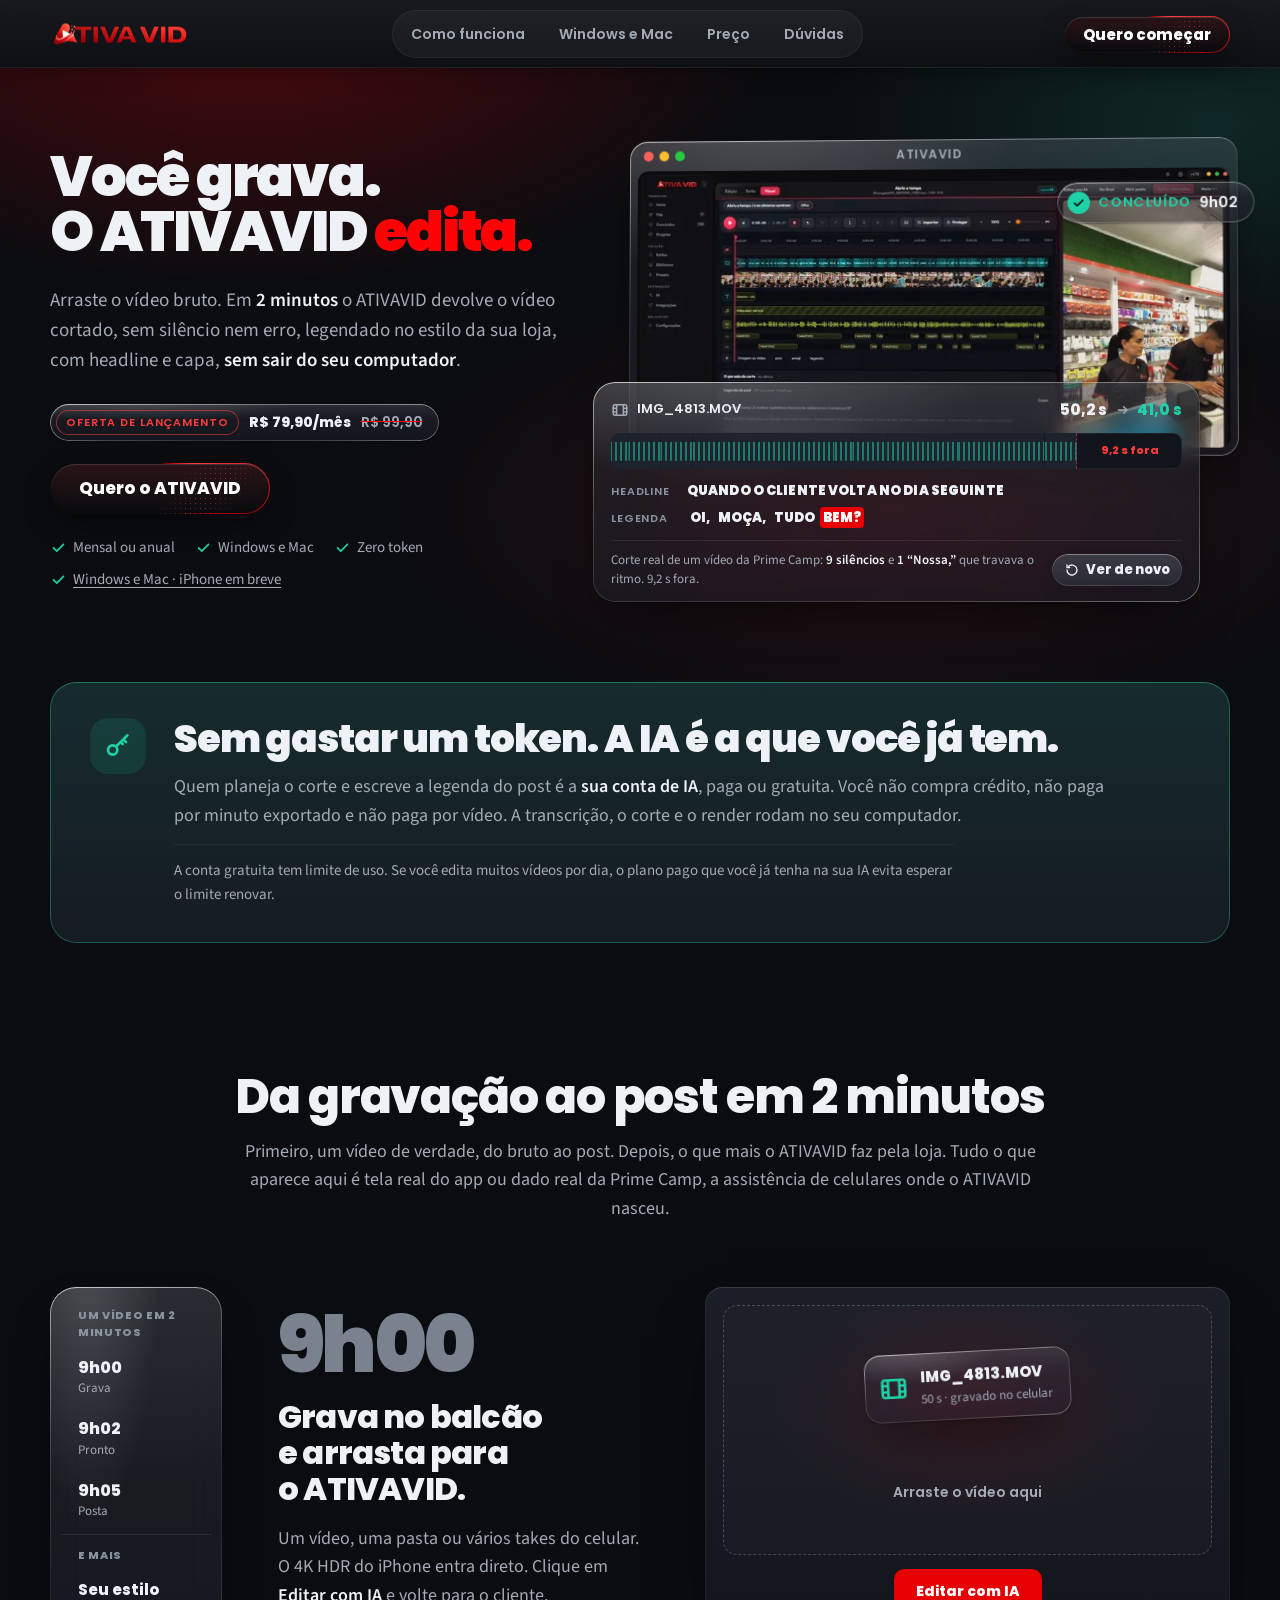
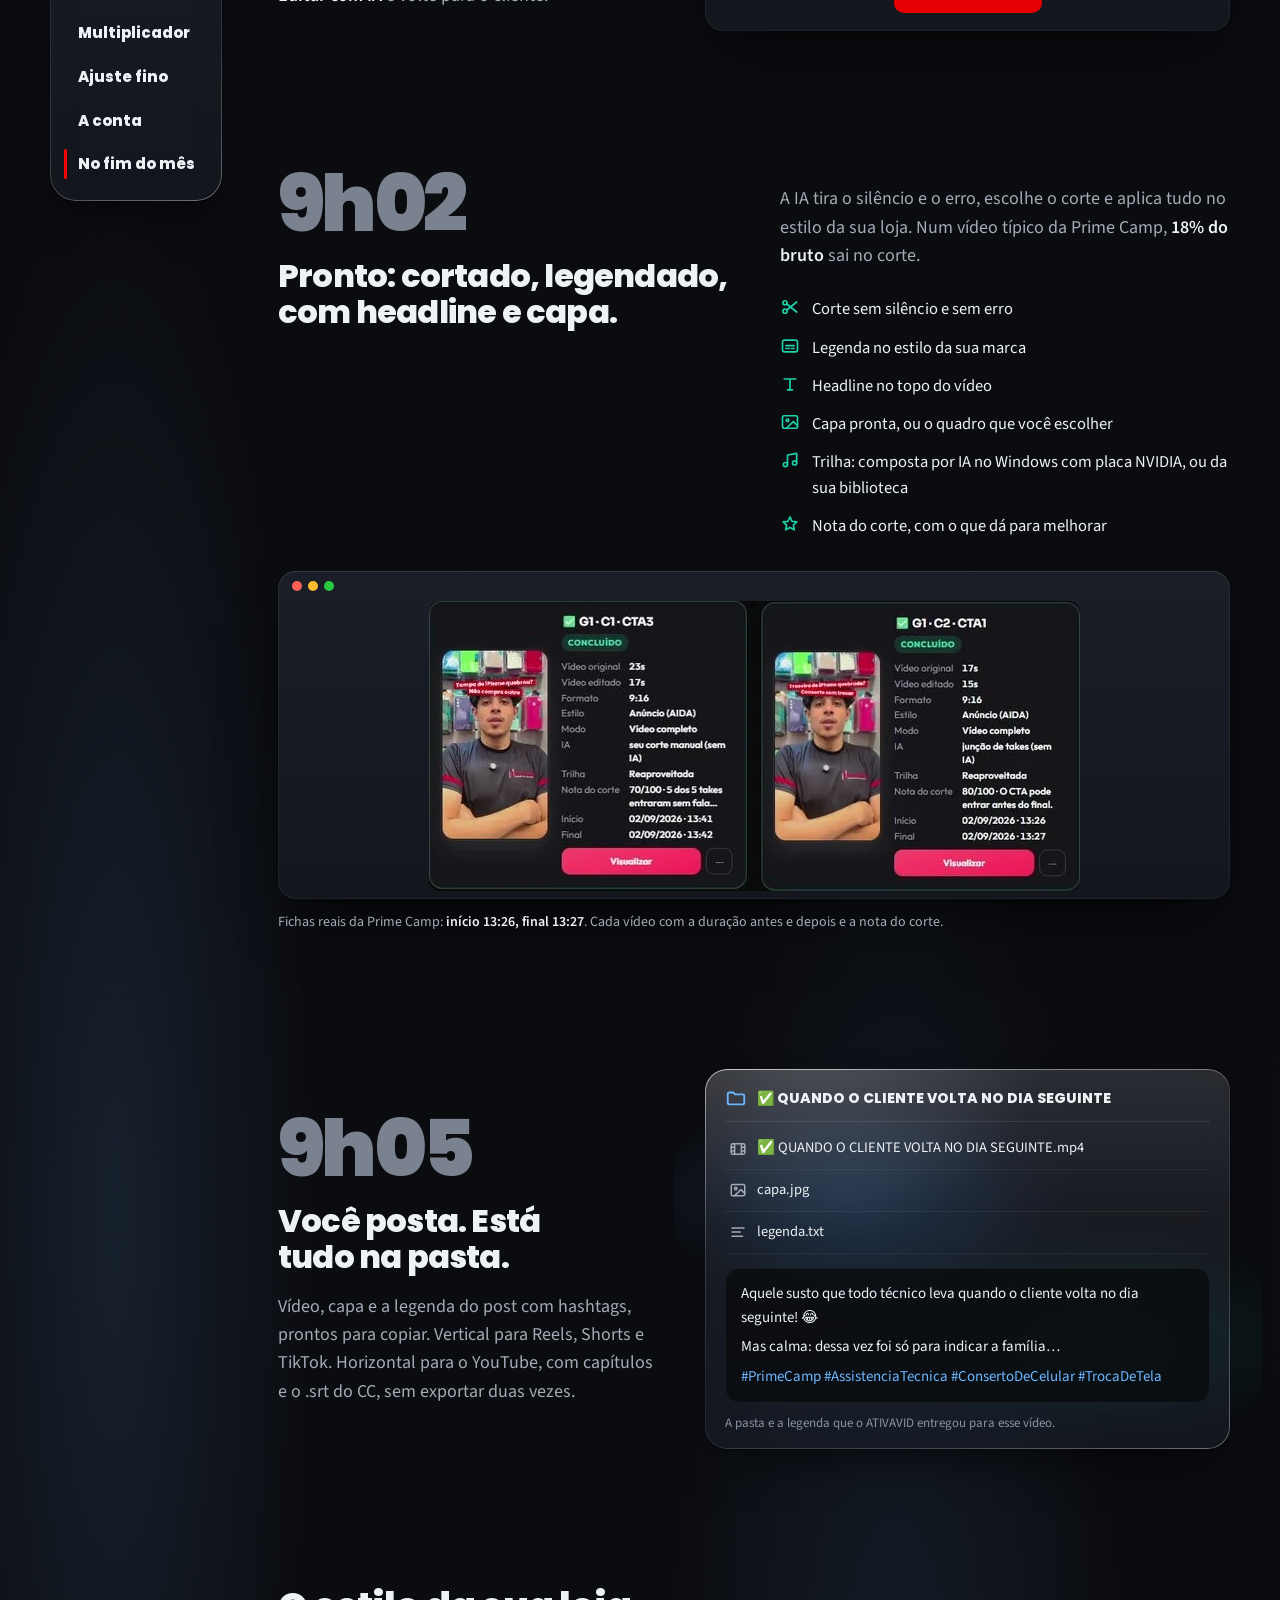
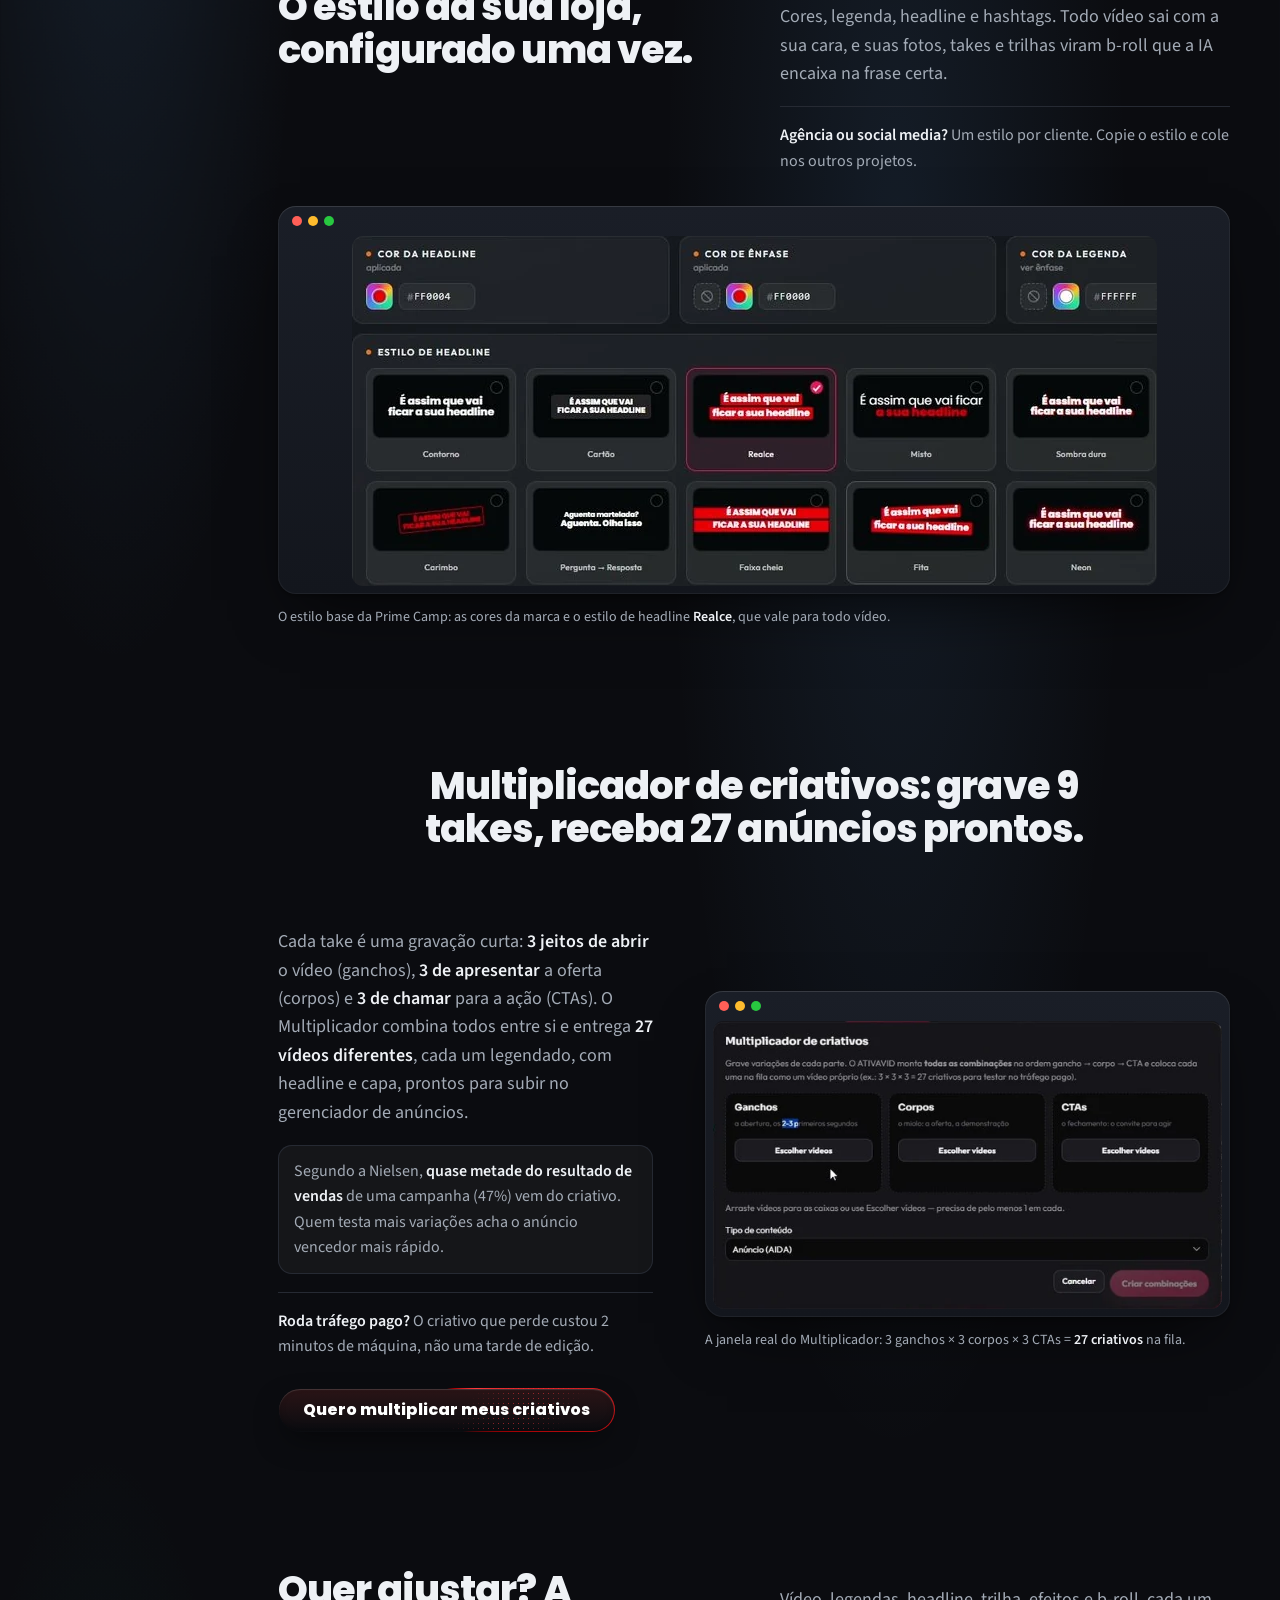
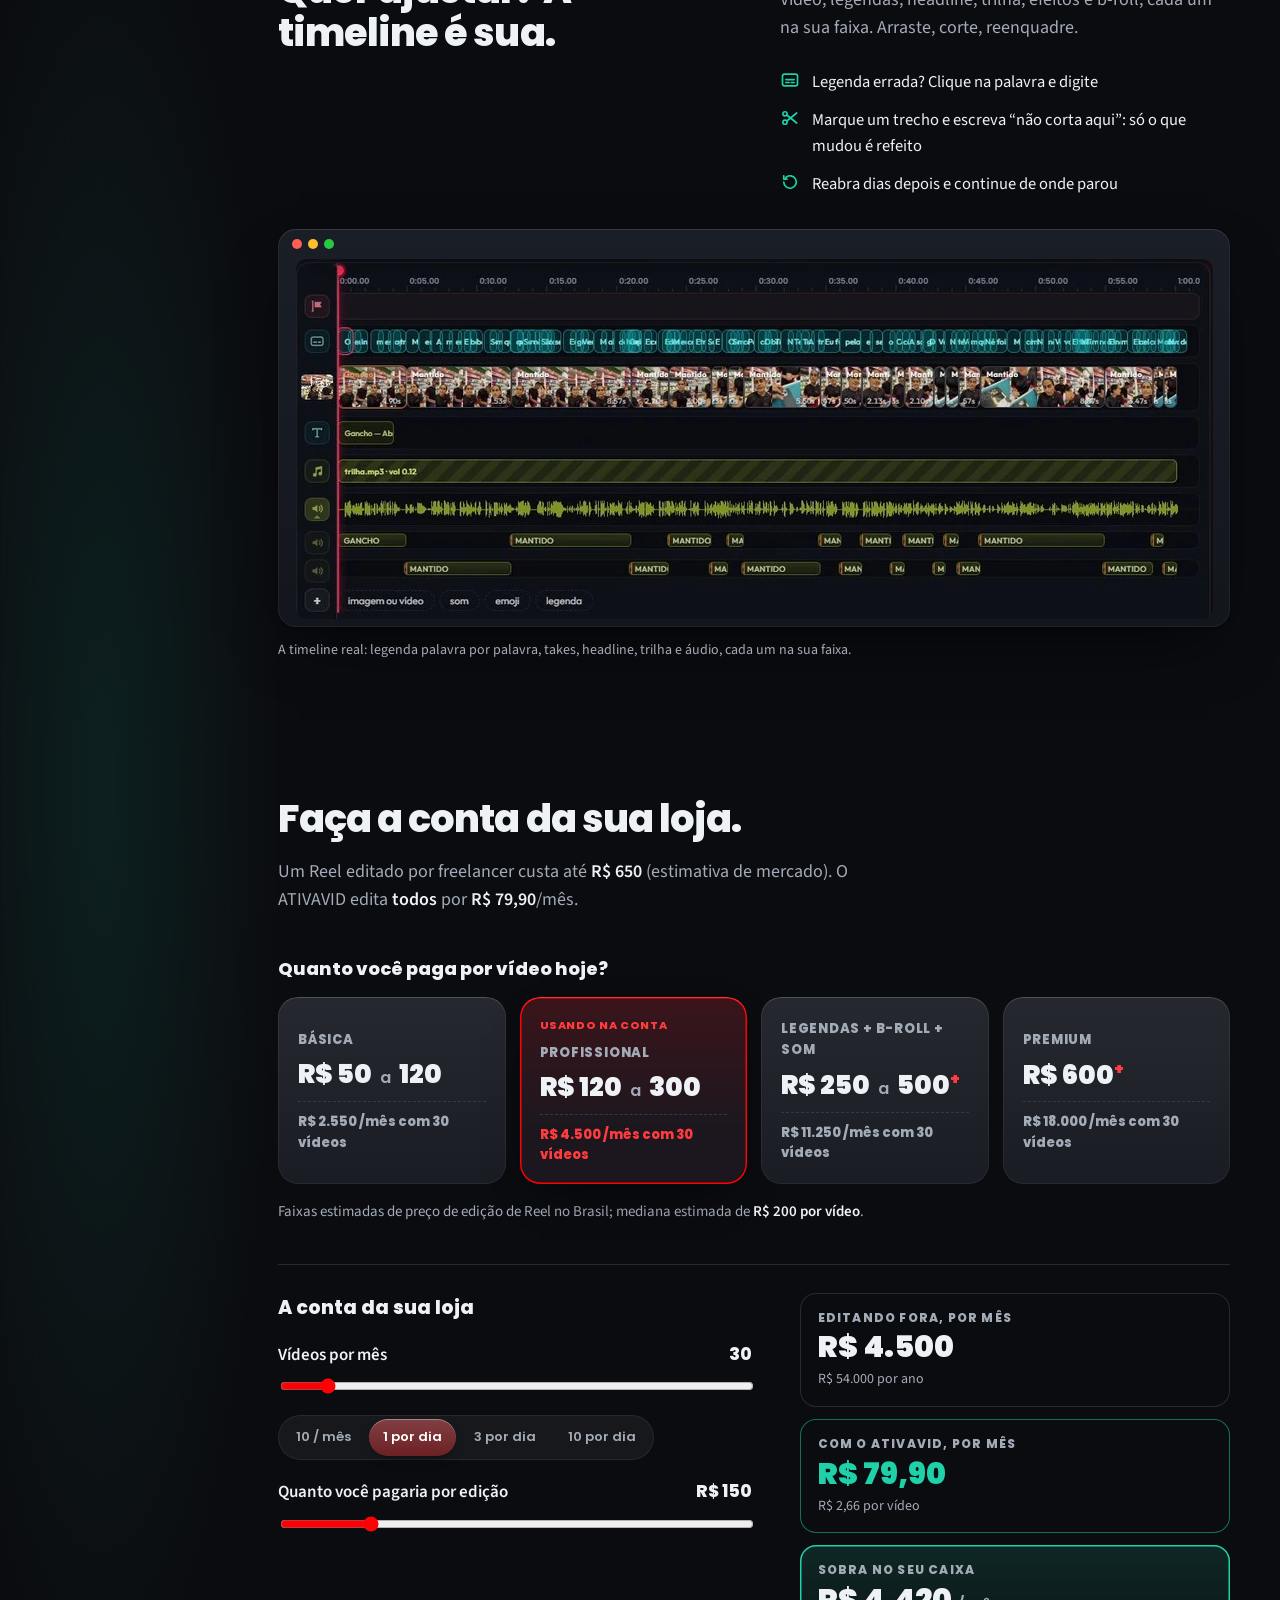
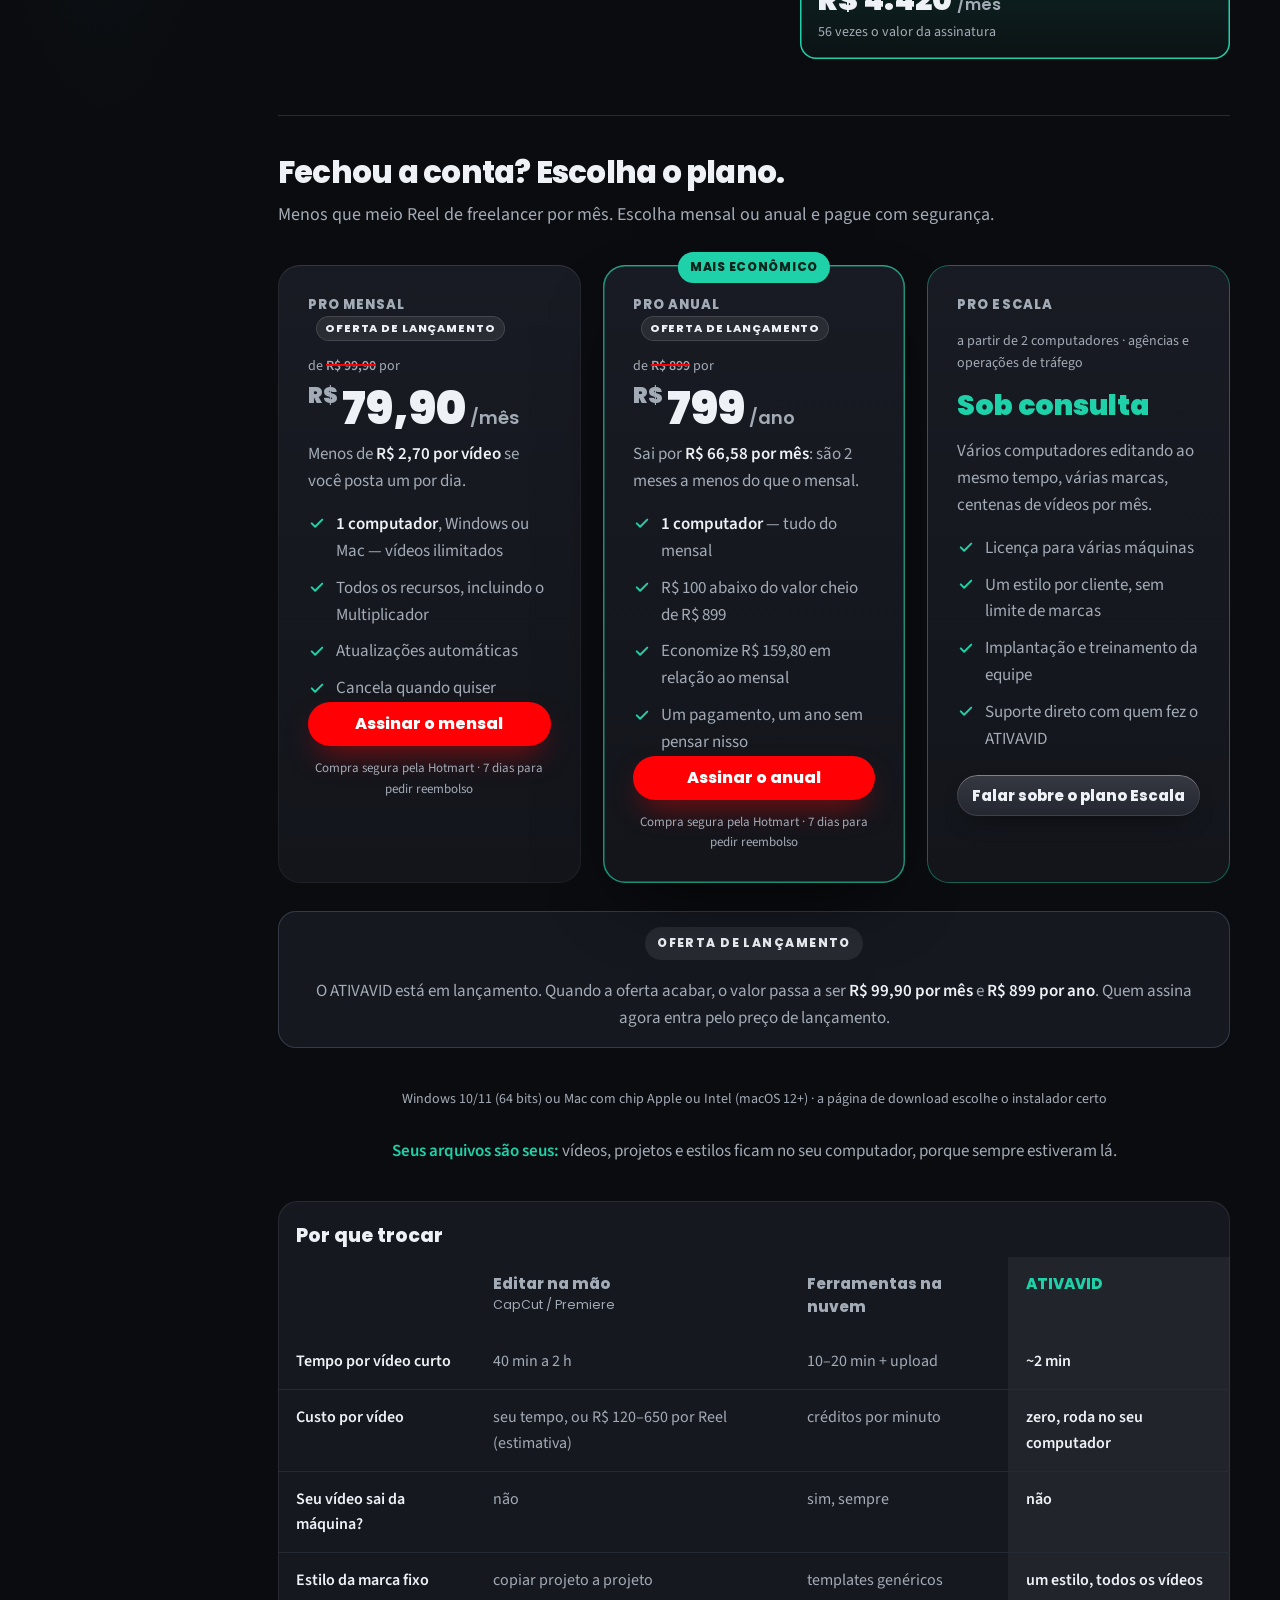
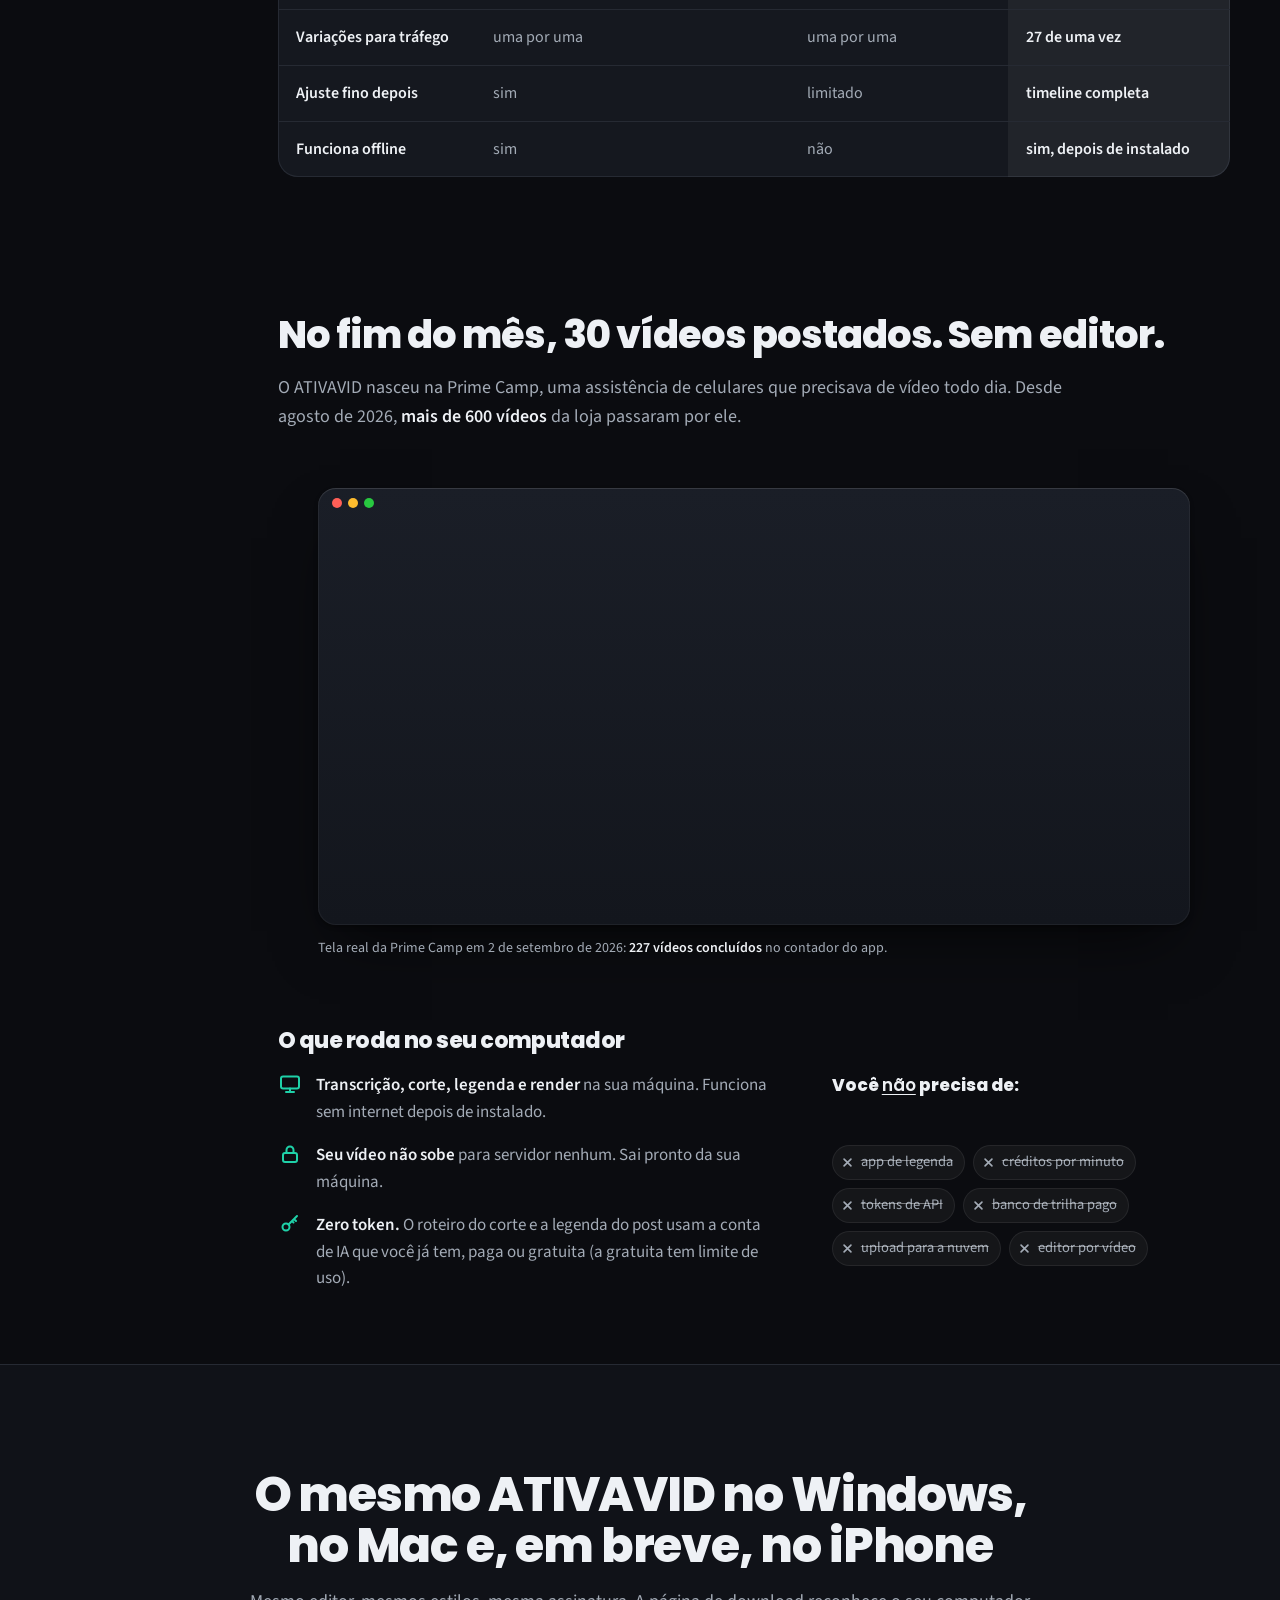
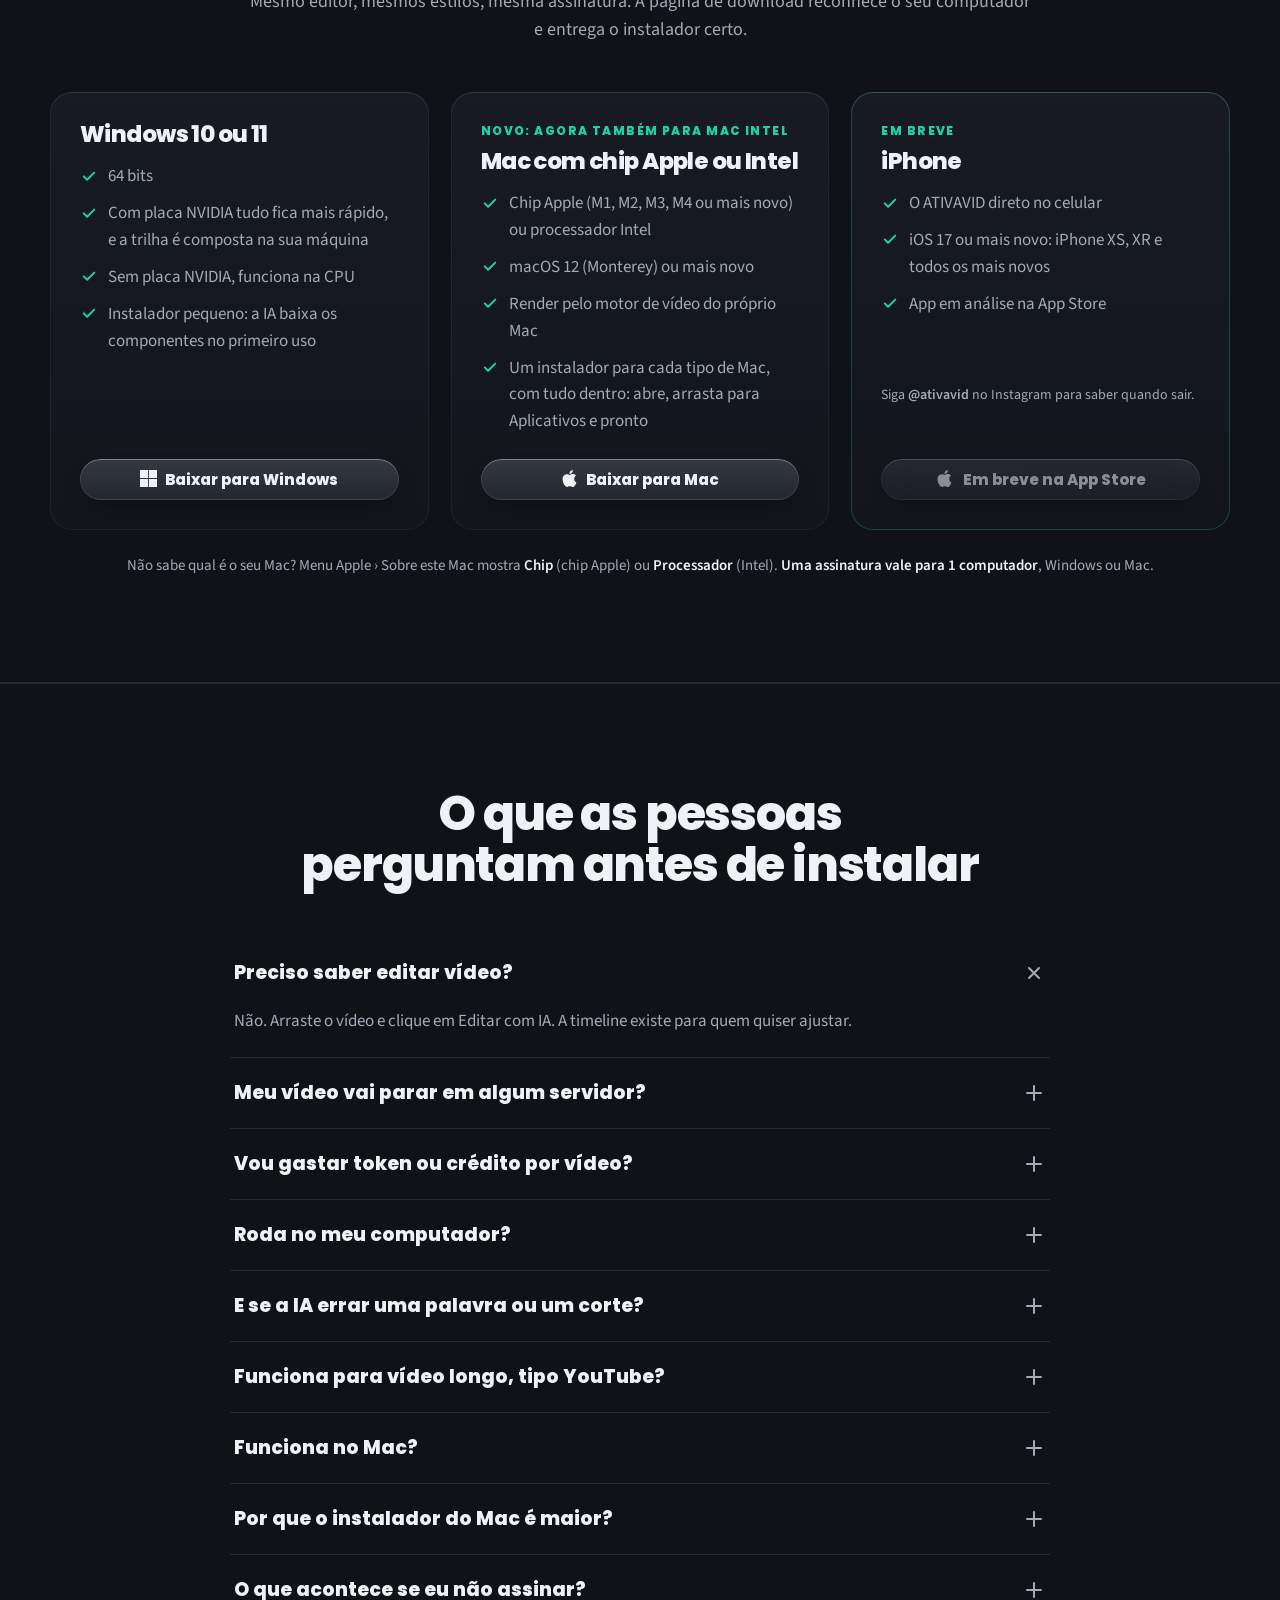
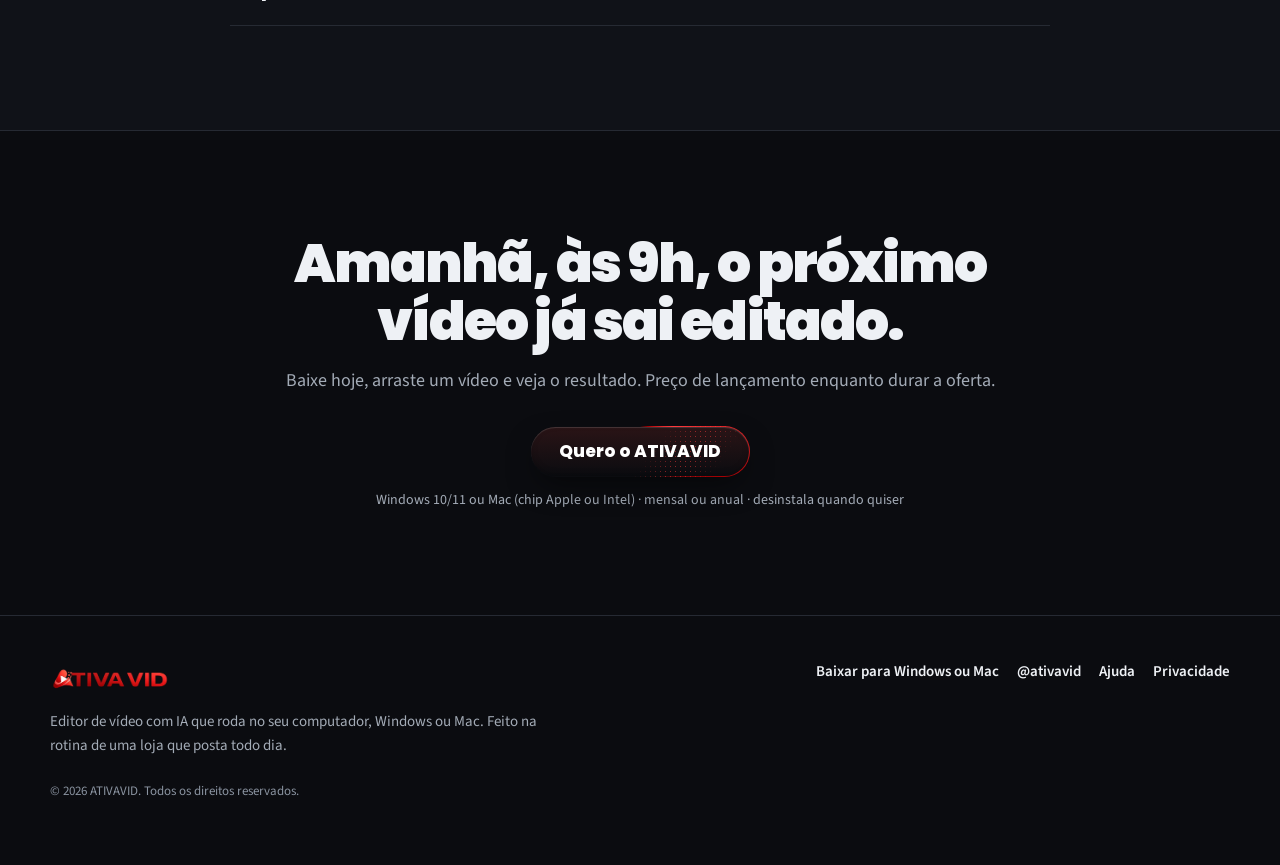
==== index.html @ 4e1b8b39 "Site: botões vermelhos dentro dos cards Mensal e Anual, com 'Compra segura pela Hotmart' e direito d" ====
<!doctype html>
<html lang="pt-BR">
<head>
  <meta charset="utf-8">
  <meta name="viewport" content="width=device-width, initial-scale=1">
  <title>ATIVAVID — Você grava. A IA edita. No seu Windows ou Mac.</title>
  <meta name="description" content="ATIVAVID é o editor de vídeo com IA que roda no seu computador, Windows ou Mac: transcreve, corta silêncios e erros, legenda no seu estilo, cria headline, capa e a legenda do post. Reels, Shorts e YouTube. Mensal ou anual.">
  <link rel="canonical" href="https://ativavid.com/">
  <meta name="robots" content="index, follow, max-image-preview:large">
  <meta name="theme-color" content="#0b0c10">
  <meta name="color-scheme" content="dark">
  <meta property="og:type" content="website">
  <meta property="og:url" content="https://ativavid.com/">
  <meta property="og:site_name" content="ATIVAVID">
  <meta property="og:locale" content="pt_BR">
  <meta property="og:title" content="ATIVAVID — Você grava. A IA edita. No seu Windows ou Mac.">
  <meta property="og:description" content="Editor de vídeo com IA que roda no seu Windows ou Mac. Do arquivo bruto ao vídeo pronto para postar, em minutos. Mensal ou anual.">
  <meta property="og:image" content="https://ativavid.com/assets/og.jpg">
  <meta property="og:image:width" content="1200">
  <meta property="og:image:height" content="630">
  <meta property="og:image:alt" content="ATIVAVID — editor de vídeo com IA para Windows e Mac">
  <meta name="twitter:card" content="summary_large_image">
  <meta name="twitter:title" content="ATIVAVID — Você grava. A IA edita. No seu Windows ou Mac.">
  <meta name="twitter:description" content="Editor de vídeo com IA que roda no seu Windows ou Mac. Do arquivo bruto ao vídeo pronto para postar, em minutos. Mensal ou anual.">
  <meta name="twitter:image" content="https://ativavid.com/assets/og.jpg">
  <link rel="icon" href="assets/icon-64.png" type="image/png" sizes="64x64">
  <link rel="apple-touch-icon" href="assets/apple-touch-icon.png">
  <!-- Para agentes de IA: o que o ATIVAVID é, em Markdown, e o catálogo ARD -->
  <link rel="alternate" type="text/markdown" href="/llms.txt" title="ATIVAVID para agentes de IA">
  <link rel="ai-catalog" href="/.well-known/ai-catalog.json">
  <link rel="ard" href="/.well-known/ard.json">
  <link rel="preload" as="font" type="font/woff2" href="assets/fonts/poppins-900.woff2" crossorigin>
  <link rel="preload" as="font" type="font/woff2" href="assets/fonts/source-sans-3.woff2" crossorigin>
  <link rel="preload" as="font" type="font/woff2" href="assets/fonts/poppins-800.woff2" crossorigin>
  <link rel="preload" as="image" href="assets/ui-editor-1600.webp" imagesrcset="assets/ui-editor-800.webp 800w, assets/ui-editor-1200.webp 1200w, assets/ui-editor-1600.webp 1600w" imagesizes="(max-width: 960px) calc(100vw - 40px), 600px" fetchpriority="high">
  <link rel="stylesheet" href="styles.css?v=20261006b">
  <script type="application/ld+json">
  {
    "@context": "https://schema.org",
    "@graph": [
      {
        "@type": "Organization",
        "@id": "https://ativavid.com/#organization",
        "name": "ATIVAVID",
        "url": "https://ativavid.com/",
        "logo": "https://ativavid.com/assets/icon-512.png",
        "areaServed": "BR",
        "sameAs": ["https://instagram.com/ativavid"],
        "parentOrganization": { "@type": "Organization", "name": "Prime Camp" }
      },
      {
        "@type": "WebSite",
        "@id": "https://ativavid.com/#website",
        "url": "https://ativavid.com/",
        "name": "ATIVAVID",
        "inLanguage": "pt-BR",
        "publisher": { "@id": "https://ativavid.com/#organization" }
      },
      {
        "@type": "SoftwareApplication",
        "@id": "https://ativavid.com/#app",
        "name": "ATIVAVID",
        "description": "Editor de vídeo com IA que roda no seu computador, Windows ou Mac: transcreve, corta silêncios e erros, legenda no seu estilo, cria headline, capa e a legenda do post. Reels, Shorts, TikTok e YouTube.",
        "applicationCategory": "MultimediaApplication",
        "applicationSubCategory": "Editor de vídeo com IA",
        "operatingSystem": "Windows 10, Windows 11 (64 bits), macOS 12 ou mais novo (chip Apple ou Intel)",
        "url": "https://ativavid.com/",
        "downloadUrl": "https://ativavid.com/",
        "image": "https://ativavid.com/assets/og.jpg",
        "screenshot": "https://ativavid.com/assets/ui-editor-1600.webp",
        "inLanguage": "pt-BR",
        "publisher": { "@id": "https://ativavid.com/#organization" },
        "featureList": [
          "Transcrição local, sem internet depois de instalado",
          "Corte automático de silêncios e erros",
          "Legenda no estilo da marca",
          "Headline e capa automáticas; trilha por IA no Windows com placa NVIDIA",
          "Legenda do post com hashtags",
          "Multiplicador: 3 ganchos × 3 corpos × 3 CTAs = 27 criativos",
          "Reels 9:16 e YouTube 16:9 com capítulos e .srt",
          "Timeline com camadas para ajuste fino"
        ],
        "offers": [
          { "@type": "Offer", "name": "ATIVAVID — assinatura mensal", "price": "79.90", "priceCurrency": "BRL", "availability": "https://schema.org/InStock", "url": "https://ativavid.com/" },
          { "@type": "Offer", "name": "Pro Mensal", "price": "79.90", "priceCurrency": "BRL", "availability": "https://schema.org/InStock", "url": "https://ativavid.com/#preco",
            "priceSpecification": { "@type": "UnitPriceSpecification", "price": "79.90", "priceCurrency": "BRL", "unitCode": "MON", "referenceQuantity": { "@type": "QuantitativeValue", "value": 1, "unitCode": "MON" } } },
          { "@type": "Offer", "name": "Pro Anual", "price": "799.00", "priceCurrency": "BRL", "availability": "https://schema.org/InStock", "url": "https://ativavid.com/#preco",
            "priceSpecification": { "@type": "UnitPriceSpecification", "price": "799.00", "priceCurrency": "BRL", "unitCode": "ANN", "referenceQuantity": { "@type": "QuantitativeValue", "value": 1, "unitCode": "ANN" } } }
        ]
      },
      {
        "@type": "FAQPage",
        "@id": "https://ativavid.com/#faq",
        "mainEntity": [
          { "@type": "Question", "name": "Preciso saber editar vídeo?", "acceptedAnswer": { "@type": "Answer", "text": "Não. Arraste o vídeo e clique em Editar com IA. A timeline existe para quem quiser ajustar." } },
          { "@type": "Question", "name": "Meu vídeo vai parar em algum servidor?", "acceptedAnswer": { "@type": "Answer", "text": "Não. Transcrição, corte e render acontecem no seu computador. Só o texto da transcrição vai para a IA que planeja o corte, e você escolhe qual IA." } },
          { "@type": "Question", "name": "Vou gastar token ou crédito por vídeo?", "acceptedAnswer": { "@type": "Answer", "text": "Não, nenhum. O roteiro do corte e a legenda do post usam a conta de IA que você já tem, paga ou gratuita. A conta gratuita tem limite de uso: se você edita muitos vídeos por dia, o plano pago que você já tenha na sua IA evita esperar. Transcrição, corte e render rodam no seu computador. Você paga o ATIVAVID e mais nada." } },
          { "@type": "Question", "name": "Roda no meu computador?", "acceptedAnswer": { "@type": "Answer", "text": "Roda em Windows 10 ou 11 (64 bits) e em Mac com chip Apple ou com processador Intel, com macOS 12 ou mais novo. No Windows, placa NVIDIA deixa tudo mais rápido; sem ela, funciona na CPU. O app faz o diagnóstico da máquina e diz o que esperar." } },
          { "@type": "Question", "name": "E se a IA errar uma palavra ou um corte?", "acceptedAnswer": { "@type": "Answer", "text": "Clique na legenda e corrija. Marque o trecho e escreva \"não corta aqui\". Só o que mudou é refeito." } },
          { "@type": "Question", "name": "Funciona para vídeo longo, tipo YouTube?", "acceptedAnswer": { "@type": "Answer", "text": "Sim. Horizontal sai com selo, capítulos, legenda e o .srt do CC. Vertical sai pronto para Reels, Shorts e TikTok." } },
          { "@type": "Question", "name": "Funciona no Mac?", "acceptedAnswer": { "@type": "Answer", "text": "Sim, nos dois tipos de Mac: com chip Apple (M1, M2, M3, M4 ou mais novo) e com processador Intel, sempre com macOS 12 ou mais novo. Cada um tem o seu instalador, e a página de download reconhece o seu Mac e entrega o certo. Para conferir o seu, abra o menu Apple › Sobre este Mac: aparece Chip (chip Apple) ou Processador (Intel)." } },
          { "@type": "Question", "name": "Por que o instalador do Mac é maior?", "acceptedAnswer": { "@type": "Answer", "text": "O do Mac é maior porque já leva tudo dentro: abre, arrasta para Aplicativos e pronto. O do Windows é pequeno e baixa os componentes da IA no primeiro uso." } },
          { "@type": "Question", "name": "O que acontece se eu não assinar?", "acceptedAnswer": { "@type": "Answer", "text": "O app mostra os planos. Se não assinar, para de editar, mas seus vídeos e projetos continuam nas suas pastas. Assinou, volta na hora." } }
        ]
      }
    ]
  }
  </script>
</head>
<body>
  <!-- A refração do Liquid Glass (só no Chromium; o main.js liga a classe
       .refrata). O mapa dobra a luz na borda como uma lente grossa. -->
  <svg class="sr-svg" aria-hidden="true" focusable="false" width="0" height="0">
    <filter id="vidro-refracao" x="0" y="0" width="1" height="1" filterUnits="objectBoundingBox" primitiveUnits="objectBoundingBox" color-interpolation-filters="sRGB">
      <feImage href="assets/vidro-mapa.png" x="0" y="0" width="1" height="1" preserveAspectRatio="none" result="mapa"/>
      <feDisplacementMap in="SourceGraphic" in2="mapa" scale="0.06" xChannelSelector="R" yChannelSelector="G"/>
    </filter>
    <symbol id="i-check" viewBox="0 0 24 24"><path d="M5 12.5l4.5 4.5L19 7.5"/></symbol>
    <symbol id="i-x" viewBox="0 0 24 24"><path d="M6.5 6.5l11 11M17.5 6.5l-11 11"/></symbol>
    <symbol id="i-plus" viewBox="0 0 24 24"><path d="M12 5v14M5 12h14"/></symbol>
    <symbol id="i-pasta" viewBox="0 0 24 24"><path d="M3 7.5A1.5 1.5 0 0 1 4.5 6H9l2 2h8.5A1.5 1.5 0 0 1 21 9.5v8a1.5 1.5 0 0 1-1.5 1.5h-15A1.5 1.5 0 0 1 3 17.5z"/></symbol>
    <symbol id="i-filme" viewBox="0 0 24 24"><rect x="3" y="5" width="18" height="14" rx="2"/><path d="M7.5 5v14M16.5 5v14M3 9.5h4.5M3 14.5h4.5M16.5 9.5H21M16.5 14.5H21"/></symbol>
    <symbol id="i-imagem" viewBox="0 0 24 24"><rect x="3" y="4.5" width="18" height="15" rx="2"/><circle cx="9" cy="10" r="1.6"/><path d="M21 16.5l-5-5-8.5 8"/></symbol>
    <symbol id="i-texto" viewBox="0 0 24 24"><path d="M4 6.5h16M4 12h11M4 17.5h14"/></symbol>
    <symbol id="i-tesoura" viewBox="0 0 24 24"><circle cx="6" cy="7" r="2.5"/><circle cx="6" cy="17" r="2.5"/><path d="M8.2 8.4L20 18M8.2 15.6L20 6"/></symbol>
    <symbol id="i-legenda" viewBox="0 0 24 24"><rect x="3" y="5" width="18" height="14" rx="2.5"/><path d="M7 15h4M13.5 15H17M7 11.5h10"/></symbol>
    <symbol id="i-titulo" viewBox="0 0 24 24"><path d="M5 6h14M12 6v13M9 19h6"/></symbol>
    <symbol id="i-musica" viewBox="0 0 24 24"><path d="M9 17.5V6l11-2v11.5"/><circle cx="6.5" cy="17.5" r="2.5"/><circle cx="17.5" cy="15.5" r="2.5"/></symbol>
    <symbol id="i-nota" viewBox="0 0 24 24"><path d="M12 3.5l2.5 5.3 5.8.6-4.3 3.9 1.2 5.7L12 16.1 6.8 19l1.2-5.7-4.3-3.9 5.8-.6z"/></symbol>
    <symbol id="i-pc" viewBox="0 0 24 24"><rect x="3" y="4.5" width="18" height="12" rx="2"/><path d="M8 20h8M12 16.5V20"/></symbol>
    <symbol id="i-cadeado" viewBox="0 0 24 24"><rect x="5" y="11" width="14" height="9" rx="2"/><path d="M8.5 11V8a3.5 3.5 0 0 1 7 0v3"/></symbol>
    <symbol id="i-chave" viewBox="0 0 24 24"><circle cx="8" cy="15" r="3.5"/><path d="M10.5 12.5L19 4M16 7l2 2M14 9l1.5 1.5"/></symbol>
    <symbol id="i-repetir" viewBox="0 0 24 24"><path d="M4.5 12a7.5 7.5 0 1 0 2.2-5.3"/><path d="M4.5 4.5v4h4"/></symbol>
    <symbol id="i-seta" viewBox="0 0 24 24"><path d="M5 12h13M13 7l5 5-5 5"/></symbol>
  </svg>

<a class="skip" href="#conteudo">Ir para o conteúdo</a>

<header class="nav vidro-barra" id="topo">
  <div class="wrap nav-in">
    <a class="brand" href="#topo" aria-label="ATIVAVID — voltar ao topo">
      <img src="assets/logo-280.webp" alt="ATIVAVID" width="140" height="44" decoding="async">
    </a>
    <nav class="nav-links" aria-label="Seções">
      <a href="#dia">Como funciona</a>
      <a href="#plataformas">Windows e Mac</a>
      <a href="#preco">Preço</a>
      <a href="#faq">Dúvidas</a>
    </nav>
    <button type="button" class="btn btn-primary alc-shiny btn-sm" data-ativa-form="ativavid-864e5e" data-cta="nav"><span class="alc-dots" aria-hidden="true"></span><span class="alc-btn-content">Quero começar</span></button>
  </div>
</header>

<main id="conteudo">

  <!-- ================= HERÓI: 9h → 9h05 ================= -->
  <section class="heroi" aria-labelledby="heroiTit">
    <div class="wrap heroi-in">
      <div class="heroi-txt">
        <h1 id="heroiTit">Você grava.<br>O ATIVAVID <em>edita.</em></h1>
        <p class="lead">
          Arraste o vídeo bruto. Em <strong>2 minutos</strong> o ATIVAVID devolve o vídeo cortado,
          sem silêncio nem erro, legendado no estilo da sua loja, com headline e capa,
          <strong>sem sair do seu computador</strong>.
        </p>
        <button type="button" class="pilula vidro" data-ativa-form="ativavid-864e5e" data-cta="hero-oferta"><b>Oferta de lançamento</b> R$ 79,90/mês <s>R$ 99,90</s></button>
        <div class="cta-linha">
          <button type="button" class="btn btn-primary alc-shiny btn-lg" data-ativa-form="ativavid-864e5e" data-cta="hero"><span class="alc-dots" aria-hidden="true"></span><span class="alc-btn-content">Quero o ATIVAVID</span></button>
        </div>
        <ul class="micro" aria-label="Condições do teste">
          <li><svg class="ico" aria-hidden="true"><use href="#i-check"/></svg>Mensal ou anual</li>
          <li><svg class="ico" aria-hidden="true"><use href="#i-check"/></svg>Windows e Mac</li>
          <li><svg class="ico" aria-hidden="true"><use href="#i-check"/></svg>Zero token</li>
          <li><svg class="ico" aria-hidden="true"><use href="#i-check"/></svg><a href="#plataformas">Windows e Mac · iPhone em breve</a></li>
        </ul>
      </div>

      <figure class="heroi-visual">
        <div class="janela vidro">
          <div class="janela-barra" aria-hidden="true"><span></span><span></span><span></span><b>ATIVAVID</b></div>
          <img src="assets/ui-editor-1600.webp" srcset="assets/ui-editor-800.webp 800w, assets/ui-editor-1200.webp 1200w, assets/ui-editor-1600.webp 1600w" sizes="(max-width: 960px) calc(100vw - 40px), 600px" alt="Editor do ATIVAVID com o vídeo na timeline em camadas" width="1600" height="745" fetchpriority="high">
          <p class="aviso vidro refrata-alvo" data-aviso><svg class="ico" aria-hidden="true"><use href="#i-check"/></svg><b>Concluído</b> <span>9h02</span></p>
        </div>

        <div class="corte vidro refrata-alvo" data-corte>
          <div class="corte-cab">
            <p class="corte-arq"><svg class="ico" aria-hidden="true"><use href="#i-filme"/></svg>IMG_4813.MOV</p>
            <p class="corte-dur"><span data-corte-dur>50,2 s</span><span class="corte-depois" data-corte-depois><svg class="ico" aria-hidden="true"><use href="#i-seta"/></svg>41,0 s</span></p>
          </div>
          <!-- Os 10 cortes de verdade deste vídeo (corte_relatorio.json):
               --a = início em segundos, --d = duração. 50,22 s no total. -->
          <div class="trilha" data-trilha role="img" aria-label="Trilha do vídeo: 50,2 segundos de bruto, 10 trechos cortados (9 de silêncio e 1 de ritmo), 41,0 segundos depois do corte.">
            <span class="tc" style="--a:0;--d:4.34"></span>
            <span class="tc" style="--a:5.89;--d:0.46"></span>
            <span class="tc" style="--a:9.14;--d:0.70"></span>
            <span class="tc" style="--a:12.69;--d:0.41"></span>
            <span class="tc" style="--a:25.56;--d:0.64"></span>
            <span class="tc" style="--a:27.80;--d:0.27"></span>
            <span class="tc" style="--a:31.12;--d:0.28"></span>
            <span class="tc" style="--a:37.62;--d:0.45"></span>
            <span class="tc tc-ritmo" style="--a:45.66;--d:0.66"></span>
            <span class="tc" style="--a:49.19;--d:1.03"></span>
          </div>
          <div class="corte-saida">
            <p class="corte-head"><span class="corte-rot">Headline</span><b>QUANDO O CLIENTE VOLTA NO DIA SEGUINTE</b></p>
            <p class="corte-leg"><span class="corte-rot">Legenda</span><span class="leg"><span>OI,</span> <span>MOÇA,</span> <span>TUDO</span> <span>BEM?</span></span></p>
          </div>
          <div class="corte-pe">
            <p class="corte-nota">Corte real de um vídeo da Prime Camp: <b>9 silêncios</b> e <b>1 “Nossa,”</b> que travava o ritmo. 9,2 s fora.</p>
            <button type="button" class="btn-vidro btn-mini" data-corte-repetir hidden><svg class="ico" aria-hidden="true"><use href="#i-repetir"/></svg>Ver de novo</button>
          </div>
        </div>
      </figure>
    </div>
  </section>

  <!-- ================= ZERO TOKEN ================= -->
  <section class="zero" aria-labelledby="zeroTit">
    <div class="wrap zero-in">
      <svg class="zero-ico" aria-hidden="true"><use href="#i-chave"/></svg>
      <div class="zero-txt">
        <h2 id="zeroTit">Sem gastar um token. A IA é a que você já tem.</h2>
        <p>Quem planeja o corte e escreve a legenda do post é a <b>sua conta de IA</b>, paga ou gratuita. Você não compra crédito, não paga por minuto exportado e não paga por vídeo. A transcrição, o corte e o render rodam no seu computador.</p>
        <p class="zero-ressalva">A conta gratuita tem limite de uso. Se você edita muitos vídeos por dia, o plano pago que você já tenha na sua IA evita esperar o limite renovar.</p>
      </div>
    </div>
  </section>

  <!-- ================= O DIA NA LOJA ================= -->
  <section class="dia" id="dia" aria-labelledby="diaTit">
    <div class="wrap">
      <h2 id="diaTit" class="dia-tit">Da gravação ao post em 2 minutos</h2>
      <p class="dia-sub">Primeiro, um vídeo de verdade, do bruto ao post. Depois, o que mais o ATIVAVID faz pela loja. Tudo o que aparece aqui é tela real do app ou dado real da Prime Camp, a assistência de celulares onde o ATIVAVID nasceu.</p>
    </div>

    <div class="wrap dia-in">
      <nav class="regua vidro" aria-label="Horários do dia" data-regua>
        <p class="regua-grupo">Um vídeo em 2 minutos</p>
        <ol>
          <li><a href="#m-0900"><b>9h00</b><span>Grava</span></a></li>
          <li><a href="#m-0902"><b>9h02</b><span>Pronto</span></a></li>
          <li><a href="#m-0905"><b>9h05</b><span>Posta</span></a></li>
        </ol>
        <p class="regua-grupo">E mais</p>
        <ol>
          <li><a href="#m-1100"><b>Seu estilo</b></a></li>
          <li><a href="#m-1200"><b>Multiplicador</b></a></li>
          <li><a href="#m-1500"><b>Ajuste fino</b></a></li>
          <li><a href="#m-1800"><b>A conta</b></a></li>
          <li><a href="#m-dia30"><b>No fim do mês</b></a></li>
        </ol>
        <span class="regua-agora" aria-hidden="true"></span>
      </nav>

      <div class="momentos">

        <article class="momento" id="m-0900" data-rotulo="9h00 · Grava">
          <div class="momento-txt">
            <h3><span class="hora">9h00</span> Grava no balcão e arrasta para o ATIVAVID.</h3>
            <p>Um vídeo, uma pasta ou vários takes do celular. O 4K HDR do iPhone entra direto. Clique em <b>Editar com IA</b> e volte para o cliente.</p>
          </div>
          <div class="momento-media">
            <div class="soltar" aria-hidden="true">
              <div class="soltar-area">
                <p class="arquivo vidro"><svg class="ico"><use href="#i-filme"/></svg><span><b>IMG_4813.MOV</b><i>50 s · gravado no celular</i></span></p>
                <p class="soltar-dica">Arraste o vídeo aqui</p>
              </div>
              <p class="soltar-botao">Editar com IA</p>
            </div>
          </div>
        </article>

        <article class="momento momento-prova" id="m-0902" data-rotulo="9h02 · Pronto">
          <div class="momento-txt">
            <h3><span class="hora">9h02</span> Pronto: cortado, legendado, com headline e capa.</h3>
            <p>A IA tira o silêncio e o erro, escolhe o corte e aplica tudo no estilo da sua loja. Num vídeo típico da Prime Camp, <b>18% do bruto</b> sai no corte.</p>
            <ul class="saidas">
              <li><svg class="ico" aria-hidden="true"><use href="#i-tesoura"/></svg>Corte sem silêncio e sem erro</li>
              <li><svg class="ico" aria-hidden="true"><use href="#i-legenda"/></svg>Legenda no estilo da sua marca</li>
              <li><svg class="ico" aria-hidden="true"><use href="#i-titulo"/></svg>Headline no topo do vídeo</li>
              <li><svg class="ico" aria-hidden="true"><use href="#i-imagem"/></svg>Capa pronta, ou o quadro que você escolher</li>
              <li><svg class="ico" aria-hidden="true"><use href="#i-musica"/></svg>Trilha: composta por IA no Windows com placa NVIDIA, ou da sua biblioteca</li>
              <li><svg class="ico" aria-hidden="true"><use href="#i-nota"/></svg>Nota do corte, com o que dá para melhorar</li>
            </ul>
          </div>
          <figure class="momento-media">
            <div class="janela janela-solida janela-detalhe">
              <div class="janela-barra" aria-hidden="true"><span></span><span></span><span></span></div>
              <img src="assets/det-0902-fichas.webp" style="--w:651" alt="Duas fichas reais da tela Concluídos: vídeo original de 23 s e 17 s, editado em 17 s e 15 s, com a nota do corte" loading="lazy" decoding="async" width="651" height="290">
            </div>
            <figcaption>Fichas reais da Prime Camp: <b>início 13:26, final 13:27</b>. Cada vídeo com a duração antes e depois e a nota do corte.</figcaption>
          </figure>
        </article>

        <article class="momento" id="m-0905" data-rotulo="9h05 · Posta">
          <div class="momento-txt">
            <h3><span class="hora">9h05</span> Você posta. Está tudo na pasta.</h3>
            <p>Vídeo, capa e a legenda do post com hashtags, prontos para copiar. Vertical para Reels, Shorts e TikTok. Horizontal para o YouTube, com capítulos e o .srt do CC, sem exportar duas vezes.</p>
          </div>
          <div class="momento-media">
            <div class="pasta vidro">
              <p class="pasta-tit"><svg class="ico" aria-hidden="true"><use href="#i-pasta"/></svg>✅ QUANDO O CLIENTE VOLTA NO DIA SEGUINTE</p>
              <ul class="pasta-lista">
                <li><svg class="ico" aria-hidden="true"><use href="#i-filme"/></svg>✅ QUANDO O CLIENTE VOLTA NO DIA SEGUINTE.mp4</li>
                <li><svg class="ico" aria-hidden="true"><use href="#i-imagem"/></svg>capa.jpg</li>
                <li><svg class="ico" aria-hidden="true"><use href="#i-texto"/></svg>legenda.txt</li>
              </ul>
              <blockquote class="post">
                <p>Aquele susto que todo técnico leva quando o cliente volta no dia seguinte! 😂</p>
                <p>Mas calma: dessa vez foi só para indicar a família…</p>
                <p class="post-tags">#PrimeCamp #AssistenciaTecnica #ConsertoDeCelular #TrocaDeTela</p>
              </blockquote>
              <p class="pasta-nota">A pasta e a legenda que o ATIVAVID entregou para esse vídeo.</p>
            </div>
          </div>
        </article>

        <article class="momento momento-prova" id="m-1100" data-rotulo="Seu estilo">
          <div class="momento-txt">
            <h3>O estilo da sua loja, configurado uma vez.</h3>
            <p>Cores, legenda, headline e hashtags. Todo vídeo sai com a sua cara, e suas fotos, takes e trilhas viram b-roll que a IA encaixa na frase certa.</p>
            <p class="para-quem"><b>Agência ou social media?</b> Um estilo por cliente. Copie o estilo e cole nos outros projetos.</p>
          </div>
          <figure class="momento-media">
            <div class="janela janela-solida janela-detalhe">
              <div class="janela-barra" aria-hidden="true"><span></span><span></span><span></span></div>
              <img src="assets/det-1100-estilo.webp" style="--w:805" alt="Tela de Estilos da Prime Camp: cor da headline #FF0004, cor de ênfase, cor da legenda e os estilos de headline Contorno, Cartão, Realce, Misto e Sombra dura" loading="lazy" decoding="async" width="805" height="350">
            </div>
            <figcaption>O estilo base da Prime Camp: as cores da marca e o estilo de headline <b>Realce</b>, que vale para todo vídeo.</figcaption>
          </figure>
        </article>

        <article class="momento momento-titulo" id="m-1200" data-rotulo="Multiplicador · 27 criativos">
          <h3>Multiplicador de criativos: grave 9 takes, receba <span class="nb">27 anúncios</span> prontos.</h3>
          <div class="momento-txt">
            <p>Cada take é uma gravação curta: <b>3 jeitos de abrir</b> o vídeo (ganchos), <b>3 de apresentar</b> a oferta (corpos) e <b>3 de chamar</b> para a ação (CTAs). O Multiplicador combina todos entre si e entrega <b>27 vídeos diferentes</b>, cada um legendado, com headline e capa, prontos para subir no gerenciador de anúncios.</p>
            <p class="dado">Segundo a Nielsen, <b>quase metade do resultado de vendas</b> de uma campanha (47%) vem do criativo. Quem testa mais variações acha o anúncio vencedor mais rápido.</p>
            <p class="para-quem"><b>Roda tráfego pago?</b> O criativo que perde custou 2 minutos de máquina, não uma tarde de edição.</p>
            <button type="button" class="btn btn-primary alc-shiny" data-ativa-form="ativavid-864e5e" data-cta="multi"><span class="alc-dots" aria-hidden="true"></span><span class="alc-btn-content">Quero multiplicar meus criativos</span></button>
          </div>
          <figure class="momento-media">
            <div class="janela janela-solida janela-detalhe">
              <div class="janela-barra" aria-hidden="true"><span></span><span></span><span></span></div>
              <img src="assets/det-1200-multiplicador.webp" style="--w:633" alt="Janela Multiplicador de criativos: caixas de Ganchos, Corpos e CTAs e o botão Criar combinações" loading="lazy" decoding="async" width="633" height="358">
            </div>
            <figcaption>A janela real do Multiplicador: 3 ganchos × 3 corpos × 3 CTAs = <b>27 criativos</b> na fila.</figcaption>
          </figure>
        </article>

        <article class="momento momento-prova" id="m-1500" data-rotulo="Ajuste fino">
          <div class="momento-txt">
            <h3>Quer ajustar? A timeline é sua.</h3>
            <p>Vídeo, legendas, headline, trilha, efeitos e b-roll, cada um na sua faixa. Arraste, corte, reenquadre.</p>
            <ul class="saidas">
              <li><svg class="ico" aria-hidden="true"><use href="#i-legenda"/></svg>Legenda errada? Clique na palavra e digite</li>
              <li><svg class="ico" aria-hidden="true"><use href="#i-tesoura"/></svg>Marque um trecho e escreva “não corta aqui”: só o que mudou é refeito</li>
              <li><svg class="ico" aria-hidden="true"><use href="#i-repetir"/></svg>Reabra dias depois e continue de onde parou</li>
            </ul>
          </div>
          <figure class="momento-media">
            <div class="janela janela-solida janela-detalhe">
              <div class="janela-barra" aria-hidden="true"><span></span><span></span><span></span></div>
              <img src="assets/det-1500-timeline.webp" style="--w:917" alt="Timeline do editor: legendas palavra por palavra, os takes mantidos, a headline, a trilha e a onda do áudio, cada um na sua faixa" loading="lazy" decoding="async" width="917" height="360">
            </div>
            <figcaption>A timeline real: legenda palavra por palavra, takes, headline, trilha e áudio, cada um na sua faixa.</figcaption>
          </figure>
        </article>

        <article class="momento momento-largo" id="m-1800" data-rotulo="A conta">
          <div class="momento-txt">
            <h3>Faça a conta da sua loja.</h3>
            <p>Um Reel editado por freelancer custa até <b>R$&nbsp;650</b> (estimativa de mercado). O ATIVAVID edita <b>todos</b> por <b class="nb">R$&nbsp;79,90</b>/mês.</p>
          </div>

          <div class="conta">
            <p class="faixas-dica" id="faixasDica">Quanto você paga por vídeo hoje?</p>
            <div class="faixas" id="faixas" role="group" aria-labelledby="faixasDica">
              <button type="button" class="faixa" data-preco="85" data-min="50" data-max="120">
                <span class="faixa-nome">Básica</span>
                <span class="faixa-preco">R$ 50 <i>a</i> 120</span>
                <span class="faixa-total" data-total></span>
              </button>
              <button type="button" class="faixa on" data-preco="150" data-min="120" data-max="250">
                <span class="faixa-nome">Profissional</span>
                <span class="faixa-preco">R$ 120 <i>a</i> 300</span>
                <span class="faixa-total" data-total></span>
              </button>
              <button type="button" class="faixa" data-preco="375" data-min="250" data-max="600">
                <span class="faixa-nome">Legendas + B-roll + som</span>
                <span class="faixa-preco">R$ 250 <i>a</i> 500<sup>+</sup></span>
                <span class="faixa-total" data-total></span>
              </button>
              <button type="button" class="faixa" data-preco="600" data-min="600" data-max="100000">
                <span class="faixa-nome">Premium</span>
                <span class="faixa-preco">R$ 600<sup>+</sup></span>
                <span class="faixa-total" data-total></span>
              </button>
            </div>
            <p class="faixas-nota">Faixas estimadas de preço de edição de Reel no Brasil; mediana estimada de <b>R$ 200 por vídeo</b>.</p>

            <div class="calc" id="calc">
              <div class="calc-in">
                <p class="calc-title">A conta da sua loja</p>
                <label class="calc-field">
                  <span>Vídeos por mês <output id="calcVideosOut">30</output></span>
                  <input type="range" id="calcVideos" min="4" max="300" step="1" value="30" aria-label="Vídeos por mês">
                </label>
                <div class="calc-presets vidro-seg" role="group" aria-label="Atalhos de vídeos por mês">
                  <button type="button" data-v="10">10 / mês</button>
                  <button type="button" data-v="30" class="on">1 por dia</button>
                  <button type="button" data-v="90">3 por dia</button>
                  <button type="button" data-v="300">10 por dia</button>
                </div>
                <label class="calc-field">
                  <span>Quanto você pagaria por edição <output id="calcPrecoOut">R$ 150</output></span>
                  <input type="range" id="calcPreco" min="50" max="600" step="10" value="150" aria-label="Preço por edição">
                </label>
              </div>
              <div class="calc-out">
                <div class="calc-row">
                  <p class="calc-lab">Editando fora, por mês</p>
                  <p class="calc-num" id="calcFora">R$ 4.500</p>
                  <p class="calc-sub" id="calcForaAno">R$ 54.000 por ano</p>
                </div>
                <div class="calc-row calc-row-hl">
                  <p class="calc-lab">Com o ATIVAVID, por mês</p>
                  <p class="calc-num">R$ 79,90</p>
                  <p class="calc-sub" id="calcPorVideo">R$ 2,66 por vídeo</p>
                </div>
                <div class="calc-row calc-row-sobra">
                  <p class="calc-lab">Sobra no seu caixa</p>
                  <p class="calc-num" id="calcSobra">R$ 4.420 <span>/mês</span></p>
                  <p class="calc-sub" id="calcVezes">56 vezes o valor da assinatura</p>
                </div>
              </div>
            </div>

            <div class="planos" id="preco" aria-labelledby="precoTit">
              <h4 id="precoTit">Fechou a conta? Escolha o plano.</h4>
              <p class="planos-sub">Menos que meio Reel de freelancer por mês. Escolha mensal ou anual e pague com segurança.</p>
            <div class="plans">
              <div class="plan">
                <p class="plan-name">Pro Mensal <span class="tag-launch">Oferta de lançamento</span></p>
                <p class="price-de">de <s>R$ 99,90</s> por</p>
                <p class="price"><small>R$</small>79,90<span>/mês</span></p>
                <p class="plan-note">Menos de <b>R$ 2,70 por vídeo</b> se você posta um por dia.</p>
                <ul class="ticks">
                  <li><b>1 computador</b>, Windows ou Mac — vídeos ilimitados</li>
                  <li>Todos os recursos, incluindo o Multiplicador</li>
                  <li>Atualizações automáticas</li>
                  <li>Cancela quando quiser</li>
                </ul>
                <button type="button" class="btn btn-primary plan-cta plan-cta-forte" data-ativa-form="ativavid-864e5e" data-ativa-params="plano=mensal" data-cta="plano-mensal">Assinar o mensal</button>
                <p class="plan-seguro">Compra segura pela Hotmart · 7 dias para pedir reembolso</p>
              </div>
              <div class="plan plan-best">
                <p class="badge">Mais econômico</p>
                <p class="plan-name">Pro Anual <span class="tag-launch">Oferta de lançamento</span></p>
                <p class="price-de">de <s>R$ 899</s> por</p>
                <p class="price"><small>R$</small>799<span>/ano</span></p>
                <p class="plan-note">Sai por <b>R$ 66,58 por mês</b>: são 2 meses a menos do que o mensal.</p>
                <ul class="ticks">
                  <li><b>1 computador</b> — tudo do mensal</li>
                  <li>R$ 100 abaixo do valor cheio de R$ 899</li>
                  <li>Economize R$ 159,80 em relação ao mensal</li>
                  <li>Um pagamento, um ano sem pensar nisso</li>
                </ul>
                <button type="button" class="btn btn-primary plan-cta plan-cta-forte" data-ativa-form="ativavid-864e5e" data-ativa-params="plano=anual" data-cta="plano-anual">Assinar o anual</button>
                <p class="plan-seguro">Compra segura pela Hotmart · 7 dias para pedir reembolso</p>
              </div>
              <div class="plan plan-escala">
                <p class="plan-name">Pro Escala</p>
                <p class="price-de">a partir de 2 computadores · agências e operações de tráfego</p>
                <p class="price price-consulta">Sob consulta</p>
                <p class="plan-note">Vários computadores editando ao mesmo tempo, várias marcas, centenas de vídeos por mês.</p>
                <ul class="ticks">
                  <li>Licença para várias máquinas</li>
                  <li>Um estilo por cliente, sem limite de marcas</li>
                  <li>Implantação e treinamento da equipe</li>
                  <li>Suporte direto com quem fez o ATIVAVID</li>
                </ul>
                <button type="button" class="btn btn-vidro plan-cta" data-ativa-form="ativavid-864e5e" data-ativa-params="plano=escala" data-cta="escala">Falar sobre o plano Escala</button>
              </div>
            </div>
            <div class="launch">
              <p class="launch-tag">Oferta de lançamento</p>
              <p>O ATIVAVID está em lançamento. Quando a oferta acabar, o valor passa a ser <b>R$ 99,90 por mês</b> e <b>R$ 899 por ano</b>. Quem assina agora entra pelo preço de lançamento.</p>
            </div>
            <div class="cta-center">
              <p class="micro-line">Windows 10/11 (64 bits) ou Mac com chip Apple ou Intel (macOS 12+) · a página de download escolhe o instalador certo</p>
            </div>
            <p class="garantia"><b>Seus arquivos são seus:</b> vídeos, projetos e estilos ficam no seu computador, porque sempre estiveram lá.</p>
            </div>

            <div class="table-wrap">
              <table>
                <caption>Por que trocar</caption>
                <thead>
                  <tr><th scope="col"><span class="sr-only">Comparação</span></th><th scope="col">Editar na mão<small>CapCut / Premiere</small></th><th scope="col">Ferramentas na nuvem</th><th scope="col" class="hl">ATIVAVID</th></tr>
                </thead>
                <tbody>
                  <tr><th scope="row">Tempo por vídeo curto</th><td data-col="Editar na mão">40 min a 2 h</td><td data-col="Ferramentas na nuvem">10–20 min + upload</td><td class="hl" data-col="ATIVAVID">~2 min</td></tr>
                  <tr><th scope="row">Custo por vídeo</th><td data-col="Editar na mão">seu tempo, ou R$ 120–650 por Reel (estimativa)</td><td data-col="Ferramentas na nuvem">créditos por minuto</td><td class="hl" data-col="ATIVAVID">zero, roda no seu computador</td></tr>
                  <tr><th scope="row">Seu vídeo sai da máquina?</th><td data-col="Editar na mão">não</td><td data-col="Ferramentas na nuvem">sim, sempre</td><td class="hl" data-col="ATIVAVID">não</td></tr>
                  <tr><th scope="row">Estilo da marca fixo</th><td data-col="Editar na mão">copiar projeto a projeto</td><td data-col="Ferramentas na nuvem">templates genéricos</td><td class="hl" data-col="ATIVAVID">um estilo, todos os vídeos</td></tr>
                  <tr><th scope="row">Variações para tráfego</th><td data-col="Editar na mão">uma por uma</td><td data-col="Ferramentas na nuvem">uma por uma</td><td class="hl" data-col="ATIVAVID">27 de uma vez</td></tr>
                  <tr><th scope="row">Ajuste fino depois</th><td data-col="Editar na mão">sim</td><td data-col="Ferramentas na nuvem">limitado</td><td class="hl" data-col="ATIVAVID">timeline completa</td></tr>
                  <tr><th scope="row">Funciona offline</th><td data-col="Editar na mão">sim</td><td data-col="Ferramentas na nuvem">não</td><td class="hl" data-col="ATIVAVID">sim, depois de instalado</td></tr>
                </tbody>
              </table>
            </div>
          </div>
        </article>

        <article class="momento momento-largo momento-fim" id="m-dia30" data-rotulo="No fim do mês">
          <div class="momento-txt">
            <h3>No fim do mês, 30 vídeos postados. Sem editor.</h3>
            <p>O ATIVAVID nasceu na Prime Camp, uma assistência de celulares que precisava de vídeo todo dia. Desde agosto de 2026, <b>mais de 600 vídeos</b> da loja passaram por ele.</p>
          </div>
          <figure class="mes-prova">
            <div class="janela janela-solida">
              <div class="janela-barra" aria-hidden="true"><span></span><span></span><span></span></div>
              <img src="assets/ui-concluidos-1600.webp" srcset="assets/ui-concluidos-800.webp 800w, assets/ui-concluidos-1200.webp 1200w, assets/ui-concluidos-1600.webp 1600w" sizes="(max-width: 1100px) calc(100vw - 40px), 950px" alt="Tela Projetos do ATIVAVID na Prime Camp, com o contador 227 concluídos e as fichas de cada vídeo" loading="lazy" decoding="async" width="1600" height="745">
            </div>
            <figcaption>Tela real da Prime Camp em 2 de setembro de 2026: <b>227 vídeos concluídos</b> no contador do app.</figcaption>
          </figure>
          <div class="local">
            <h4>O que roda no seu computador</h4>
            <ul class="local-lista">
              <li><svg class="ico" aria-hidden="true"><use href="#i-pc"/></svg><span><b>Transcrição, corte, legenda e render</b> na sua máquina. Funciona sem internet depois de instalado.</span></li>
              <li><svg class="ico" aria-hidden="true"><use href="#i-cadeado"/></svg><span><b>Seu vídeo não sobe</b> para servidor nenhum. Sai pronto da sua máquina.</span></li>
              <li><svg class="ico" aria-hidden="true"><use href="#i-chave"/></svg><span><b>Zero token.</b> O roteiro do corte e a legenda do post usam a conta de IA que você já tem, paga ou gratuita (a gratuita tem limite de uso).</span></li>
            </ul>
            <p class="nao-titulo">Você <b>não</b> precisa de:</p>
            <ul class="nao-lista">
              <li><svg class="ico" aria-hidden="true"><use href="#i-x"/></svg>app de legenda</li>
              <li><svg class="ico" aria-hidden="true"><use href="#i-x"/></svg>créditos por minuto</li>
              <li><svg class="ico" aria-hidden="true"><use href="#i-x"/></svg>tokens de API</li>
              <li><svg class="ico" aria-hidden="true"><use href="#i-x"/></svg>banco de trilha pago</li>
              <li><svg class="ico" aria-hidden="true"><use href="#i-x"/></svg>upload para a nuvem</li>
              <li><svg class="ico" aria-hidden="true"><use href="#i-x"/></svg>editor por vídeo</li>
            </ul>
          </div>
        </article>

      </div>
    </div>
  </section>

  <!-- ================= WINDOWS E MAC ================= -->
  <section class="plataformas" id="plataformas" aria-labelledby="platTit">
    <div class="wrap">
      <div class="sec-head">
        <h2 id="platTit">O mesmo ATIVAVID no Windows, no Mac e, em breve, no iPhone</h2>
        <p class="sub">Mesmo editor, mesmos estilos, mesma assinatura. A página de download reconhece o seu computador e entrega o instalador certo.</p>
      </div>
      <div class="plat-grid tres">
        <article class="plat-card">
          <h3>Windows 10 ou 11</h3>
          <ul class="ticks">
            <li>64 bits</li>
            <li>Com placa NVIDIA tudo fica mais rápido, e a trilha é composta na sua máquina</li>
            <li>Sem placa NVIDIA, funciona na CPU</li>
            <li>Instalador pequeno: a IA baixa os componentes no primeiro uso</li>
          </ul>
          <button type="button" class="btn btn-vidro plat-btn" data-ativa-form="ativavid-864e5e" data-ativa-params="sistema=windows" data-cta="plat-windows"><svg class="ico-so" viewBox="0 0 24 24" aria-hidden="true"><path d="M0 0h11.377v11.372H0zm12.623 0H24v11.372H12.623zM0 12.623h11.377V24H0zm12.623 0H24V24H12.623"/></svg><span>Baixar para Windows</span></button>
        </article>
        <article class="plat-card">
          <p class="plat-tag">Novo: agora também para Mac Intel</p>
          <h3>Mac com chip Apple ou Intel</h3>
          <ul class="ticks">
            <li>Chip Apple (M1, M2, M3, M4 ou mais novo) ou processador Intel</li>
            <li>macOS 12 (Monterey) ou mais novo</li>
            <li>Render pelo motor de vídeo do próprio Mac</li>
            <li>Um instalador para cada tipo de Mac, com tudo dentro: abre, arrasta para Aplicativos e pronto</li>
          </ul>
          <button type="button" class="btn btn-vidro plat-btn" data-ativa-form="ativavid-864e5e" data-ativa-params="sistema=mac" data-cta="plat-mac" data-mac-botao><svg class="ico-so" viewBox="0 0 24 24" aria-hidden="true"><path d="M12.152 6.896c-.948 0-2.415-1.078-3.96-1.04-2.04.027-3.91 1.183-4.961 3.014-2.117 3.675-.546 9.103 1.519 12.09 1.013 1.454 2.208 3.09 3.792 3.039 1.52-.065 2.09-.987 3.935-.987 1.831 0 2.35.987 3.96.948 1.637-.026 2.676-1.48 3.676-2.948 1.156-1.688 1.636-3.325 1.662-3.415-.039-.013-3.182-1.221-3.22-4.857-.026-3.04 2.48-4.494 2.597-4.559-1.429-2.09-3.623-2.324-4.39-2.376-2-.156-3.675 1.09-4.61 1.09zM15.53 3.83c.843-1.012 1.4-2.427 1.245-3.83-1.207.052-2.662.805-3.532 1.818-.78.896-1.454 2.338-1.273 3.714 1.338.104 2.715-.688 3.559-1.701"/></svg><span data-mac-rotulo>Baixar para Mac</span></button>
        </article>
        <article class="plat-card plat-card-breve" id="cardIphone">
          <p class="plat-tag">Em breve</p>
          <h3>iPhone</h3>
          <ul class="ticks">
            <li>O ATIVAVID direto no celular</li>
            <li>iOS 17 ou mais novo: iPhone XS, XR e todos os mais novos</li>
            <li>App em análise na App Store</li>
          </ul>
          <p class="plat-meta">Siga <b>@ativavid</b> no Instagram para saber quando sair.</p>
          <span class="btn btn-vidro plat-btn btn-breve" role="link" aria-disabled="true"><svg class="ico-so" viewBox="0 0 24 24" aria-hidden="true"><path d="M12.152 6.896c-.948 0-2.415-1.078-3.96-1.04-2.04.027-3.91 1.183-4.961 3.014-2.117 3.675-.546 9.103 1.519 12.09 1.013 1.454 2.208 3.09 3.792 3.039 1.52-.065 2.09-.987 3.935-.987 1.831 0 2.35.987 3.96.948 1.637-.026 2.676-1.48 3.676-2.948 1.156-1.688 1.636-3.325 1.662-3.415-.039-.013-3.182-1.221-3.22-4.857-.026-3.04 2.48-4.494 2.597-4.559-1.429-2.09-3.623-2.324-4.39-2.376-2-.156-3.675 1.09-4.61 1.09zM15.53 3.83c.843-1.012 1.4-2.427 1.245-3.83-1.207.052-2.662.805-3.532 1.818-.78.896-1.454 2.338-1.273 3.714 1.338.104 2.715-.688 3.559-1.701"/></svg><span>Em breve na App Store</span></span>
        </article>
      </div>
      <p class="plat-nota"><span data-mac-nota></span>Não sabe qual é o seu Mac? Menu Apple › Sobre este Mac mostra <b>Chip</b> (chip Apple) ou <b>Processador</b> (Intel). <b>Uma assinatura vale para 1 computador</b>, Windows ou Mac.</p>
    </div>
  </section>

  <!-- ================= DÚVIDAS ================= -->
  <section class="faq" id="faq" aria-labelledby="faqTit">
    <div class="wrap">
      <div class="sec-head">
        <h2 id="faqTit">O que as pessoas perguntam antes de instalar</h2>
      </div>
      <div class="acc">
        <details open>
          <summary>Preciso saber editar vídeo?<svg class="ico" aria-hidden="true"><use href="#i-plus"/></svg></summary>
          <p>Não. Arraste o vídeo e clique em Editar com IA. A timeline existe para quem quiser ajustar.</p>
        </details>
        <details>
          <summary>Meu vídeo vai parar em algum servidor?<svg class="ico" aria-hidden="true"><use href="#i-plus"/></svg></summary>
          <p>Não. Transcrição, corte e render acontecem no seu computador. Só o texto da transcrição vai para a IA que planeja o corte, e você escolhe qual IA.</p>
        </details>
        <details>
          <summary>Vou gastar token ou crédito por vídeo?<svg class="ico" aria-hidden="true"><use href="#i-plus"/></svg></summary>
          <p>Não, nenhum. O roteiro do corte e a legenda do post usam a conta de IA que você já tem, paga ou gratuita. A conta gratuita tem limite de uso: se você edita muitos vídeos por dia, o plano pago que você já tenha na sua IA evita esperar. Transcrição, corte e render rodam no seu computador. Você paga o ATIVAVID e mais nada.</p>
        </details>
        <details>
          <summary>Roda no meu computador?<svg class="ico" aria-hidden="true"><use href="#i-plus"/></svg></summary>
          <p>Roda em Windows 10 ou 11 (64 bits) e em Mac com chip Apple ou com processador Intel, com macOS 12 ou mais novo. No Windows, placa NVIDIA deixa tudo mais rápido; sem ela, funciona na CPU. O app faz o diagnóstico da máquina e diz o que esperar.</p>
        </details>
        <details>
          <summary>E se a IA errar uma palavra ou um corte?<svg class="ico" aria-hidden="true"><use href="#i-plus"/></svg></summary>
          <p>Clique na legenda e corrija. Marque o trecho e escreva "não corta aqui". Só o que mudou é refeito.</p>
        </details>
        <details>
          <summary>Funciona para vídeo longo, tipo YouTube?<svg class="ico" aria-hidden="true"><use href="#i-plus"/></svg></summary>
          <p>Sim. Horizontal sai com selo, capítulos, legenda e o .srt do CC. Vertical sai pronto para Reels, Shorts e TikTok.</p>
        </details>
        <details>
          <summary>Funciona no Mac?<svg class="ico" aria-hidden="true"><use href="#i-plus"/></svg></summary>
          <p>Sim, nos dois tipos de Mac: com chip Apple (M1, M2, M3, M4 ou mais novo) e com processador Intel, sempre com macOS 12 ou mais novo. Cada um tem o seu instalador, e a página de download reconhece o seu Mac e entrega o certo. Para conferir o seu, abra o menu Apple › Sobre este Mac: aparece Chip (chip Apple) ou Processador (Intel).</p>
        </details>
        <details>
          <summary>Por que o instalador do Mac é maior?<svg class="ico" aria-hidden="true"><use href="#i-plus"/></svg></summary>
          <p>O do Mac é maior porque já leva tudo dentro: abre, arrasta para Aplicativos e pronto. O do Windows é pequeno e baixa os componentes da IA no primeiro uso.</p>
        </details>
        <details>
          <summary>O que acontece se eu não assinar?<svg class="ico" aria-hidden="true"><use href="#i-plus"/></svg></summary>
          <p>O app mostra os planos. Se não assinar, para de editar, mas seus vídeos e projetos continuam nas suas pastas. Assinou, volta na hora.</p>
        </details>
      </div>
    </div>
  </section>

  <!-- ================= FECHO ================= -->
  <section class="final" aria-labelledby="finalTit">
    <div class="wrap final-in">
      <h2 id="finalTit">Amanhã, às 9h, o próximo vídeo já sai editado.</h2>
      <p class="sub">Baixe hoje, arraste um vídeo e veja o resultado. Preço de lançamento enquanto durar a oferta.</p>
      <button type="button" class="btn btn-primary alc-shiny btn-lg" data-ativa-form="ativavid-864e5e" data-cta="final"><span class="alc-dots" aria-hidden="true"></span><span class="alc-btn-content">Quero o ATIVAVID</span></button>
      <p class="micro-line">Windows 10/11 ou Mac (chip Apple ou Intel) · mensal ou anual · desinstala quando quiser</p>
    </div>
  </section>

</main>

<footer class="foot">
  <div class="wrap foot-in">
    <div>
      <img src="assets/logo-280.webp" alt="ATIVAVID" width="120" height="38" loading="lazy" decoding="async">
      <p>Editor de vídeo com IA que roda no seu computador, Windows ou Mac. Feito na rotina de uma loja que posta todo dia.</p>
    </div>
    <div class="foot-links">
      <button type="button" class="link-botao" data-ativa-form="ativavid-864e5e" data-cta="rodape">Baixar para Windows ou Mac</button>
      <a href="https://instagram.com/ativavid" rel="noopener me" target="_blank" aria-label="@ativavid no Instagram (abre em nova aba)">@ativavid</a>
      <a href="/suporte">Ajuda</a>
      <a href="/privacidade">Privacidade</a>
    </div>
    <p class="fine">© <span id="ano">2026</span> ATIVAVID. Todos os direitos reservados.</p>
  </div>
</footer>

<!-- Dock de vidro do celular: o horário em vista + o Baixar (substitui a barra fixa) -->
<div class="dock vidro" id="dock" hidden>
  <p class="dock-rot" id="dockRot" aria-live="off">R$ 79,90/mês · mensal ou anual</p>
  <button type="button" class="btn btn-primary alc-shiny btn-sm" data-ativa-form="ativavid-864e5e" data-cta="sticky"><span class="alc-dots" aria-hidden="true"></span><span class="alc-btn-content">Baixar</span></button>
</div>

<script src="https://ativavid.primecamp.com.br/embed.js?v=1.2.3" data-form="ativavid-864e5e" data-mode="modal" data-path="/" data-theme="dark" defer></script>
<script src="main.js?v=20261006b" defer></script>
</body>
</html>
---- styles.css ----
/* ATIVAVID — página de vendas: "o dia da loja".
   Identidade do app (fundo quase preto, vermelho da marca, verde-azulado de
   "concluído", Poppins + Source Sans 3) com Liquid Glass na camada que
   flutua. Fontes em assets/fonts (recorte latin do Google Fonts, OFL), com
   reserva Arial medida para a troca de fonte não mover nada. */

@font-face { font-family: "Poppins"; font-style: normal; font-weight: 400; font-display: swap; src: url("assets/fonts/poppins-400.woff2") format("woff2"); unicode-range: U+0000-00FF, U+0131, U+0152-0153, U+02BB-02BC, U+02C6, U+02DA, U+02DC, U+0304, U+0308, U+0329, U+2000-206F, U+20AC, U+2122, U+2191, U+2193, U+2212, U+2215, U+FEFF, U+FFFD; }
@font-face { font-family: "Poppins"; font-style: normal; font-weight: 600; font-display: swap; src: url("assets/fonts/poppins-600.woff2") format("woff2"); unicode-range: U+0000-00FF, U+0131, U+0152-0153, U+02BB-02BC, U+02C6, U+02DA, U+02DC, U+0304, U+0308, U+0329, U+2000-206F, U+20AC, U+2122, U+2191, U+2193, U+2212, U+2215, U+FEFF, U+FFFD; }
@font-face { font-family: "Poppins"; font-style: normal; font-weight: 800; font-display: swap; src: url("assets/fonts/poppins-800.woff2") format("woff2"); unicode-range: U+0000-00FF, U+0131, U+0152-0153, U+02BB-02BC, U+02C6, U+02DA, U+02DC, U+0304, U+0308, U+0329, U+2000-206F, U+20AC, U+2122, U+2191, U+2193, U+2212, U+2215, U+FEFF, U+FFFD; }
@font-face { font-family: "Poppins"; font-style: normal; font-weight: 900; font-display: swap; src: url("assets/fonts/poppins-900.woff2") format("woff2"); unicode-range: U+0000-00FF, U+0131, U+0152-0153, U+02BB-02BC, U+02C6, U+02DA, U+02DC, U+0304, U+0308, U+0329, U+2000-206F, U+20AC, U+2122, U+2191, U+2193, U+2212, U+2215, U+FEFF, U+FFFD; }
@font-face { font-family: "Source Sans 3"; font-style: normal; font-weight: 400 600; font-display: swap; src: url("assets/fonts/source-sans-3.woff2") format("woff2"); unicode-range: U+0000-00FF, U+0131, U+0152-0153, U+02BB-02BC, U+02C6, U+02DA, U+02DC, U+0304, U+0308, U+0329, U+2000-206F, U+20AC, U+2122, U+2191, U+2193, U+2212, U+2215, U+FEFF, U+FFFD; }

/* Fallback com as MEDIDAS da fonte real. Quando a Poppins chegava depois da
   primeira pintura (celular lento), o titulo mudava de largura, quebrava a
   linha diferente e empurrava o paragrafo de baixo (CLS 0,105 numa rodada do
   Lighthouse). Com a Arial ajustada para ocupar a mesma caixa, a troca de
   fonte nao move nada. Larguras medidas no Chrome, pesos a pesos. */
@font-face { font-family: "Poppins Fallback"; font-weight: 400; src: local("Arial"), local("ArialMT"), local("Liberation Sans"), local("Arimo"); size-adjust: 109.96%; ascent-override: 95.49%; descent-override: 31.83%; line-gap-override: 9.09%; }
@font-face { font-family: "Poppins Fallback"; font-weight: 600; src: local("Arial Bold"), local("Arial-BoldMT"), local("Liberation Sans Bold"), local("Arimo Bold"); size-adjust: 105.51%; ascent-override: 99.52%; descent-override: 33.17%; line-gap-override: 9.48%; }
@font-face { font-family: "Poppins Fallback"; font-weight: 700 800; src: local("Arial Bold"), local("Arial-BoldMT"), local("Liberation Sans Bold"), local("Arimo Bold"); size-adjust: 106.74%; ascent-override: 98.37%; descent-override: 32.79%; line-gap-override: 9.37%; }
@font-face { font-family: "Poppins Fallback"; font-weight: 900; src: local("Arial Bold"), local("Arial-BoldMT"), local("Liberation Sans Bold"), local("Arimo Bold"); size-adjust: 107.31%; ascent-override: 97.85%; descent-override: 32.62%; line-gap-override: 9.32%; }
@font-face { font-family: "Source Sans Fallback"; font-weight: 400; src: local("Arial"), local("ArialMT"), local("Liberation Sans"), local("Arimo"); size-adjust: 90.63%; ascent-override: 112.99%; descent-override: 44.14%; line-gap-override: 0.00%; }
@font-face { font-family: "Source Sans Fallback"; font-weight: 600 900; src: local("Arial Bold"), local("Arial-BoldMT"), local("Liberation Sans Bold"), local("Arimo Bold"); size-adjust: 87.96%; ascent-override: 116.42%; descent-override: 45.48%; line-gap-override: 0.00%; }

:root {
  --bg: #0b0c10;
  --bg-2: #101218;
  --panel: #15181f;
  --panel-2: #1b1f28;
  --line: #262a33;
  --line-2: #333947;
  --text: #eef1f5;
  --dim: #a3abb6;
  --hora-off: #7a8290;  /* horário que ainda não chegou: 4,9:1 em texto grande */
  --red: #ff0004;
  --red-2: #ff3b3e;
  --red-deep: #e60004; /* fundo de selo com texto branco: 4,81:1 */
  --red-ink: #ff3b3e;  /* texto vermelho pequeno sobre painel: 4,93:1 */
  --teal: #1fd1a8;
  --fine: #8a93a0;     /* letra miúda do rodapé: 6,29:1 */
  --display: "Poppins", "Poppins Fallback", system-ui, -apple-system, "Segoe UI", sans-serif;
  --body: "Source Sans 3", "Source Sans Fallback", "Segoe UI", system-ui, sans-serif;
  --wrap: 1180px;
  --radius: 18px;
  --ease: cubic-bezier(.16, 1, .3, 1);
  --sombra: 0 2px 4px rgba(0, 0, 0, .3), 0 28px 60px -22px rgba(0, 0, 0, .7);
  /* Liquid Glass: tinta escura translúcida + luz de cima + desfoque saturado */
  --vidro-tinta: rgba(24, 27, 35, .46);
  --vidro-luz: linear-gradient(180deg, rgba(255, 255, 255, .11), rgba(255, 255, 255, .035) 40%, rgba(255, 255, 255, .015));
  --vidro-desfoque: blur(18px) saturate(185%);
  --vidro-borda:
    inset 0 1px 0 rgba(255, 255, 255, .32),
    inset 0 -1px 0 rgba(255, 255, 255, .06),
    inset 0 0 0 1px rgba(255, 255, 255, .07);
}

* { box-sizing: border-box; }
html { scroll-behavior: smooth; scrollbar-color: #2c313d var(--bg); accent-color: var(--red); }
@media (prefers-reduced-motion: reduce) { html { scroll-behavior: auto; } }

body {
  margin: 0;
  background: var(--bg);
  color: var(--text);
  font-family: var(--body);
  font-size: 17px;
  line-height: 1.58;
  -webkit-font-smoothing: antialiased;
  caret-color: var(--red);
}
::selection { background: rgba(255, 0, 4, .42); color: #fff; }
img { max-width: 100%; height: auto; display: block; }
a { color: inherit; text-underline-offset: .22em; text-decoration-thickness: 1px; }
a:hover { text-decoration-color: var(--red); }
:focus-visible { outline: 3px solid var(--teal); outline-offset: 3px; border-radius: 6px; }
h1, h2, h3, h4 { font-family: var(--display); margin: 0; line-height: 1.08; letter-spacing: -.025em; text-wrap: balance; }
h2 { font-size: clamp(30px, 3.7vw, 48px); font-weight: 800; }
h3 { font-size: 21px; font-weight: 800; }
p { margin: 0; }
b, strong { font-weight: 600; }
.wrap { width: min(var(--wrap), calc(100% - 40px)); margin-inline: auto; }
.nb { white-space: nowrap; }
.sr-only, .sr-svg { position: absolute !important; width: 1px; height: 1px; padding: 0; margin: -1px; overflow: hidden; clip: rect(0 0 0 0); white-space: nowrap; border: 0; }
.skip { position: absolute; left: -999px; top: 8px; background: var(--red-deep); color: #fff; padding: 8px 12px; border-radius: 8px; }
.skip:focus { left: 8px; z-index: 100; }
.ico { width: 20px; height: 20px; flex: none; fill: none; stroke: currentColor; stroke-width: 2; stroke-linecap: round; stroke-linejoin: round; }

/* ================= Liquid Glass =================
   Vidro só na camada que FLUTUA sobre o conteúdo (barra, régua, janela do
   app, avisos, controles, dock), como no macOS/iOS 26. Três camadas:
   tinta translúcida + desfoque saturado; borda de luz (o ::after, um aro
   mais claro em cima e na diagonal, como a beirada de uma lente); e o
   brilho especular (o ::before) que segue o ponteiro. A refração da borda
   (o fundo dobrando na beirada) vem do filtro SVG #vidro-refracao, que o
   main.js liga só no Chromium — Safari e Firefox não aplicam url() em
   backdrop-filter e ficam com o vidro fosco, que já é bonito sozinho. */
.vidro {
  position: relative;
  isolation: isolate;
  background: var(--vidro-luz), var(--vidro-tinta);
  -webkit-backdrop-filter: var(--vidro-desfoque);
  backdrop-filter: var(--vidro-desfoque);
  box-shadow: var(--vidro-borda), 0 1px 2px rgba(0, 0, 0, .3), 0 24px 50px -20px rgba(0, 0, 0, .72);
}
.vidro::before {
  content: ""; position: absolute; inset: 0; z-index: -1; border-radius: inherit; pointer-events: none;
  background: radial-gradient(70% 90% at var(--gx, 22%) var(--gy, -10%), rgba(255, 255, 255, .17), transparent 62%);
  transition: opacity .4s var(--ease);
}
.vidro::after {
  content: ""; position: absolute; inset: 0; border-radius: inherit; pointer-events: none; padding: 1px;
  background: linear-gradient(150deg, rgba(255, 255, 255, .55), rgba(255, 255, 255, .1) 26%, rgba(255, 255, 255, 0) 48%, rgba(255, 255, 255, .06) 72%, rgba(255, 255, 255, .3));
  -webkit-mask: linear-gradient(#000 0 0) content-box, linear-gradient(#000 0 0);
  -webkit-mask-composite: xor; mask-composite: exclude;
}
.refrata { -webkit-backdrop-filter: url(#vidro-refracao) blur(10px) saturate(190%); backdrop-filter: url(#vidro-refracao) blur(10px) saturate(190%); }
@media (prefers-reduced-transparency: reduce) {
  .vidro, .vidro-barra, .btn-vidro, .vidro-seg { -webkit-backdrop-filter: none !important; backdrop-filter: none !important; background: var(--panel-2) !important; }
}

/* ---------- botões ---------- */
.btn {
  display: inline-flex; align-items: center; justify-content: center; gap: 8px;
  font-family: var(--display); font-weight: 700; text-decoration: none;
  border-radius: 999px; padding: 13px 24px; font-size: 16px; line-height: 1;
  border: 1px solid transparent; transition: transform .2s var(--ease), box-shadow .2s var(--ease), background .2s var(--ease);
  white-space: nowrap; cursor: pointer;
}
.btn-primary { background: var(--red); color: #fff; }
.btn-lg { padding: 16px 28px; font-size: 17px; }
.btn-sm { padding: 10px 18px; font-size: 15px; }
/* botão de vidro (o "secundário" da Apple): cápsula translúcida com aro de luz */
.btn-vidro, .btn-ghost {
  display: inline-flex; align-items: center; justify-content: center; gap: 8px;
  font-family: var(--display); font-weight: 700; font-size: 15px; line-height: 1; text-decoration: none;
  color: var(--text); padding: 13px 22px; border-radius: 999px; border: 0; cursor: pointer;
  background: linear-gradient(180deg, rgba(255, 255, 255, .13), rgba(255, 255, 255, .05)), rgba(30, 34, 44, .5);
  -webkit-backdrop-filter: blur(14px) saturate(180%); backdrop-filter: blur(14px) saturate(180%);
  box-shadow: var(--vidro-borda), 0 10px 26px -14px rgba(0, 0, 0, .8);
  transition: transform .2s var(--ease), background .2s var(--ease), box-shadow .2s var(--ease);
}
.btn-vidro:hover, .btn-ghost:hover { background: linear-gradient(180deg, rgba(255, 255, 255, .2), rgba(255, 255, 255, .08)), rgba(36, 40, 52, .55); transform: translateY(-1px); }
.btn-vidro:active, .btn-ghost:active { transform: scale(.98); }
.btn-mini { padding: 8px 12px; font-size: 13px; gap: 6px; white-space: nowrap; flex: none; }
.btn-mini .ico { width: 16px; height: 16px; }

/* CTA com feixe — a mesma receita visual do aplicativo (5.1.45): o anel é
   um cônico girando por `transform` (compositor) atrás de um miolo grafite
   recuado 1px. Só ~40% do círculo tem cor: parece um feixe andando na borda. */
@keyframes alc-border-spin { to { transform: translate(-50%, -50%) rotate(360deg); } }
.btn-primary.alc-shiny {
  --feixe-a: #a30003; --feixe-b: var(--red-2); --glow: 255 59 62;
  position: relative; overflow: hidden; isolation: isolate; color: #fff;
  border: 0; padding: 14px 25px; background: transparent;
  box-shadow: 0 12px 30px -8px rgb(0 0 0 / .55);
}
.btn-lg.alc-shiny { padding: 17px 29px; }
.btn-sm.alc-shiny { padding: 11px 19px; }
.btn-primary.alc-shiny::before {
  content: ""; position: absolute; z-index: -2; left: 50%; top: 50%; width: 160%; aspect-ratio: 1;
  background: conic-gradient(from 0deg, transparent 0%, var(--feixe-a) 5%, var(--feixe-b) 15%, var(--feixe-a) 30%, transparent 40%, transparent 100%);
  transform: translate(-50%, -50%); animation: alc-border-spin 2.5s linear infinite;
}
.btn-primary.alc-shiny::after {
  content: ""; position: absolute; z-index: -1; inset: 1px; border-radius: inherit;
  background: linear-gradient(#2a1416, #0b0c10);
  box-shadow: inset 0 1px 1px rgb(255 255 255 / .15), inset 0 -2px 6px rgb(0 0 0 / .2);
}
.btn-primary.alc-shiny:hover { transform: translateY(-2px); box-shadow: 0 18px 40px -10px rgb(0 0 0 / .75); }
.btn-primary.alc-shiny:hover::after { box-shadow: inset 0 1px 1px rgb(255 255 255 / .25); }
.alc-dots {
  position: absolute; inset: 0; z-index: 1; pointer-events: none; border-radius: inherit; background-size: 5px 5px;
  background-image: radial-gradient(circle at .5px .5px, rgb(var(--glow) / .6) .5px, transparent 0);
  --alc-dots-mask: linear-gradient(125deg, transparent 54%, rgb(0 0 0 / .85) 66%, rgb(0 0 0 / .85) 74%, transparent 85%);
  -webkit-mask-image: var(--alc-dots-mask); mask-image: var(--alc-dots-mask);
}
.alc-btn-content { position: relative; z-index: 2; display: inline-flex; align-items: center; justify-content: center; gap: 8px; }
/* o feixe gira sempre que a página está à vista. Antes ele pausava quando
   a janela perdia o FOCO (clicar em outro programa, outro monitor): a página
   continuava à vista e o feixe parava. O navegador já congela animação de
   aba escondida sozinho. */

/* ---------- barra de navegação (vidro) ---------- */
.nav { position: sticky; top: 0; z-index: 50; }
.vidro-barra {
  background: linear-gradient(180deg, rgba(255, 255, 255, .06), rgba(255, 255, 255, .015)), rgba(11, 12, 16, .62);
  -webkit-backdrop-filter: blur(22px) saturate(185%); backdrop-filter: blur(22px) saturate(185%);
  box-shadow: inset 0 -1px 0 rgba(255, 255, 255, .08), 0 10px 30px -20px rgba(0, 0, 0, .9);
}
.nav-in { display: flex; align-items: center; justify-content: space-between; gap: 24px; height: 68px; }
.brand img { width: 140px; height: auto; }
.nav-links { display: flex; gap: 6px; padding: 5px; border-radius: 999px; background: rgba(255, 255, 255, .04); box-shadow: inset 0 0 0 1px rgba(255, 255, 255, .06); }
.nav-links a { text-decoration: none; color: var(--dim); font-family: var(--display); font-weight: 600; font-size: 14px; padding: 8px 14px; border-radius: 999px; transition: color .2s, background .2s; }
.nav-links a:hover { color: var(--text); background: rgba(255, 255, 255, .07); }
@media (max-width: 900px) { .nav-links { display: none; } }

/* ================= HERÓI ================= */
.heroi { position: relative; overflow: clip; padding: 72px 0 80px; }
.heroi::before {
  content: ""; position: absolute; inset: -30% -20% 0 -20%; pointer-events: none;
  background:
    radial-gradient(42% 46% at 28% 18%, rgba(255, 0, 4, .26), transparent 70%),
    radial-gradient(30% 40% at 82% 30%, rgba(31, 209, 168, .14), transparent 72%),
    radial-gradient(40% 40% at 64% 78%, rgba(255, 59, 62, .12), transparent 70%);
}
.heroi-in { position: relative; display: grid; grid-template-columns: minmax(0, .95fr) minmax(0, 1.1fr); gap: 56px; align-items: center; }
.heroi h1 { font-size: clamp(34px, 4.4vw, 56px); font-weight: 900; line-height: .98; letter-spacing: -.04em; }
.heroi h1 em { font-style: normal; color: var(--red); font-variant-numeric: tabular-nums; }
.lead { font-size: 19px; color: var(--dim); margin: 26px 0 28px; max-width: 34em; }
.lead strong { color: var(--text); }
.pilula { display: inline-flex; align-items: center; gap: 10px; flex-wrap: wrap; row-gap: 6px; padding: 6px 16px 6px 6px; border-radius: 999px; font-family: var(--display); font-weight: 700; font-size: 14px; white-space: nowrap; margin-bottom: 22px; }
.pilula b { color: var(--red-ink); border-radius: 999px; padding: 4px 10px; font-size: 11px; letter-spacing: .08em; text-transform: uppercase; box-shadow: inset 0 0 0 1px rgba(255, 59, 62, .55); }
.pilula s { color: var(--dim); font-weight: 600; text-decoration-color: var(--red); }
.cta-linha { display: flex; flex-wrap: wrap; gap: 12px; }
.micro { list-style: none; padding: 0; margin: 22px 0 0; display: flex; flex-wrap: wrap; gap: 8px 20px; color: var(--dim); font-size: 15px; }
.micro li { display: inline-flex; align-items: center; gap: 6px; }
.micro .ico { width: 17px; height: 17px; color: var(--teal); stroke-width: 2.4; }

.heroi-visual { position: relative; margin: 0; }
.janela { border-radius: 18px; padding: 0 8px 8px; }
.janela img { border-radius: 11px; width: 100%; }
.janela-barra { height: 30px; display: flex; align-items: center; gap: 6px; padding-left: 6px; position: relative; }
.janela-barra span { width: 10px; height: 10px; border-radius: 50%; background: #3a404c; }
.janela-barra span:nth-child(1) { background: #ff5f57; } .janela-barra span:nth-child(2) { background: #febc2e; } .janela-barra span:nth-child(3) { background: #28c840; }
.janela-barra b { position: absolute; left: 50%; transform: translateX(-50%); font-family: var(--display); font-size: 12px; font-weight: 600; color: var(--dim); letter-spacing: .04em; }
.heroi-visual > .janela { transform: perspective(1600px) rotateY(-5deg) rotateX(1.5deg); transform-origin: 30% 50%; }

.aviso {
  position: absolute; top: 44px; right: -16px; z-index: 3;
  display: inline-flex; align-items: center; gap: 8px; padding: 9px 16px 9px 10px; border-radius: 999px;
  font-family: var(--display); font-weight: 600; font-size: 14px; white-space: nowrap;
}
.aviso .ico { width: 22px; height: 22px; padding: 4px; border-radius: 50%; background: var(--teal); color: #05241c; stroke-width: 3; }
.aviso b { color: var(--teal); text-transform: uppercase; letter-spacing: .06em; font-size: 13px; }
.aviso span { color: var(--text); font-variant-numeric: tabular-nums; }

.corte { position: relative; z-index: 2; margin: -70px 30px 0 -34px; padding: 16px 18px 14px; border-radius: 22px; }
.corte-cab { display: flex; align-items: center; justify-content: space-between; gap: 12px; margin-bottom: 12px; }
.corte-arq { display: inline-flex; align-items: center; gap: 8px; font-family: var(--display); font-weight: 600; font-size: 13px; color: var(--text); }
.corte-arq .ico { width: 18px; height: 18px; color: var(--dim); }
.corte-dur { display: inline-flex; align-items: center; gap: 8px; font-family: var(--display); font-weight: 800; font-size: 15px; font-variant-numeric: tabular-nums; }
.corte-depois { display: inline-flex; align-items: center; gap: 6px; color: var(--teal); }
.corte-depois .ico { width: 16px; height: 16px; color: var(--dim); }
/* A trilha: o bruto inteiro (50,22 s) e os cortes por cima, no lugar exato.
   O main.js quebra o bruto em trechos e, no "corte", fecha os buracos:
   cada trecho anda para a esquerda o tanto que foi cortado antes dele. */
.trilha {
  --total: 50.22;
  container-type: inline-size; position: relative; height: 36px; border-radius: 9px; overflow: hidden;
  background: repeating-linear-gradient(90deg, rgba(31, 209, 168, .5) 0 2px, transparent 2px 5px) center / 100% 52% no-repeat, #1d222c;
  box-shadow: inset 0 0 0 1px rgba(255, 255, 255, .06);
}
.trilha.quebrada { background: #11141a; }
/* o espaço que o corte liberou: sem ele o vidro mostrava o borrão da tela de trás */
.trilha.quebrada::after { content: "9,2 s fora"; position: absolute; right: 0; top: 0; bottom: 0; width: 18.4%; display: grid; place-items: center; font-family: var(--display); font-weight: 700; font-size: 11px; color: var(--red-ink); border-left: 1px dashed rgba(255, 59, 62, .5); opacity: 0; transition: opacity .5s var(--ease) .7s; }
.trilha.quebrada.cortando::after { opacity: 1; }
.trilha .tk, .trilha .tc { position: absolute; top: 0; bottom: 0; left: calc(var(--a) / var(--total) * 100%); width: calc(var(--d) / var(--total) * 100%); }
.trilha .tk { background: repeating-linear-gradient(90deg, rgba(31, 209, 168, .5) 0 2px, transparent 2px 5px) center / 100% 52% no-repeat, #1d222c; }
.trilha .tc { background: repeating-linear-gradient(-45deg, rgba(255, 0, 4, .9) 0 3px, rgba(255, 0, 4, .35) 3px 6px); transform-origin: left center; }
.trilha.cortando .tk { transition: transform 1.1s var(--ease); transform: translateX(calc(var(--s, 0) / var(--total) * -100cqw)); }
.trilha.cortando .tc { transition: transform 1.1s var(--ease), opacity .5s ease .4s; transform: translateX(calc(var(--s, 0) / var(--total) * -100cqw)) scaleX(0); opacity: 0; }
.trilha.marcando .tc { animation: marca .5s ease 2; }
@keyframes marca { 50% { filter: brightness(1.5); } }
.corte-saida { display: grid; gap: 6px; margin-top: 12px; }
.corte-saida p { display: flex; align-items: baseline; gap: 10px; min-width: 0; }
.corte-rot { flex: none; width: 66px; font-family: var(--display); font-size: 11px; font-weight: 600; letter-spacing: .08em; text-transform: uppercase; color: var(--fine); }
.corte-head b { font-family: var(--display); font-weight: 900; font-size: 13px; letter-spacing: .01em; overflow: hidden; text-overflow: ellipsis; white-space: nowrap; }
.leg { font-family: var(--display); font-weight: 900; font-size: 13px; }
.leg span { padding: 1px 3px; border-radius: 4px; transition: background .25s, color .25s; }
.leg span.on { background: var(--red-deep); color: #fff; }
.corte-pe { display: flex; align-items: center; justify-content: space-between; gap: 12px; margin-top: 12px; padding-top: 10px; border-top: 1px solid rgba(255, 255, 255, .08); }
.corte-nota { font-size: 13px; color: var(--dim); line-height: 1.4; }
.corte-nota b { color: var(--text); font-weight: 600; }
/* estados que o JS anima — sem JS, tudo já aparece no lugar */
.anima .corte-depois { opacity: 0; transform: translateX(-6px); transition: opacity .5s var(--ease), transform .5s var(--ease); }
.anima.cortado .corte-depois { opacity: 1; transform: none; }
.anima-aviso { opacity: 0; transform: translateY(-10px) scale(.96); transition: opacity .6s var(--ease), transform .6s var(--ease); }
.anima-aviso.visto { opacity: 1; transform: none; }

/* ================= O DIA NA LOJA ================= */
section { padding: 104px 0; }
.dia { padding-bottom: 72px; }
.dia-tit { max-width: 18em; }
.dia-sub { color: var(--dim); font-size: 18px; max-width: 46em; margin-top: 16px; }
.dia-in { display: grid; grid-template-columns: 172px minmax(0, 1fr); gap: 56px; align-items: start; margin-top: 64px; }

.regua { position: sticky; top: 92px; border-radius: 26px; padding: 10px; }
.regua ol { list-style: none; margin: 0; padding: 0; display: grid; gap: 2px; }
.regua a { display: grid; padding: 9px 12px 9px 18px; border-radius: 16px; text-decoration: none; transition: background .25s var(--ease); }
.regua a:hover { background: rgba(255, 255, 255, .06); }
.regua b { font-family: var(--display); font-weight: 800; font-size: 16px; font-variant-numeric: tabular-nums; color: var(--text); transition: color .3s; }
.regua span { font-size: 13px; color: var(--dim); line-height: 1.25; }
.regua a[aria-current="true"] { background: rgba(255, 255, 255, .08); }
.regua a[aria-current="true"] b { color: var(--red-ink); }
/* o playhead: a linha vermelha do "agora", a mesma da timeline do app */
.regua-agora { position: absolute; left: 14px; top: 0; width: 3px; height: 30px; border-radius: 3px; background: var(--red); transform: translateY(var(--y, 15px)); transition: transform .55s var(--ease); }

.momentos { display: grid; gap: 136px; }
.momento { display: grid; grid-template-columns: minmax(0, 5fr) minmax(0, 7fr); gap: 52px; align-items: center; scroll-margin-top: 100px; }
.momento:nth-child(even) .momento-media { order: -1; }
.momento-largo { grid-template-columns: minmax(0, 1fr); gap: 40px; }
.momento h3 { font-size: clamp(25px, 2.5vw, 34px); line-height: 1.12; }
.hora { display: block; font-family: var(--display); font-weight: 900; font-size: clamp(54px, 6.2vw, 92px); line-height: .92; letter-spacing: -.045em; font-variant-numeric: tabular-nums; color: var(--hora-off); margin-bottom: 18px; transition: color .5s var(--ease); }
.momento.agora .hora { color: var(--red); }
.momento-txt > p { color: var(--dim); font-size: 18px; margin-top: 18px; max-width: 34em; }
.momento-txt > p b { color: var(--text); }
.momento-txt .btn { margin-top: 28px; }
.para-quem { font-size: 16px !important; padding-top: 16px; border-top: 1px solid var(--line); }
.saidas { list-style: none; padding: 0; margin: 26px 0 0; display: grid; gap: 12px; }
.saidas li { display: flex; gap: 12px; align-items: flex-start; font-size: 16.5px; color: var(--text); }
.saidas .ico { color: var(--teal); margin-top: 1px; }
.momento-media { margin: 0; position: relative; }

.janela-solida { background: linear-gradient(180deg, #1a1e27, #13161d); box-shadow: inset 0 1px 0 rgba(255, 255, 255, .08), inset 0 0 0 1px rgba(255, 255, 255, .05), var(--sombra); }
.media-par { padding-bottom: 44px; }
.media-par .janela-menor { position: absolute; width: 52%; right: -26px; bottom: 0; }

/* 9h00 — soltar o arquivo */
.soltar { border-radius: 18px; padding: 18px; background: linear-gradient(180deg, #1a1e27, #13161d); box-shadow: inset 0 1px 0 rgba(255, 255, 255, .08), inset 0 0 0 1px rgba(255, 255, 255, .05), var(--sombra); }
.soltar-area { position: relative; display: grid; place-items: center; gap: 18px; min-height: 250px; padding: 32px; border-radius: 14px; border: 1.5px dashed rgba(255, 255, 255, .2); background: radial-gradient(60% 70% at 50% 40%, rgba(255, 0, 4, .12), transparent 70%), rgba(255, 255, 255, .015); }
.arquivo { display: inline-flex; align-items: center; gap: 12px; padding: 12px 18px 12px 14px; border-radius: 16px; transform: rotate(-3deg) translateY(-6px); }
.arquivo .ico { width: 30px; height: 30px; color: var(--teal); }
.arquivo span { display: grid; }
.arquivo b { font-family: var(--display); font-weight: 700; font-size: 15px; }
.arquivo i { font-style: normal; font-size: 13px; color: var(--dim); }
.soltar-dica { font-family: var(--display); font-weight: 600; font-size: 14px; color: var(--dim); }
.soltar-botao { margin: 14px auto 0; width: max-content; padding: 11px 22px; border-radius: 10px; background: var(--red-deep); color: #fff; font-family: var(--display); font-weight: 700; font-size: 14px; }

/* 9h05 — a pasta entregue */
.pasta { border-radius: 22px; padding: 18px 20px 16px; }
.pasta-tit { display: flex; align-items: center; gap: 10px; font-family: var(--display); font-weight: 700; font-size: 14px; padding-bottom: 12px; border-bottom: 1px solid rgba(255, 255, 255, .09); overflow-wrap: anywhere; }
.pasta-tit .ico { color: #6cb6ff; width: 22px; height: 22px; }
.pasta-lista { list-style: none; padding: 0; margin: 6px 0 14px; }
.pasta-lista li { display: flex; align-items: center; gap: 10px; padding: 9px 4px; font-size: 14.5px; border-bottom: 1px solid rgba(255, 255, 255, .05); overflow-wrap: anywhere; }
.pasta-lista .ico { color: var(--dim); width: 18px; height: 18px; }
.post { margin: 0; padding: 14px 16px; border-radius: 14px; background: rgba(8, 9, 12, .72); box-shadow: inset 0 0 0 1px rgba(255, 255, 255, .06); font-size: 15px; display: grid; gap: 6px; }
.post-tags { color: #6cb6ff; overflow-wrap: anywhere; }
.pasta-nota { font-size: 13px; color: var(--fine); margin-top: 10px; }

/* 18h — a conta */
.conta { display: grid; gap: 0; }
.faixas-dica { font-family: var(--display); font-weight: 700; font-size: 18px; margin-bottom: 14px; }
.faixas { display: grid; grid-template-columns: repeat(4, minmax(0, 1fr)); gap: 14px; }
.faixa {
  position: relative; display: block; width: 100%; text-align: left; font: inherit; color: var(--text); cursor: pointer;
  border: 0; border-radius: 20px; padding: 20px 20px 18px;
  background: linear-gradient(180deg, rgba(255, 255, 255, .07), rgba(255, 255, 255, .02)), var(--panel);
  box-shadow: inset 0 1px 0 rgba(255, 255, 255, .14), inset 0 0 0 1px rgba(255, 255, 255, .06);
  transition: transform .2s var(--ease), box-shadow .2s var(--ease), background .2s var(--ease);
}
.faixa:hover { transform: translateY(-2px); }
.faixa.on { background: linear-gradient(180deg, rgba(255, 0, 4, .16), rgba(255, 0, 4, .03) 70%), var(--panel); box-shadow: inset 0 1px 0 rgba(255, 255, 255, .2), inset 0 0 0 1.5px var(--red), 0 18px 40px -20px rgba(0, 0, 0, .8); }
.faixa.on::before { content: "usando na conta"; display: block; margin-bottom: 8px; font-family: var(--display); font-weight: 700; font-size: 11px; letter-spacing: .06em; text-transform: uppercase; color: var(--red-ink); }
.faixa-nome { display: block; font-family: var(--display); font-weight: 700; font-size: 13px; letter-spacing: .06em; text-transform: uppercase; color: var(--dim); }
.faixa-preco { display: block; font-family: var(--display); font-weight: 900; font-size: 26px; line-height: 1.1; margin-top: 10px; font-variant-numeric: tabular-nums; }
.faixa-preco i { font-style: normal; font-weight: 600; font-size: 16px; color: var(--dim); margin: 0 4px; }
.faixa-preco sup { font-size: 16px; color: var(--red-ink); }
.faixa-total { display: block; margin-top: 12px; padding-top: 10px; border-top: 1px dashed var(--line-2); font-family: var(--display); font-weight: 700; font-size: 13px; color: var(--dim); font-variant-numeric: tabular-nums; }
.faixa.on .faixa-total { color: var(--red-ink); }
.faixas-nota { color: var(--dim); margin-top: 16px; font-size: 15px; }
.faixas-nota b { color: var(--text); }

.calc { margin-top: 40px; display: grid; grid-template-columns: minmax(0, 1.1fr) minmax(0, 1fr); gap: 22px 48px; padding: 28px 0 0; border-top: 1px solid var(--line); }
.calc-title { font-family: var(--display); font-weight: 800; font-size: 19px; margin-bottom: 6px; }
.calc-field { display: block; margin-top: 18px; }
.calc-field > span { display: flex; justify-content: space-between; align-items: baseline; font-weight: 600; margin-bottom: 8px; }
.calc-field output { font-family: var(--display); font-weight: 800; color: var(--text); font-variant-numeric: tabular-nums; }
.calc-field input[type="range"] { width: 100%; cursor: pointer; }
.vidro-seg { display: flex; flex-wrap: wrap; gap: 4px; margin-top: 12px; padding: 4px; border-radius: 999px; width: max-content; max-width: 100%; background: rgba(255, 255, 255, .05); box-shadow: inset 0 0 0 1px rgba(255, 255, 255, .07); }
.vidro-seg button { font: inherit; font-family: var(--display); font-weight: 600; font-size: 13px; color: var(--dim); background: transparent; border: 0; border-radius: 999px; padding: 8px 14px; cursor: pointer; transition: color .2s, background .2s, box-shadow .2s; }
.vidro-seg button:hover { color: var(--text); }
.vidro-seg button.on { color: #fff; background: linear-gradient(180deg, rgba(255, 255, 255, .2), rgba(255, 255, 255, .07)), rgba(255, 0, 4, .32); box-shadow: inset 0 1px 0 rgba(255, 255, 255, .35), 0 6px 14px -8px rgba(0, 0, 0, .8); }
.calc-out { display: grid; gap: 12px; align-content: start; }
.calc-row { border-radius: 16px; padding: 16px 18px; background: var(--bg); box-shadow: inset 0 0 0 1px var(--line); }
.calc-row-hl { box-shadow: inset 0 0 0 1px rgba(31, 209, 168, .5); }
.calc-row-sobra { background: linear-gradient(180deg, rgba(31, 209, 168, .14), rgba(31, 209, 168, .03)); box-shadow: inset 0 0 0 1.5px var(--teal); }
.calc-lab { font-family: var(--display); font-size: 12px; font-weight: 700; letter-spacing: .1em; text-transform: uppercase; color: var(--dim); }
.calc-num { font-family: var(--display); font-weight: 900; font-size: 30px; line-height: 1.1; margin-top: 4px; font-variant-numeric: tabular-nums; }
.calc-row-hl .calc-num { color: var(--teal); }
.calc-num span { font-size: 16px; color: var(--dim); font-weight: 600; }
.calc-sub { color: var(--dim); font-size: 14px; margin-top: 4px; }
@keyframes bump { 0% { transform: scale(1); } 30% { transform: scale(1.05); } 100% { transform: scale(1); } }
.calc-num.bump, .calc-sub.bump { animation: bump .45s var(--ease); transform-origin: left center; }

.table-wrap { margin-top: 36px; overflow-x: auto; border-radius: 20px; background: var(--panel); box-shadow: inset 0 0 0 1px var(--line); }
table { width: 100%; border-collapse: collapse; min-width: 720px; font-size: 16px; font-variant-numeric: tabular-nums; }
caption { text-align: left; padding: 20px 18px 6px; font-family: var(--display); font-weight: 800; font-size: 19px; }
th, td { padding: 15px 18px; text-align: left; border-bottom: 1px solid var(--line); vertical-align: top; }
thead th { font-family: var(--display); font-weight: 700; color: var(--dim); font-size: 15px; }
thead th small { display: block; font-weight: 400; color: var(--dim); }
tbody th { color: var(--text); font-weight: 600; font-family: var(--body); }
td { color: var(--dim); }
.hl { background: rgba(255, 255, 255, .05); color: var(--text) !important; font-weight: 700; }
thead th.hl { color: var(--teal) !important; }
tr:last-child th, tr:last-child td { border-bottom: 0; }

/* Dia 30 — o mês */
.momento-fim .momento-txt > p { max-width: 44em; }
.local { display: grid; grid-template-columns: minmax(0, 1.25fr) minmax(0, 1fr); gap: 20px 56px; align-items: start; margin-top: 12px; }
.local h4 { grid-column: 1 / -1; font-size: 22px; font-weight: 800; }
.local-lista { list-style: none; padding: 0; margin: 0; display: grid; gap: 16px; grid-row: span 2; }
.local-lista li { display: flex; gap: 14px; color: var(--dim); }
.local-lista b { color: var(--text); }
.local-lista .ico { width: 24px; height: 24px; color: var(--teal); }
.nao-titulo { font-family: var(--display); font-weight: 700; }
.nao-titulo b { color: var(--text); text-decoration: underline; text-underline-offset: .2em; }
.nao-lista { list-style: none; padding: 0; margin: 0; display: flex; flex-wrap: wrap; gap: 8px; }
.nao-lista li { display: inline-flex; align-items: center; gap: 6px; padding: 6px 12px 6px 8px; border-radius: 999px; font-size: 14.5px; color: var(--dim); background: rgba(255, 255, 255, .04); box-shadow: inset 0 0 0 1px rgba(255, 255, 255, .07); text-decoration: line-through; text-decoration-color: rgba(238, 241, 245, .45); }
.nao-lista .ico { width: 15px; height: 15px; color: var(--dim); stroke-width: 2.6; }

/* ================= seções de apoio ================= */
.sec-head { max-width: 46em; margin: 0 auto 48px; text-align: center; }
.sub { color: var(--dim); font-size: 18px; margin-top: 16px; }
.sub b { color: var(--text); }
.ticks { list-style: none; padding: 0; margin: 16px 0 0; display: grid; gap: 10px; color: var(--dim); }
.ticks li { position: relative; padding-left: 28px; }
.ticks li::before { content: ""; position: absolute; left: 0; top: .2em; width: 18px; height: 18px; background: var(--teal);
  -webkit-mask: url("data:image/svg+xml,%3Csvg xmlns='http://www.w3.org/2000/svg' viewBox='0 0 24 24' fill='none' stroke='%23000' stroke-width='2.6' stroke-linecap='round' stroke-linejoin='round'%3E%3Cpath d='M5 12.5l4.5 4.5L19 7.5'/%3E%3C/svg%3E") center / contain no-repeat;
  mask: url("data:image/svg+xml,%3Csvg xmlns='http://www.w3.org/2000/svg' viewBox='0 0 24 24' fill='none' stroke='%23000' stroke-width='2.6' stroke-linecap='round' stroke-linejoin='round'%3E%3Cpath d='M5 12.5l4.5 4.5L19 7.5'/%3E%3C/svg%3E") center / contain no-repeat; }
.ticks li b { color: var(--text); }

.plataformas { background: var(--bg-2); border-block: 1px solid var(--line); }
.plat-grid { display: grid; grid-template-columns: repeat(2, minmax(0, 1fr)); gap: 22px; }
.plat-card { display: flex; flex-direction: column; border-radius: 22px; padding: 30px; background: linear-gradient(180deg, #181b23, #13151b); box-shadow: inset 0 1px 0 rgba(255, 255, 255, .07), inset 0 0 0 1px rgba(255, 255, 255, .05); }
.plat-card h3 { font-size: 27px; }
.plat-card .ticks { margin-bottom: 24px; }
.plat-meta { color: var(--dim); font-size: 14px; margin: auto 0 14px; padding-top: 4px; font-variant-numeric: tabular-nums; }
.plat-btn { width: 100%; margin-top: auto; }
.plat-nota { text-align: center; color: var(--dim); font-size: 15px; margin-top: 24px; }
.plat-nota b { color: var(--text); }
.btn[aria-disabled="true"], .btn-vidro[aria-disabled="true"], .btn-ghost[aria-disabled="true"] { opacity: .55; cursor: not-allowed; pointer-events: none; }

.plans { display: grid; grid-template-columns: repeat(3, minmax(0, 1fr)); gap: 22px; align-items: stretch; }
.plan { position: relative; display: flex; flex-direction: column; border-radius: 22px; padding: 30px; background: linear-gradient(180deg, #181b23, #13151b); box-shadow: inset 0 1px 0 rgba(255, 255, 255, .07), inset 0 0 0 1px rgba(255, 255, 255, .05); }
.plan-best { box-shadow: inset 0 1px 0 rgba(255, 255, 255, .12), inset 0 0 0 1.5px rgba(31, 209, 168, .65), 0 30px 70px -30px rgba(0, 0, 0, .85); }
.plan-escala { box-shadow: inset 0 0 0 1px rgba(31, 209, 168, .4); }
.badge { position: absolute; top: -13px; left: 50%; transform: translateX(-50%); white-space: nowrap; background: var(--teal); color: #05241c; font-family: var(--display); font-weight: 700; font-size: 12px; letter-spacing: .06em; text-transform: uppercase; padding: 6px 12px; border-radius: 999px; }
.plan-name { font-family: var(--display); font-weight: 700; color: var(--dim); text-transform: uppercase; letter-spacing: .08em; font-size: 13px; }
.tag-launch { display: inline-block; vertical-align: middle; margin-left: 8px; font-size: 11px; letter-spacing: .08em; color: var(--text); background: rgba(255, 255, 255, .08); box-shadow: inset 0 0 0 1px rgba(255, 255, 255, .12); border-radius: 999px; padding: 4px 9px; }
.price-de { margin-top: 14px; color: var(--dim); font-size: 14px; }
.price-de s { text-decoration-color: var(--red); text-decoration-thickness: 2px; font-weight: 600; }
.price { font-family: var(--display); font-weight: 900; font-size: 46px; line-height: 1; margin-top: 8px; font-variant-numeric: tabular-nums; }
.price small { font-size: 22px; vertical-align: top; margin-right: 4px; color: var(--dim); }
.price span { font-size: 18px; color: var(--dim); font-weight: 600; margin-left: 4px; }
.price-consulta { font-size: 28px; padding: 10px 0 8px; color: var(--teal); }
.plan-note { color: var(--dim); margin-top: 10px; }
.plan-note b { color: var(--text); }
.plan-escala .ticks { margin-bottom: 22px; }
.plan-cta { margin-top: auto; width: 100%; }
/* o botão de compra dos planos: vermelho cheio, sem o miolo escuro do alc-shiny */
.plan-cta-forte { background: var(--red); color: #fff; box-shadow: 0 14px 30px -10px rgb(255 0 4 / .55); }
.plan-cta-forte:hover { background: var(--red-2); transform: translateY(-2px); box-shadow: 0 18px 40px -10px rgb(255 0 4 / .7); }
.plan-seguro { margin: 12px 0 0; text-align: center; font-size: 13px; color: var(--dim); }
.launch { display: flex; align-items: center; justify-content: center; gap: 18px; flex-wrap: wrap; text-align: center; margin: 28px 0 0; padding: 16px 22px; border-radius: 18px; background: var(--panel); box-shadow: inset 0 0 0 1px var(--line-2); }
.launch-tag { font-family: var(--display); font-weight: 800; font-size: 12px; letter-spacing: .12em; text-transform: uppercase; color: var(--text); background: rgba(255, 255, 255, .08); padding: 7px 12px; border-radius: 999px; white-space: nowrap; }
.launch p:not(.launch-tag) { color: var(--dim); max-width: 60em; }
.launch b { color: var(--text); }
.cta-center { text-align: center; margin-top: 40px; }
.micro-line { color: var(--dim); font-size: 14px; margin-top: 12px; }
.garantia { max-width: 46em; margin: 28px auto 0; text-align: center; color: var(--dim); }
.garantia b { color: var(--teal); }

.faq { background: var(--bg-2); border-block: 1px solid var(--line); }
.acc { max-width: 820px; margin-inline: auto; }
.acc details { border-bottom: 1px solid var(--line); }
.acc summary { cursor: pointer; list-style: none; display: flex; justify-content: space-between; align-items: center; gap: 20px; padding: 20px 4px; font-family: var(--display); font-weight: 700; font-size: 19px; border-radius: 8px; }
.acc summary::-webkit-details-marker { display: none; }
.acc summary .ico { width: 24px; height: 24px; color: var(--dim); transition: transform .3s var(--ease); }
.acc details[open] summary .ico { transform: rotate(45deg); }
.acc p { color: var(--dim); padding: 0 4px 22px; max-width: 46em; }

.final { text-align: center; position: relative; overflow: clip; }

.final-in { position: relative; max-width: 780px; }
.final h2 { font-size: clamp(32px, 4.2vw, 54px); font-weight: 900; letter-spacing: -.035em; }
.final .sub { margin-top: 16px; }
.final .btn { margin-top: 30px; }

.foot { border-top: 1px solid var(--line); padding: 44px 0 64px; color: var(--dim); font-size: 15px; }
.foot-in { display: grid; grid-template-columns: 1fr auto; gap: 24px; align-items: start; }
.foot-in > div:first-child p { margin-top: 12px; max-width: 34em; }
.foot-links { display: flex; flex-wrap: wrap; gap: 18px; }
.foot-links a { color: var(--text); text-decoration: none; font-weight: 600; }
.foot-links a:hover { color: var(--red-ink); }
.fine { grid-column: 1 / -1; font-size: 13px; color: var(--fine); }

/* dock de vidro do celular (como a barra de abas do iOS 26) */
.dock { position: fixed; left: 12px; right: 12px; bottom: max(12px, env(safe-area-inset-bottom)); z-index: 60; display: flex; align-items: center; justify-content: space-between; gap: 12px; padding: 8px 8px 8px 18px; border-radius: 26px; }
.dock[hidden] { display: none; }
.dock-rot { font-family: var(--display); font-weight: 700; font-size: 14px; font-variant-numeric: tabular-nums; min-width: 0; overflow: hidden; text-overflow: ellipsis; white-space: nowrap; }
@media (min-width: 901px) { .dock { display: none !important; } }

/* ================= /baixar ================= */
.dl-hero { position: relative; overflow: hidden; padding: 84px 0 56px; text-align: center; }
.dl-hero::before { content: ""; position: absolute; inset: -30% -10% auto -10%; height: 90%; pointer-events: none; background: radial-gradient(50% 60% at 50% 20%, rgba(255, 0, 4, .22), transparent 70%); }
.dl-hero-in { position: relative; max-width: 760px; }
.dl-hero h1 { font-size: clamp(40px, 6vw, 72px); font-weight: 900; letter-spacing: -.04em; }
.dl-lead { margin: 18px auto 30px; }
.dl-main { display: flex; flex-direction: column; align-items: center; }
.dl-main[hidden] { display: none; }
.dl-aviso { max-width: 560px; margin: 22px auto 0; padding: 14px 18px; border-radius: 16px; background: rgba(255, 176, 32, .08); box-shadow: inset 0 0 0 1px rgba(255, 176, 32, .5); color: var(--text); }
.dl-h2 { text-align: center; margin-bottom: 30px; }
.dl-opcoes { padding-top: 40px; }
.dl-nota { text-align: center; color: var(--dim); font-size: 15px; margin-top: 18px; }
.dl-passos { background: var(--bg-2); border-block: 1px solid var(--line); }
.passo-card { border-radius: 20px; padding: 6px 26px; background: var(--panel); box-shadow: inset 0 0 0 1px var(--line); }
.passo-card summary { cursor: pointer; list-style: none; padding: 18px 30px 18px 0; position: relative; font-family: var(--display); font-weight: 800; font-size: 19px; }
.passo-card summary::-webkit-details-marker { display: none; }
.passo-card summary::after { content: ""; position: absolute; right: 2px; top: 20px; width: 22px; height: 22px; background: var(--red-ink); transition: transform .3s var(--ease);
  -webkit-mask: url("data:image/svg+xml,%3Csvg xmlns='http://www.w3.org/2000/svg' viewBox='0 0 24 24' fill='none' stroke='%23000' stroke-width='2' stroke-linecap='round'%3E%3Cpath d='M12 5v14M5 12h14'/%3E%3C/svg%3E") center / contain no-repeat;
  mask: url("data:image/svg+xml,%3Csvg xmlns='http://www.w3.org/2000/svg' viewBox='0 0 24 24' fill='none' stroke='%23000' stroke-width='2' stroke-linecap='round'%3E%3Cpath d='M12 5v14M5 12h14'/%3E%3C/svg%3E") center / contain no-repeat; }
.passo-card[open] summary::after { transform: rotate(45deg); }
.passo-card ol { margin: 0 0 20px; padding-left: 22px; display: grid; gap: 10px; color: var(--dim); }
.passo-card ol b { color: var(--text); }
.plat-tag { font-family: var(--display); font-weight: 700; font-size: 12px; letter-spacing: .12em; text-transform: uppercase; color: var(--teal); }
.pg-baixar .nav .btn-ghost { white-space: nowrap; }

/* ================= responsivo ================= */
@media (max-width: 1100px) {
  .dia-in { grid-template-columns: minmax(0, 1fr); gap: 0; }
  .regua { display: none; }
}
@media (max-width: 960px) {
  section { padding: 80px 0; }
  .heroi { padding: 48px 0 72px; }
  .heroi-in { grid-template-columns: minmax(0, 1fr); gap: 44px; }
  .heroi-visual > .janela { transform: none; }
  .aviso { right: 10px; top: 40px; }
  .corte { margin: -34px 10px 0; }
  .momentos { gap: 96px; }
  .momento { grid-template-columns: minmax(0, 1fr); gap: 32px; }
  .momento:nth-child(even) .momento-media { order: 0; }
  .media-par { padding-bottom: 0; display: grid; gap: 14px; }
  .media-par .janela-menor { position: static; width: 72%; margin-left: auto; }
  .faixas { grid-template-columns: 1fr 1fr; }
  .calc { grid-template-columns: minmax(0, 1fr); }
  .local { grid-template-columns: minmax(0, 1fr); }
  .local-lista { grid-row: auto; }
  .plans { grid-template-columns: 1fr 1fr; }
  .plan-escala { grid-column: 1 / -1; }
}
@media (max-width: 760px) {
  .plat-grid, .plans { grid-template-columns: minmax(0, 1fr); }
  .foot-in { grid-template-columns: 1fr; }
}
@media (max-width: 560px) {
  .faixas { grid-template-columns: minmax(0, 1fr); }
  .calc { padding: 20px 0 0; }
  .calc-num { font-size: 28px; }
  .calc-field > span { flex-direction: column; align-items: flex-start; gap: 2px; }
  .faixa { padding: 16px; }
  .corte-rot { width: 58px; }
  .corte-head b { white-space: normal; }
  .vidro-seg { border-radius: 18px; }
}
@media (max-width: 420px) {
  .pilula { gap: 8px; font-size: 13px; padding: 6px 12px 6px 6px; border-radius: 22px; }
  .pilula b { font-size: 11px; padding: 4px 8px; letter-spacing: .04em; }
  .btn-primary.alc-shiny:not(.btn-sm) { display: flex; width: 100%; white-space: normal; text-align: center; line-height: 1.2; }
  .btn-primary.alc-shiny:not(.btn-sm) .alc-btn-content { display: block; white-space: normal; }
  .btn-lg.alc-shiny { padding: 15px 22px; font-size: 16px; }
  .price-consulta { white-space: normal; }
}

/* ================= movimento ================= */
@media (prefers-reduced-motion: reduce) {
  .btn-primary.alc-shiny::before { animation: none !important; }
  .trilha .tk, .trilha .tc, .regua-agora, .hora, .anima .corte-depois, .anima-aviso { transition: none !important; }
  .trilha.marcando .tc, .calc-num.bump, .calc-sub.bump { animation: none !important; }
}

/* ================= rodada de correção da revisão ================= */
/* provas: o detalhe que prova o horário, no tamanho em que se lê */
/* largura cheia até o tamanho nativo: reserva o espaço ANTES de carregar (com width:auto a imagem lazy ocupava 0 px e a página crescia 710 px durante a rolagem) */
.janela-detalhe img { width: 100%; max-width: calc(var(--w, 9999) * 1px); margin-inline: auto; }
.momento-media figcaption, .mes-prova figcaption { margin-top: 12px; font-size: 14px; color: var(--dim); }
.momento-media figcaption b, .mes-prova figcaption b { color: var(--text); }
.momento-prova { grid-template-columns: minmax(0, 1fr); gap: 32px; }
.momento-prova .momento-txt { display: grid; grid-template-columns: minmax(0, 1fr) minmax(0, 1fr); gap: 0 52px; align-items: start; }
.momento-prova .momento-txt > h3 { grid-row: span 3; }
.momento-prova .momento-txt > * { grid-column: auto; }
.momento-prova:nth-child(even) .momento-media { order: 0; }
@media (max-width: 960px) { .momento-prova .momento-txt { display: block; } }
/* o horário também abre as seções depois do Dia 30 */
/* luz colorida embaixo do vidro: sem conteúdo atrás, vidro vira cartão cinza */
.dia { position: relative; overflow: clip; }
.dia::before { content: ""; position: absolute; inset: 0; pointer-events: none; z-index: -1;
  background:
    radial-gradient(22% 18% at 9% 22%, rgba(108, 182, 255, .12), transparent 70%),
    radial-gradient(20% 16% at 8% 55%, rgba(31, 209, 168, .10), transparent 70%),
    radial-gradient(26% 20% at 70% 30%, rgba(108, 182, 255, .10), transparent 70%); }
.dia > * { position: relative; }
#m-0905 .momento-media::before { content: ""; position: absolute; inset: 8% -6% 8% -6%; z-index: -1; pointer-events: none; border-radius: 40px;
  background: radial-gradient(50% 50% at 30% 30%, rgba(108, 182, 255, .22), transparent 70%), radial-gradient(50% 50% at 75% 75%, rgba(31, 209, 168, .14), transparent 70%); }
@media (max-width: 760px) {
  /* a tabela empilha: cada linha vira um bloco, ATIVAVID em destaque */
  .table-wrap { overflow: visible; background: transparent; box-shadow: none; }
  table { min-width: 0; }
  caption { padding: 0 0 10px; }
  thead { position: absolute; width: 1px; height: 1px; overflow: hidden; clip: rect(0 0 0 0); }
  tbody tr { display: grid; grid-template-columns: 1fr 1fr; gap: 6px 12px; padding: 14px 16px; margin-bottom: 10px; border-radius: 16px; background: var(--panel); box-shadow: inset 0 0 0 1px var(--line); }
  tbody th { grid-column: 1 / -1; order: -2; padding: 0 0 4px; border: 0; font-family: var(--display); font-weight: 700; }
  tbody td { padding: 0; border: 0; font-size: 14.5px; }
  tbody td::before { content: attr(data-col); display: block; font-size: 12px; color: var(--fine); }
  tbody td.hl { grid-column: 1 / -1; order: -1; background: transparent; color: var(--teal) !important; font-size: 16px; }
  tbody td.hl::before { color: var(--teal); font-weight: 600; }
}
@media (max-width: 560px) {
  .vidro-seg { display: grid; grid-template-columns: 1fr 1fr; width: 100%; border-radius: 18px; }
}
/* planos dentro das 18h: a conta e a decisão no mesmo horário */
.planos { margin-top: 56px; padding-top: 40px; border-top: 1px solid var(--line); scroll-margin-top: 100px; }
.planos h4 { font-size: clamp(24px, 2.4vw, 32px); font-weight: 800; }
.planos-sub { color: var(--dim); font-size: 18px; margin: 12px 0 36px; max-width: 46em; }
.planos .plans { margin-top: 8px; }

/* régua em dois grupos: os 2 minutos (com hora) e o resto (sem hora) */
.regua-grupo { padding: 10px 12px 4px 18px; font-family: var(--display); font-weight: 700; font-size: 11px; letter-spacing: .06em; text-transform: uppercase; color: var(--fine); }
.regua-grupo + ol { margin-bottom: 6px; }
.regua ol + .regua-grupo { margin-top: 6px; padding-top: 12px; border-top: 1px solid rgba(255, 255, 255, .08); }
.regua a b:only-child { font-size: 15px; }
/* sem a hora grande, o título do momento sobe de tamanho */
.momento h3:not(:has(.hora)) { font-size: clamp(28px, 3vw, 40px); }

/* zero token: a faixa forte depois do herói */
.zero { padding: 0 0 24px; }
.zero-in { display: grid; grid-template-columns: auto minmax(0, 1fr); gap: 28px; align-items: start; padding: 36px 40px; border-radius: 26px; background: linear-gradient(180deg, rgba(31, 209, 168, .1), rgba(31, 209, 168, .02)), var(--panel); box-shadow: inset 0 1px 0 rgba(255, 255, 255, .08), inset 0 0 0 1px rgba(31, 209, 168, .35); }
.zero-ico { width: 56px; height: 56px; padding: 12px; border-radius: 18px; fill: none; stroke: var(--teal); stroke-width: 2; stroke-linecap: round; stroke-linejoin: round; background: rgba(31, 209, 168, .12); }
.zero h2 { font-size: clamp(26px, 3vw, 40px); font-weight: 900; letter-spacing: -.03em; }
.zero-txt > p { color: var(--dim); font-size: 18px; margin-top: 14px; max-width: 52em; }
.zero-txt > p b { color: var(--text); }
.zero-ressalva { font-size: 15px !important; padding-top: 14px; border-top: 1px solid var(--line); }
@media (max-width: 560px) { .zero-in { grid-template-columns: minmax(0, 1fr); padding: 26px 22px; gap: 16px; } }

/* CTAs do formulário são <button>: sem endereço no hover, sem rota de fuga */
button.btn, button.btn-vidro { -webkit-appearance: none; appearance: none; margin: 0; font-family: var(--display); }
button.btn-primary.alc-shiny { border: 0; }
.link-botao { -webkit-appearance: none; appearance: none; background: none; border: 0; padding: 0; margin: 0; cursor: pointer; font: inherit; font-weight: 600; color: var(--text); }
.link-botao:hover { color: var(--red-ink); }
.dado { font-size: 16px !important; padding: 14px 16px; border-radius: 14px; background: rgba(255, 255, 255, .04); box-shadow: inset 0 0 0 1px var(--line); }
/* título do momento por cima do texto E da imagem, centralizado (Multiplicador) */
.momento-titulo > h3 { grid-column: 1 / -1; text-align: center; max-width: 22em; margin: 0 auto 8px; font-size: clamp(30px, 3.4vw, 48px); }
/* a promessa da seção e o subtítulo no centro da tela */
.dia-tit, .dia-sub { text-align: center; margin-inline: auto; }

/* a pílula da oferta parece botão, então é botão: abre o formulário */
button.pilula { -webkit-appearance: none; appearance: none; border: 0; color: var(--text); cursor: pointer; transition: transform .2s ease; }
button.pilula:hover { transform: translateY(-1px); }
button.pilula:focus-visible { outline: 2px solid var(--red); outline-offset: 3px; }

/* /baixar com três instaladores: Windows, Mac chip Apple, Mac Intel */
.plat-grid.tres { grid-template-columns: repeat(3, minmax(0, 1fr)); }
.plat-grid.tres .plat-card h3 { font-size: 23px; }
@media (max-width: 1000px) { .plat-grid.tres { grid-template-columns: minmax(0, 1fr); } }
.plat-card .plat-tag { margin-bottom: 8px; }
.dl-alt { margin-top: 16px; font-size: 15px; color: var(--dim); }
.dl-alt[hidden] { display: none; }
.dl-alt a { color: var(--text); font-weight: 600; text-decoration: underline; text-underline-offset: 3px; text-decoration-color: var(--red); }
.dl-alt a:hover { color: var(--red-ink); }
.plat-card .plat-btn { margin-top: auto; }

/* iPhone "em breve" (06/10): quarto cartão no /baixar, terceiro na home */
.plat-grid.quatro { grid-template-columns: repeat(4, minmax(0, 1fr)); }
.plat-grid.quatro .plat-card { padding: 26px; }
.plat-grid.quatro .plat-card h3 { font-size: 22px; }
@media (max-width: 1180px) { .plat-grid.quatro { grid-template-columns: repeat(2, minmax(0, 1fr)); } }
@media (max-width: 760px) { .plat-grid.quatro { grid-template-columns: minmax(0, 1fr); } }
.plat-card-breve { box-shadow: inset 0 1px 0 rgba(255, 255, 255, .07), inset 0 0 0 1px rgba(255, 255, 255, .05), inset 0 0 0 1px rgba(31, 209, 168, .18); }
.btn-breve { display: inline-flex; align-items: center; justify-content: center; gap: 10px; cursor: default; opacity: .78; }
.btn-breve:hover { transform: none; }
.ico-maca { width: 18px; height: 18px; fill: currentColor; flex: none; margin-top: -2px; }

/* ícone do sistema nos botões de download (bandeira do Windows, maçã) */
.ico-so { width: 17px; height: 17px; fill: currentColor; flex: none; }
.ico-so[viewBox] path { fill: currentColor; }
.plat-btn .ico-so { margin-top: -2px; }
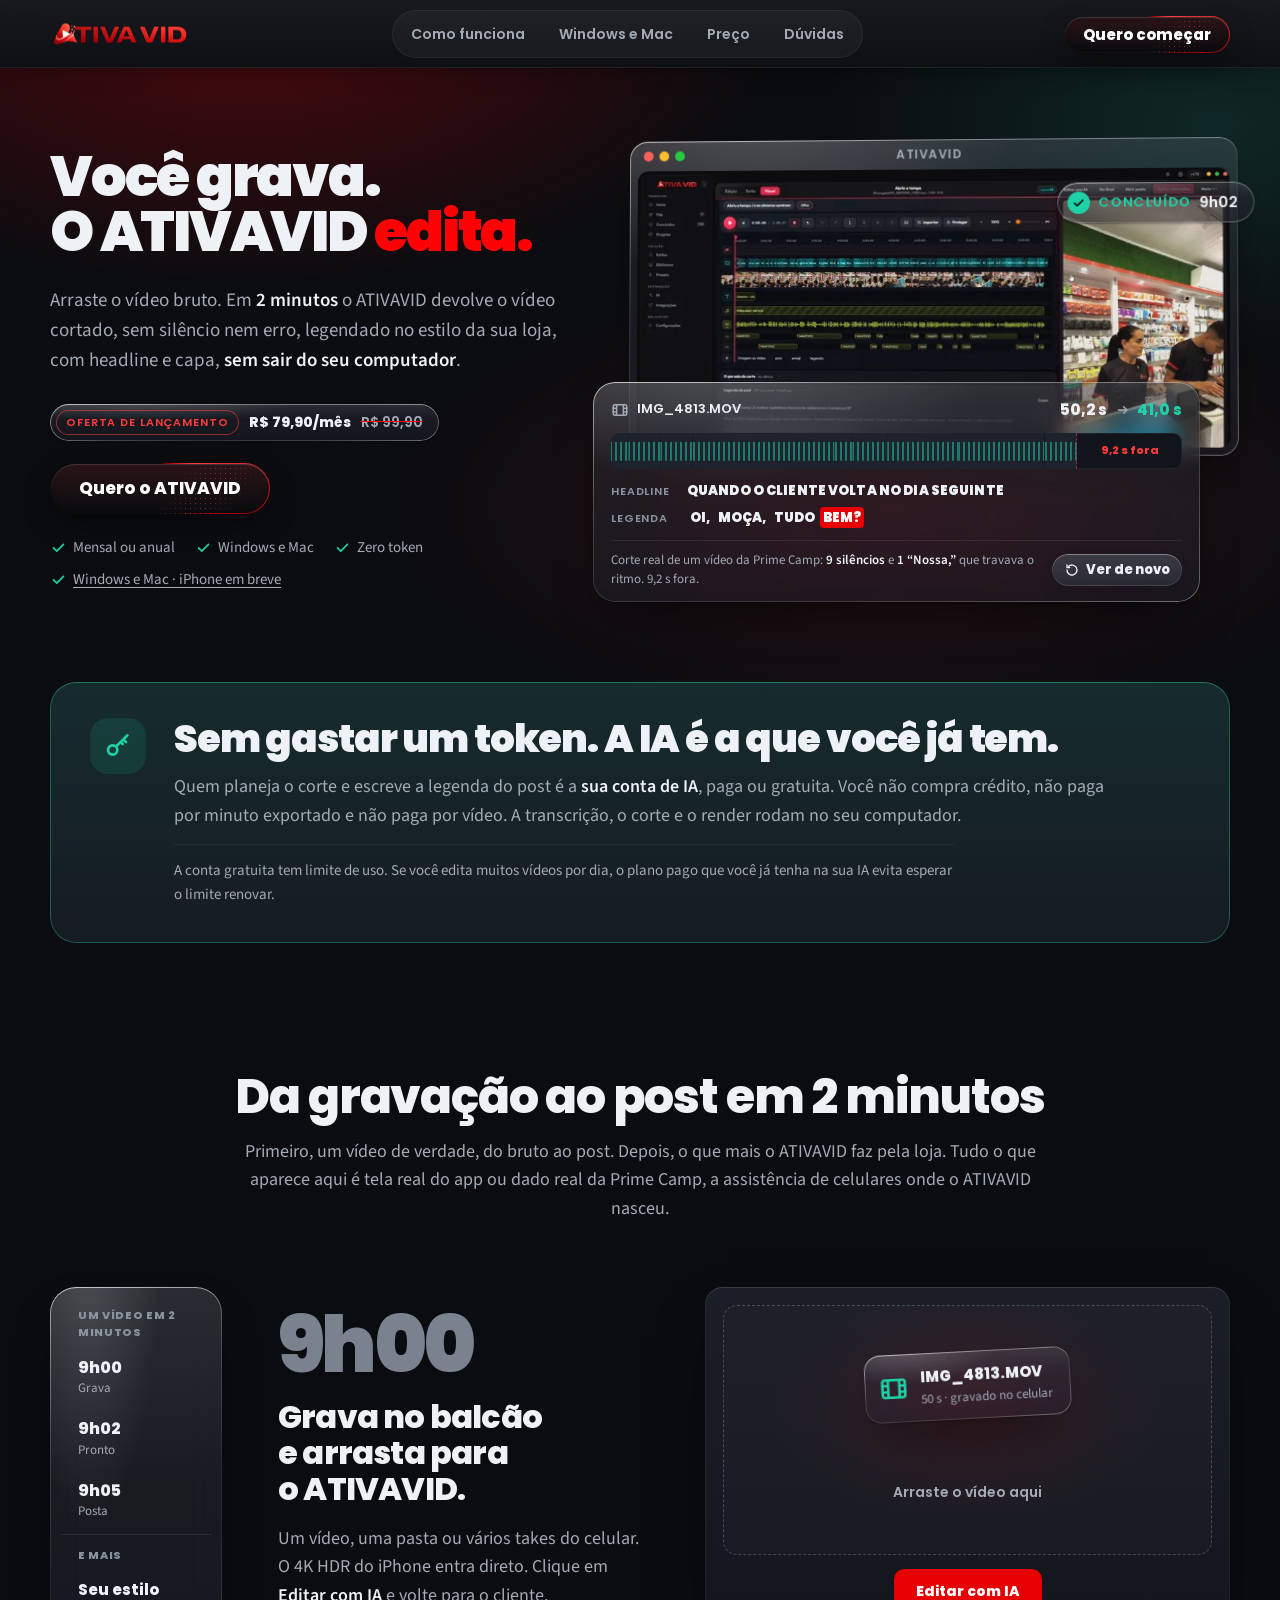
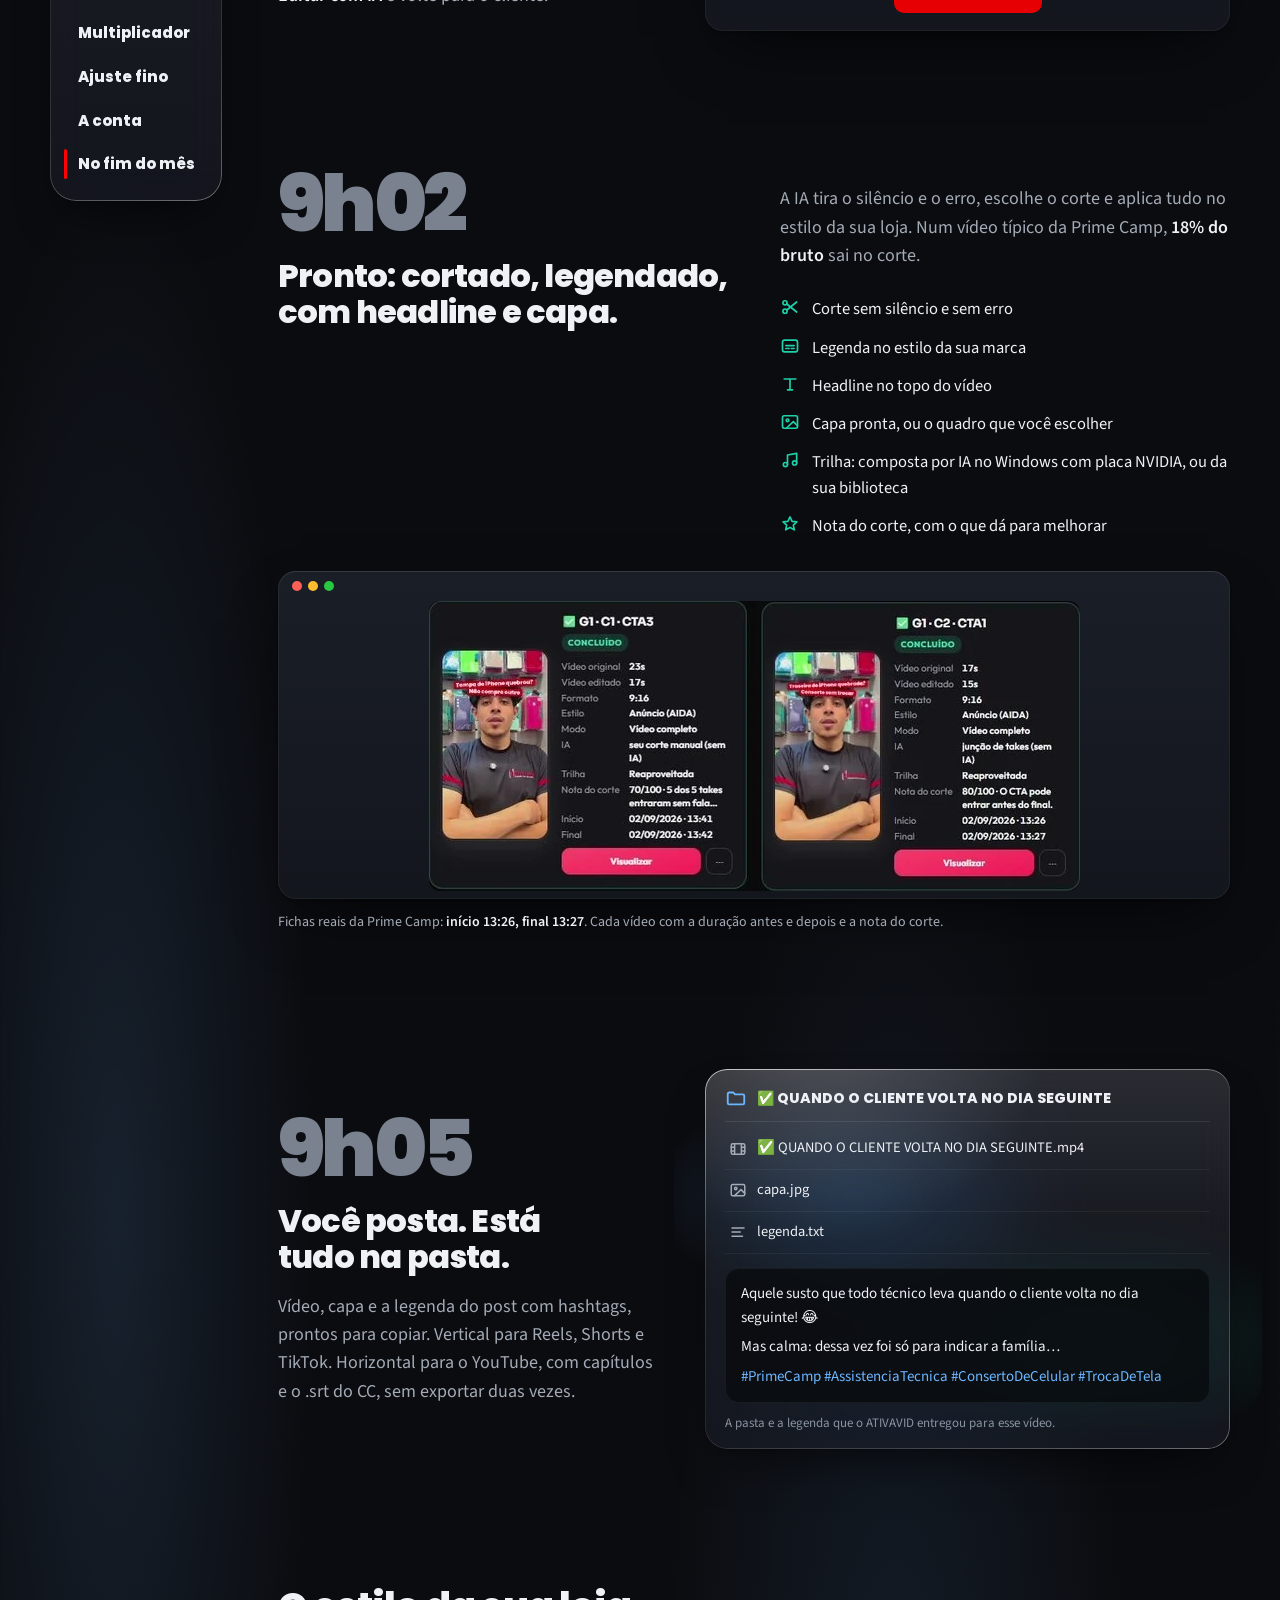
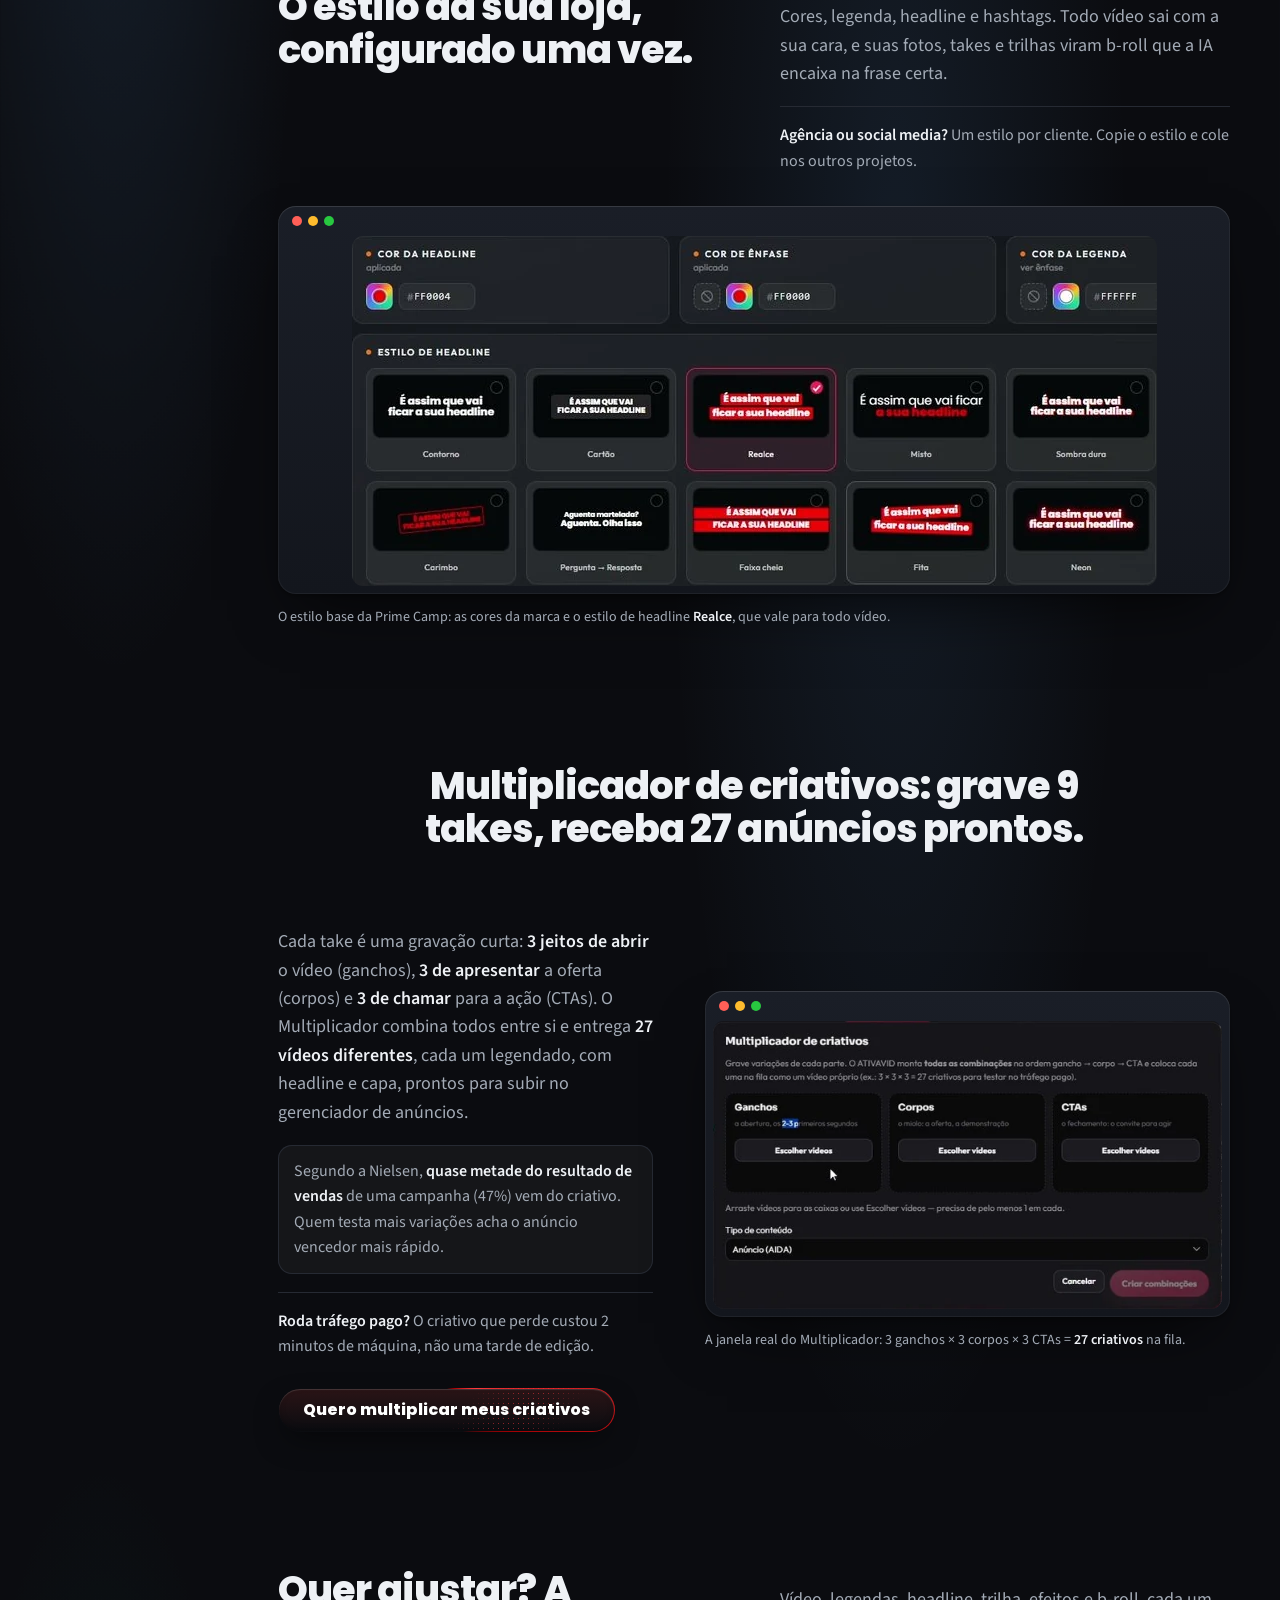
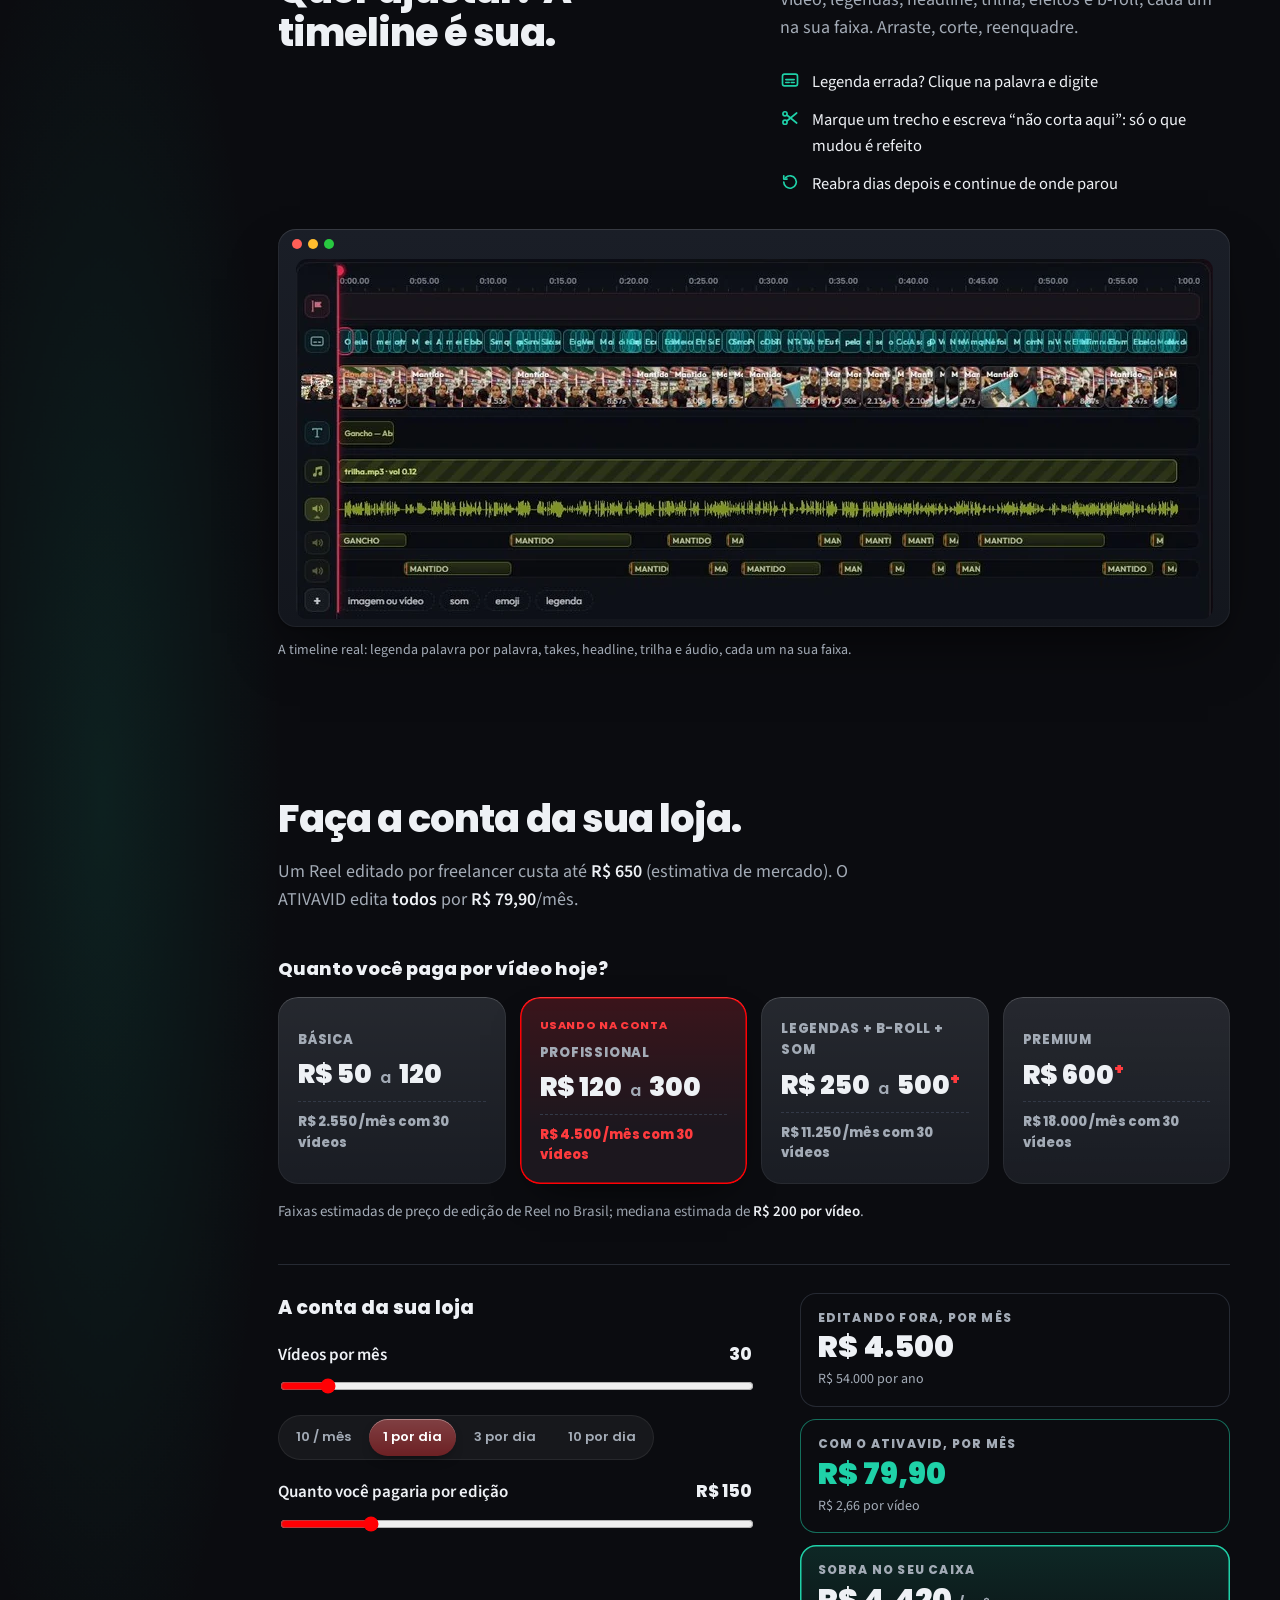
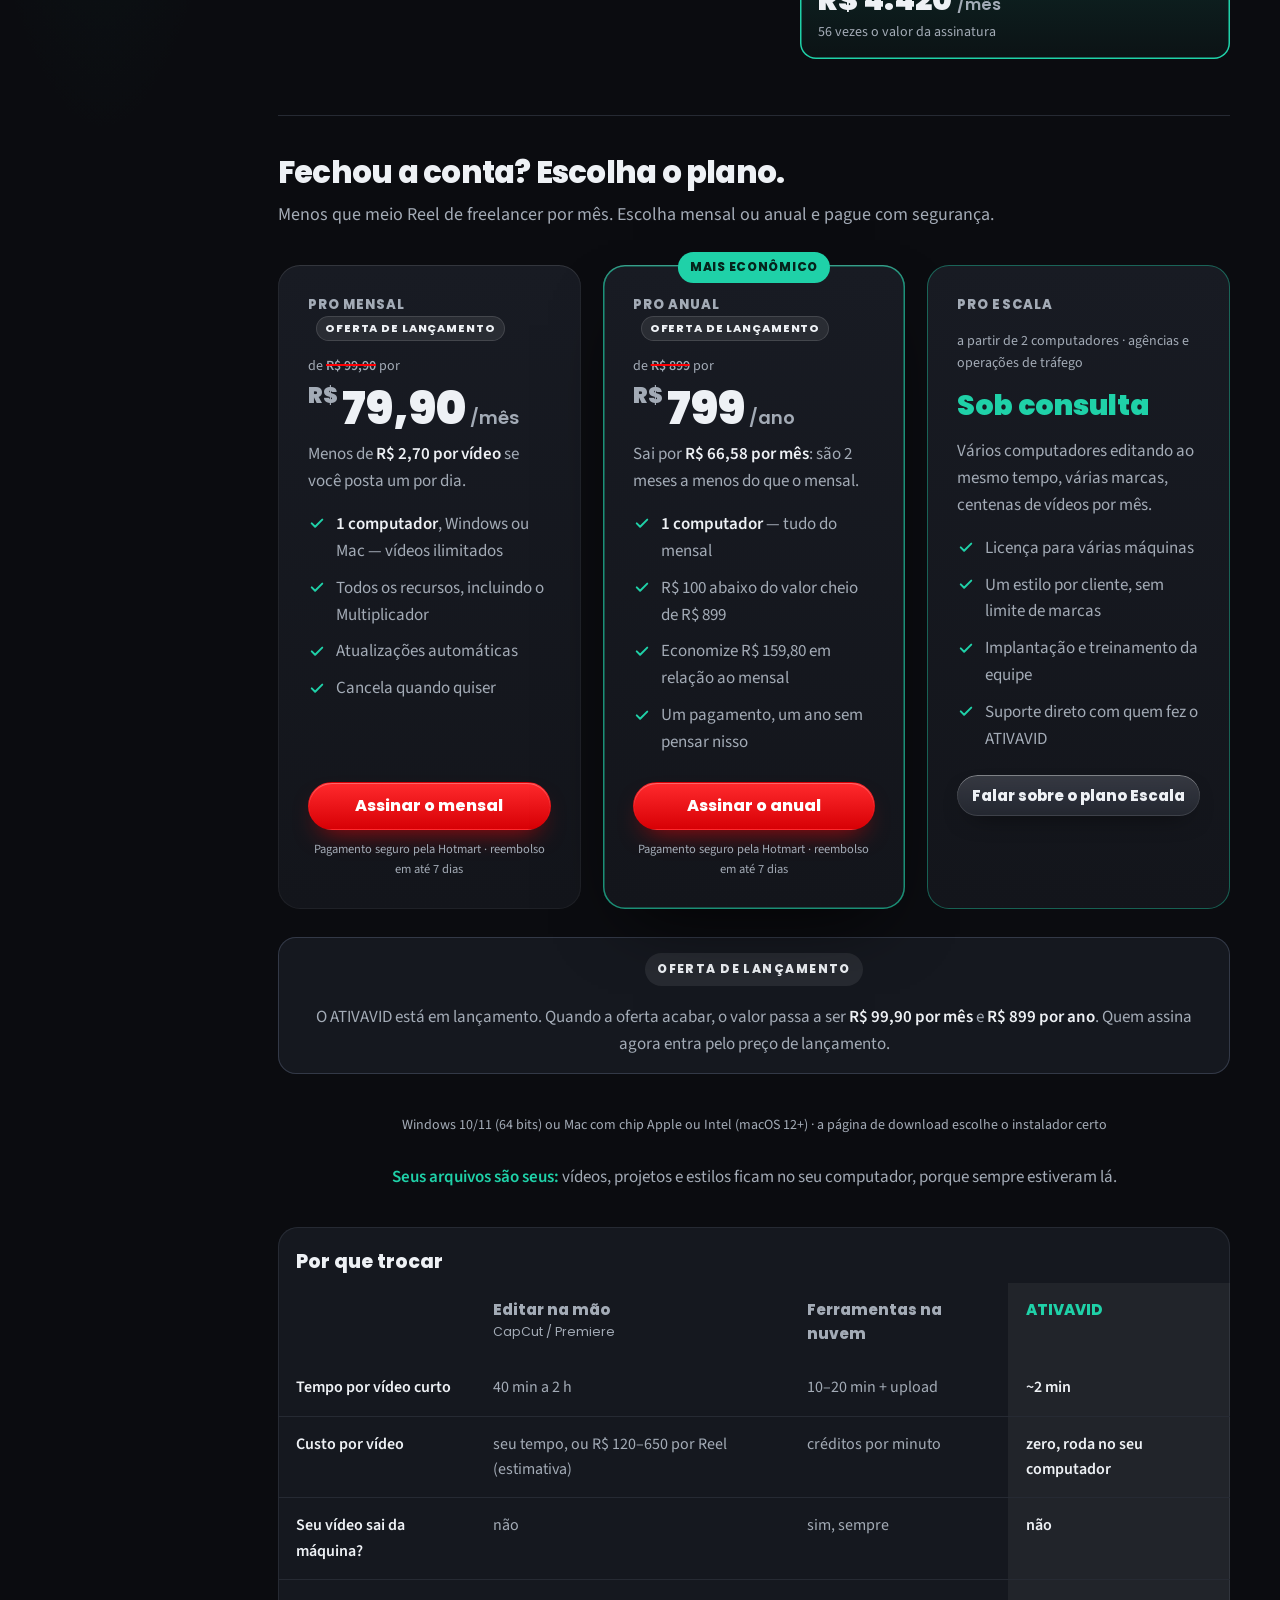
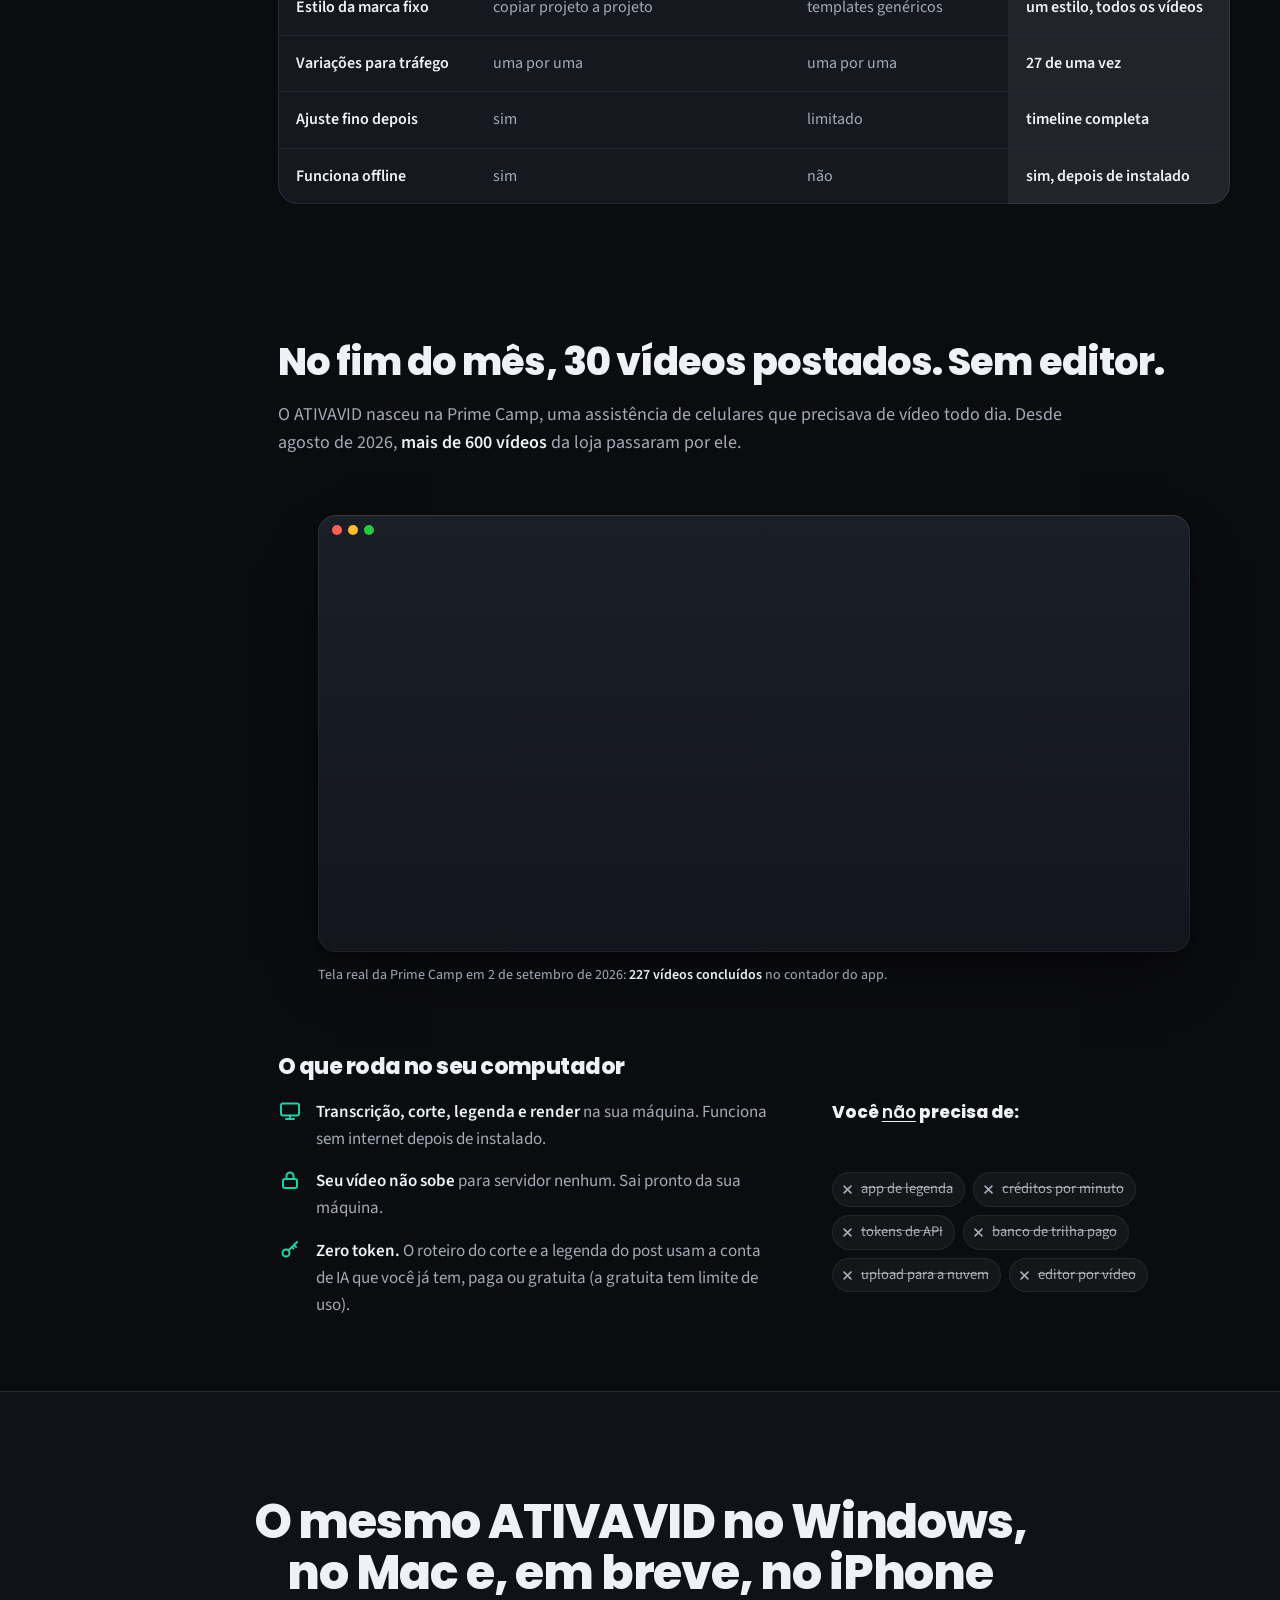
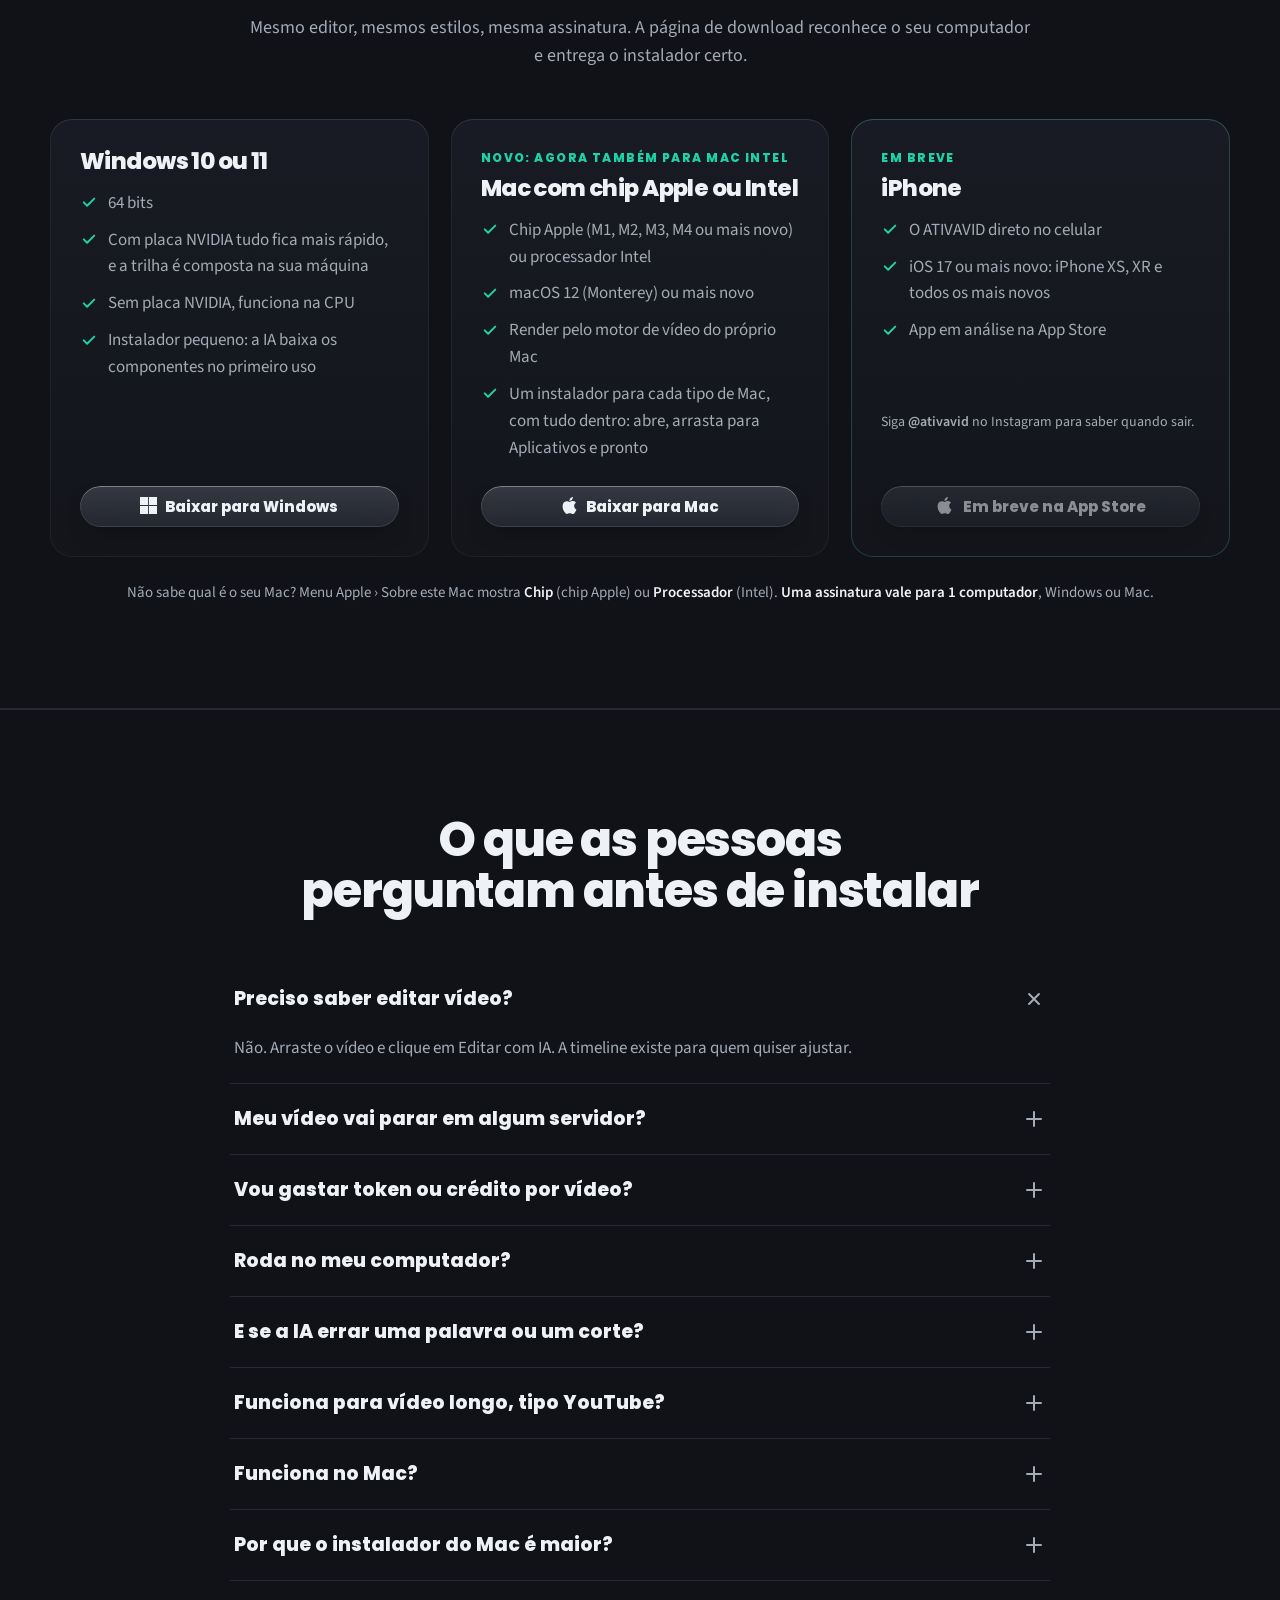
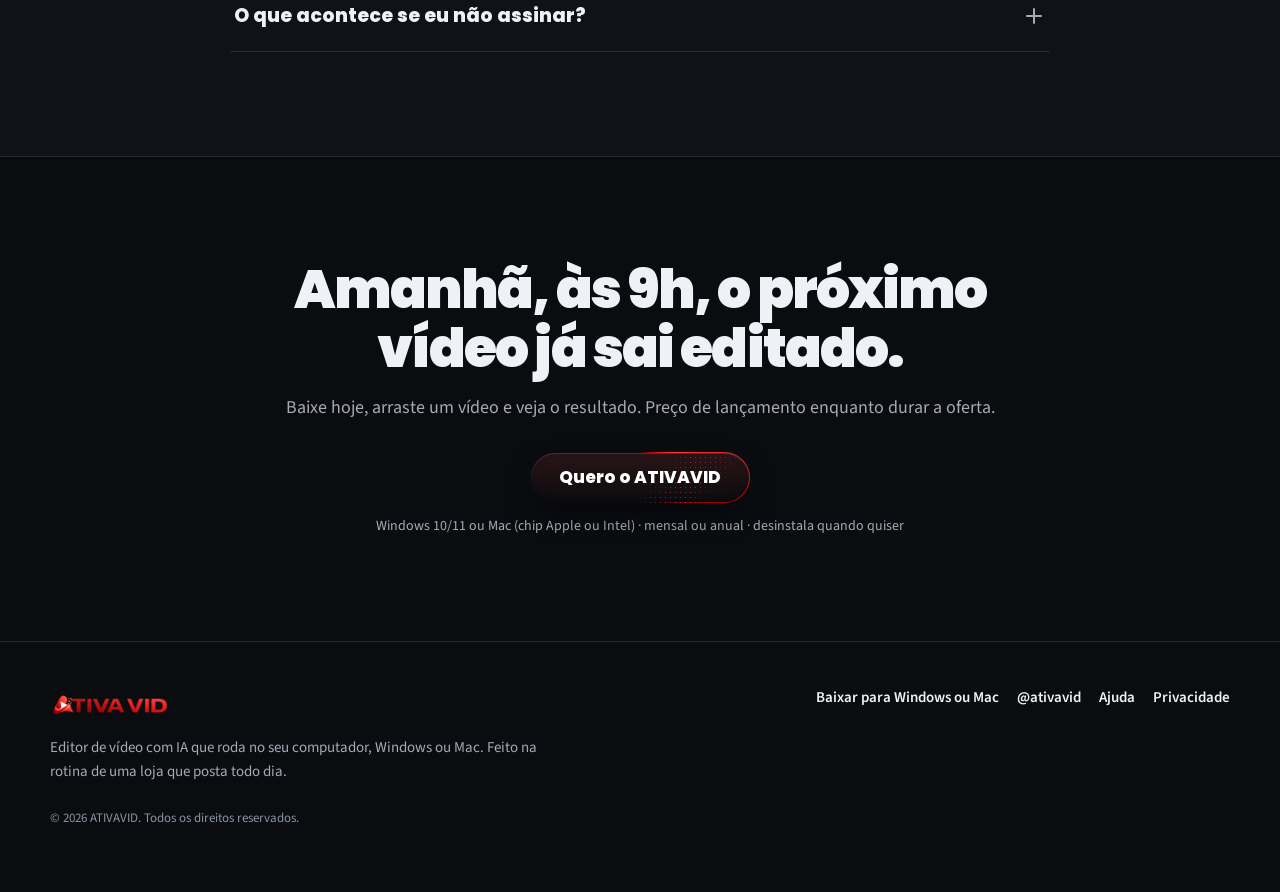
==== commit a240b00d: "Site: botões dos planos com acabamento; bloco de compra no pé do card; texto 'Pagamento seguro pela " ====
--- a/index.html
+++ b/index.html
@@ -450,8 +450,10 @@
                   <li>Atualizações automáticas</li>
                   <li>Cancela quando quiser</li>
                 </ul>
-                <button type="button" class="btn btn-primary plan-cta plan-cta-forte" data-ativa-form="ativavid-864e5e" data-ativa-params="plano=mensal" data-cta="plano-mensal">Assinar o mensal</button>
-                <p class="plan-seguro">Compra segura pela Hotmart · 7 dias para pedir reembolso</p>
+                <div class="plan-compra">
+                  <button type="button" class="btn btn-primary plan-cta plan-cta-forte" data-ativa-form="ativavid-864e5e" data-ativa-params="plano=mensal" data-cta="plano-mensal">Assinar o mensal</button>
+                  <p class="plan-seguro">Pagamento seguro pela Hotmart · reembolso em até 7 dias</p>
+                </div>
               </div>
               <div class="plan plan-best">
                 <p class="badge">Mais econômico</p>
@@ -465,8 +467,10 @@
                   <li>Economize R$ 159,80 em relação ao mensal</li>
                   <li>Um pagamento, um ano sem pensar nisso</li>
                 </ul>
-                <button type="button" class="btn btn-primary plan-cta plan-cta-forte" data-ativa-form="ativavid-864e5e" data-ativa-params="plano=anual" data-cta="plano-anual">Assinar o anual</button>
-                <p class="plan-seguro">Compra segura pela Hotmart · 7 dias para pedir reembolso</p>
+                <div class="plan-compra">
+                  <button type="button" class="btn btn-primary plan-cta plan-cta-forte" data-ativa-form="ativavid-864e5e" data-ativa-params="plano=anual" data-cta="plano-anual">Assinar o anual</button>
+                  <p class="plan-seguro">Pagamento seguro pela Hotmart · reembolso em até 7 dias</p>
+                </div>
               </div>
               <div class="plan plan-escala">
                 <p class="plan-name">Pro Escala</p>
--- a/styles.css
+++ b/styles.css
@@ -447,10 +447,14 @@
 .plan-note b { color: var(--text); }
 .plan-escala .ticks { margin-bottom: 22px; }
 .plan-cta { margin-top: auto; width: 100%; }
-/* o botão de compra dos planos: vermelho cheio, sem o miolo escuro do alc-shiny */
-.plan-cta-forte { background: var(--red); color: #fff; box-shadow: 0 14px 30px -10px rgb(255 0 4 / .55); }
-.plan-cta-forte:hover { background: var(--red-2); transform: translateY(-2px); box-shadow: 0 18px 40px -10px rgb(255 0 4 / .7); }
-.plan-seguro { margin: 12px 0 0; text-align: center; font-size: 13px; color: var(--dim); }
+/* compra do plano: o bloco vai para o pé do card, para os botões ficarem alinhados */
+.plan-compra { margin-top: auto; padding-top: 26px; }
+/* o botão de compra dos planos: vermelho com luz no topo, sem o miolo escuro do alc-shiny */
+.plan-cta-forte { margin-top: 0; padding: 15px 22px; font-size: 16px; color: #fff;
+  background: linear-gradient(180deg, #ff2a2d, #d70005);
+  box-shadow: inset 0 1px 0 rgb(255 255 255 / .28), 0 12px 26px -12px rgb(255 0 4 / .7); }
+.plan-cta-forte:hover { transform: translateY(-2px); box-shadow: inset 0 1px 0 rgb(255 255 255 / .28), 0 18px 34px -12px rgb(255 0 4 / .8); }
+.plan-seguro { margin: 10px 0 0; text-align: center; font-size: 12.5px; color: var(--dim); }
 .launch { display: flex; align-items: center; justify-content: center; gap: 18px; flex-wrap: wrap; text-align: center; margin: 28px 0 0; padding: 16px 22px; border-radius: 18px; background: var(--panel); box-shadow: inset 0 0 0 1px var(--line-2); }
 .launch-tag { font-family: var(--display); font-weight: 800; font-size: 12px; letter-spacing: .12em; text-transform: uppercase; color: var(--text); background: rgba(255, 255, 255, .08); padding: 7px 12px; border-radius: 999px; white-space: nowrap; }
 .launch p:not(.launch-tag) { color: var(--dim); max-width: 60em; }
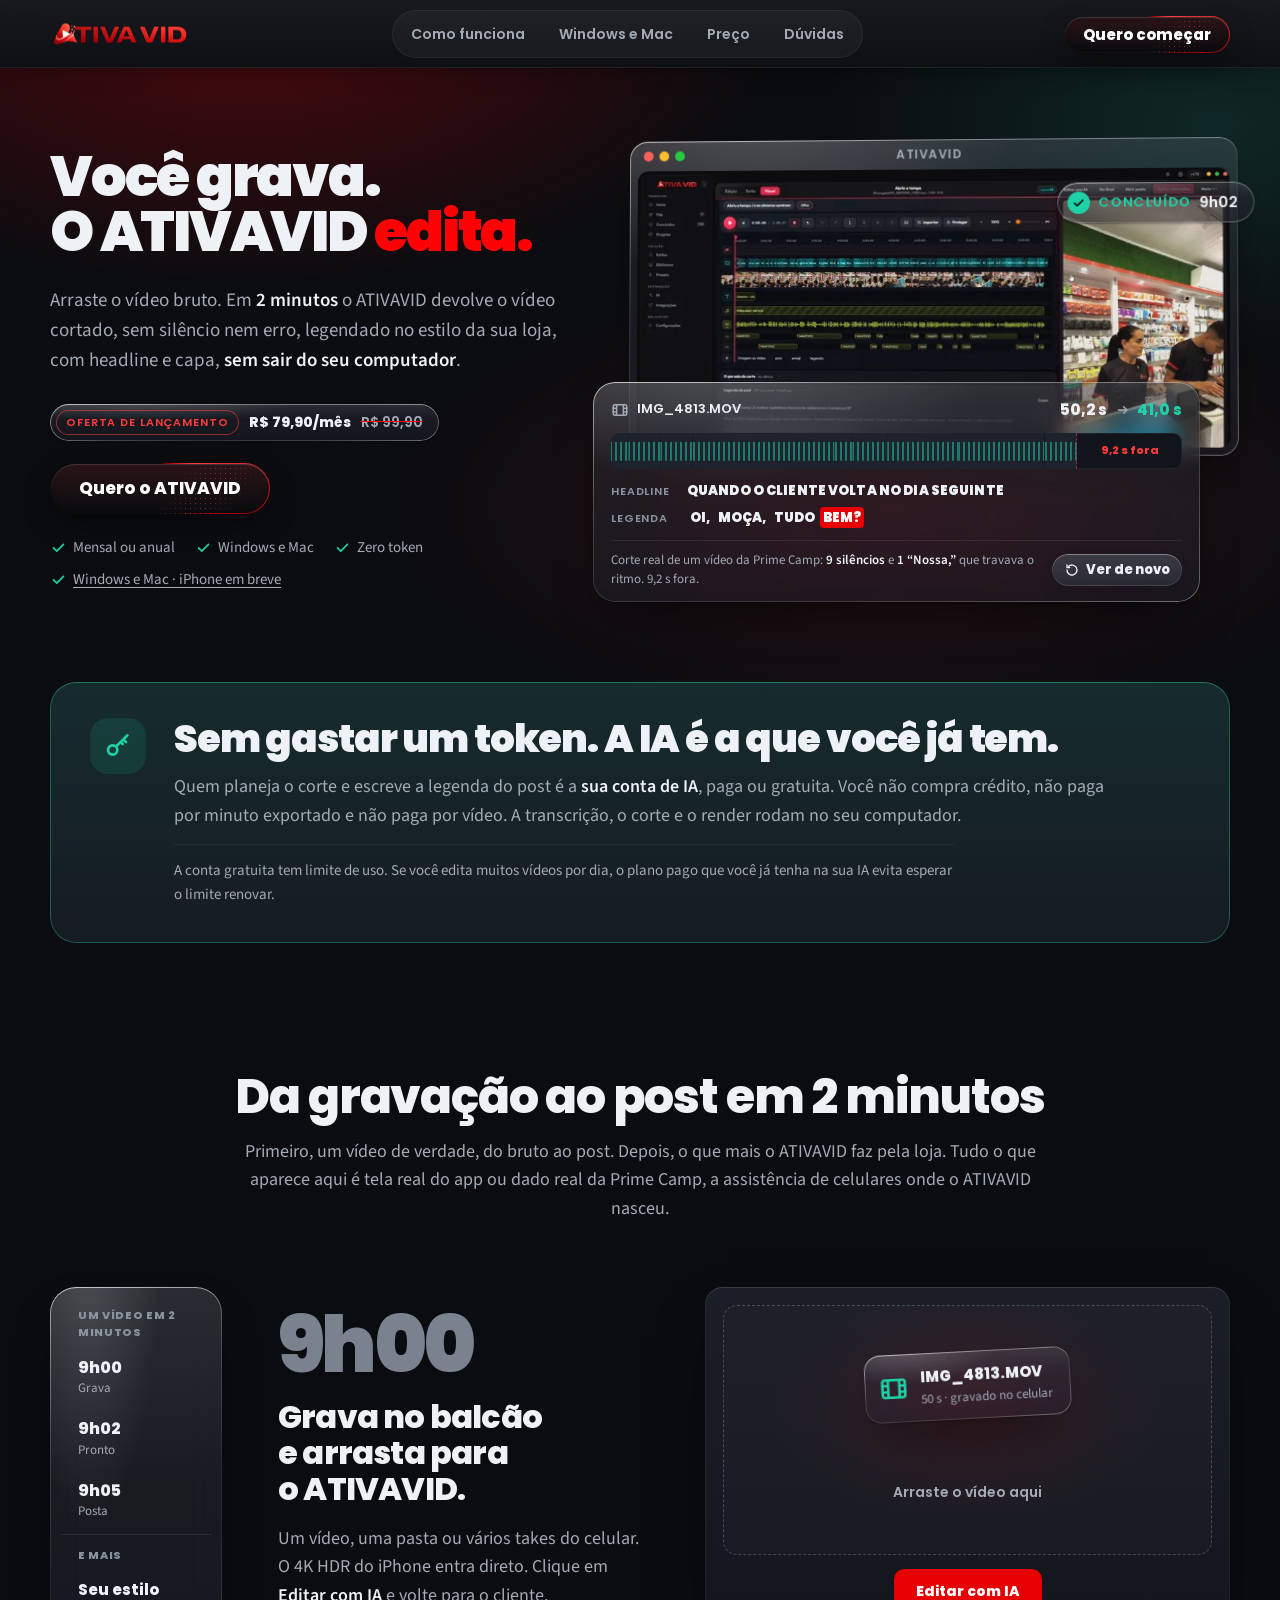
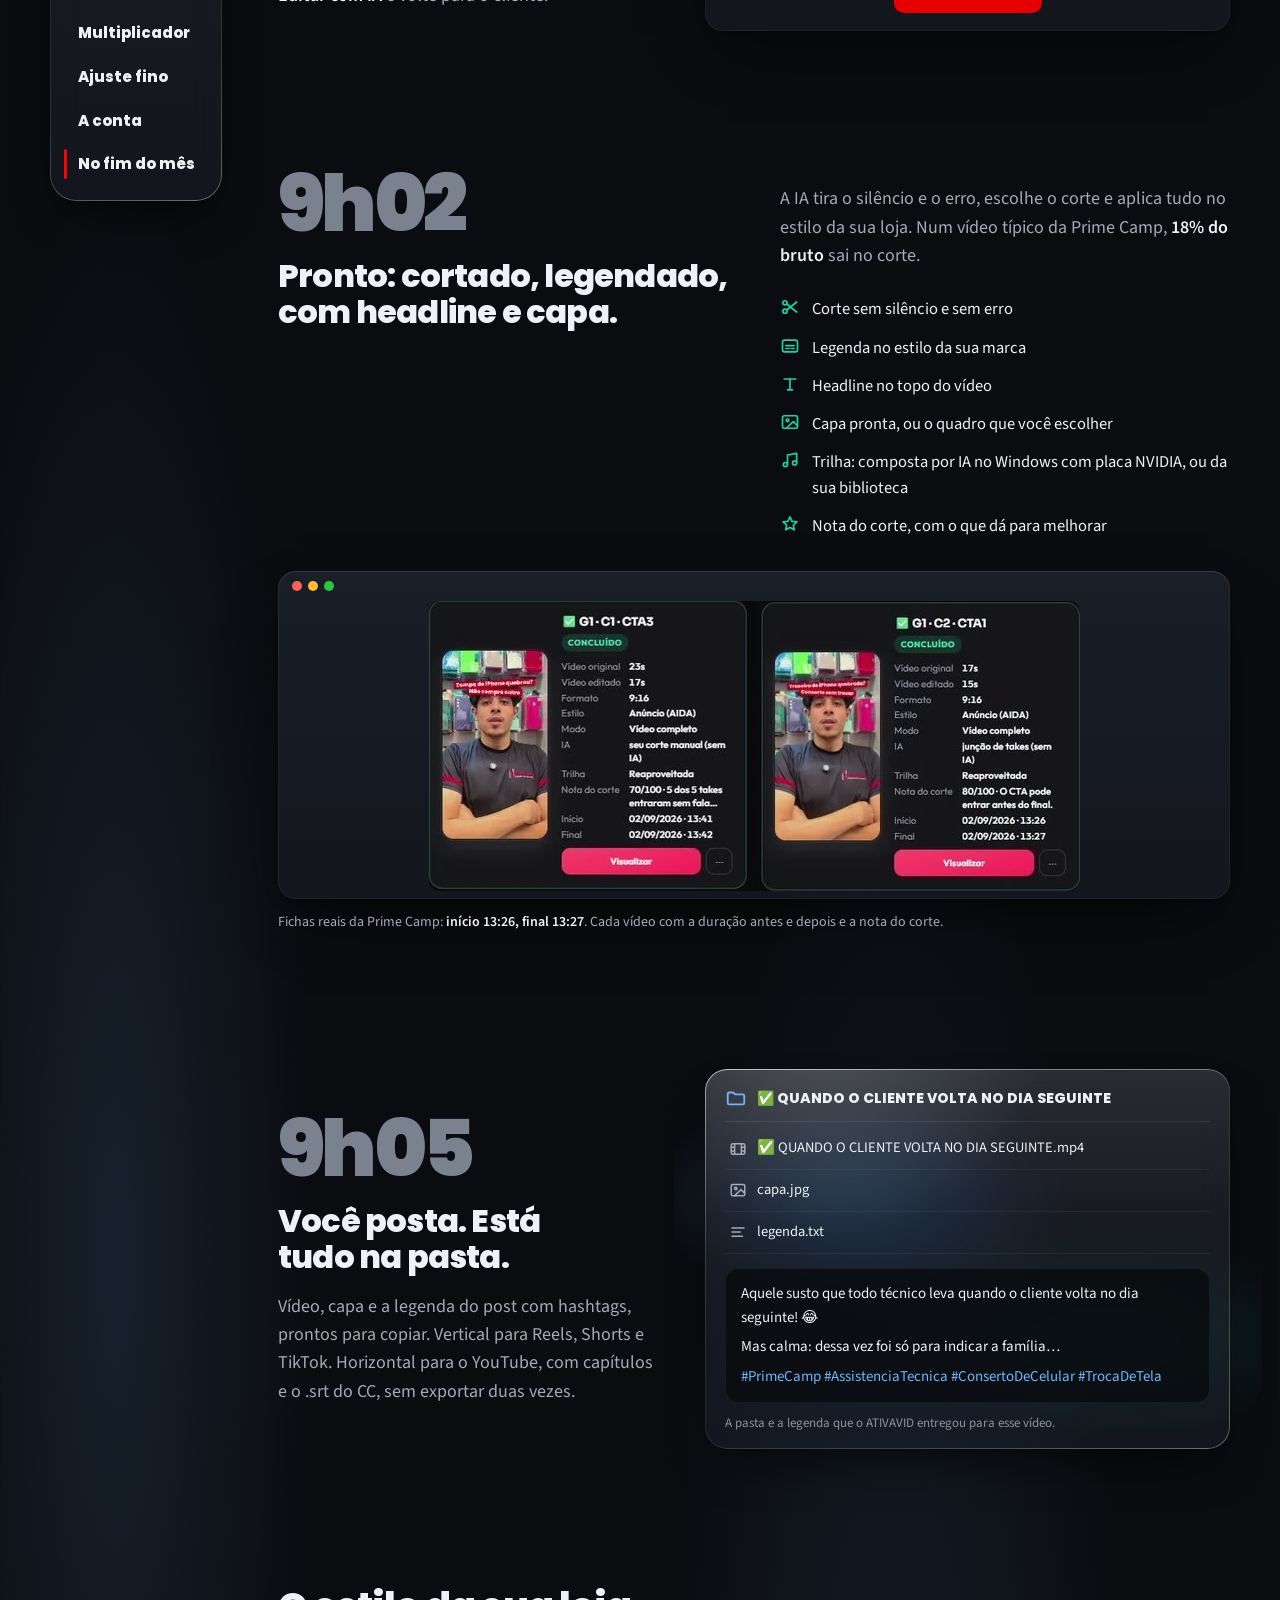
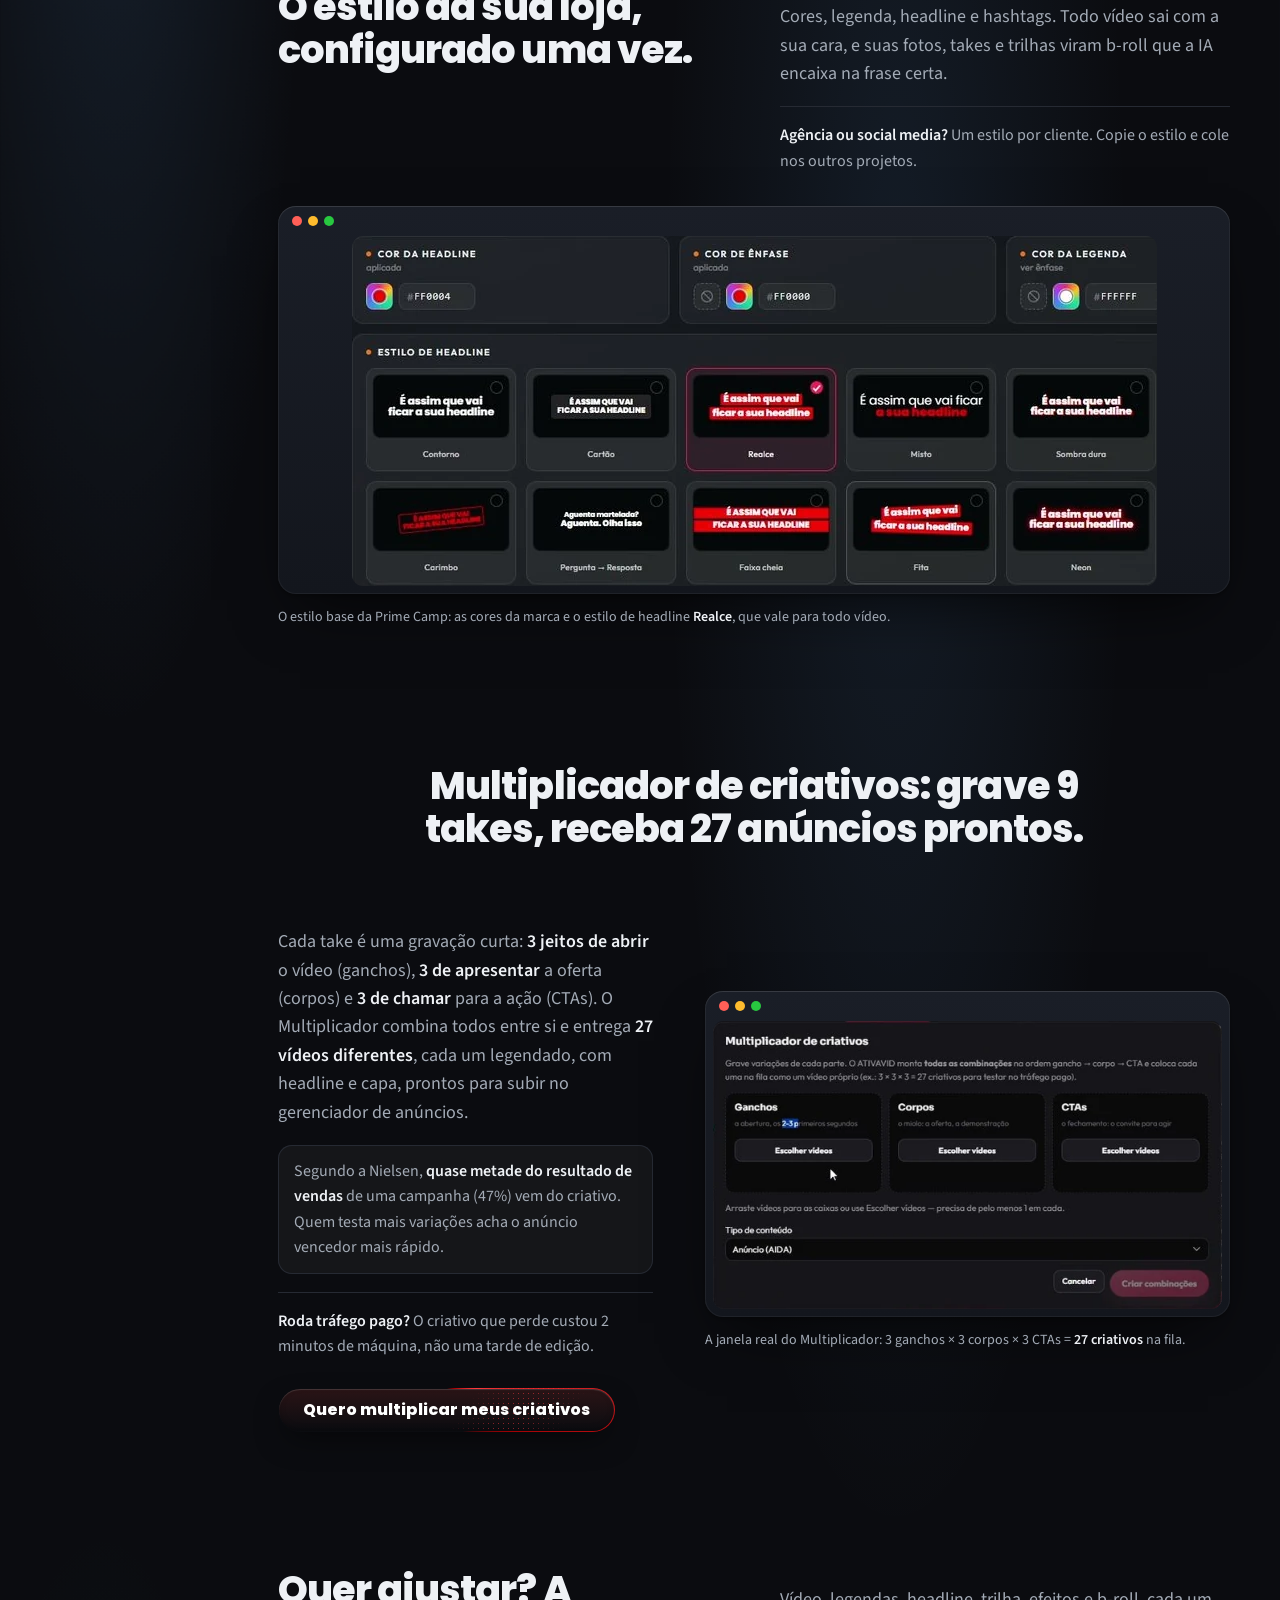
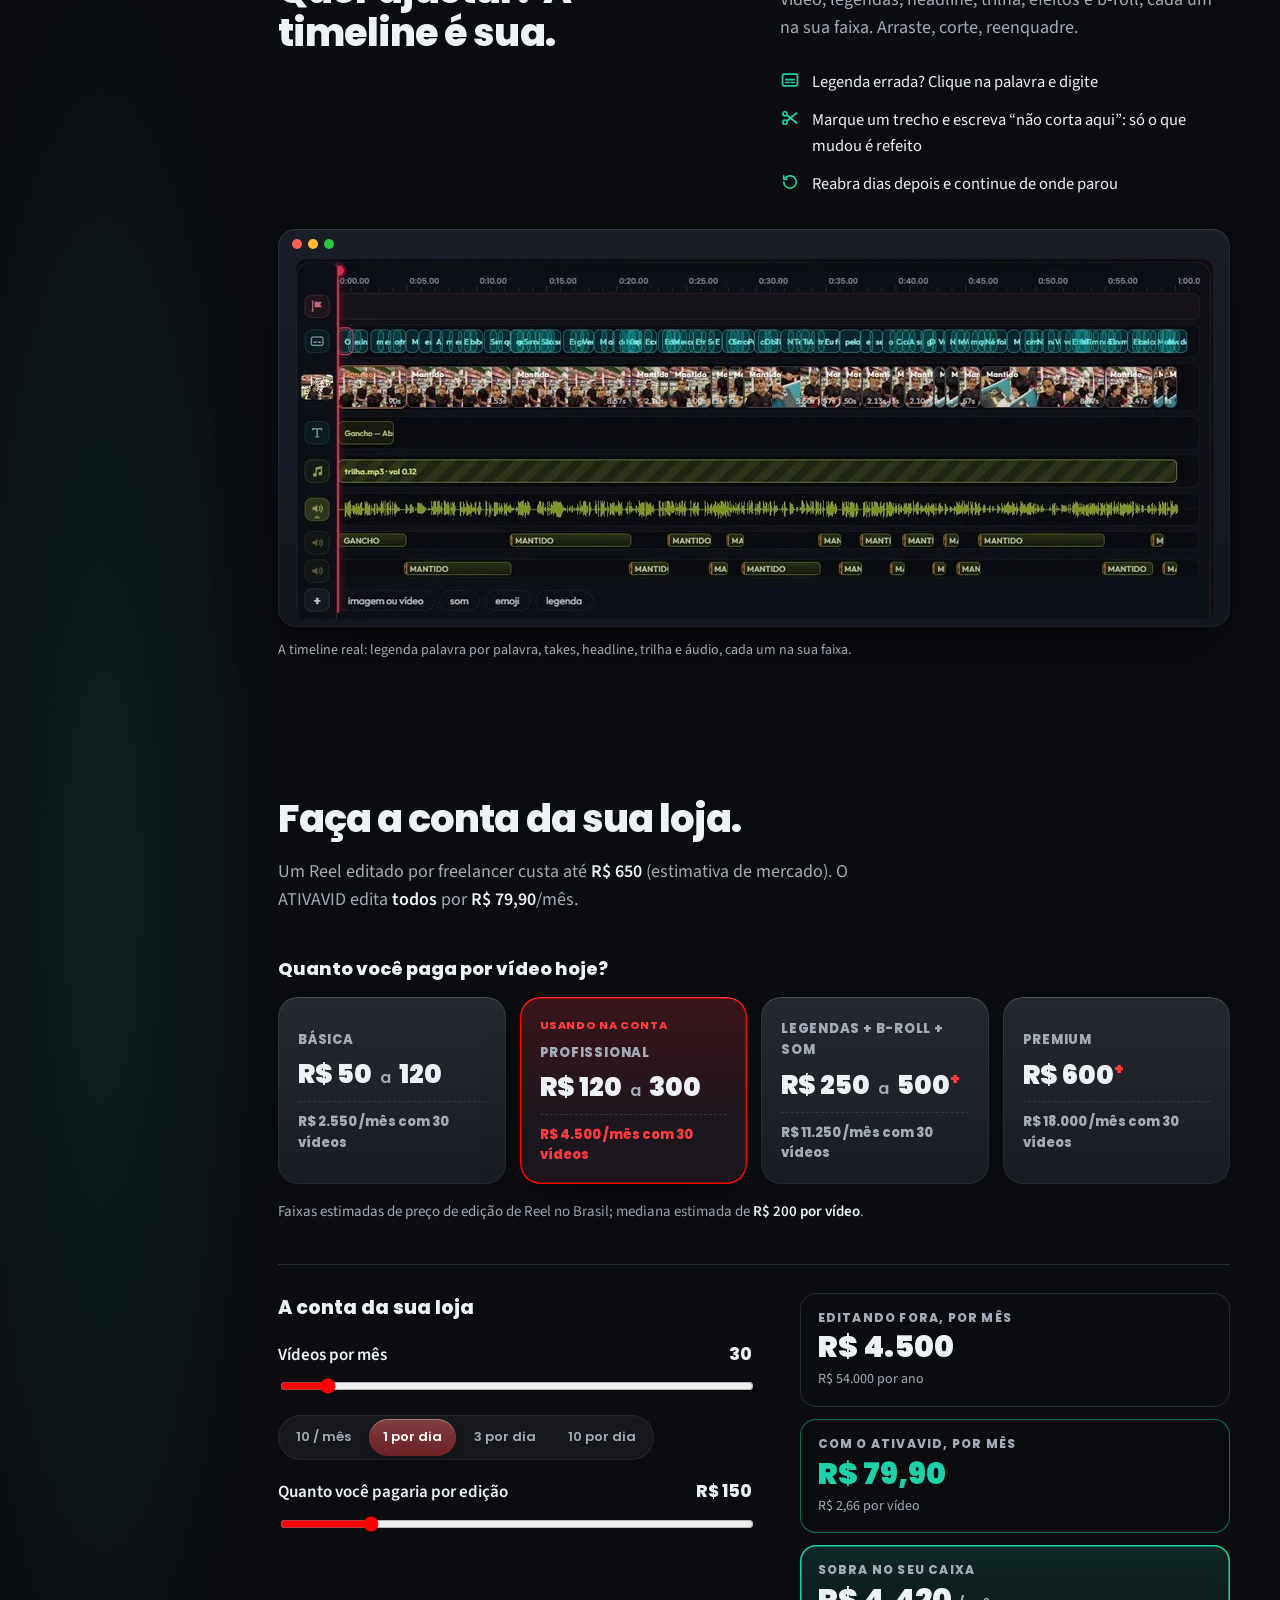
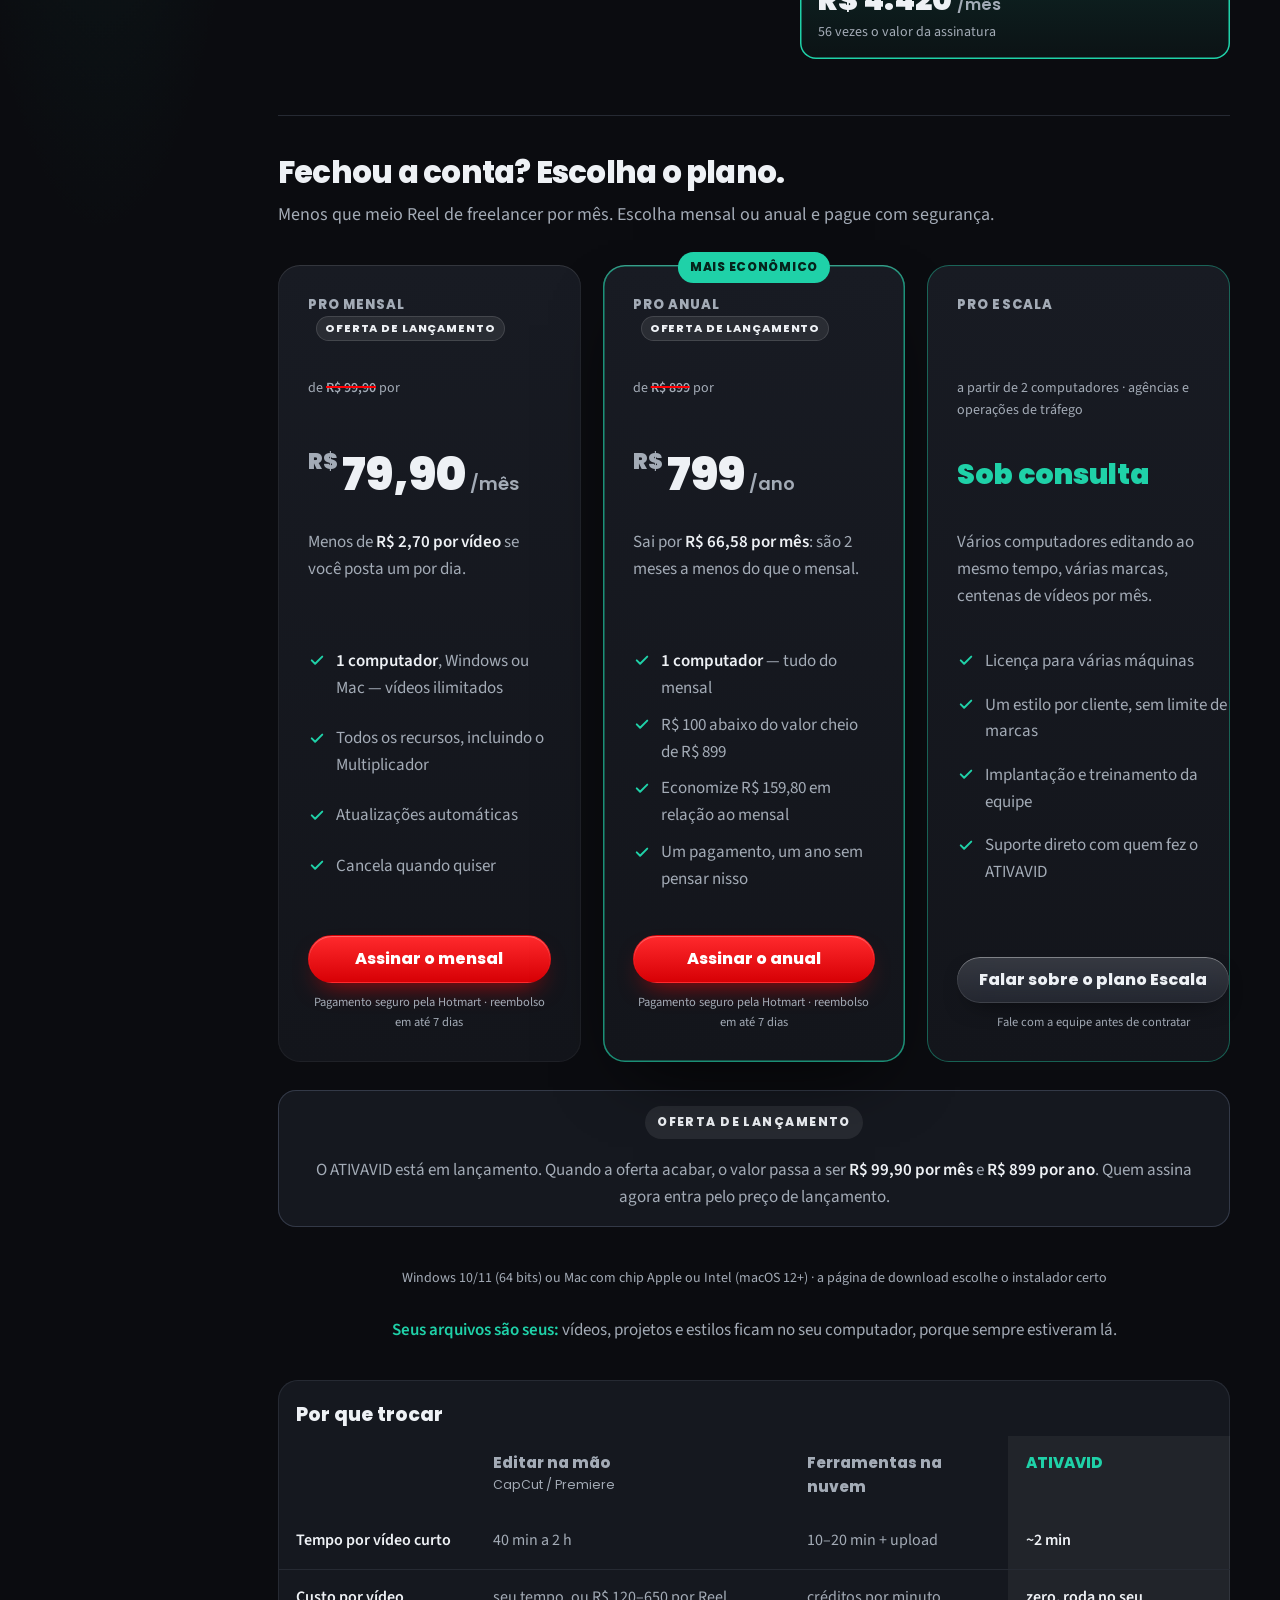
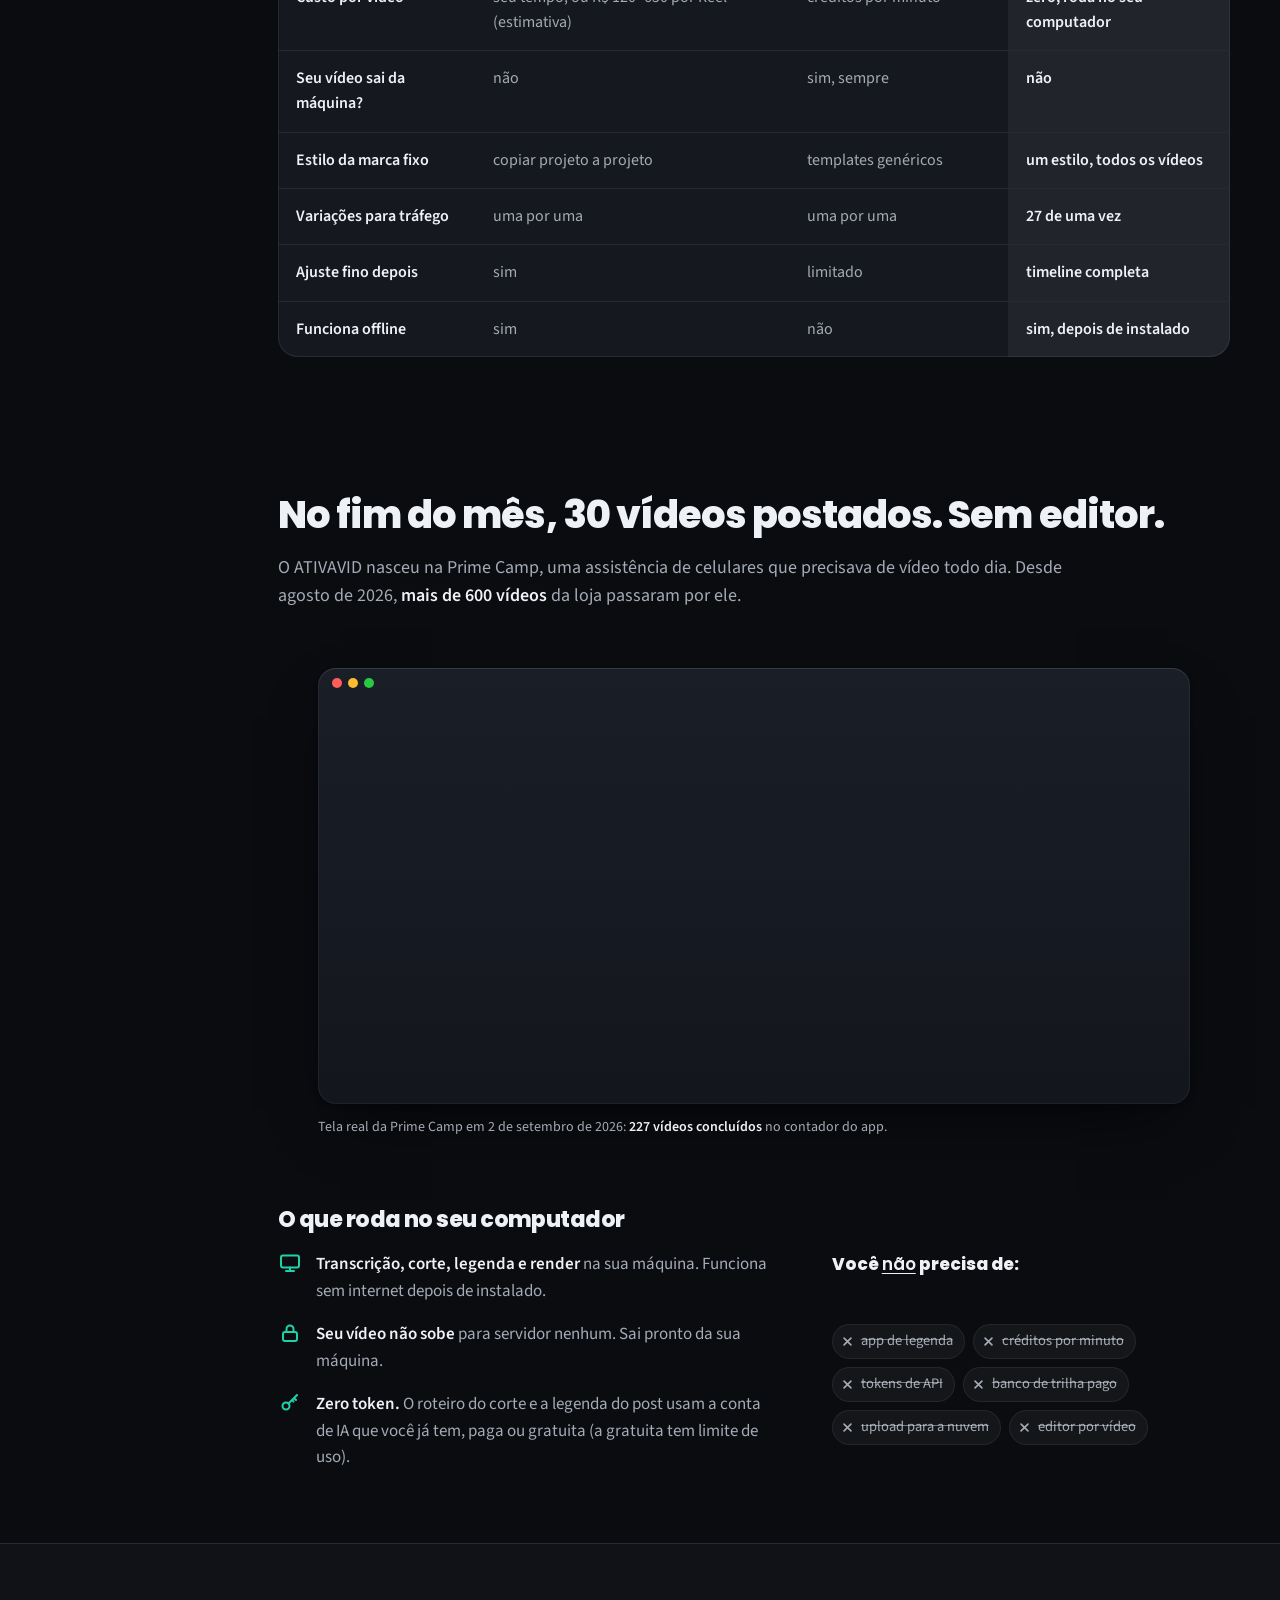
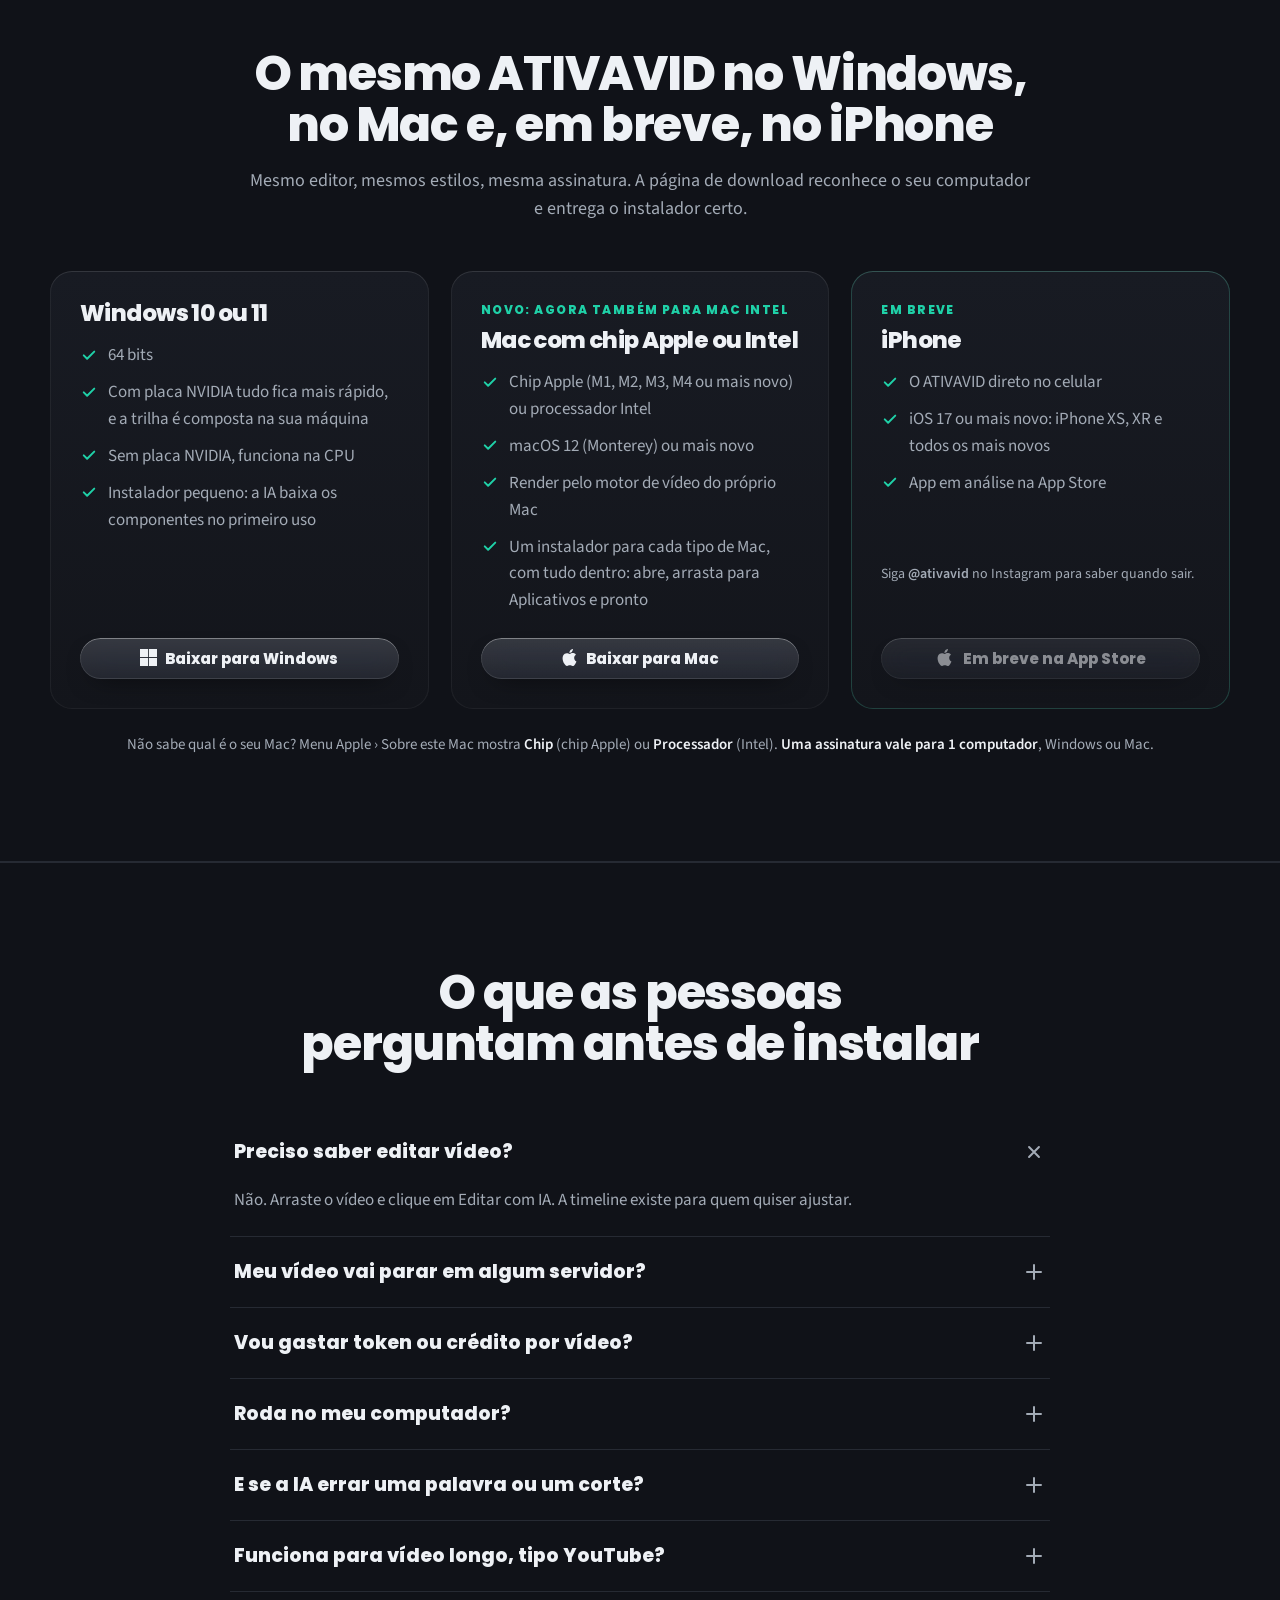
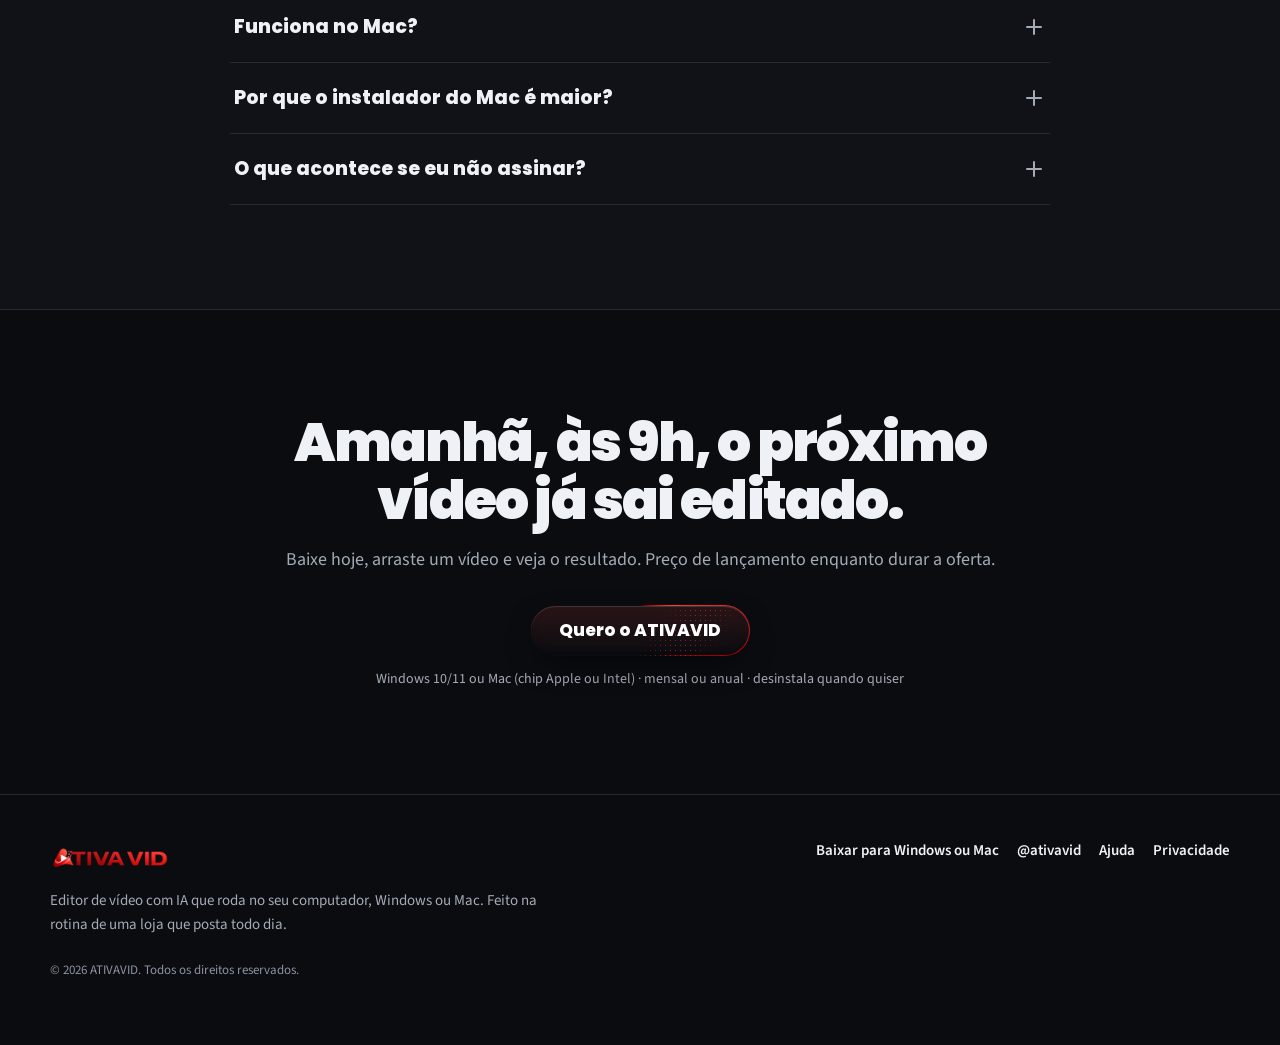
==== commit af9bdb39: "Site: os três botões dos planos com o mesmo tamanho e alinhados na mesma linha (subgrid no desktop) " ====
--- a/index.html
+++ b/index.html
@@ -483,7 +483,10 @@
                   <li>Implantação e treinamento da equipe</li>
                   <li>Suporte direto com quem fez o ATIVAVID</li>
                 </ul>
-                <button type="button" class="btn btn-vidro plan-cta" data-ativa-form="ativavid-864e5e" data-ativa-params="plano=escala" data-cta="escala">Falar sobre o plano Escala</button>
+                <div class="plan-compra">
+                  <button type="button" class="btn btn-vidro plan-cta plan-cta-escala" data-ativa-form="ativavid-864e5e" data-ativa-params="plano=escala" data-cta="escala">Falar sobre o plano Escala</button>
+                  <p class="plan-seguro">Fale com a equipe antes de contratar</p>
+                </div>
               </div>
             </div>
             <div class="launch">
--- a/styles.css
+++ b/styles.css
@@ -448,7 +448,14 @@
 .plan-escala .ticks { margin-bottom: 22px; }
 .plan-cta { margin-top: auto; width: 100%; }
 /* compra do plano: o bloco vai para o pé do card, para os botões ficarem alinhados */
-.plan-compra { margin-top: auto; padding-top: 26px; }
+.plan-compra { margin-top: auto; padding-top: 20px; }
+.plan .ticks, .plan-escala .ticks { margin-bottom: 0; }
+/* no desktop, os três cards dividem as mesmas linhas (subgrid): título, preço, texto, lista e compra ficam alinhados */
+@media (min-width: 961px) {
+  .plans { grid-template-rows: repeat(6, auto); }
+  .plan { display: grid; grid-row: span 6; grid-template-rows: subgrid; align-content: start; }
+}
+.plan-cta-escala { margin-top: 0; padding: 15px 22px; font-size: 16px; }
 /* o botão de compra dos planos: vermelho com luz no topo, sem o miolo escuro do alc-shiny */
 .plan-cta-forte { margin-top: 0; padding: 15px 22px; font-size: 16px; color: #fff;
   background: linear-gradient(180deg, #ff2a2d, #d70005);
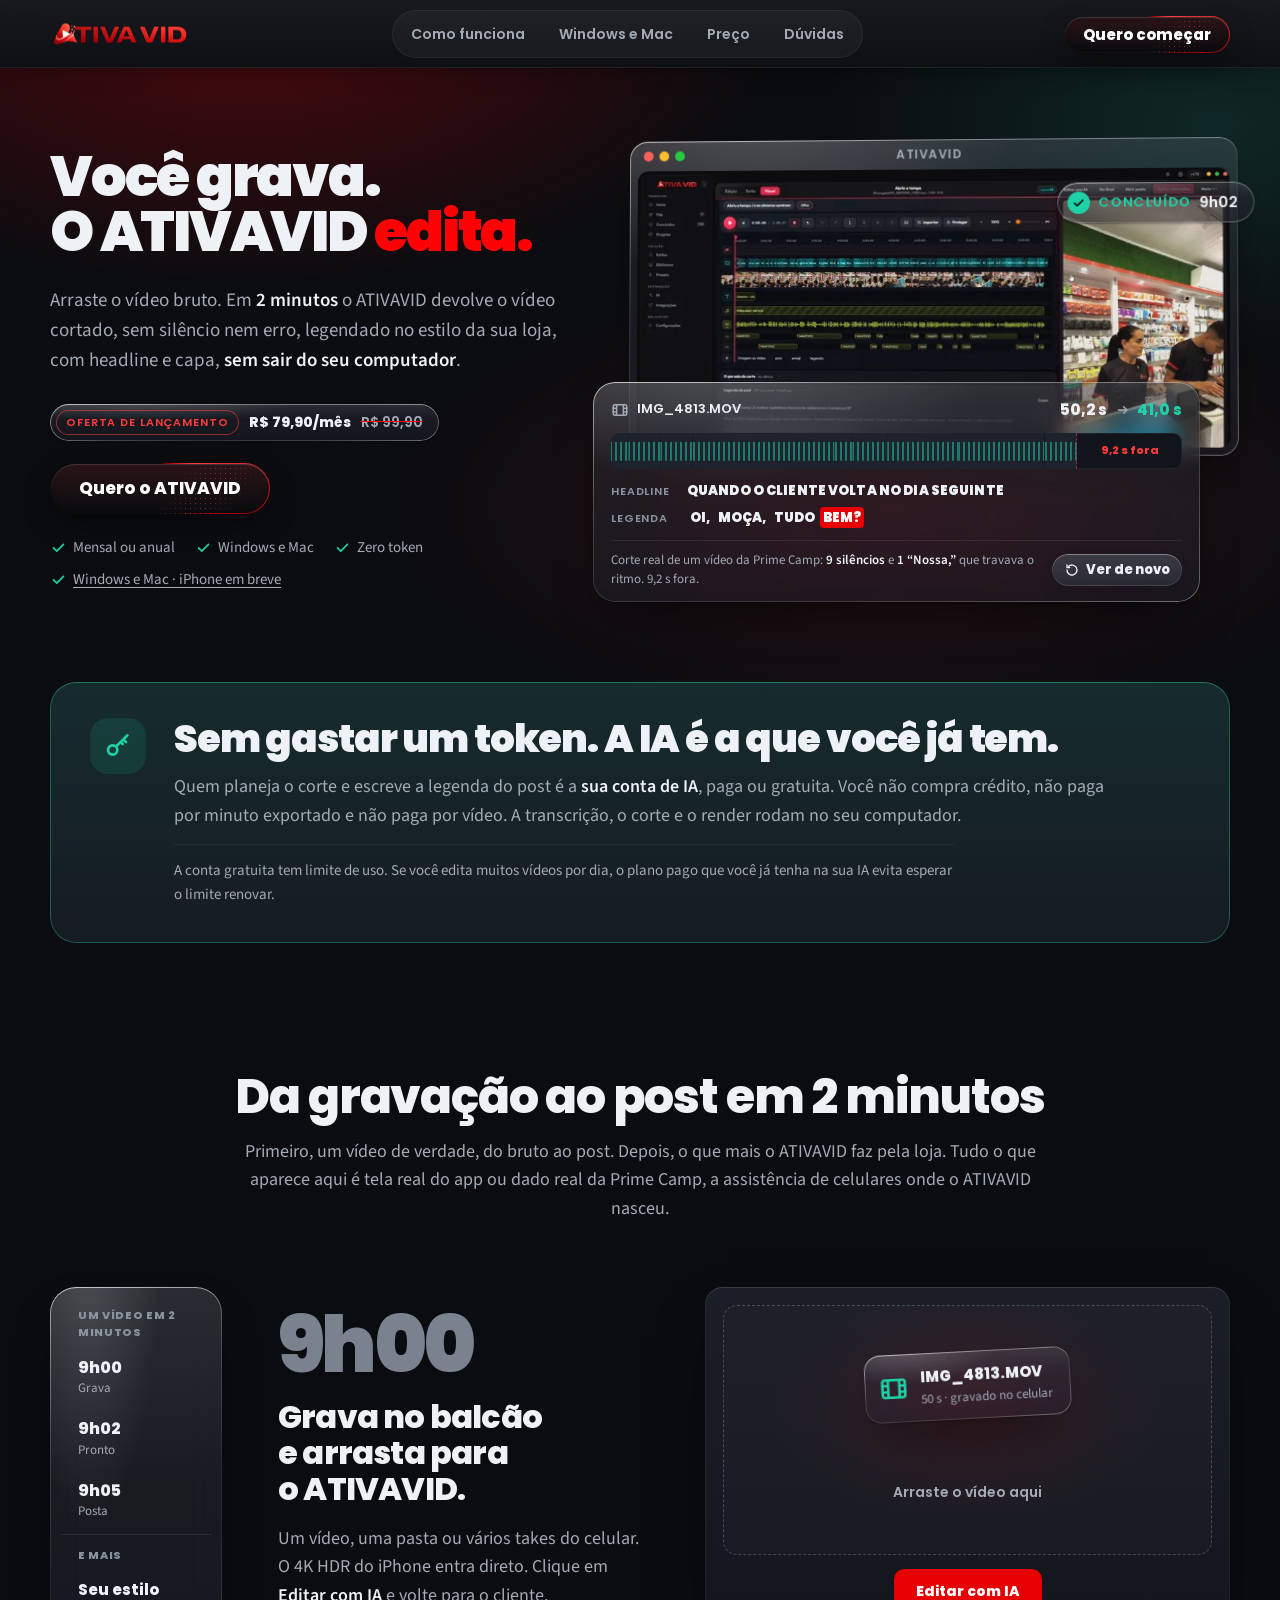
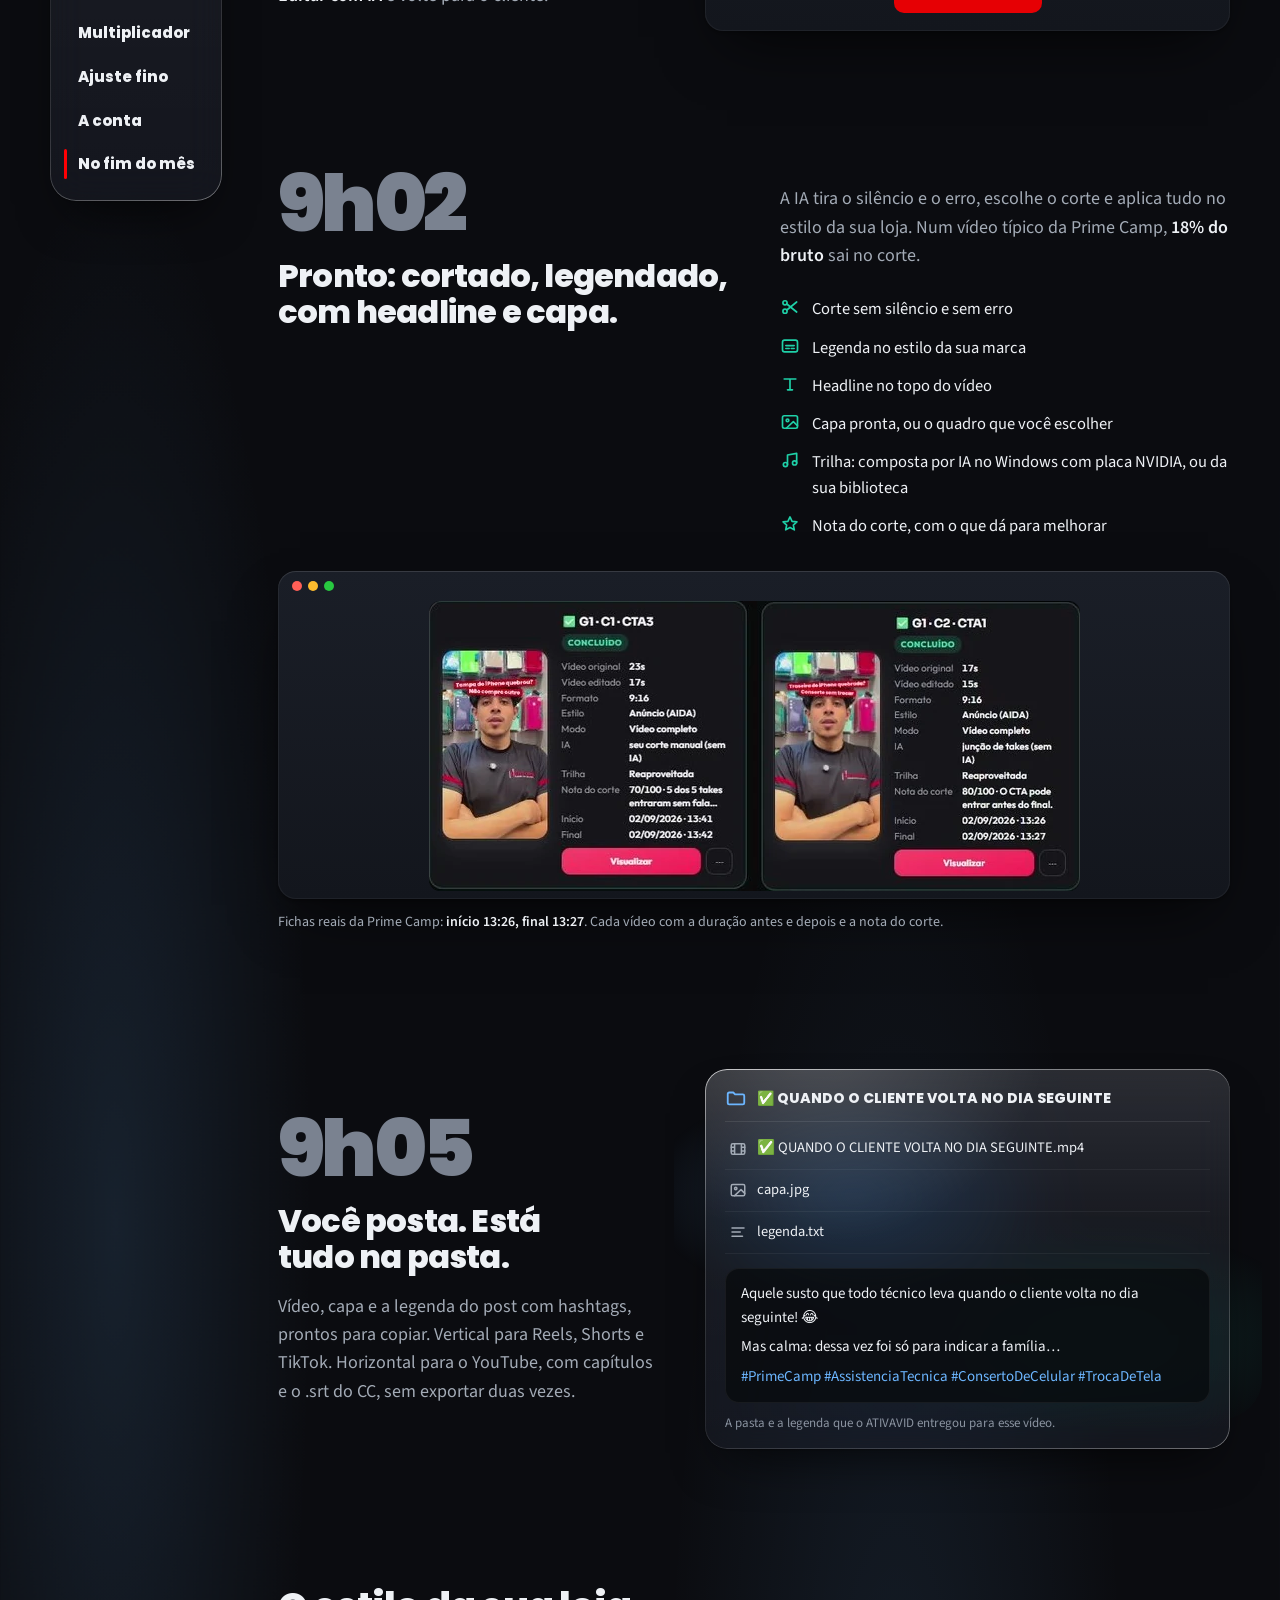
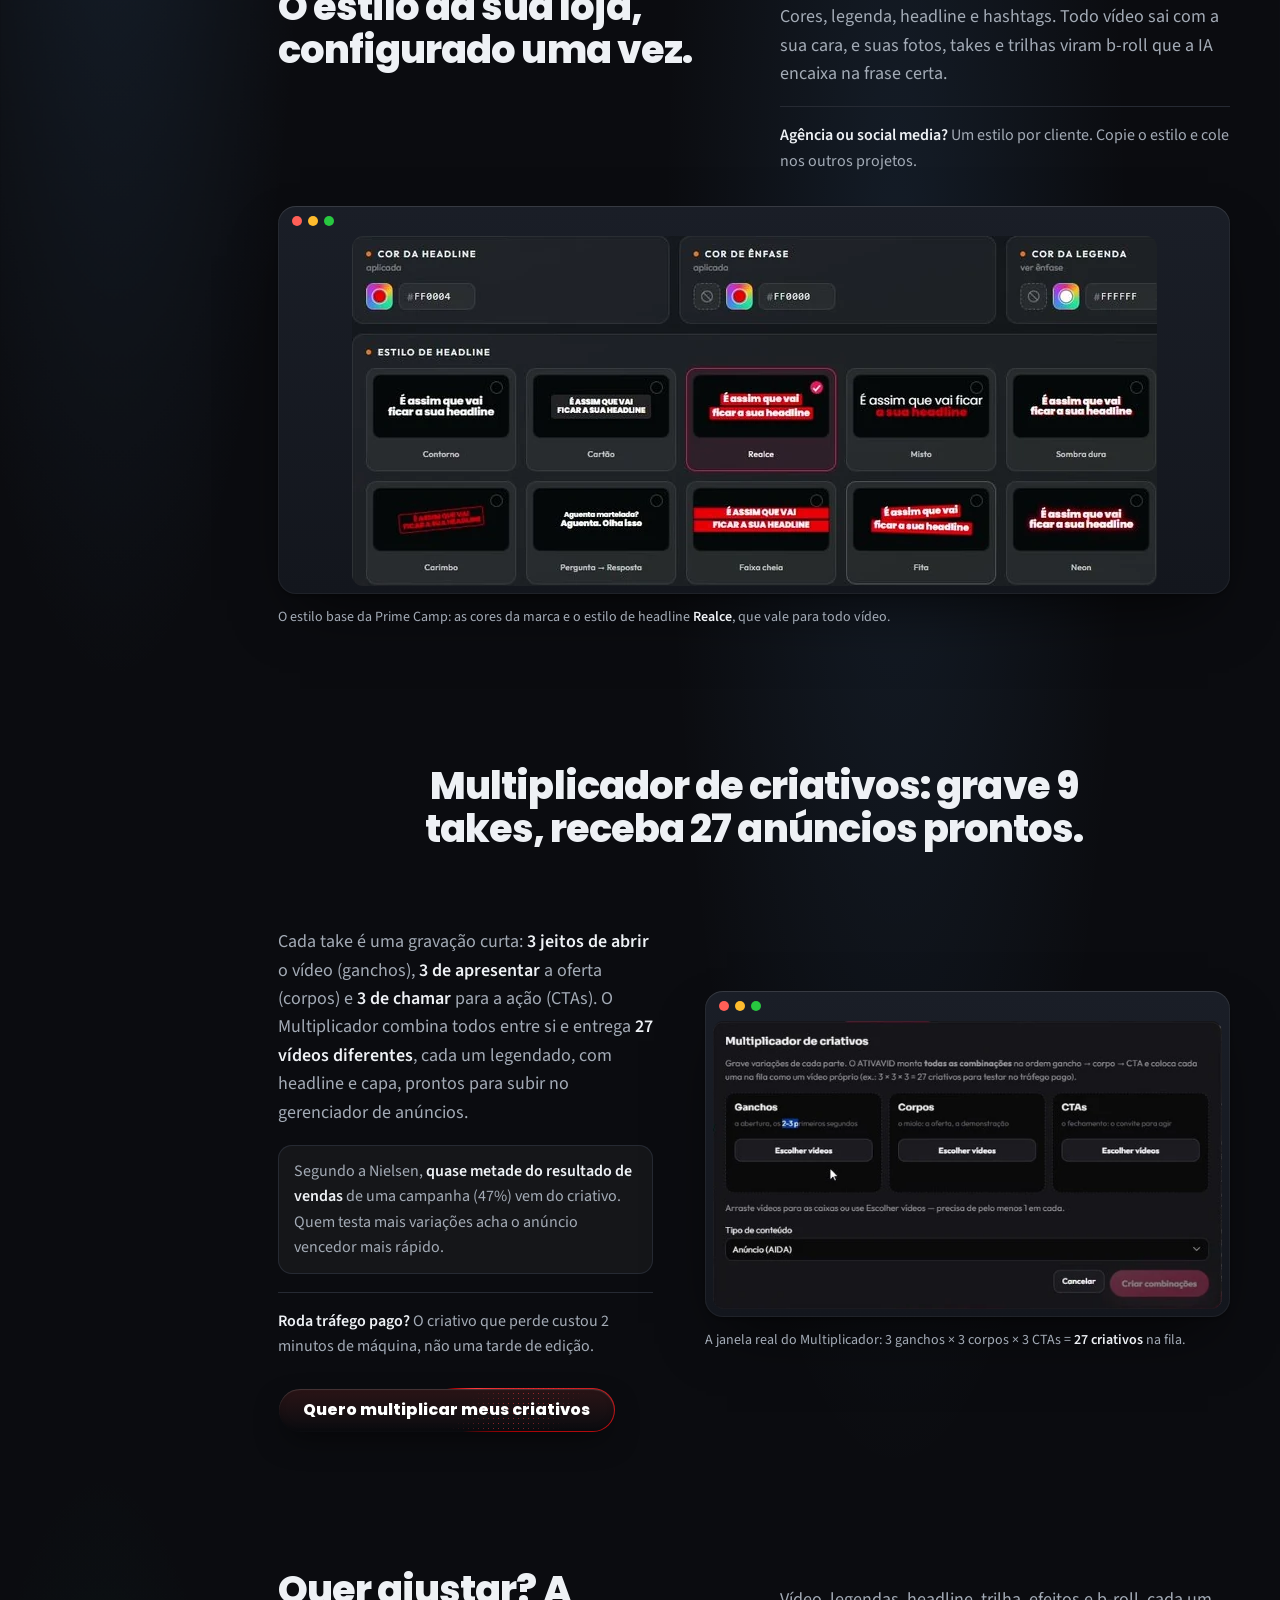
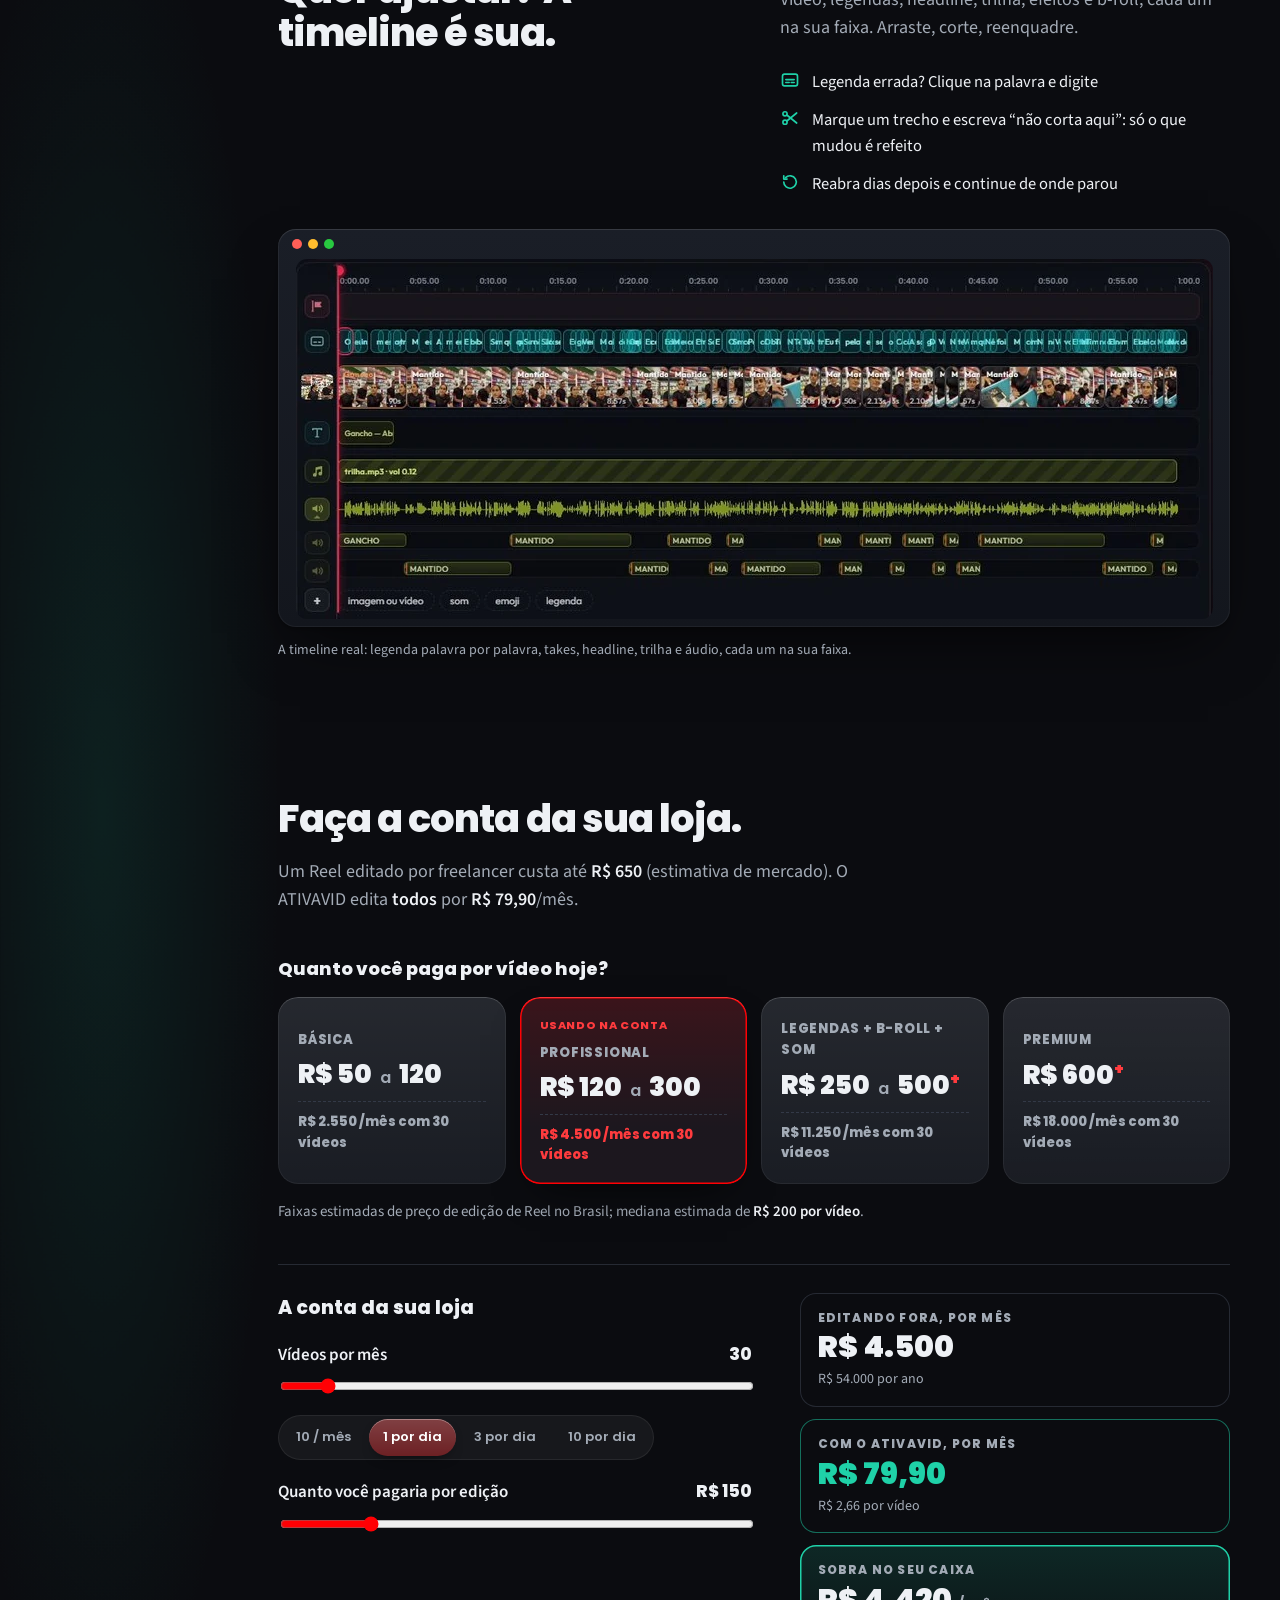
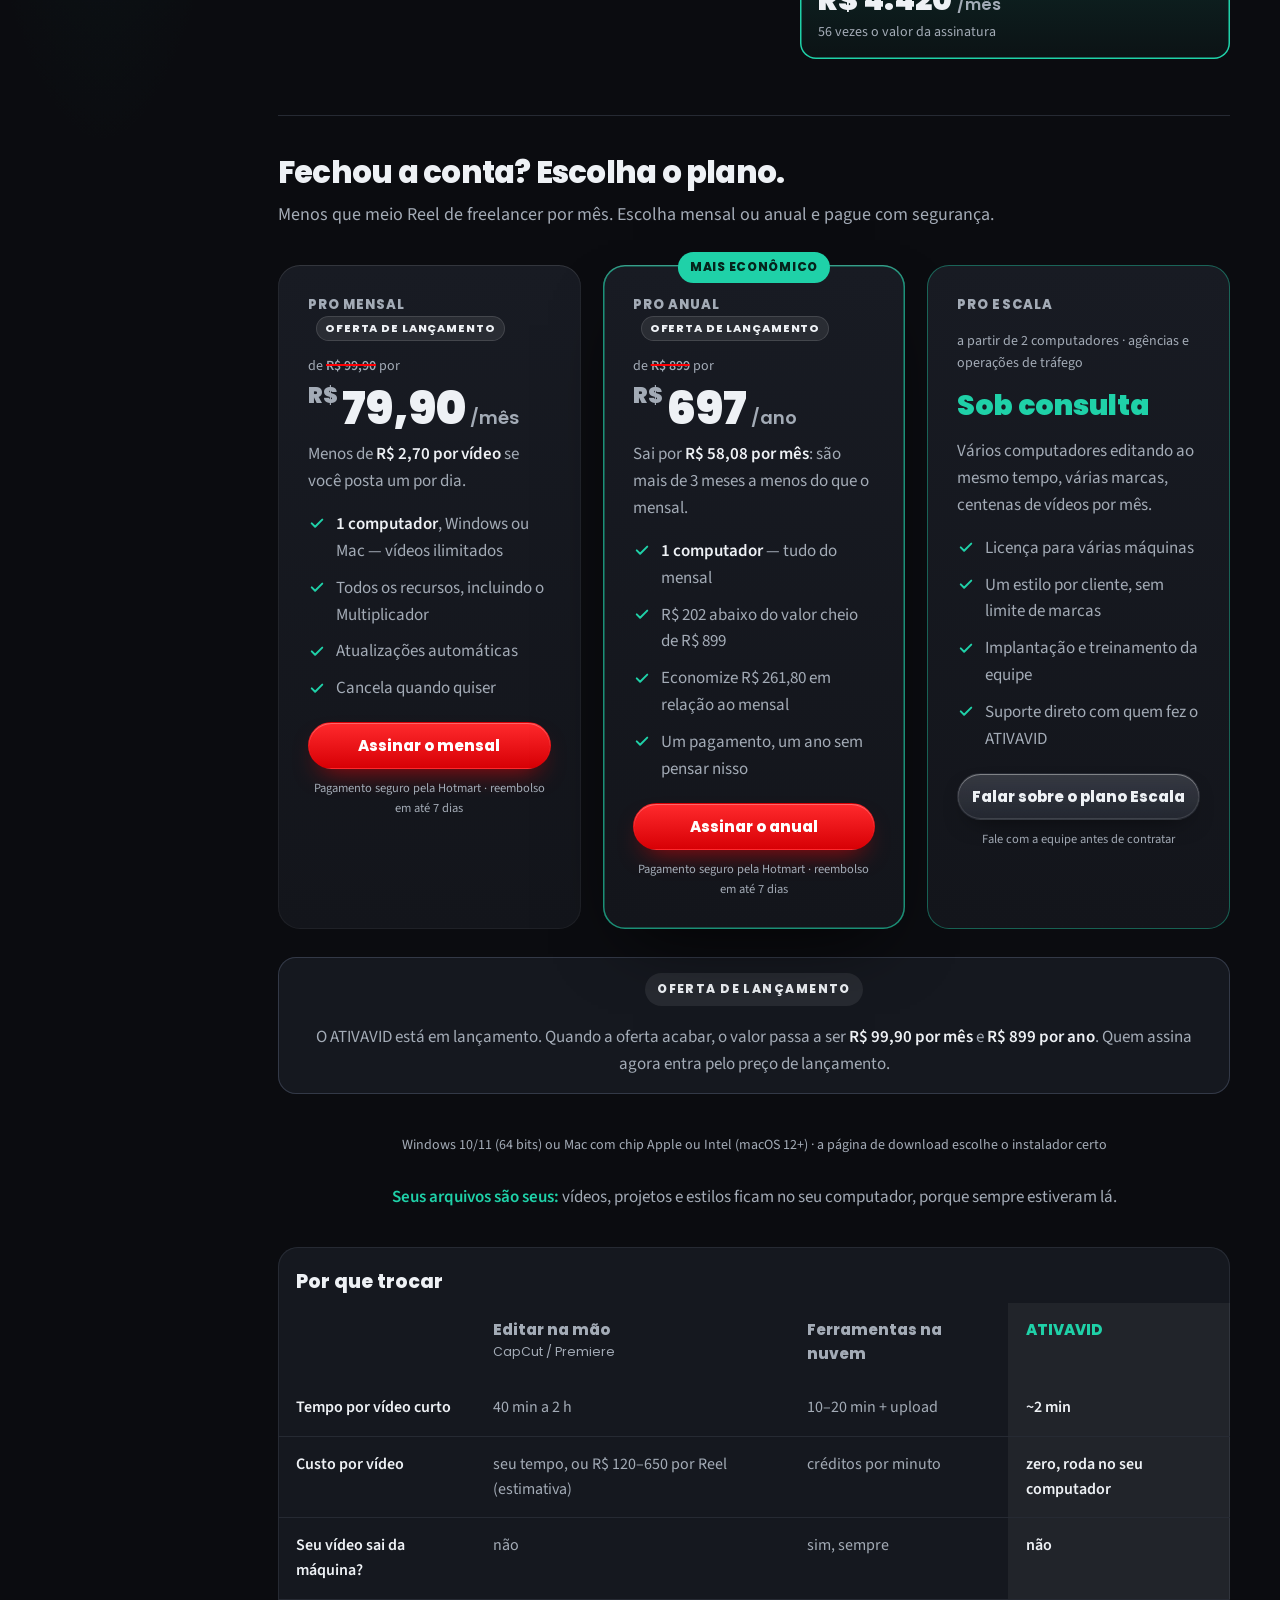
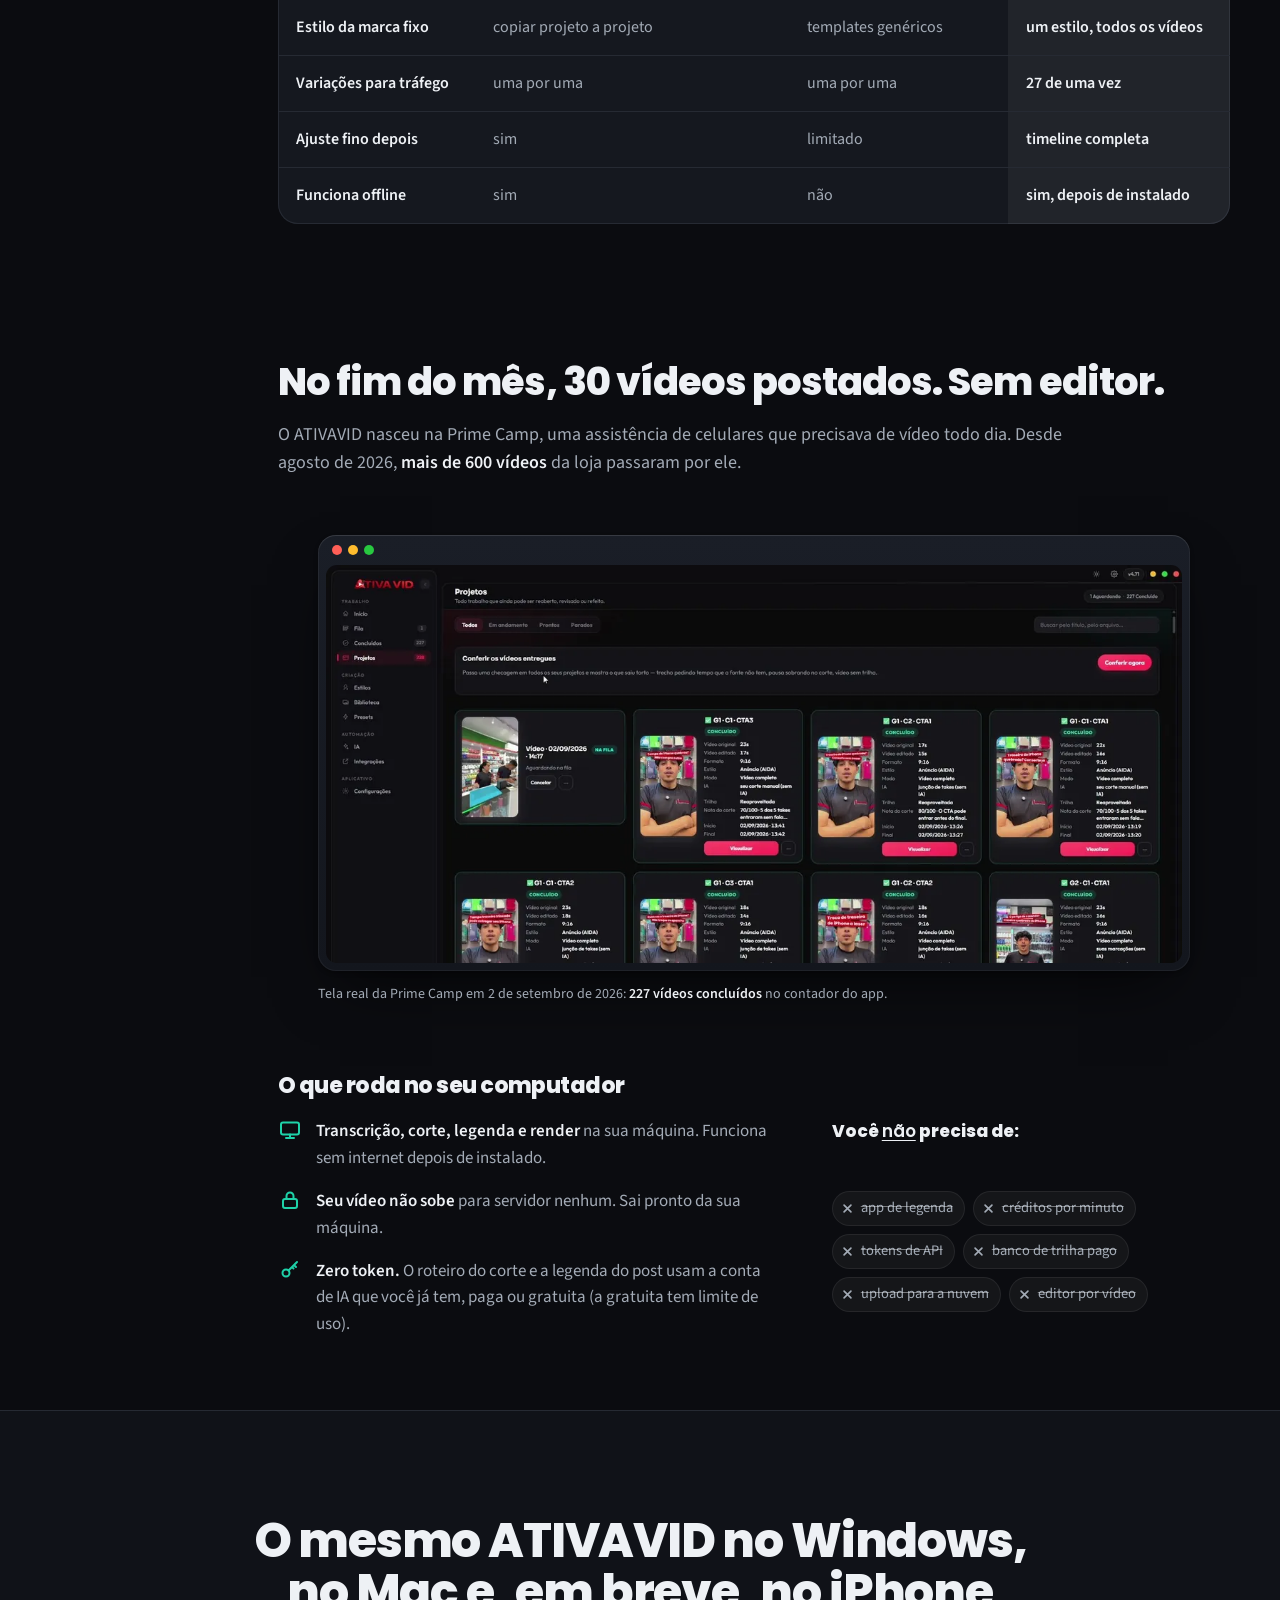
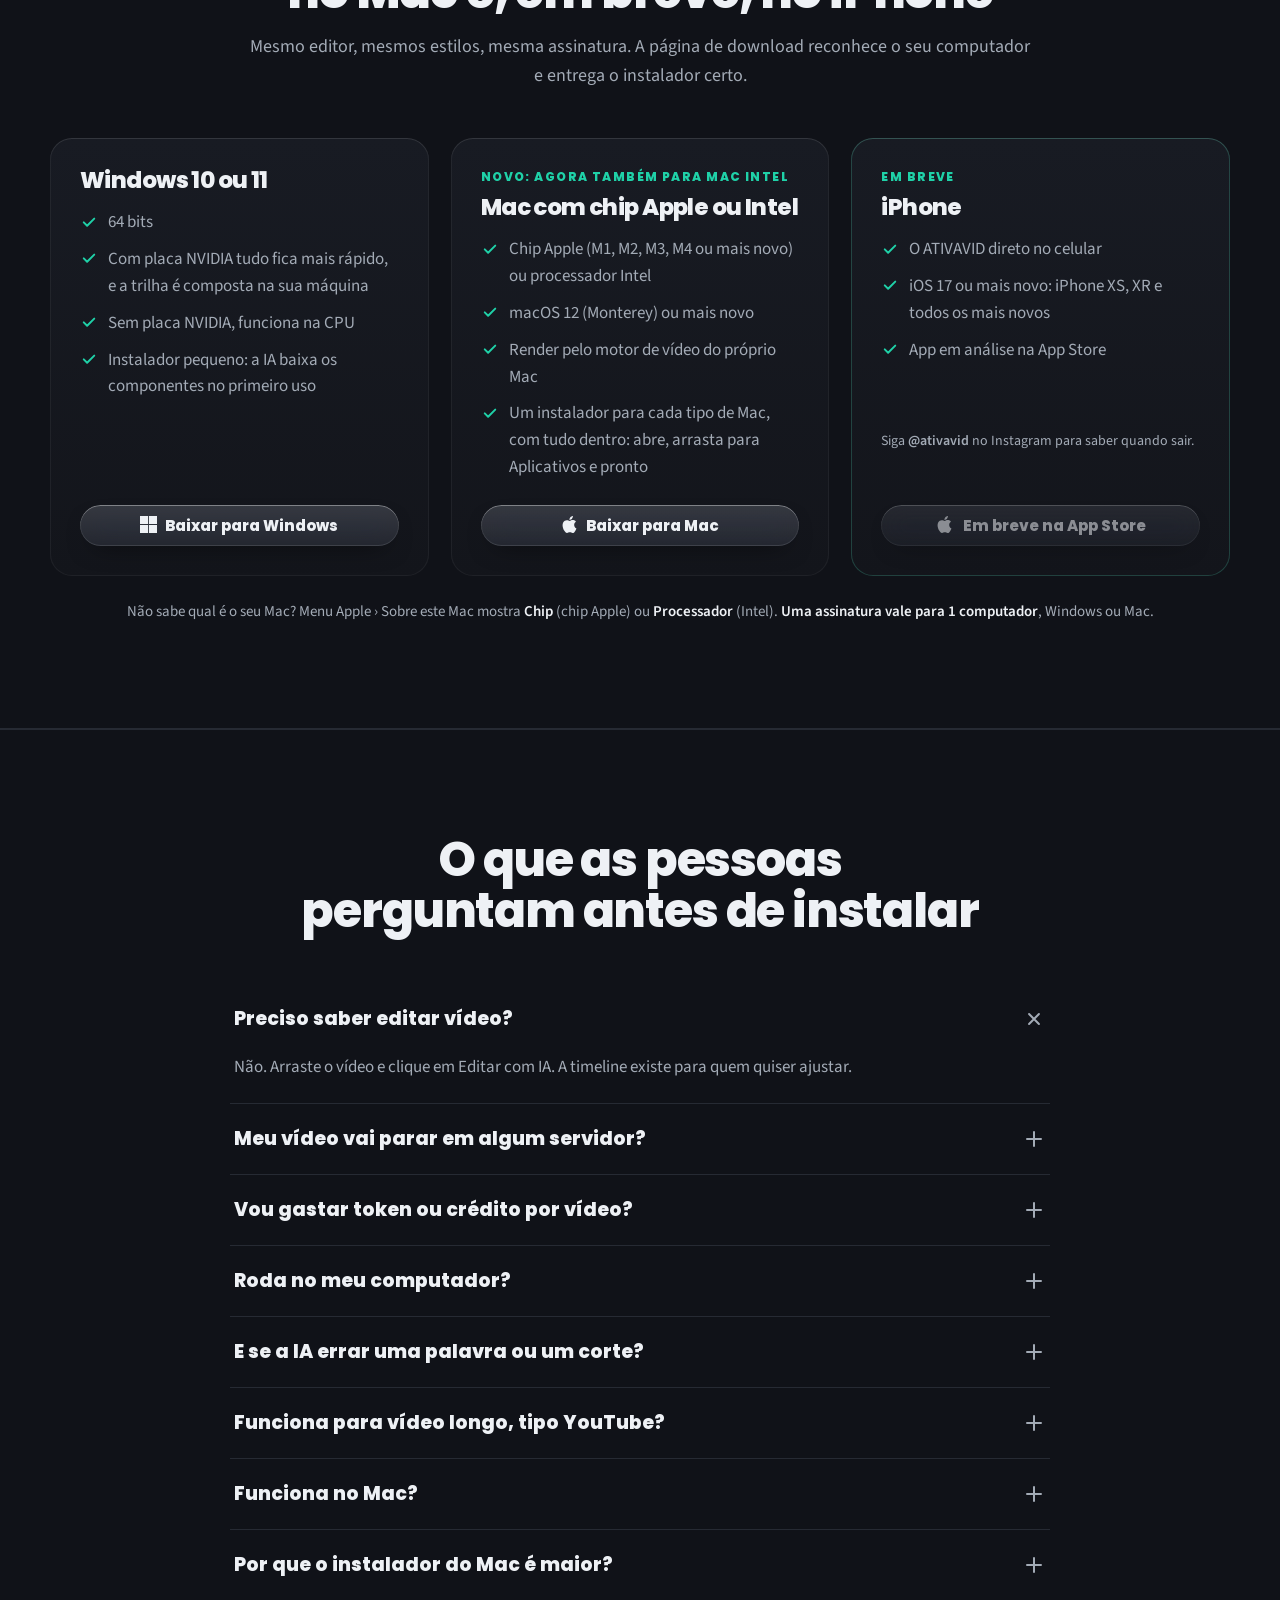
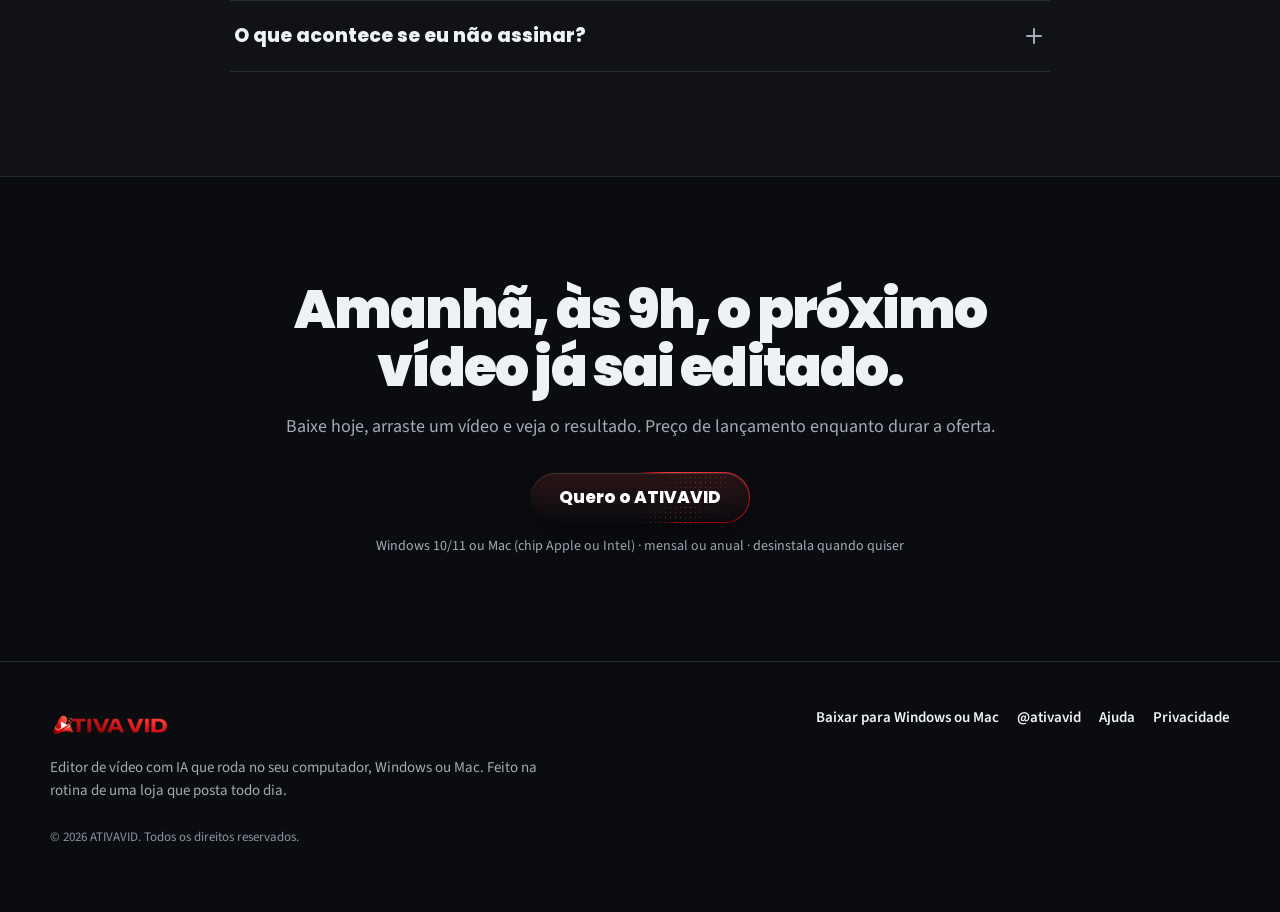
==== commit e25bca72: "Site: plano anual agora R$ 697 (era R$ 799): cards, dados estruturados, painel e página de download " ====
--- a/index.html
+++ b/index.html
@@ -84,8 +84,8 @@
           { "@type": "Offer", "name": "ATIVAVID — assinatura mensal", "price": "79.90", "priceCurrency": "BRL", "availability": "https://schema.org/InStock", "url": "https://ativavid.com/" },
           { "@type": "Offer", "name": "Pro Mensal", "price": "79.90", "priceCurrency": "BRL", "availability": "https://schema.org/InStock", "url": "https://ativavid.com/#preco",
             "priceSpecification": { "@type": "UnitPriceSpecification", "price": "79.90", "priceCurrency": "BRL", "unitCode": "MON", "referenceQuantity": { "@type": "QuantitativeValue", "value": 1, "unitCode": "MON" } } },
-          { "@type": "Offer", "name": "Pro Anual", "price": "799.00", "priceCurrency": "BRL", "availability": "https://schema.org/InStock", "url": "https://ativavid.com/#preco",
-            "priceSpecification": { "@type": "UnitPriceSpecification", "price": "799.00", "priceCurrency": "BRL", "unitCode": "ANN", "referenceQuantity": { "@type": "QuantitativeValue", "value": 1, "unitCode": "ANN" } } }
+          { "@type": "Offer", "name": "Pro Anual", "price": "697.00", "priceCurrency": "BRL", "availability": "https://schema.org/InStock", "url": "https://ativavid.com/#preco",
+            "priceSpecification": { "@type": "UnitPriceSpecification", "price": "697.00", "priceCurrency": "BRL", "unitCode": "ANN", "referenceQuantity": { "@type": "QuantitativeValue", "value": 1, "unitCode": "ANN" } } }
         ]
       },
       {
@@ -459,12 +459,12 @@
                 <p class="badge">Mais econômico</p>
                 <p class="plan-name">Pro Anual <span class="tag-launch">Oferta de lançamento</span></p>
                 <p class="price-de">de <s>R$ 899</s> por</p>
-                <p class="price"><small>R$</small>799<span>/ano</span></p>
-                <p class="plan-note">Sai por <b>R$ 66,58 por mês</b>: são 2 meses a menos do que o mensal.</p>
+                <p class="price"><small>R$</small>697<span>/ano</span></p>
+                <p class="plan-note">Sai por <b>R$ 58,08 por mês</b>: são mais de 3 meses a menos do que o mensal.</p>
                 <ul class="ticks">
                   <li><b>1 computador</b> — tudo do mensal</li>
-                  <li>R$ 100 abaixo do valor cheio de R$ 899</li>
-                  <li>Economize R$ 159,80 em relação ao mensal</li>
+                  <li>R$ 202 abaixo do valor cheio de R$ 899</li>
+                  <li>Economize R$ 261,80 em relação ao mensal</li>
                   <li>Um pagamento, um ano sem pensar nisso</li>
                 </ul>
                 <div class="plan-compra">
--- a/styles.css
+++ b/styles.css
@@ -445,19 +445,15 @@
 .price-consulta { font-size: 28px; padding: 10px 0 8px; color: var(--teal); }
 .plan-note { color: var(--dim); margin-top: 10px; }
 .plan-note b { color: var(--text); }
-.plan-escala .ticks { margin-bottom: 22px; }
+.plan-escala .ticks { margin-bottom: 0; }
 .plan-cta { margin-top: auto; width: 100%; }
 /* compra do plano: o bloco vai para o pé do card, para os botões ficarem alinhados */
-.plan-compra { margin-top: auto; padding-top: 20px; }
-.plan .ticks, .plan-escala .ticks { margin-bottom: 0; }
-/* no desktop, os três cards dividem as mesmas linhas (subgrid): título, preço, texto, lista e compra ficam alinhados */
-@media (min-width: 961px) {
-  .plans { grid-template-rows: repeat(6, auto); }
-  .plan { display: grid; grid-row: span 6; grid-template-rows: subgrid; align-content: start; }
-}
-.plan-cta-escala { margin-top: 0; padding: 15px 22px; font-size: 16px; }
+.plan-compra { margin-top: 0; padding-top: 20px; }
+.plan-cta { display: flex; box-sizing: border-box; }
+.plan-cta-forte, .plan-cta-escala { border: 1px solid transparent; }
+.plan-cta-escala { margin-top: 0; padding: 15px 14px; font-size: 15px; }
 /* o botão de compra dos planos: vermelho com luz no topo, sem o miolo escuro do alc-shiny */
-.plan-cta-forte { margin-top: 0; padding: 15px 22px; font-size: 16px; color: #fff;
+.plan-cta-forte { margin-top: 0; padding: 15px 14px; font-size: 15px; color: #fff;
   background: linear-gradient(180deg, #ff2a2d, #d70005);
   box-shadow: inset 0 1px 0 rgb(255 255 255 / .28), 0 12px 26px -12px rgb(255 0 4 / .7); }
 .plan-cta-forte:hover { transform: translateY(-2px); box-shadow: inset 0 1px 0 rgb(255 255 255 / .28), 0 18px 34px -12px rgb(255 0 4 / .8); }
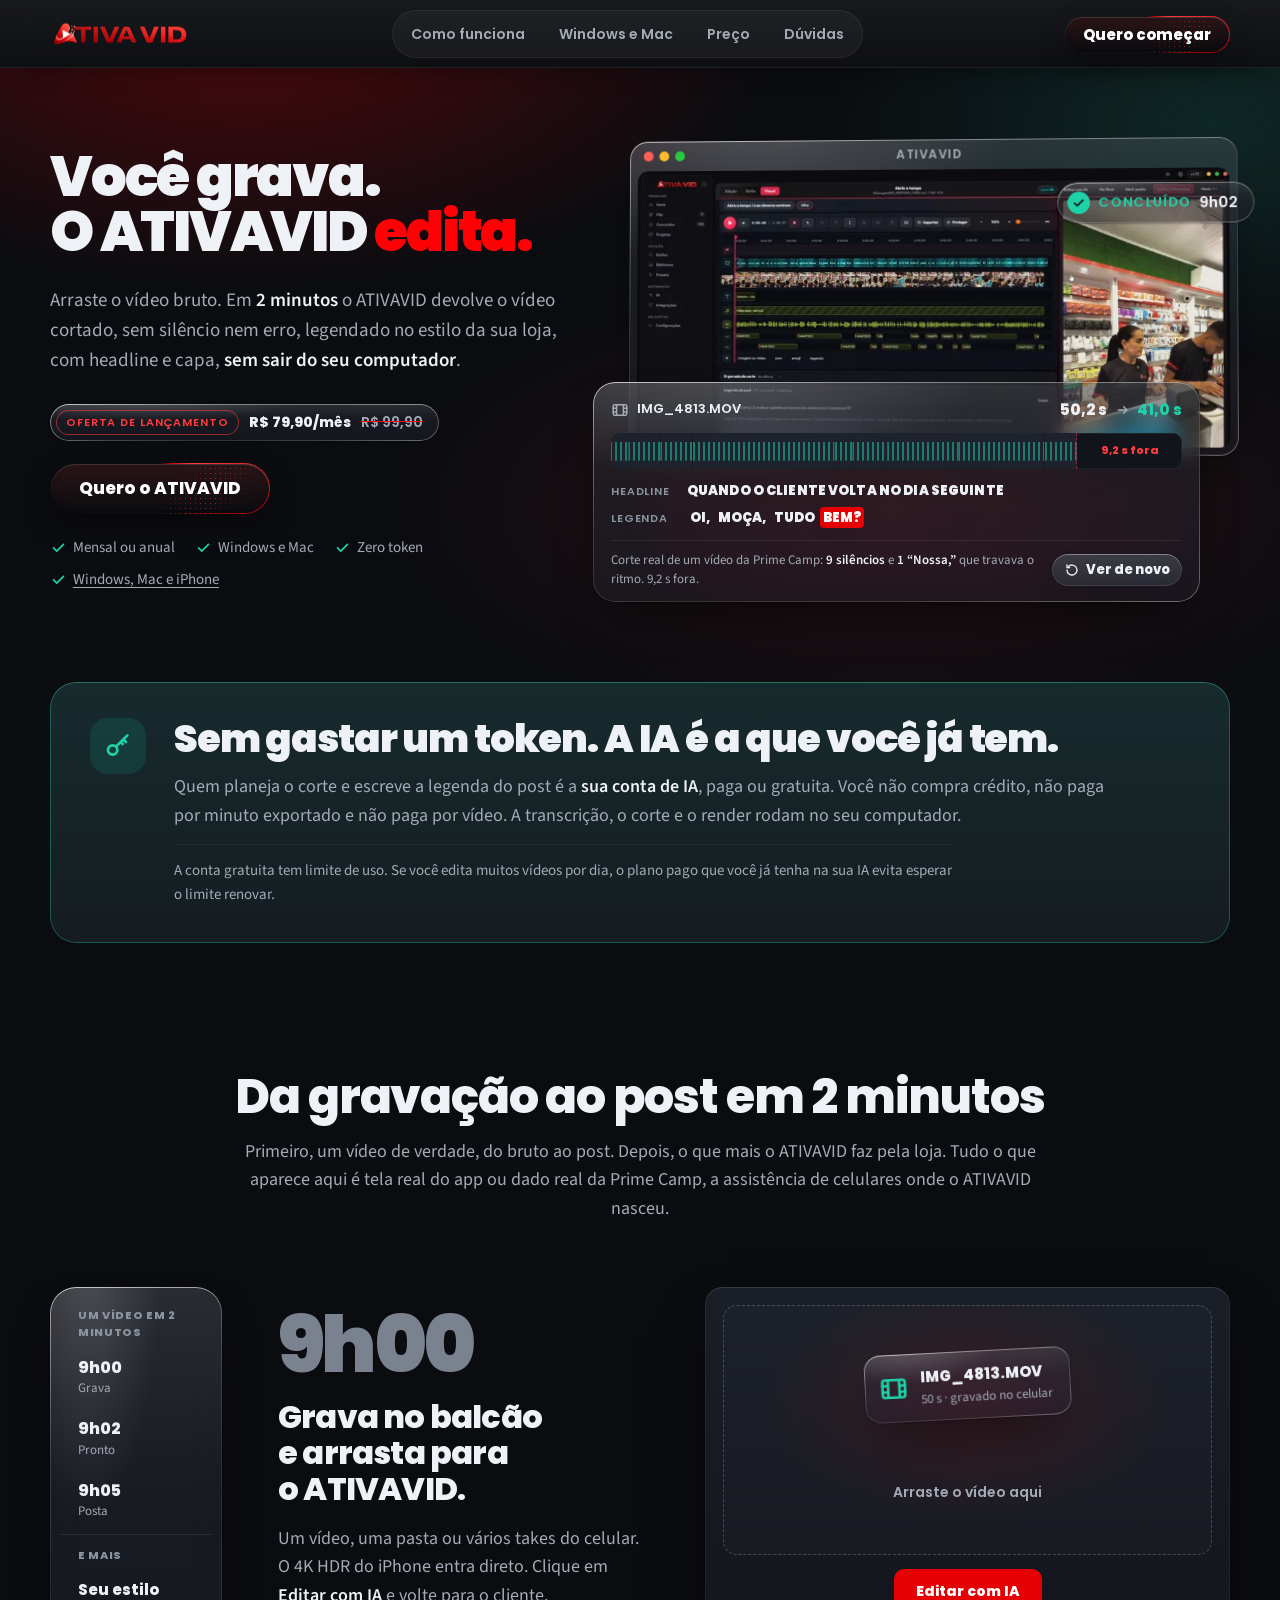
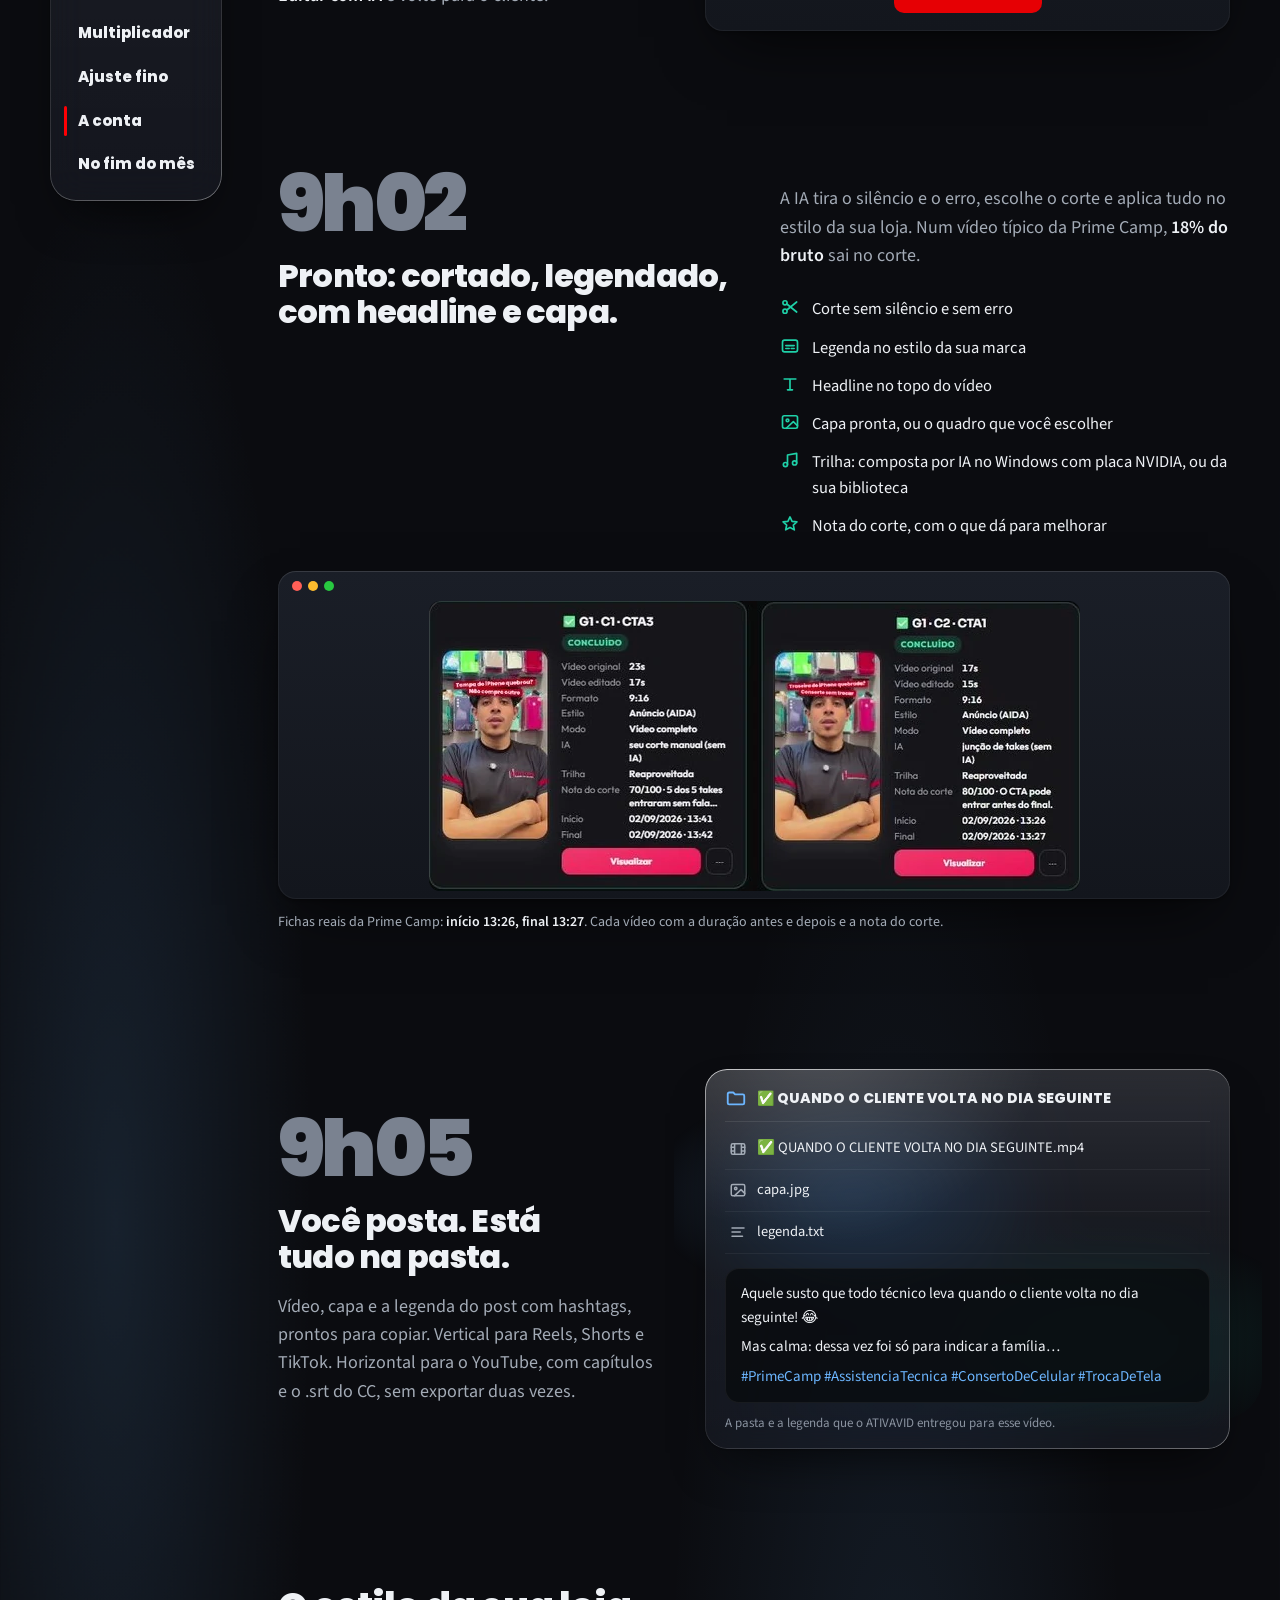
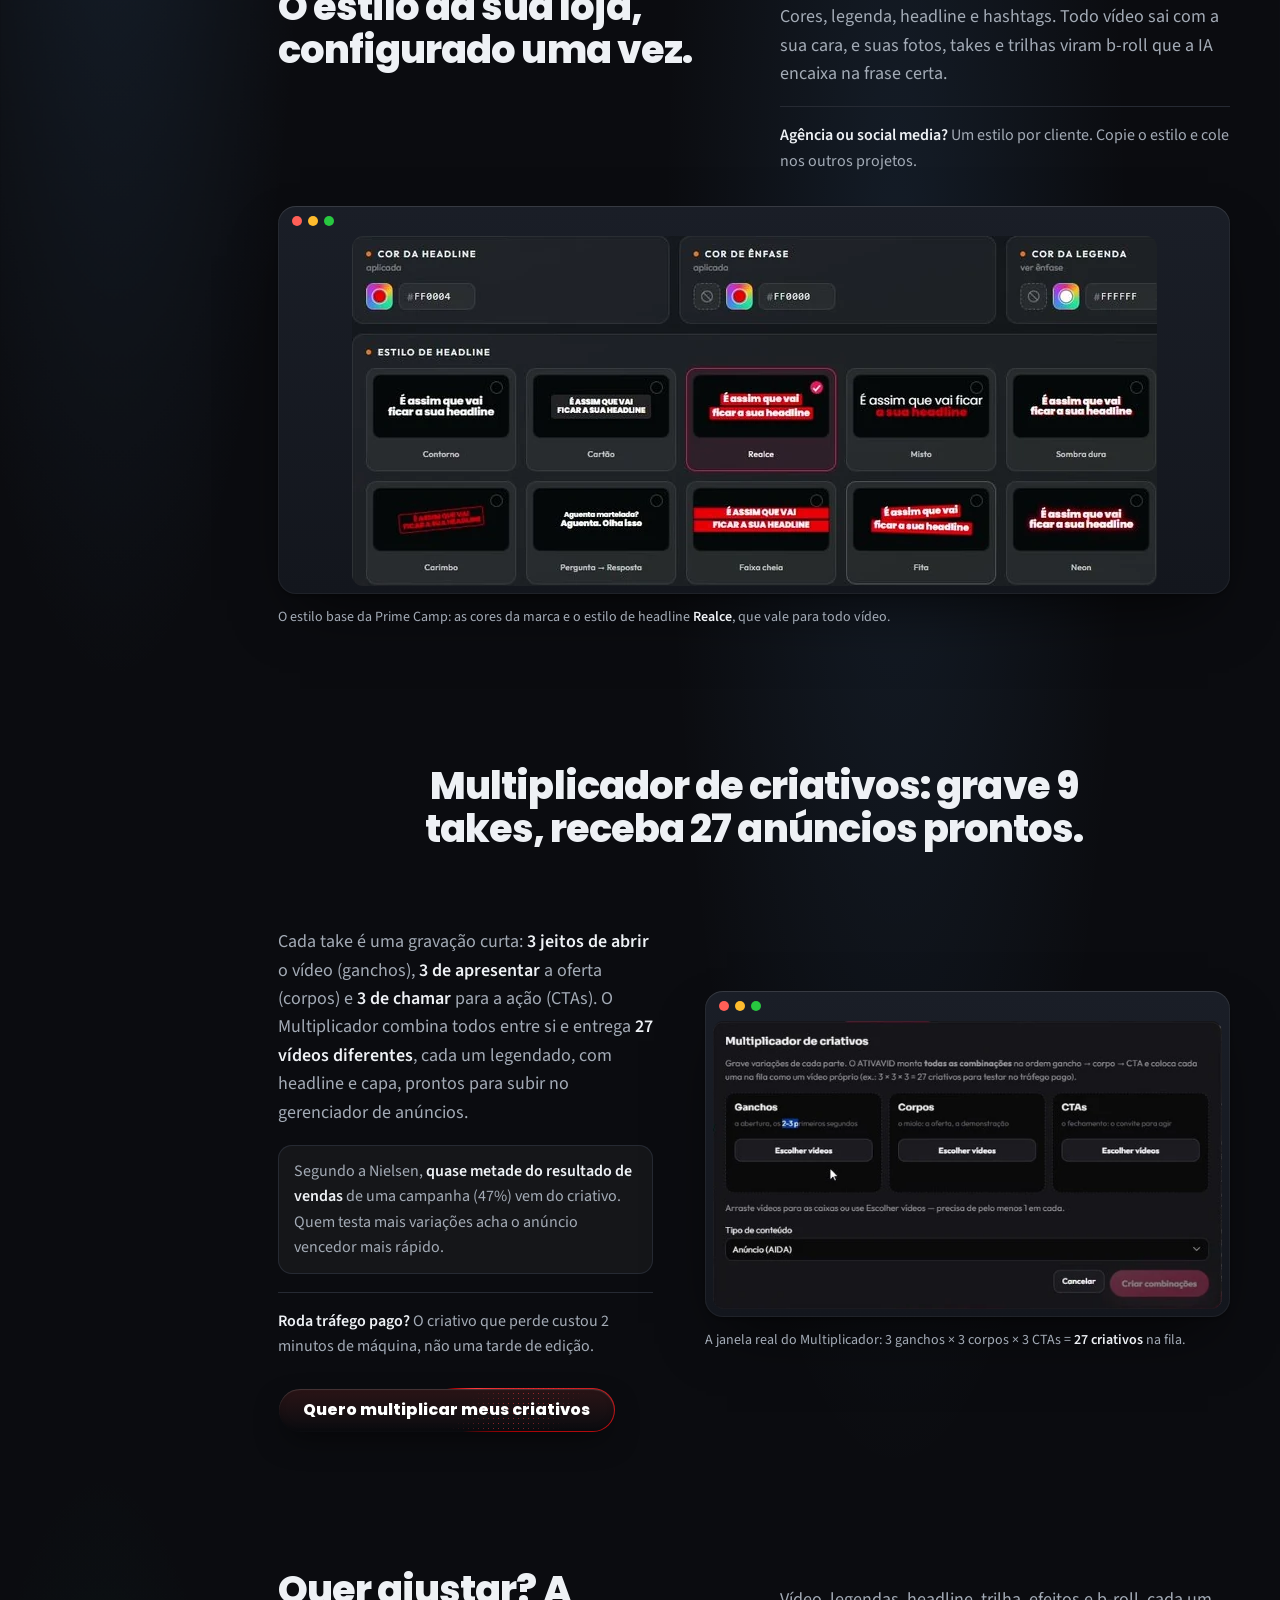
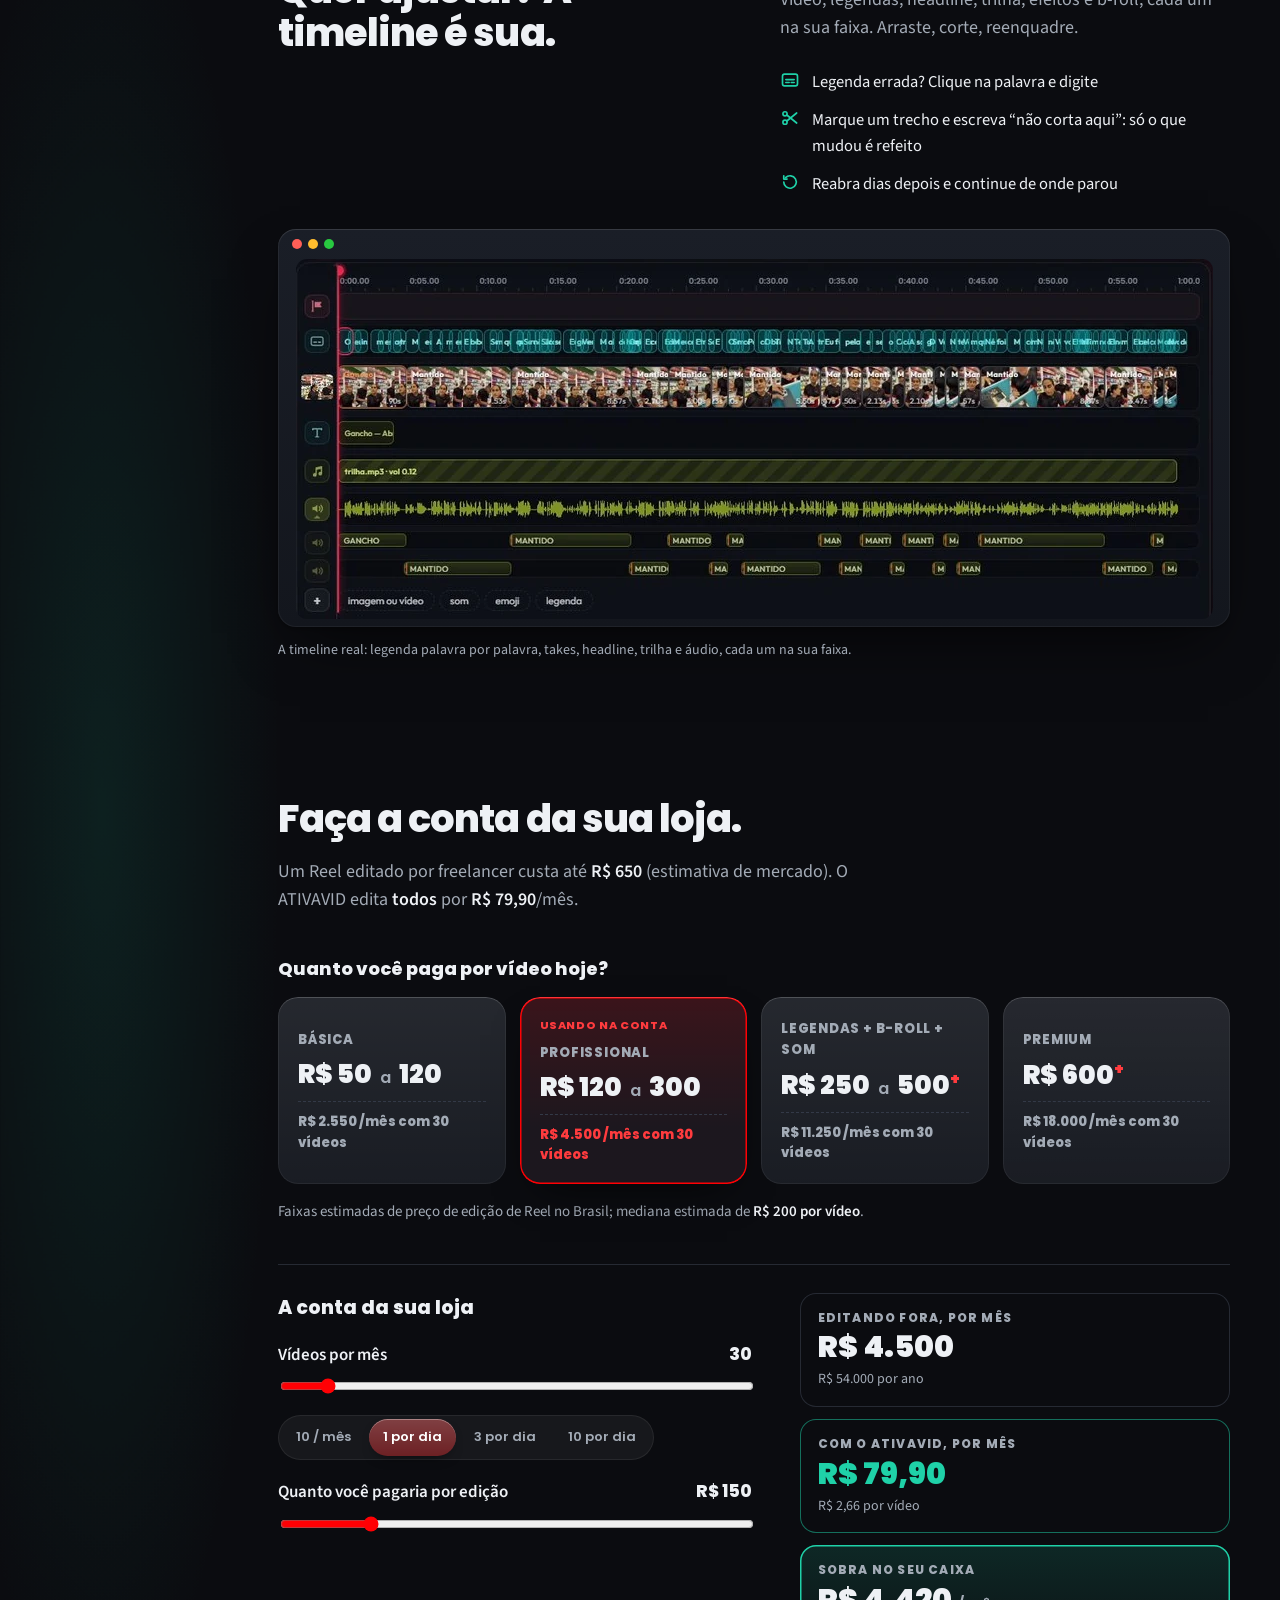
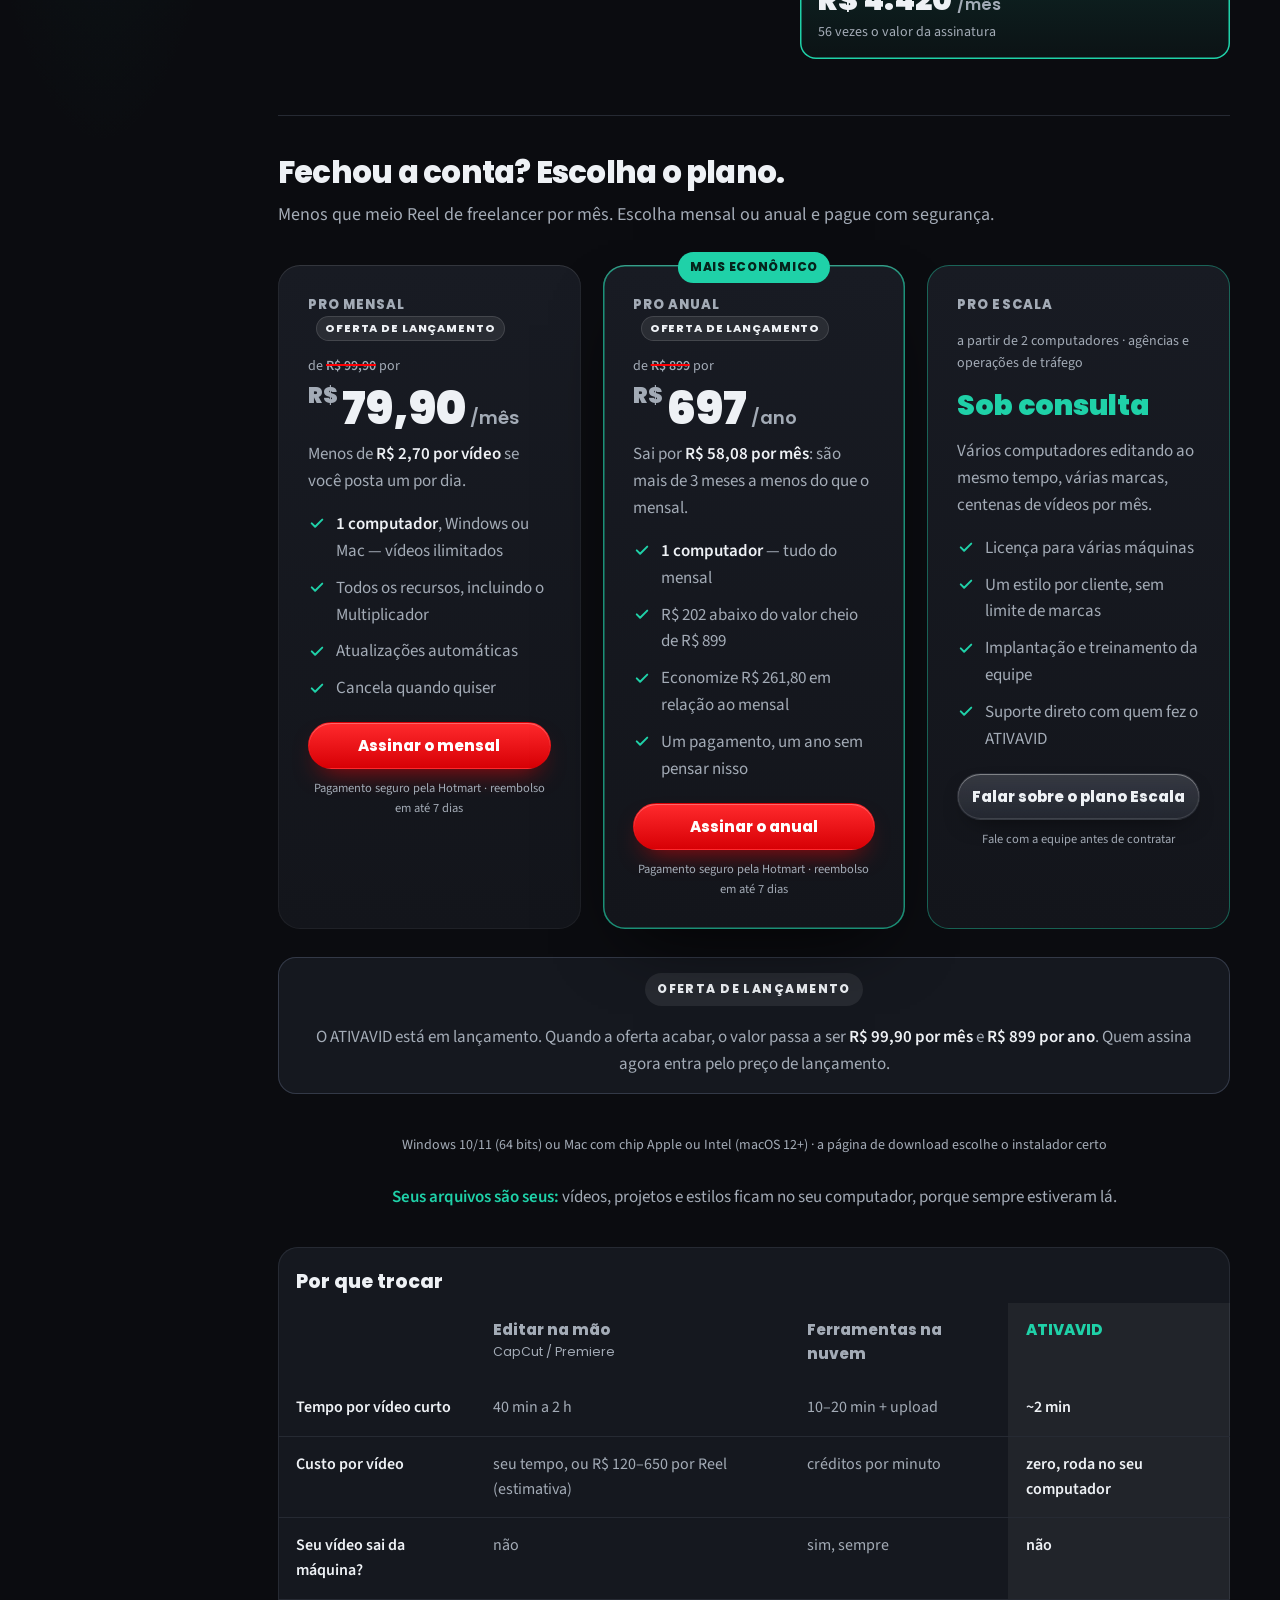
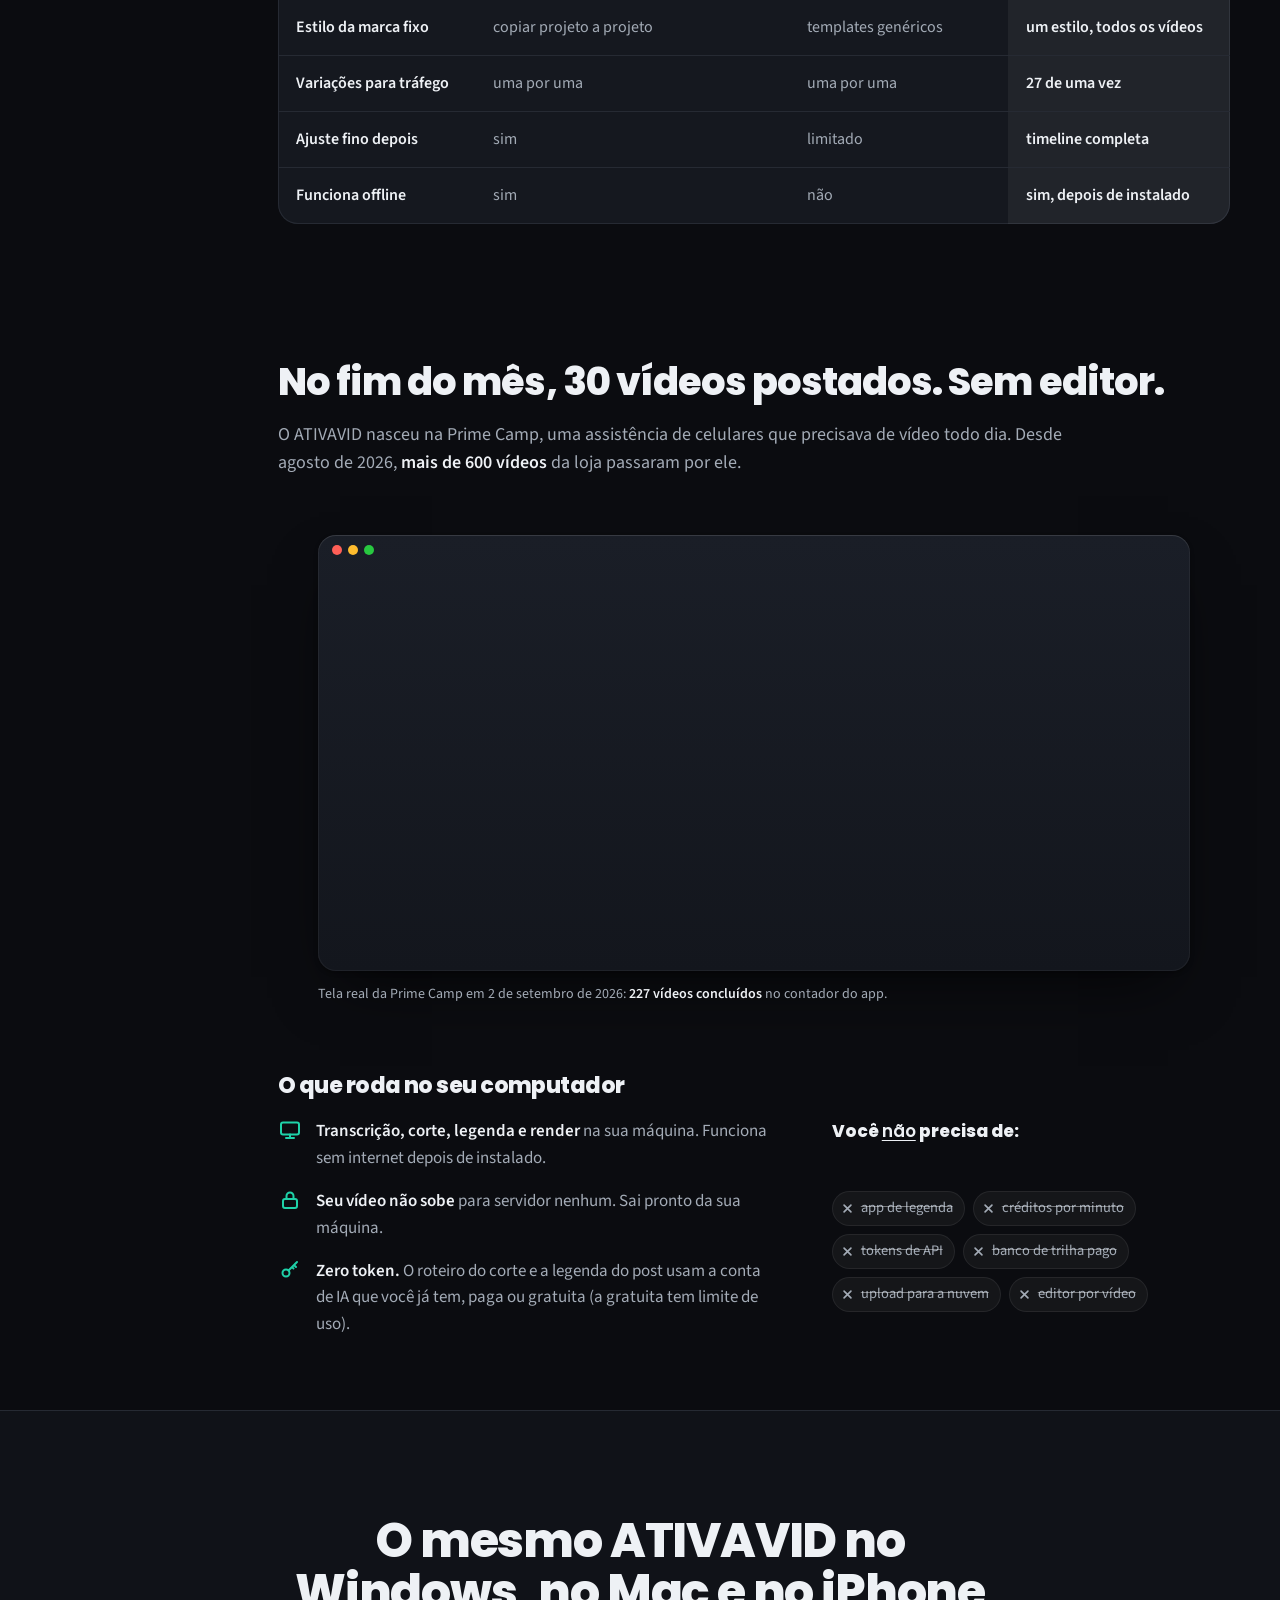
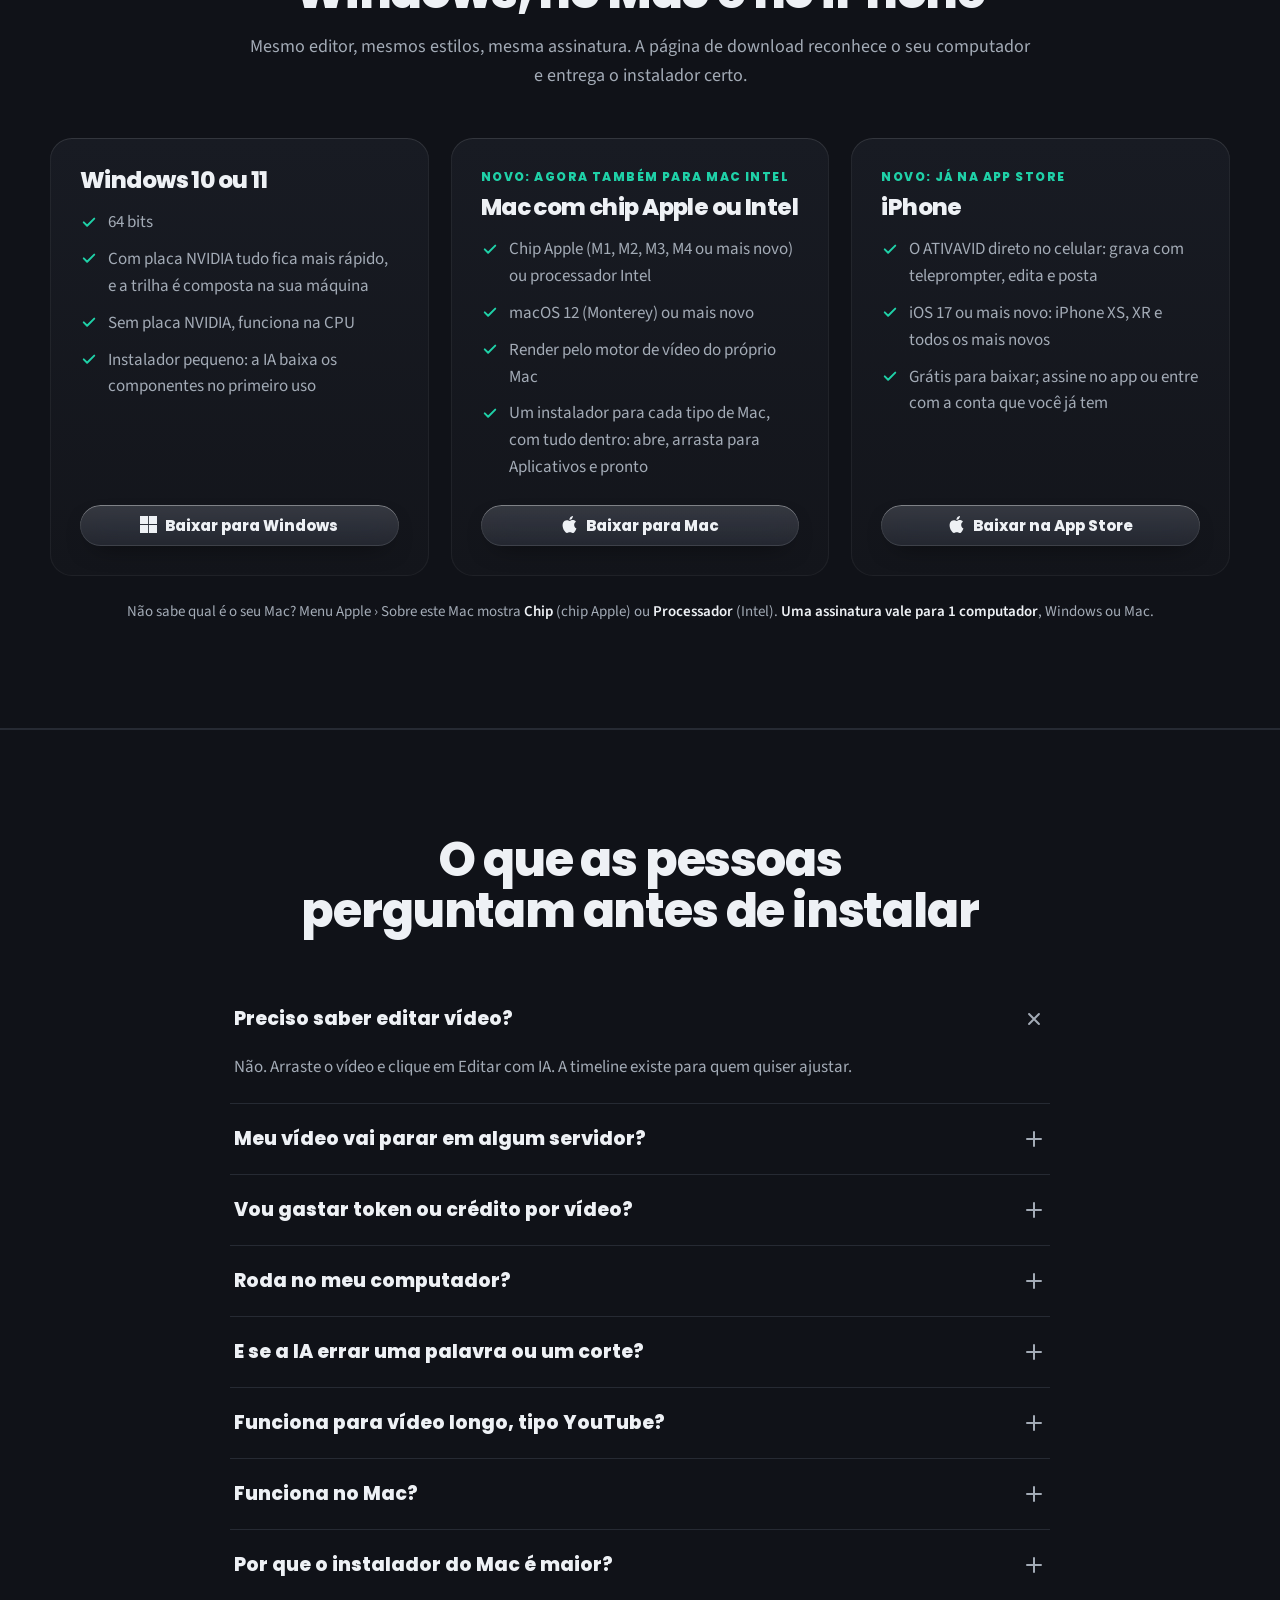
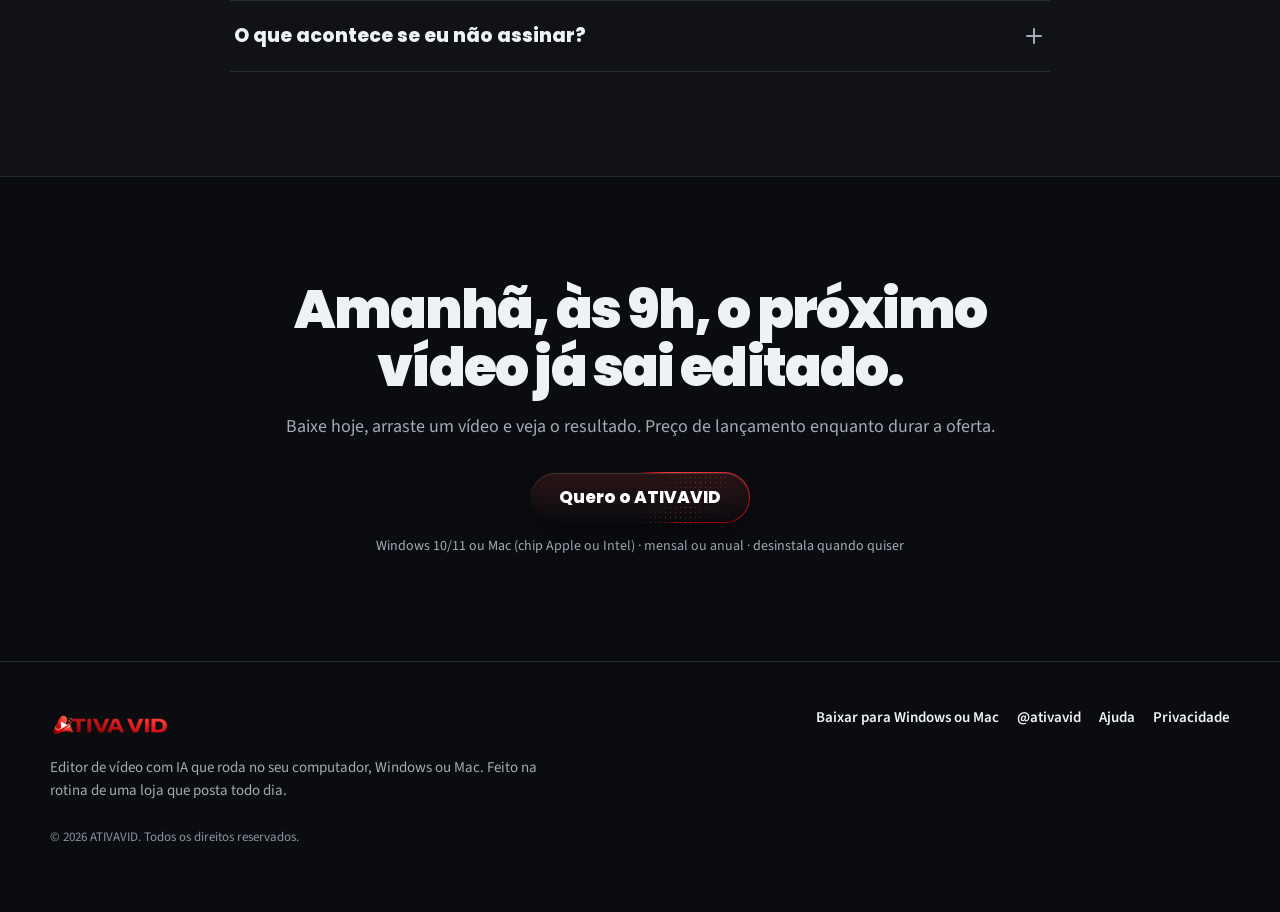
==== commit dd2d78da: "Site: app do iPhone na App Store (link oficial no cartão, no /baixar, na instalação e no banner do S" ====
--- a/index.html
+++ b/index.html
@@ -7,6 +7,7 @@
   <meta name="description" content="ATIVAVID é o editor de vídeo com IA que roda no seu computador, Windows ou Mac: transcreve, corta silêncios e erros, legenda no seu estilo, cria headline, capa e a legenda do post. Reels, Shorts e YouTube. Mensal ou anual.">
   <link rel="canonical" href="https://ativavid.com/">
   <meta name="robots" content="index, follow, max-image-preview:large">
+  <meta name="apple-itunes-app" content="app-id=6819453789">
   <meta name="theme-color" content="#0b0c10">
   <meta name="color-scheme" content="dark">
   <meta property="og:type" content="website">
@@ -63,7 +64,7 @@
         "description": "Editor de vídeo com IA que roda no seu computador, Windows ou Mac: transcreve, corta silêncios e erros, legenda no seu estilo, cria headline, capa e a legenda do post. Reels, Shorts, TikTok e YouTube.",
         "applicationCategory": "MultimediaApplication",
         "applicationSubCategory": "Editor de vídeo com IA",
-        "operatingSystem": "Windows 10, Windows 11 (64 bits), macOS 12 ou mais novo (chip Apple ou Intel)",
+        "operatingSystem": "Windows 10, Windows 11 (64 bits), macOS 12 ou mais novo (chip Apple ou Intel), iOS 17 ou mais novo",
         "url": "https://ativavid.com/",
         "downloadUrl": "https://ativavid.com/",
         "image": "https://ativavid.com/assets/og.jpg",
@@ -171,7 +172,7 @@
           <li><svg class="ico" aria-hidden="true"><use href="#i-check"/></svg>Mensal ou anual</li>
           <li><svg class="ico" aria-hidden="true"><use href="#i-check"/></svg>Windows e Mac</li>
           <li><svg class="ico" aria-hidden="true"><use href="#i-check"/></svg>Zero token</li>
-          <li><svg class="ico" aria-hidden="true"><use href="#i-check"/></svg><a href="#plataformas">Windows e Mac · iPhone em breve</a></li>
+          <li><svg class="ico" aria-hidden="true"><use href="#i-check"/></svg><a href="#plataformas">Windows, Mac e iPhone</a></li>
         </ul>
       </div>
 
@@ -558,7 +559,7 @@
   <section class="plataformas" id="plataformas" aria-labelledby="platTit">
     <div class="wrap">
       <div class="sec-head">
-        <h2 id="platTit">O mesmo ATIVAVID no Windows, no Mac e, em breve, no iPhone</h2>
+        <h2 id="platTit">O mesmo ATIVAVID no Windows, no Mac e no iPhone</h2>
         <p class="sub">Mesmo editor, mesmos estilos, mesma assinatura. A página de download reconhece o seu computador e entrega o instalador certo.</p>
       </div>
       <div class="plat-grid tres">
@@ -583,16 +584,15 @@
           </ul>
           <button type="button" class="btn btn-vidro plat-btn" data-ativa-form="ativavid-864e5e" data-ativa-params="sistema=mac" data-cta="plat-mac" data-mac-botao><svg class="ico-so" viewBox="0 0 24 24" aria-hidden="true"><path d="M12.152 6.896c-.948 0-2.415-1.078-3.96-1.04-2.04.027-3.91 1.183-4.961 3.014-2.117 3.675-.546 9.103 1.519 12.09 1.013 1.454 2.208 3.09 3.792 3.039 1.52-.065 2.09-.987 3.935-.987 1.831 0 2.35.987 3.96.948 1.637-.026 2.676-1.48 3.676-2.948 1.156-1.688 1.636-3.325 1.662-3.415-.039-.013-3.182-1.221-3.22-4.857-.026-3.04 2.48-4.494 2.597-4.559-1.429-2.09-3.623-2.324-4.39-2.376-2-.156-3.675 1.09-4.61 1.09zM15.53 3.83c.843-1.012 1.4-2.427 1.245-3.83-1.207.052-2.662.805-3.532 1.818-.78.896-1.454 2.338-1.273 3.714 1.338.104 2.715-.688 3.559-1.701"/></svg><span data-mac-rotulo>Baixar para Mac</span></button>
         </article>
-        <article class="plat-card plat-card-breve" id="cardIphone">
-          <p class="plat-tag">Em breve</p>
+        <article class="plat-card" id="cardIphone">
+          <p class="plat-tag">Novo: já na App Store</p>
           <h3>iPhone</h3>
           <ul class="ticks">
-            <li>O ATIVAVID direto no celular</li>
+            <li>O ATIVAVID direto no celular: grava com teleprompter, edita e posta</li>
             <li>iOS 17 ou mais novo: iPhone XS, XR e todos os mais novos</li>
-            <li>App em análise na App Store</li>
+            <li>Grátis para baixar; assine no app ou entre com a conta que você já tem</li>
           </ul>
-          <p class="plat-meta">Siga <b>@ativavid</b> no Instagram para saber quando sair.</p>
-          <span class="btn btn-vidro plat-btn btn-breve" role="link" aria-disabled="true"><svg class="ico-so" viewBox="0 0 24 24" aria-hidden="true"><path d="M12.152 6.896c-.948 0-2.415-1.078-3.96-1.04-2.04.027-3.91 1.183-4.961 3.014-2.117 3.675-.546 9.103 1.519 12.09 1.013 1.454 2.208 3.09 3.792 3.039 1.52-.065 2.09-.987 3.935-.987 1.831 0 2.35.987 3.96.948 1.637-.026 2.676-1.48 3.676-2.948 1.156-1.688 1.636-3.325 1.662-3.415-.039-.013-3.182-1.221-3.22-4.857-.026-3.04 2.48-4.494 2.597-4.559-1.429-2.09-3.623-2.324-4.39-2.376-2-.156-3.675 1.09-4.61 1.09zM15.53 3.83c.843-1.012 1.4-2.427 1.245-3.83-1.207.052-2.662.805-3.532 1.818-.78.896-1.454 2.338-1.273 3.714 1.338.104 2.715-.688 3.559-1.701"/></svg><span>Em breve na App Store</span></span>
+          <a class="btn btn-vidro plat-btn" href="https://apps.apple.com/br/app/ativavid-editor-com-ia/id6819453789" target="_blank" rel="noopener" data-cta="plat-iphone"><svg class="ico-so" viewBox="0 0 24 24" aria-hidden="true"><path d="M12.152 6.896c-.948 0-2.415-1.078-3.96-1.04-2.04.027-3.91 1.183-4.961 3.014-2.117 3.675-.546 9.103 1.519 12.09 1.013 1.454 2.208 3.09 3.792 3.039 1.52-.065 2.09-.987 3.935-.987 1.831 0 2.35.987 3.96.948 1.637-.026 2.676-1.48 3.676-2.948 1.156-1.688 1.636-3.325 1.662-3.415-.039-.013-3.182-1.221-3.22-4.857-.026-3.04 2.48-4.494 2.597-4.559-1.429-2.09-3.623-2.324-4.39-2.376-2-.156-3.675 1.09-4.61 1.09zM15.53 3.83c.843-1.012 1.4-2.427 1.245-3.83-1.207.052-2.662.805-3.532 1.818-.78.896-1.454 2.338-1.273 3.714 1.338.104 2.715-.688 3.559-1.701"/></svg><span>Baixar na App Store</span></a>
         </article>
       </div>
       <p class="plat-nota"><span data-mac-nota></span>Não sabe qual é o seu Mac? Menu Apple › Sobre este Mac mostra <b>Chip</b> (chip Apple) ou <b>Processador</b> (Intel). <b>Uma assinatura vale para 1 computador</b>, Windows ou Mac.</p>
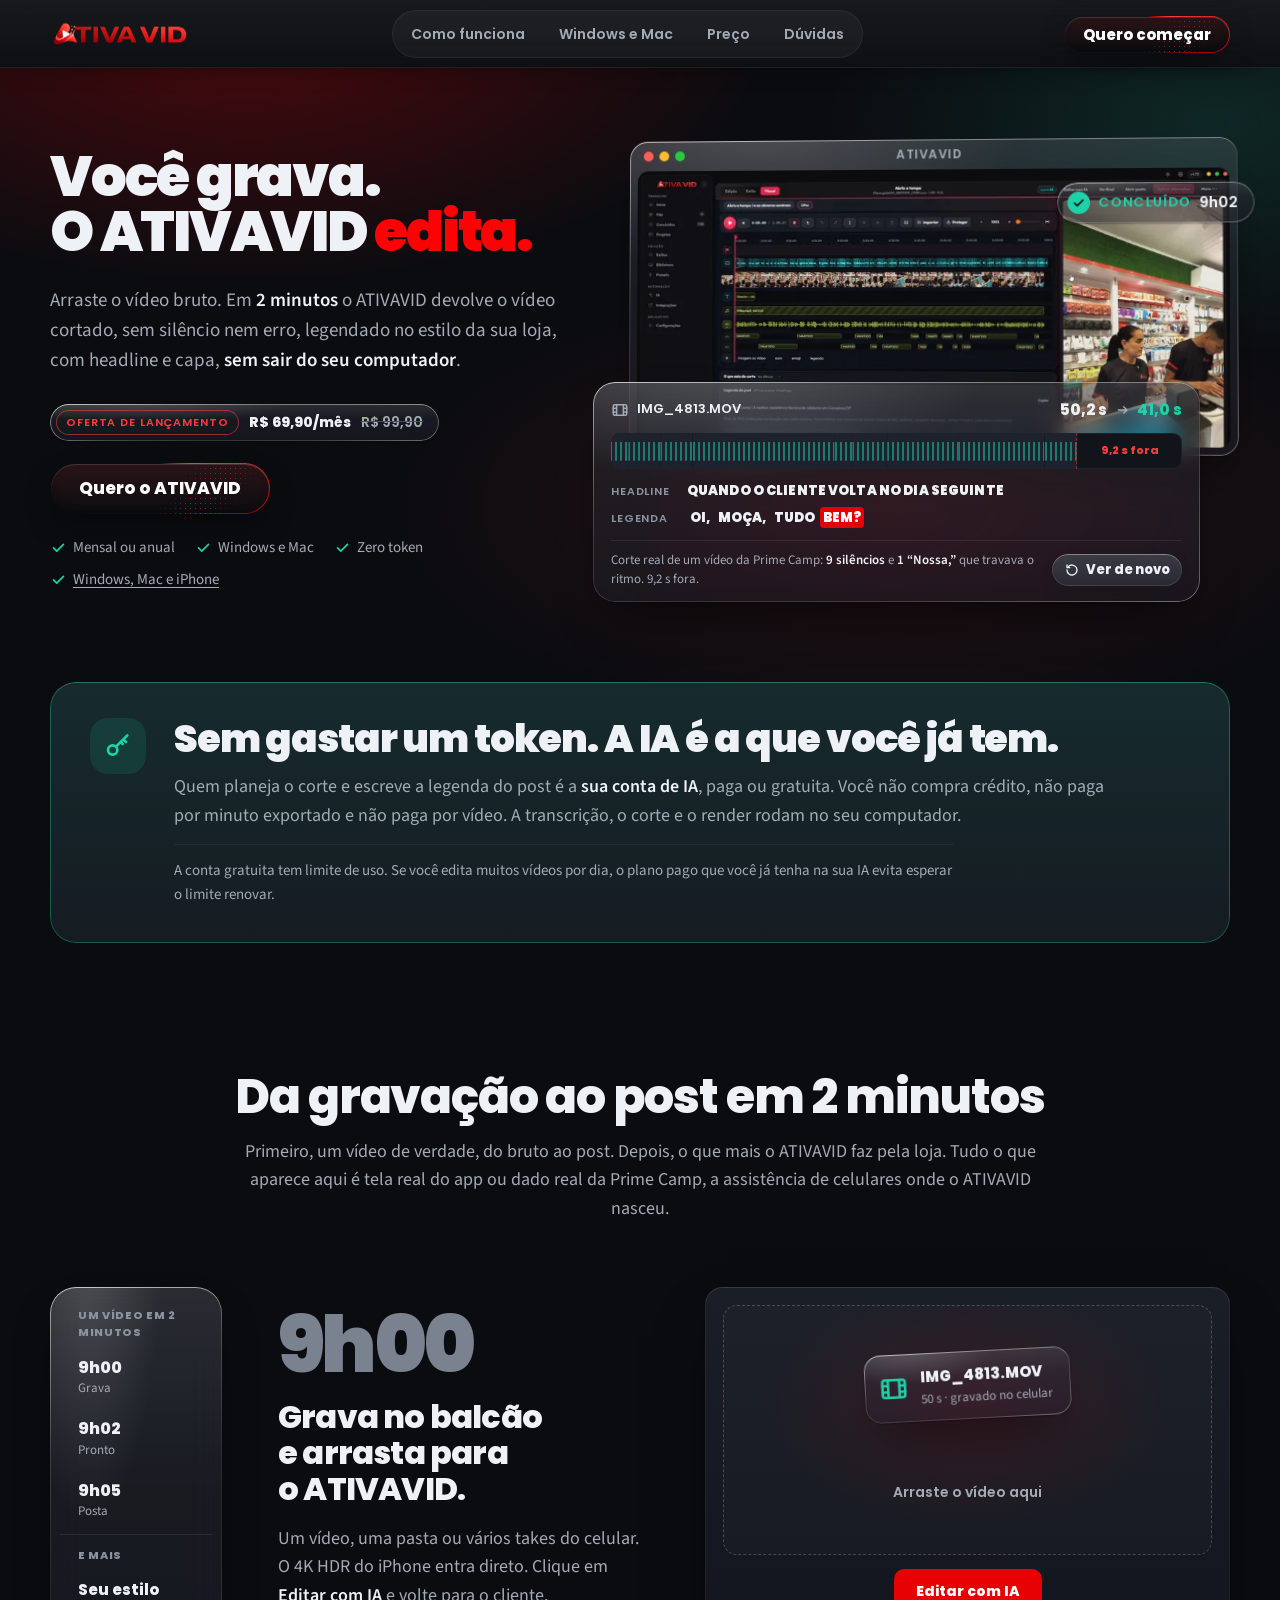
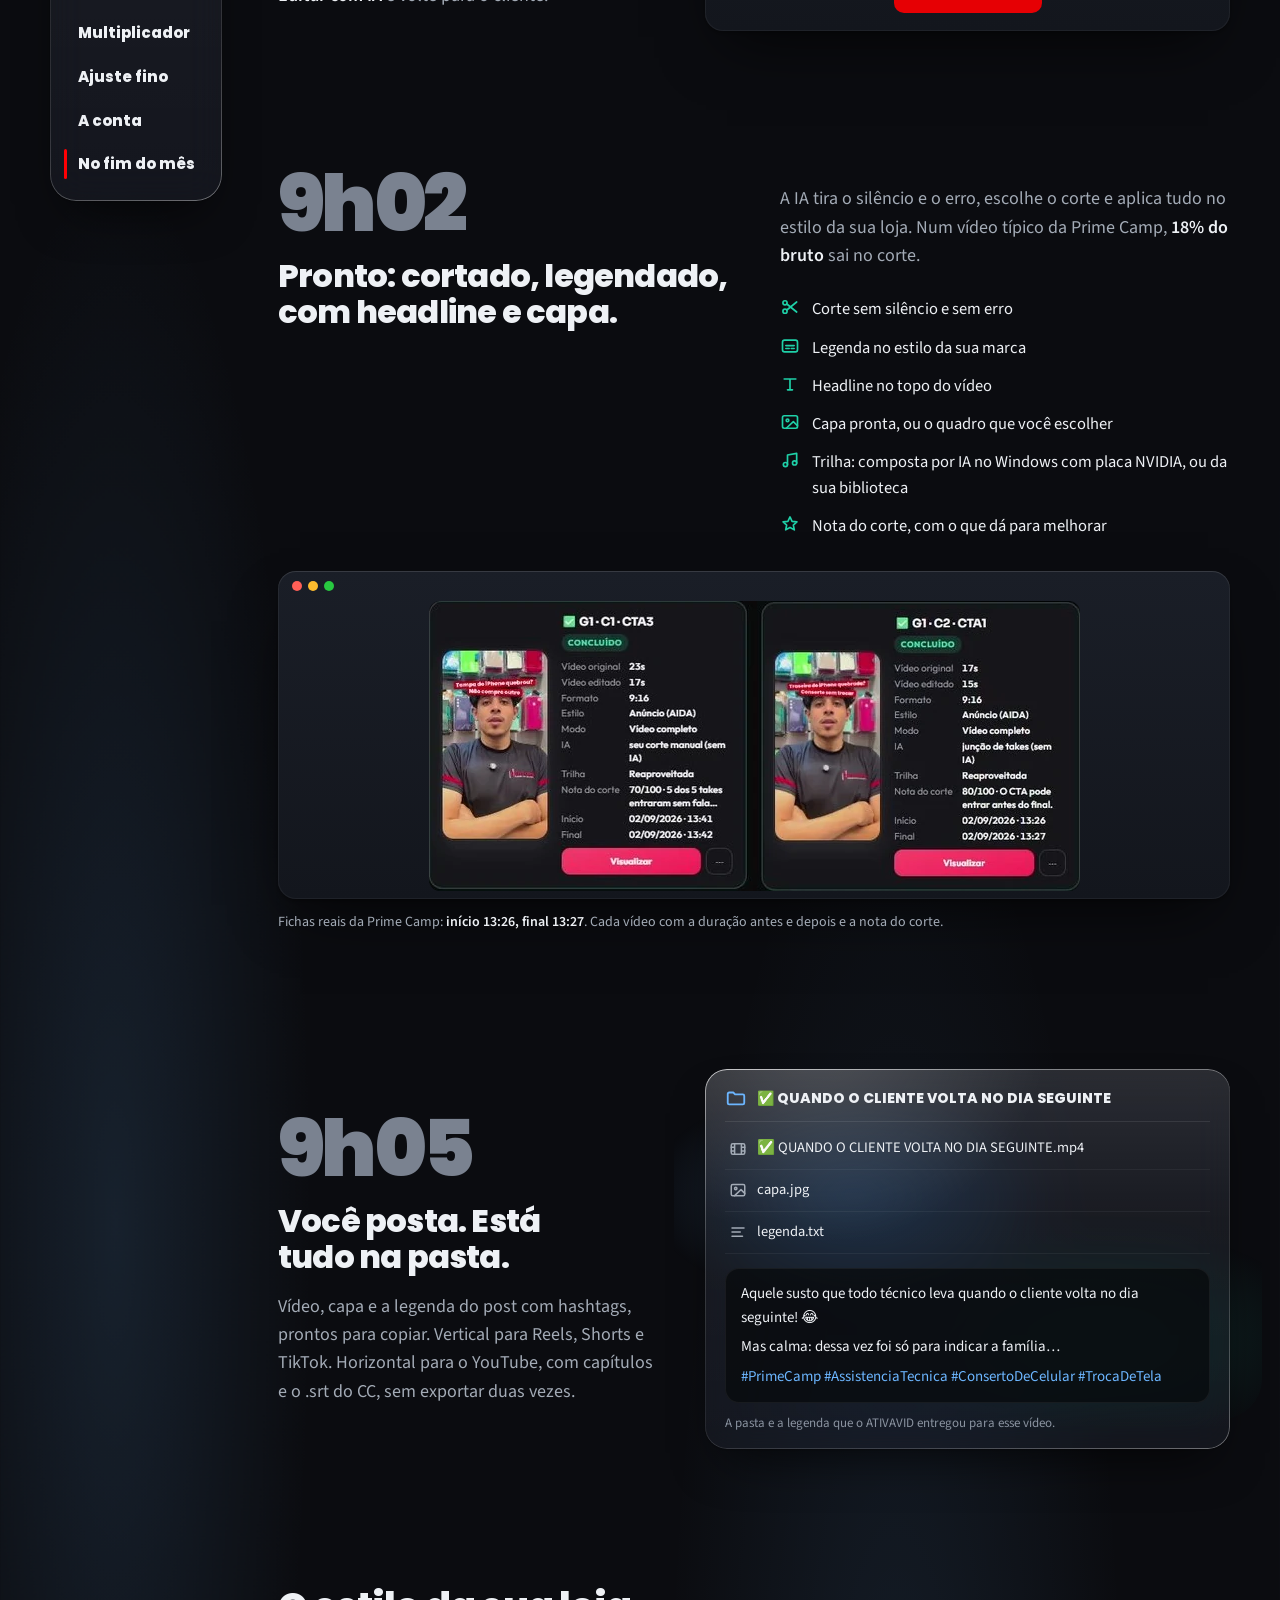
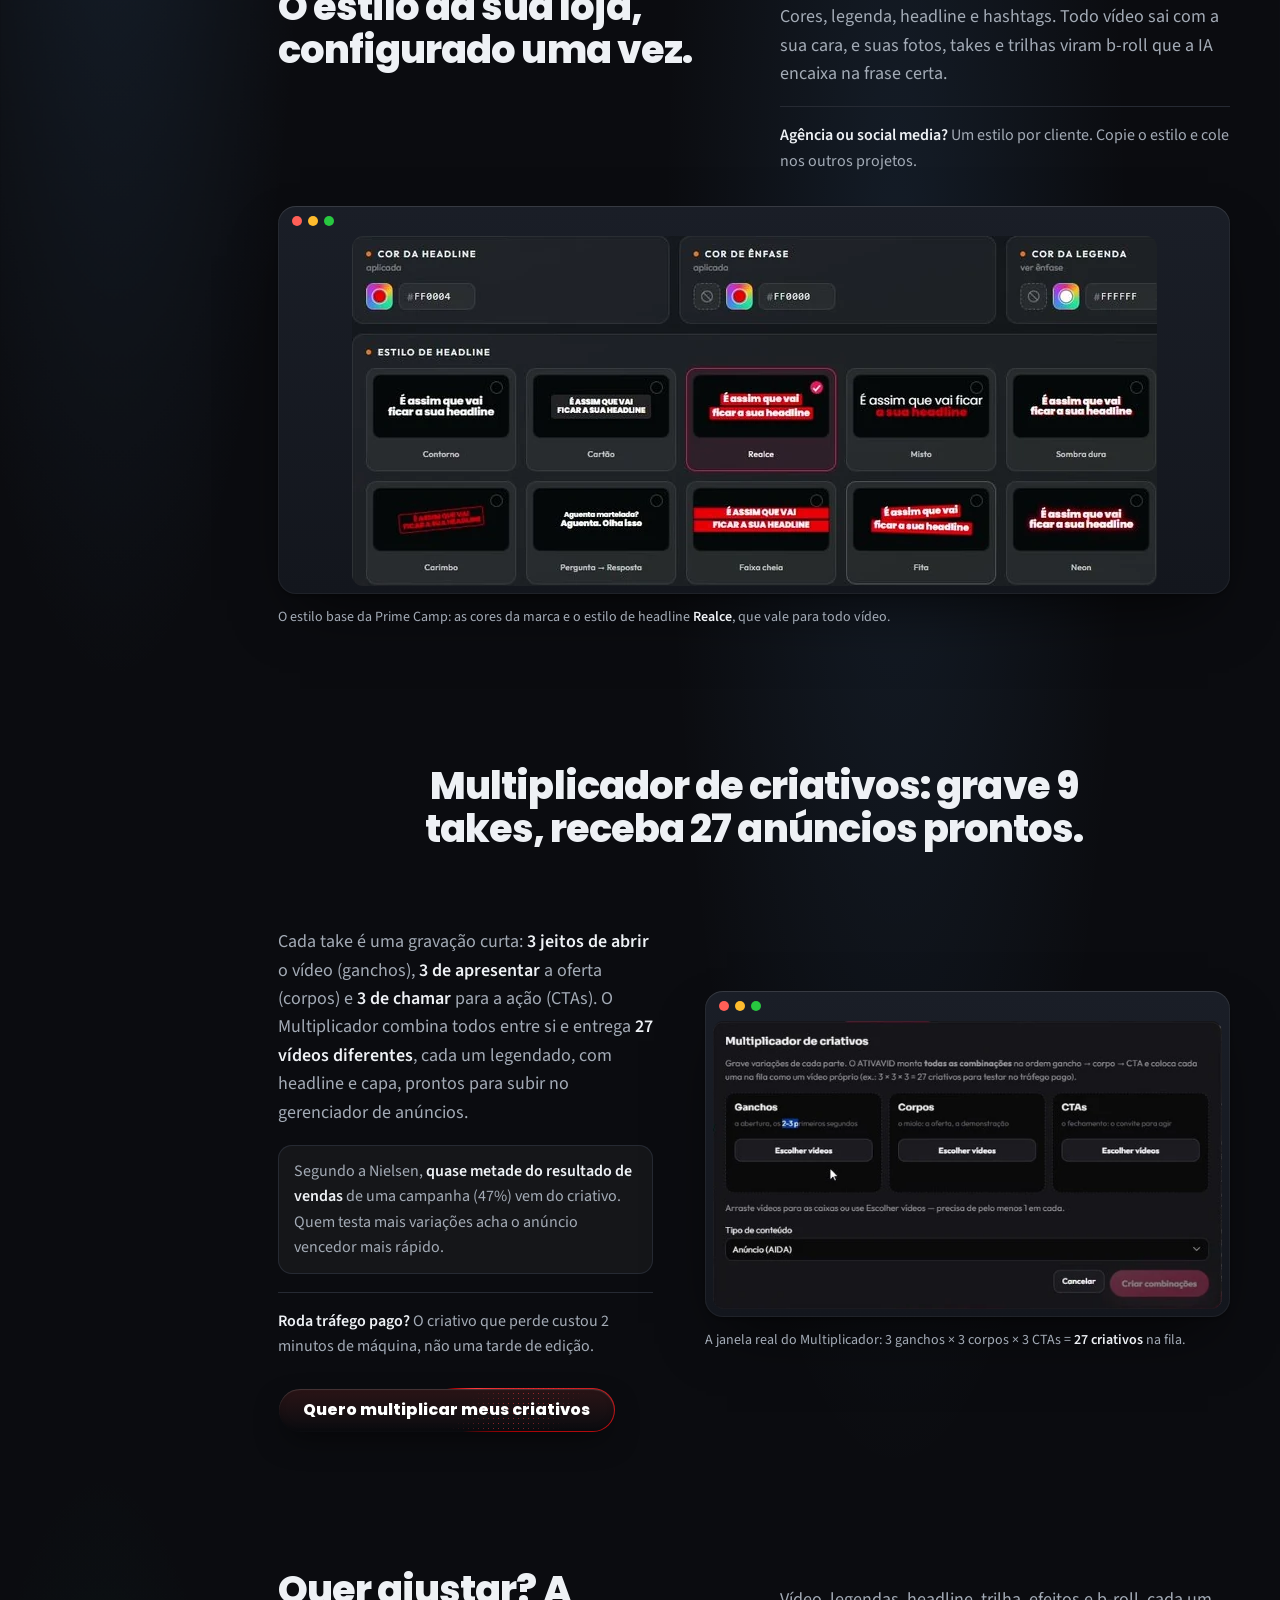
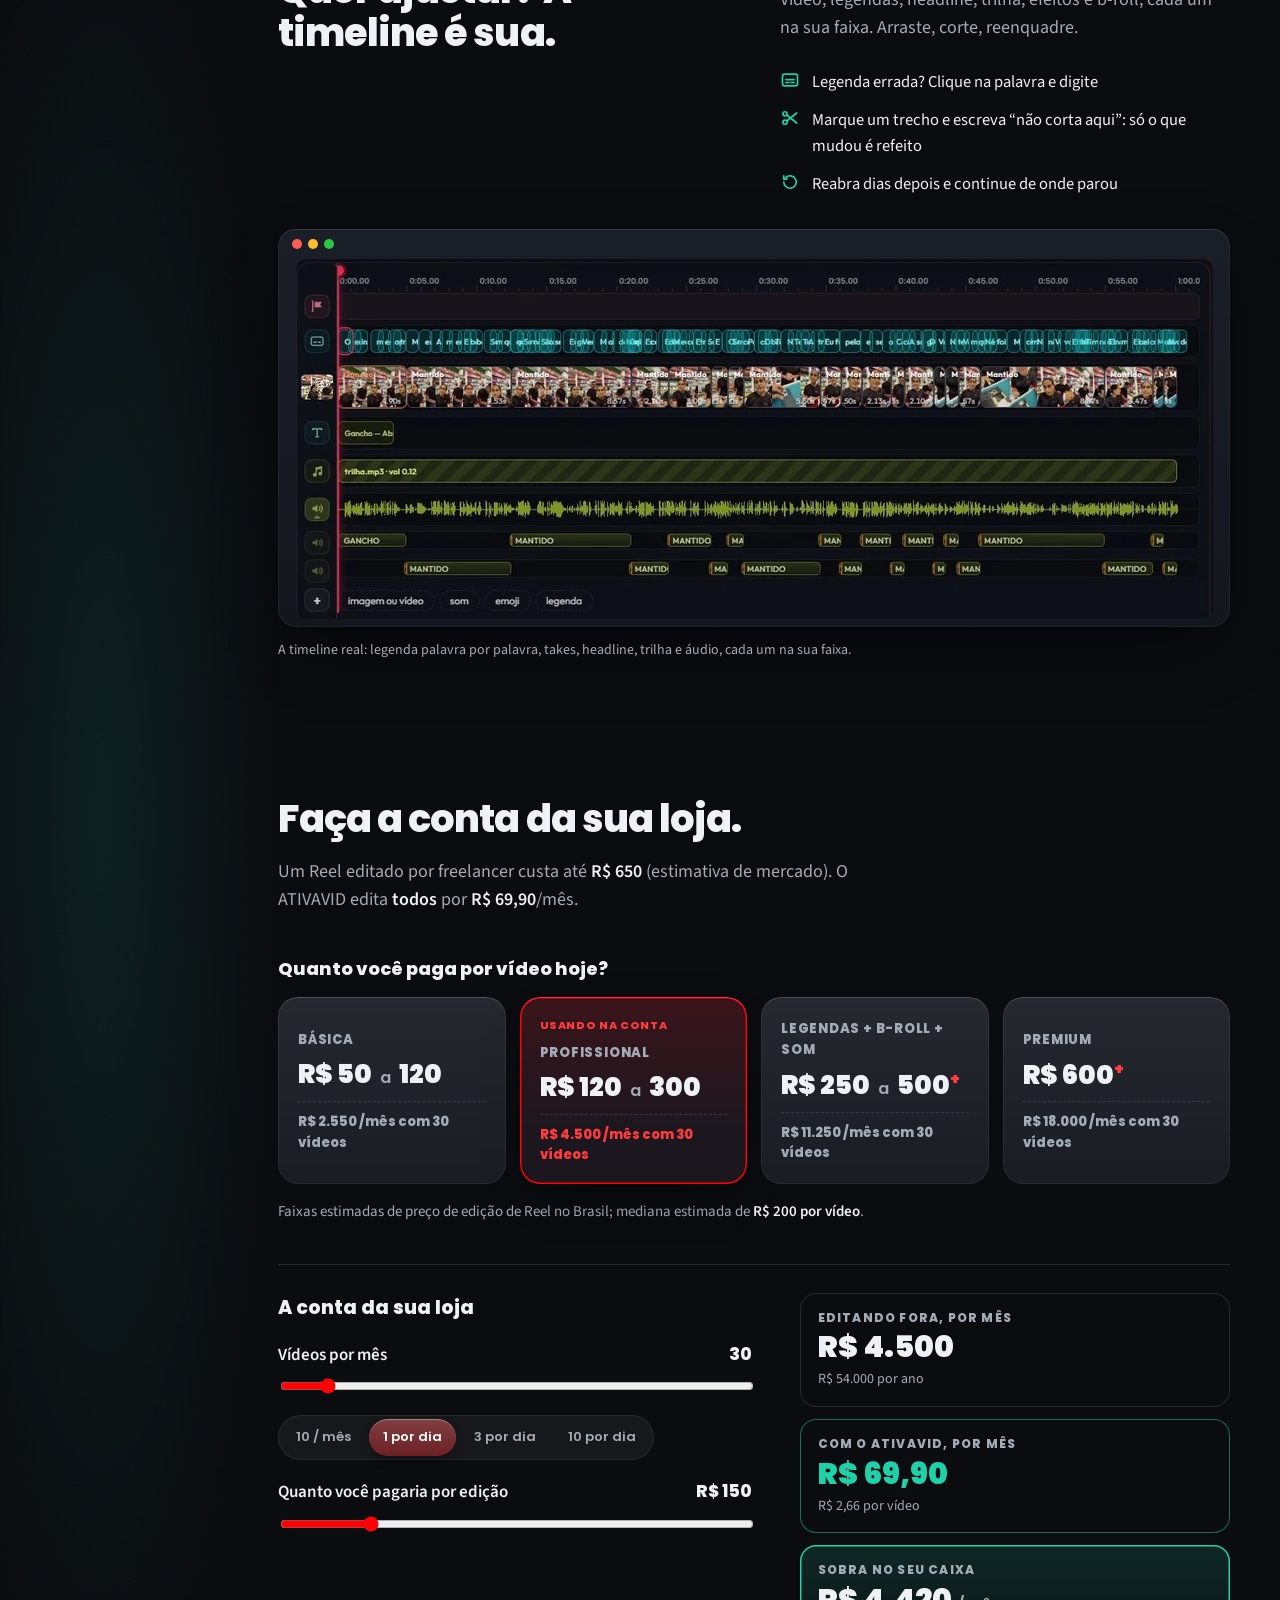
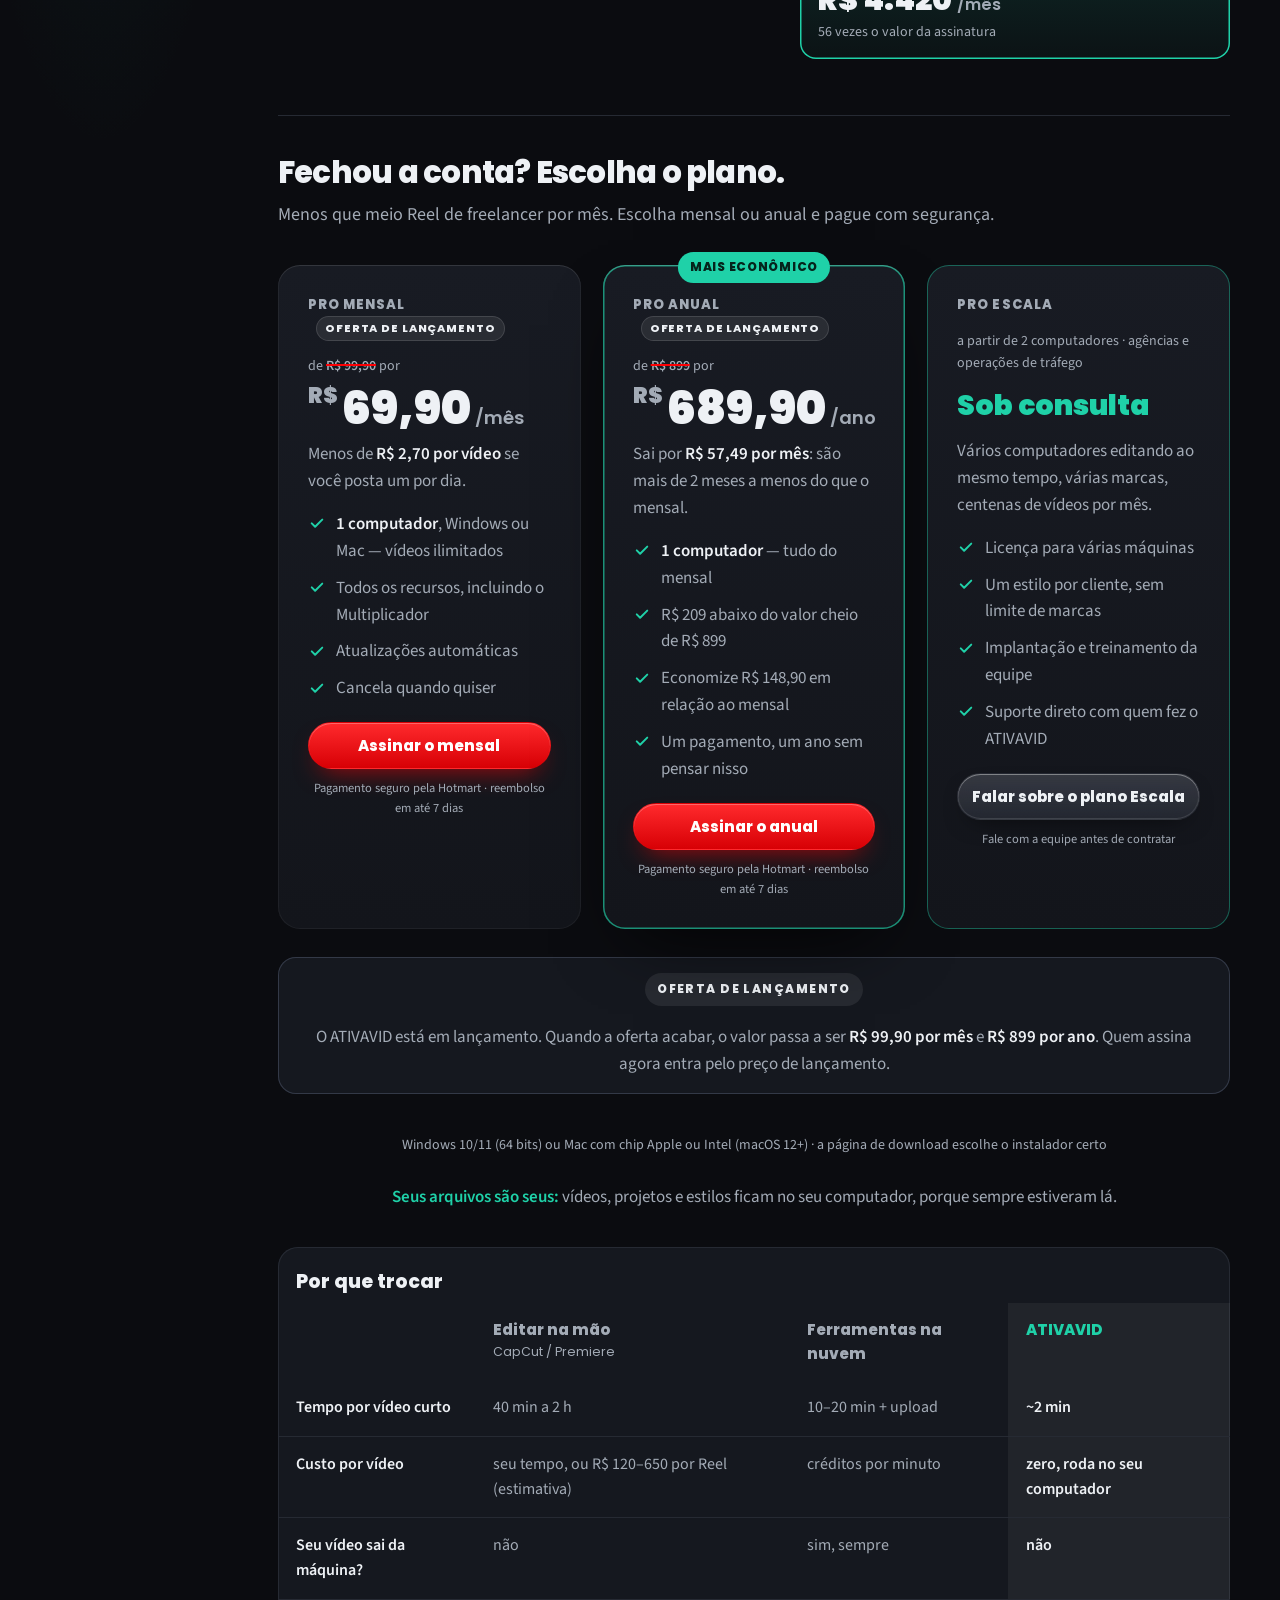
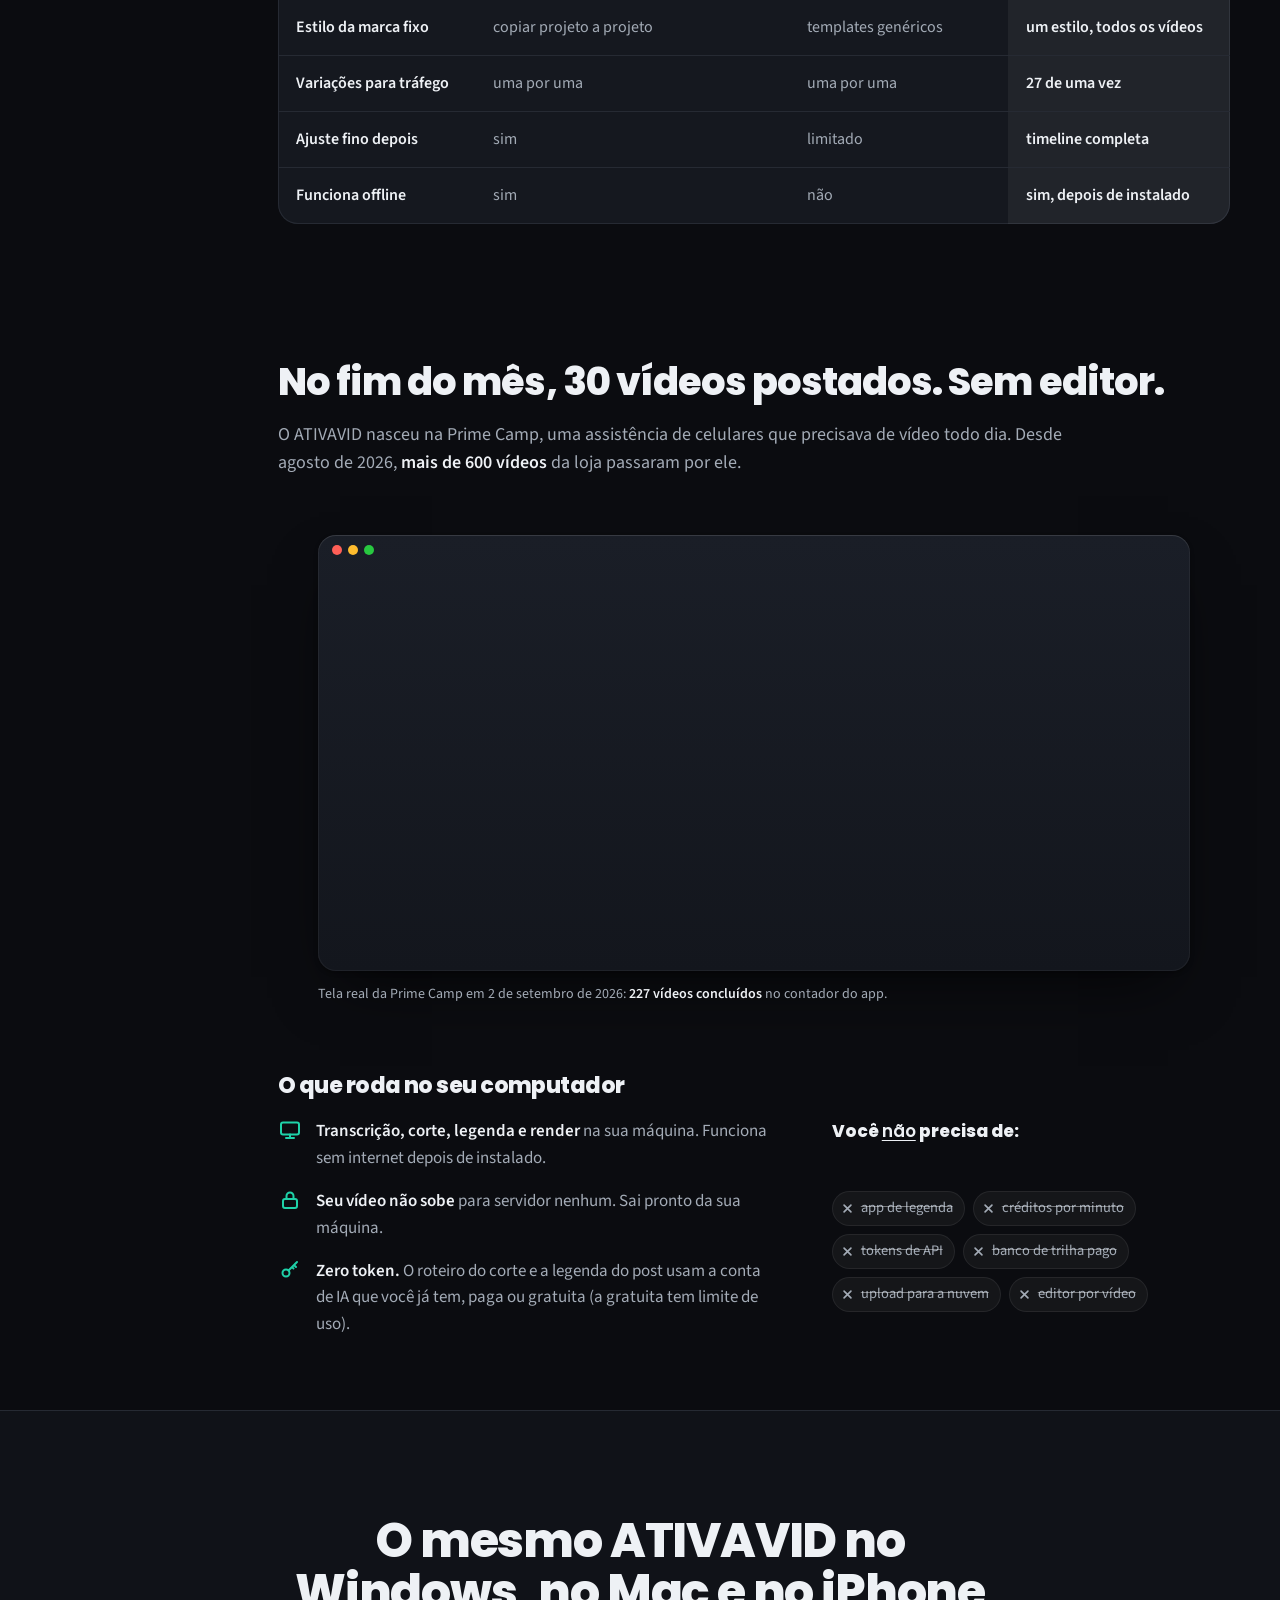
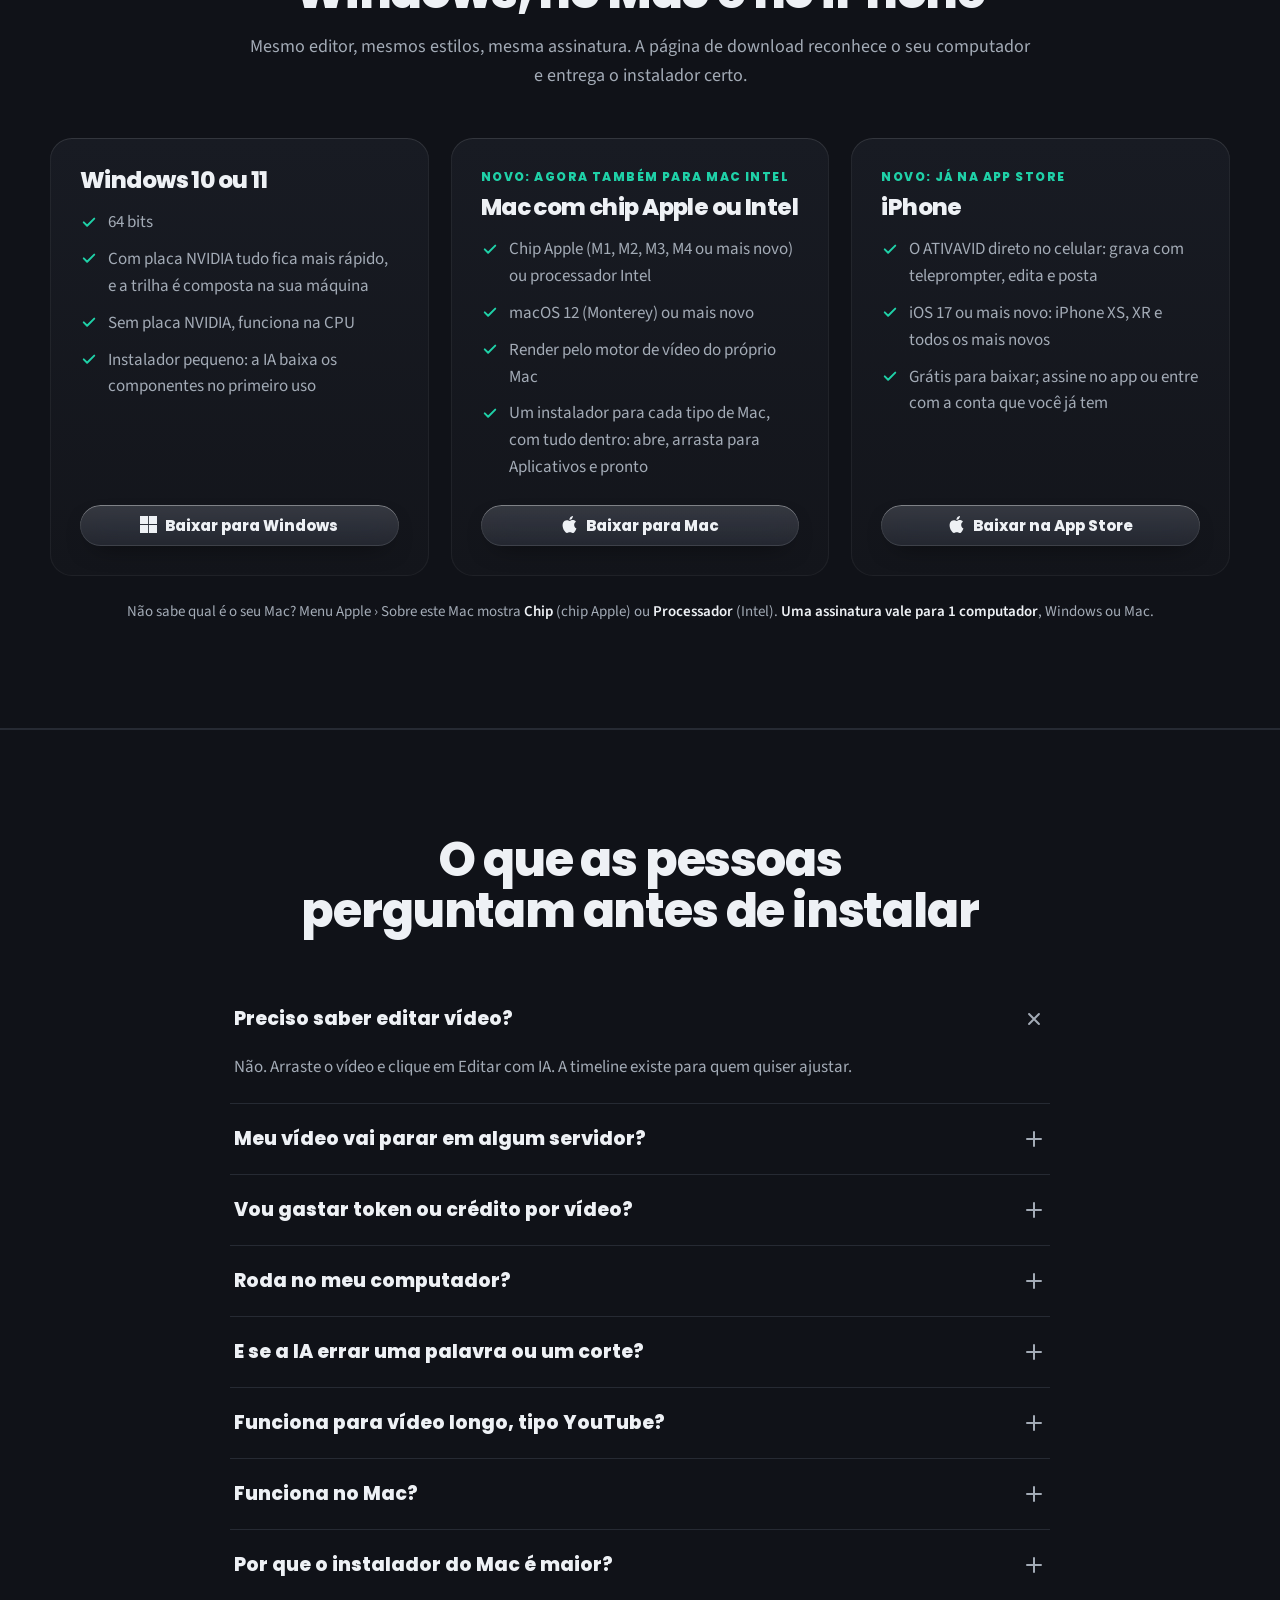
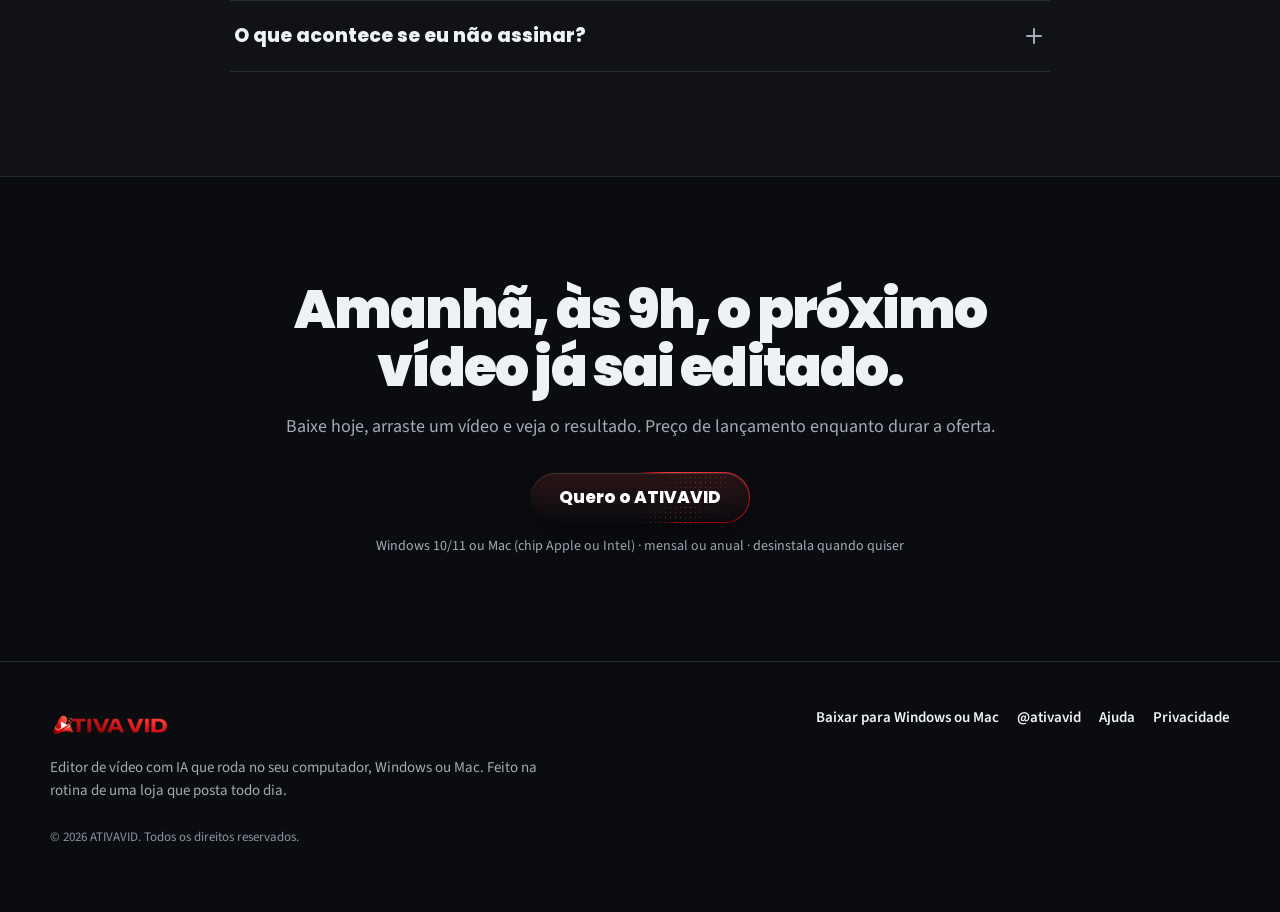
==== commit 48dbec88: "Site: novos preços do Brasil — mensal R$ 69,90 (era 79,90) e anual R$ 689,90 (era 697); valores chei" ====
--- a/index.html
+++ b/index.html
@@ -82,11 +82,11 @@
           "Timeline com camadas para ajuste fino"
         ],
         "offers": [
-          { "@type": "Offer", "name": "ATIVAVID — assinatura mensal", "price": "79.90", "priceCurrency": "BRL", "availability": "https://schema.org/InStock", "url": "https://ativavid.com/" },
-          { "@type": "Offer", "name": "Pro Mensal", "price": "79.90", "priceCurrency": "BRL", "availability": "https://schema.org/InStock", "url": "https://ativavid.com/#preco",
-            "priceSpecification": { "@type": "UnitPriceSpecification", "price": "79.90", "priceCurrency": "BRL", "unitCode": "MON", "referenceQuantity": { "@type": "QuantitativeValue", "value": 1, "unitCode": "MON" } } },
-          { "@type": "Offer", "name": "Pro Anual", "price": "697.00", "priceCurrency": "BRL", "availability": "https://schema.org/InStock", "url": "https://ativavid.com/#preco",
-            "priceSpecification": { "@type": "UnitPriceSpecification", "price": "697.00", "priceCurrency": "BRL", "unitCode": "ANN", "referenceQuantity": { "@type": "QuantitativeValue", "value": 1, "unitCode": "ANN" } } }
+          { "@type": "Offer", "name": "ATIVAVID — assinatura mensal", "price": "69.90", "priceCurrency": "BRL", "availability": "https://schema.org/InStock", "url": "https://ativavid.com/" },
+          { "@type": "Offer", "name": "Pro Mensal", "price": "69.90", "priceCurrency": "BRL", "availability": "https://schema.org/InStock", "url": "https://ativavid.com/#preco",
+            "priceSpecification": { "@type": "UnitPriceSpecification", "price": "69.90", "priceCurrency": "BRL", "unitCode": "MON", "referenceQuantity": { "@type": "QuantitativeValue", "value": 1, "unitCode": "MON" } } },
+          { "@type": "Offer", "name": "Pro Anual", "price": "689.90", "priceCurrency": "BRL", "availability": "https://schema.org/InStock", "url": "https://ativavid.com/#preco",
+            "priceSpecification": { "@type": "UnitPriceSpecification", "price": "689.90", "priceCurrency": "BRL", "unitCode": "ANN", "referenceQuantity": { "@type": "QuantitativeValue", "value": 1, "unitCode": "ANN" } } }
         ]
       },
       {
@@ -164,7 +164,7 @@
           sem silêncio nem erro, legendado no estilo da sua loja, com headline e capa,
           <strong>sem sair do seu computador</strong>.
         </p>
-        <button type="button" class="pilula vidro" data-ativa-form="ativavid-864e5e" data-cta="hero-oferta"><b>Oferta de lançamento</b> R$ 79,90/mês <s>R$ 99,90</s></button>
+        <button type="button" class="pilula vidro" data-ativa-form="ativavid-864e5e" data-cta="hero-oferta"><b>Oferta de lançamento</b> R$ 69,90/mês <s>R$ 99,90</s></button>
         <div class="cta-linha">
           <button type="button" class="btn btn-primary alc-shiny btn-lg" data-ativa-form="ativavid-864e5e" data-cta="hero"><span class="alc-dots" aria-hidden="true"></span><span class="alc-btn-content">Quero o ATIVAVID</span></button>
         </div>
@@ -370,7 +370,7 @@
         <article class="momento momento-largo" id="m-1800" data-rotulo="A conta">
           <div class="momento-txt">
             <h3>Faça a conta da sua loja.</h3>
-            <p>Um Reel editado por freelancer custa até <b>R$&nbsp;650</b> (estimativa de mercado). O ATIVAVID edita <b>todos</b> por <b class="nb">R$&nbsp;79,90</b>/mês.</p>
+            <p>Um Reel editado por freelancer custa até <b>R$&nbsp;650</b> (estimativa de mercado). O ATIVAVID edita <b>todos</b> por <b class="nb">R$&nbsp;69,90</b>/mês.</p>
           </div>
 
           <div class="conta">
@@ -425,7 +425,7 @@
                 </div>
                 <div class="calc-row calc-row-hl">
                   <p class="calc-lab">Com o ATIVAVID, por mês</p>
-                  <p class="calc-num">R$ 79,90</p>
+                  <p class="calc-num">R$ 69,90</p>
                   <p class="calc-sub" id="calcPorVideo">R$ 2,66 por vídeo</p>
                 </div>
                 <div class="calc-row calc-row-sobra">
@@ -443,7 +443,7 @@
               <div class="plan">
                 <p class="plan-name">Pro Mensal <span class="tag-launch">Oferta de lançamento</span></p>
                 <p class="price-de">de <s>R$ 99,90</s> por</p>
-                <p class="price"><small>R$</small>79,90<span>/mês</span></p>
+                <p class="price"><small>R$</small>69,90<span>/mês</span></p>
                 <p class="plan-note">Menos de <b>R$ 2,70 por vídeo</b> se você posta um por dia.</p>
                 <ul class="ticks">
                   <li><b>1 computador</b>, Windows ou Mac — vídeos ilimitados</li>
@@ -460,12 +460,12 @@
                 <p class="badge">Mais econômico</p>
                 <p class="plan-name">Pro Anual <span class="tag-launch">Oferta de lançamento</span></p>
                 <p class="price-de">de <s>R$ 899</s> por</p>
-                <p class="price"><small>R$</small>697<span>/ano</span></p>
-                <p class="plan-note">Sai por <b>R$ 58,08 por mês</b>: são mais de 3 meses a menos do que o mensal.</p>
+                <p class="price"><small>R$</small>689,90<span>/ano</span></p>
+                <p class="plan-note">Sai por <b>R$ 57,49 por mês</b>: são mais de 2 meses a menos do que o mensal.</p>
                 <ul class="ticks">
                   <li><b>1 computador</b> — tudo do mensal</li>
-                  <li>R$ 202 abaixo do valor cheio de R$ 899</li>
-                  <li>Economize R$ 261,80 em relação ao mensal</li>
+                  <li>R$ 209 abaixo do valor cheio de R$ 899</li>
+                  <li>Economize R$ 148,90 em relação ao mensal</li>
                   <li>Um pagamento, um ano sem pensar nisso</li>
                 </ul>
                 <div class="plan-compra">
@@ -676,7 +676,7 @@
 
 <!-- Dock de vidro do celular: o horário em vista + o Baixar (substitui a barra fixa) -->
 <div class="dock vidro" id="dock" hidden>
-  <p class="dock-rot" id="dockRot" aria-live="off">R$ 79,90/mês · mensal ou anual</p>
+  <p class="dock-rot" id="dockRot" aria-live="off">R$ 69,90/mês · mensal ou anual</p>
   <button type="button" class="btn btn-primary alc-shiny btn-sm" data-ativa-form="ativavid-864e5e" data-cta="sticky"><span class="alc-dots" aria-hidden="true"></span><span class="alc-btn-content">Baixar</span></button>
 </div>
 
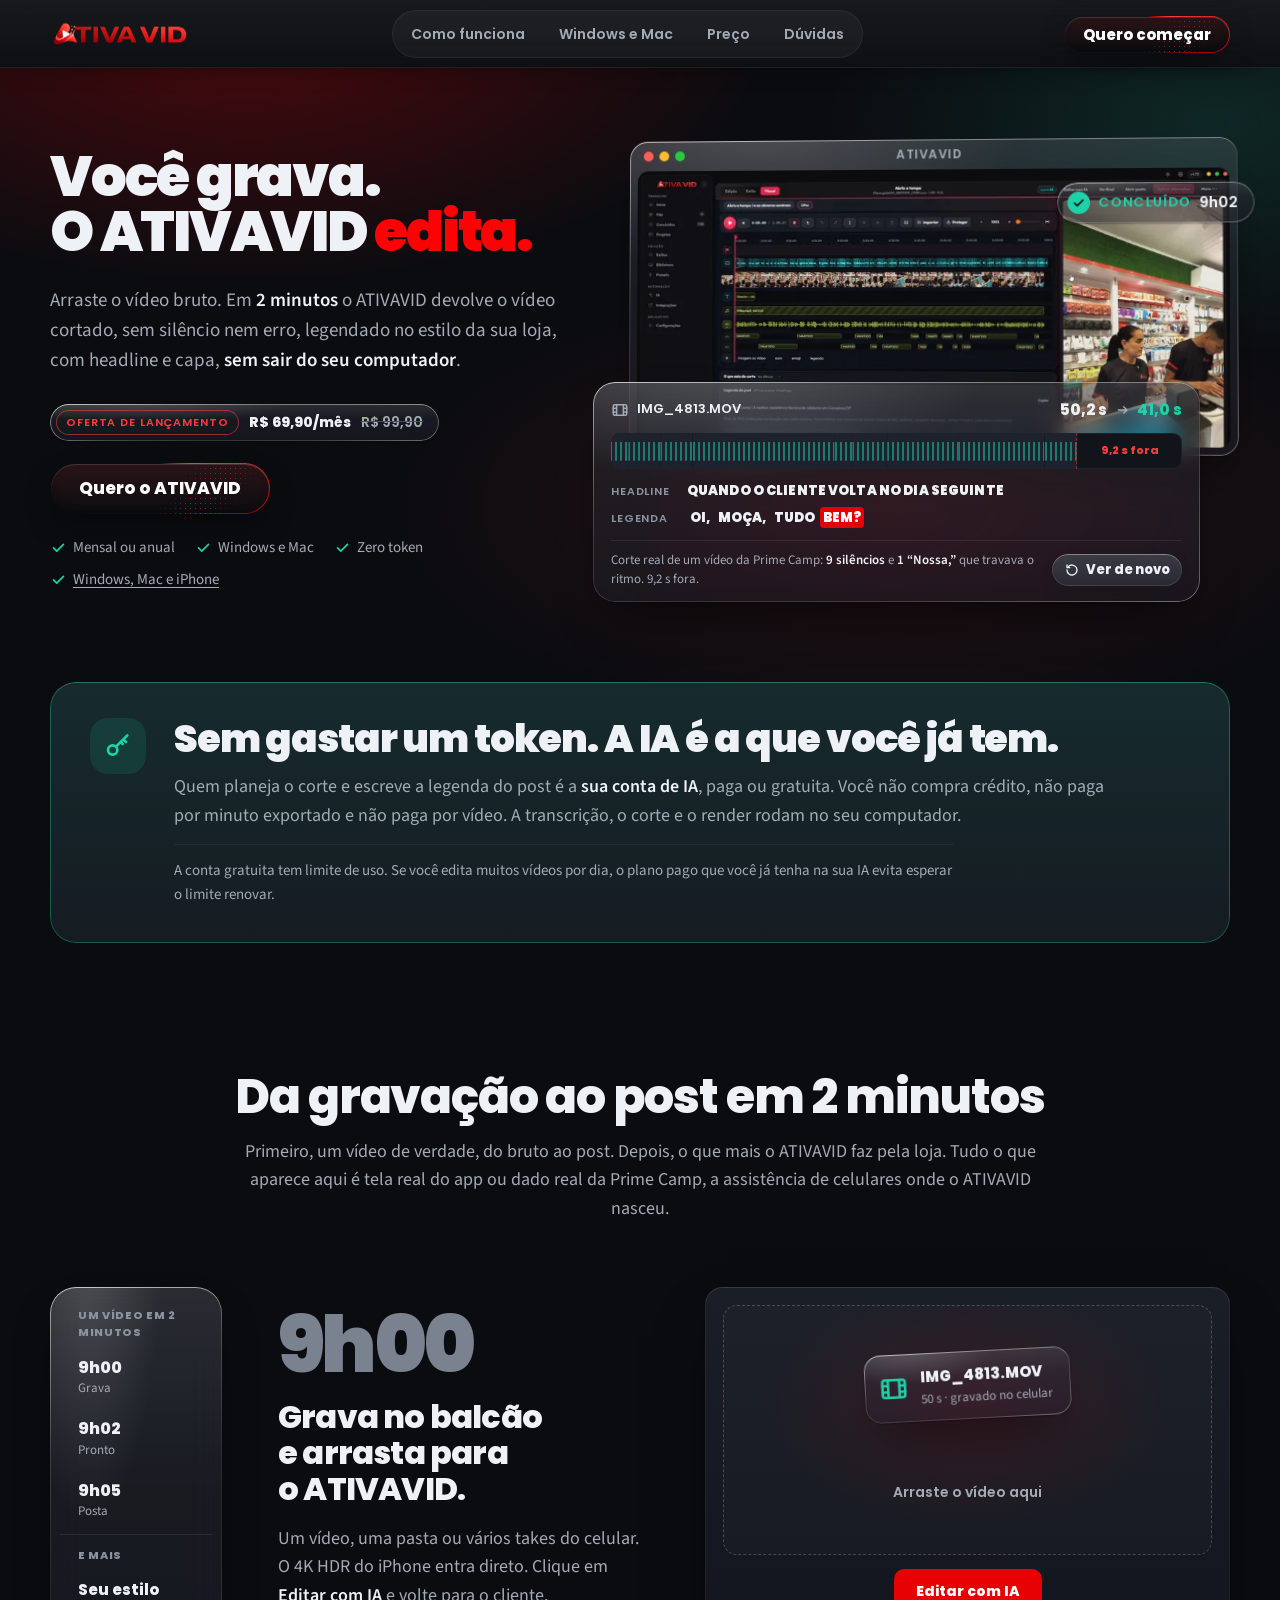
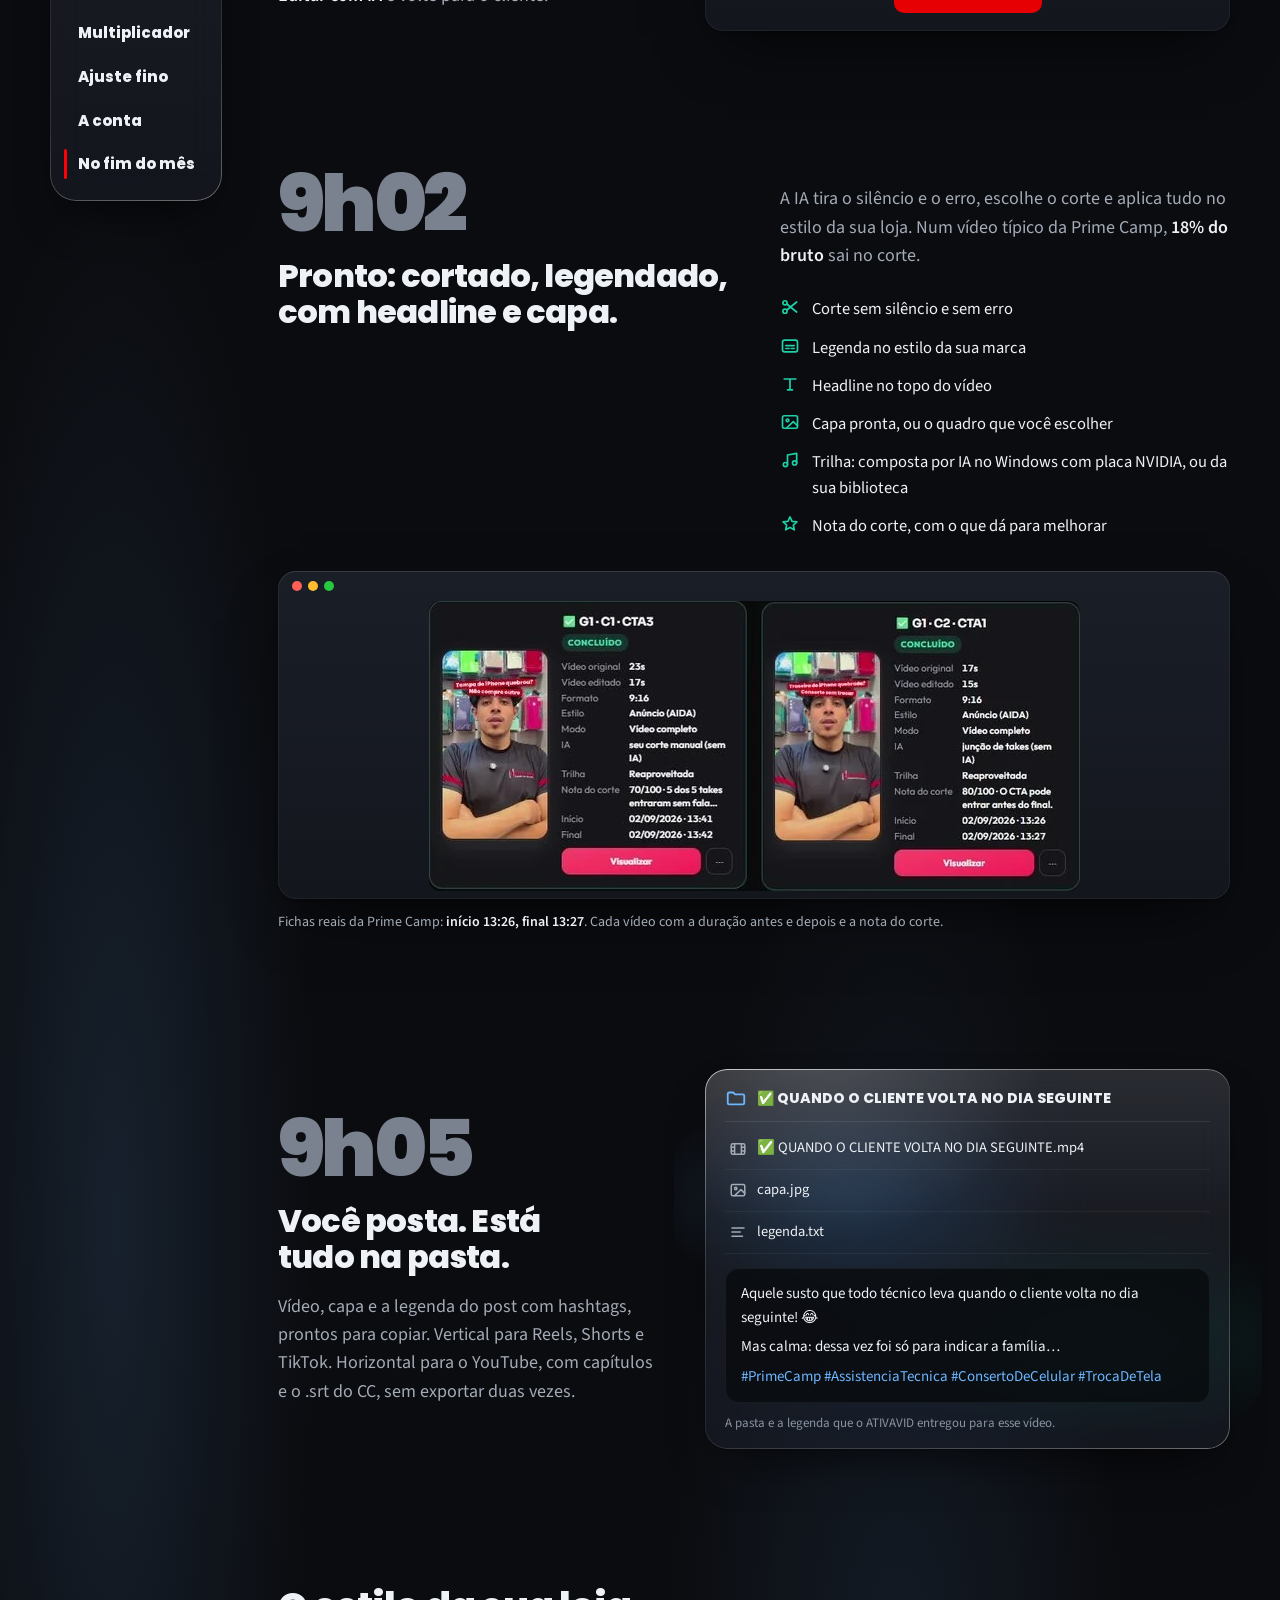
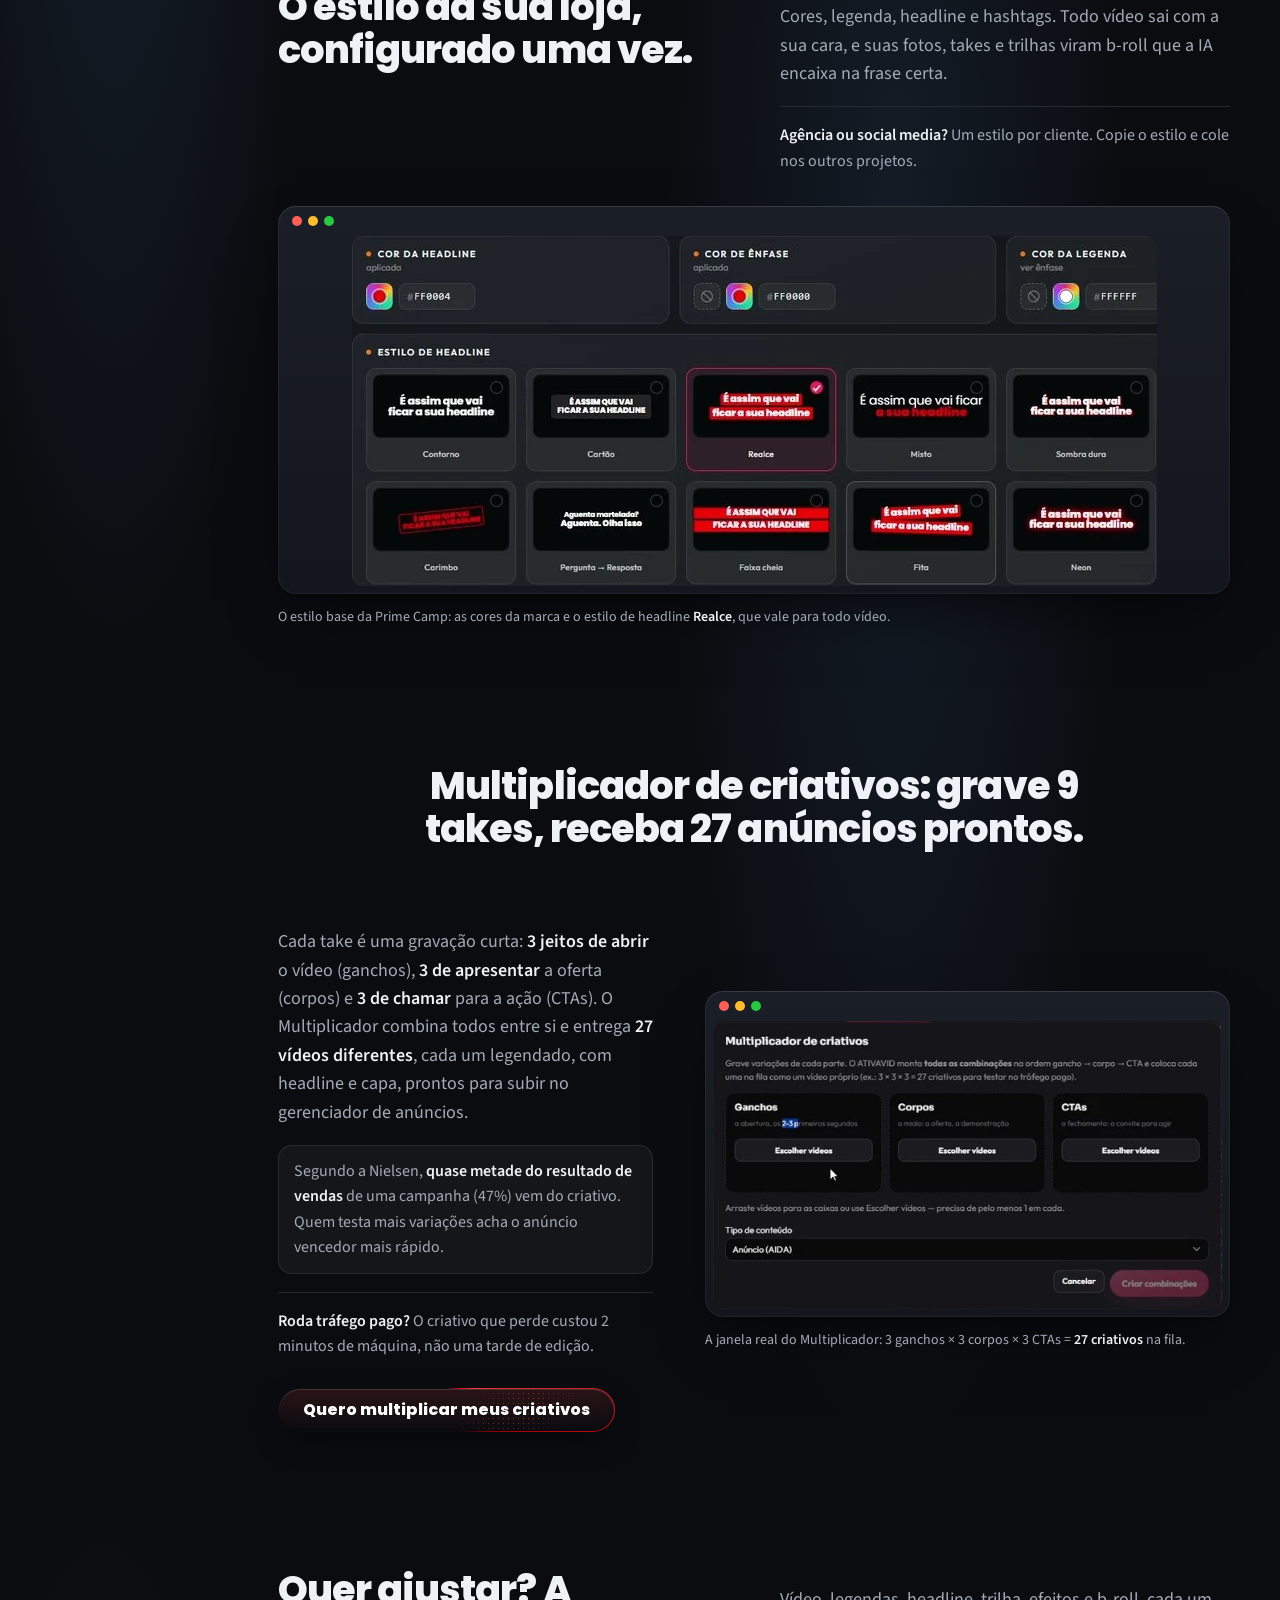
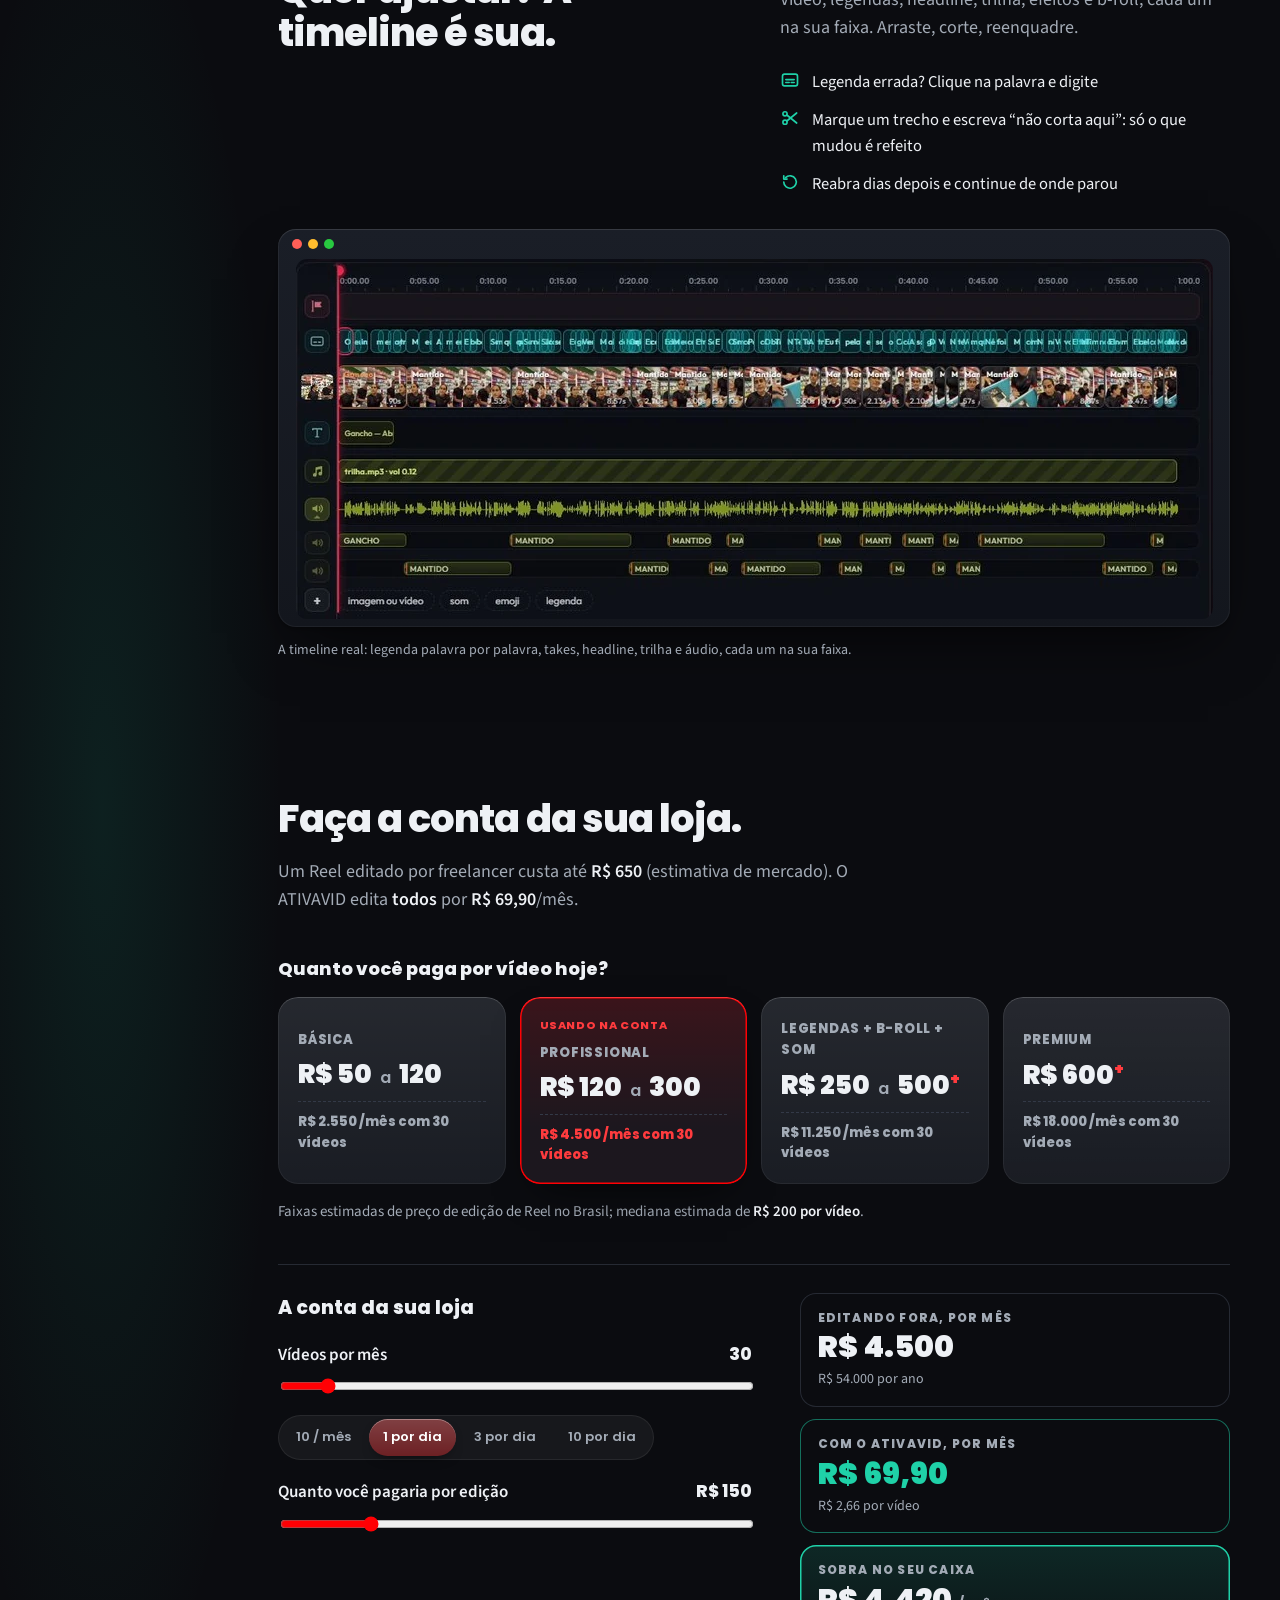
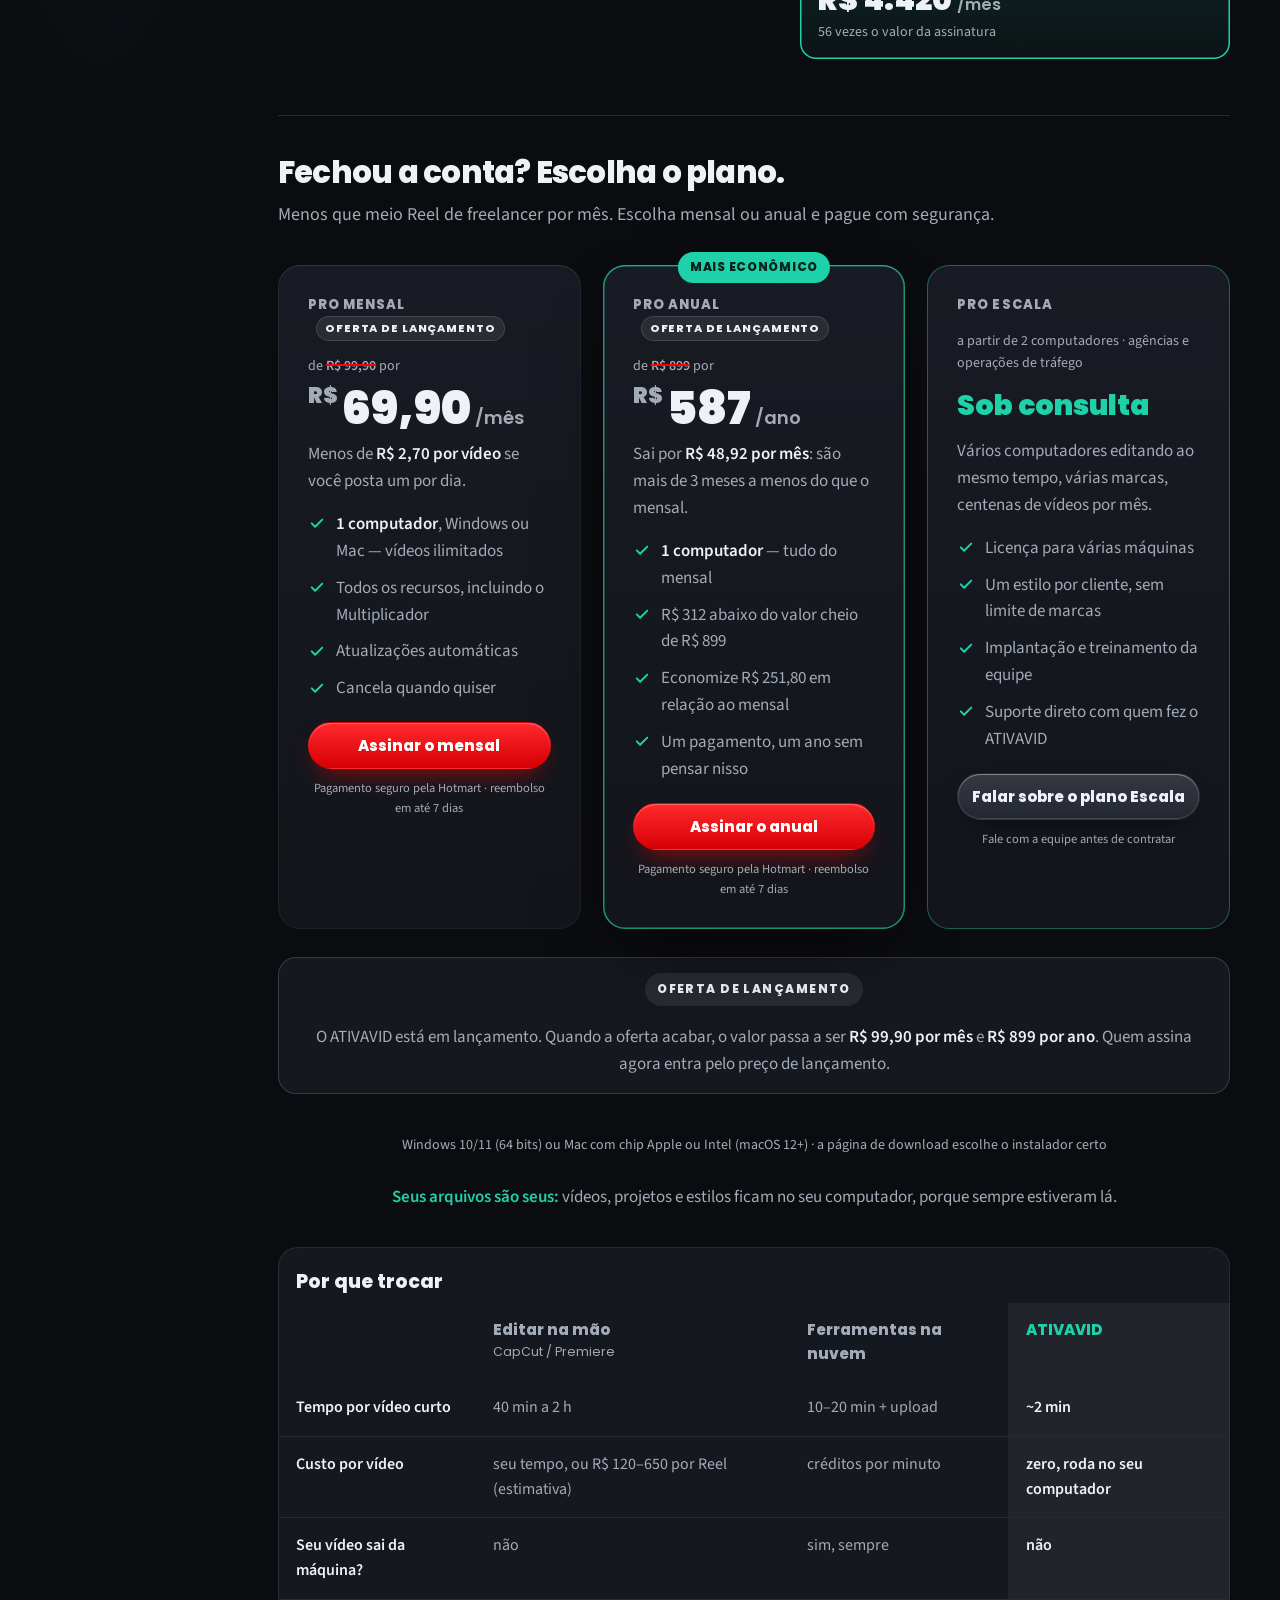
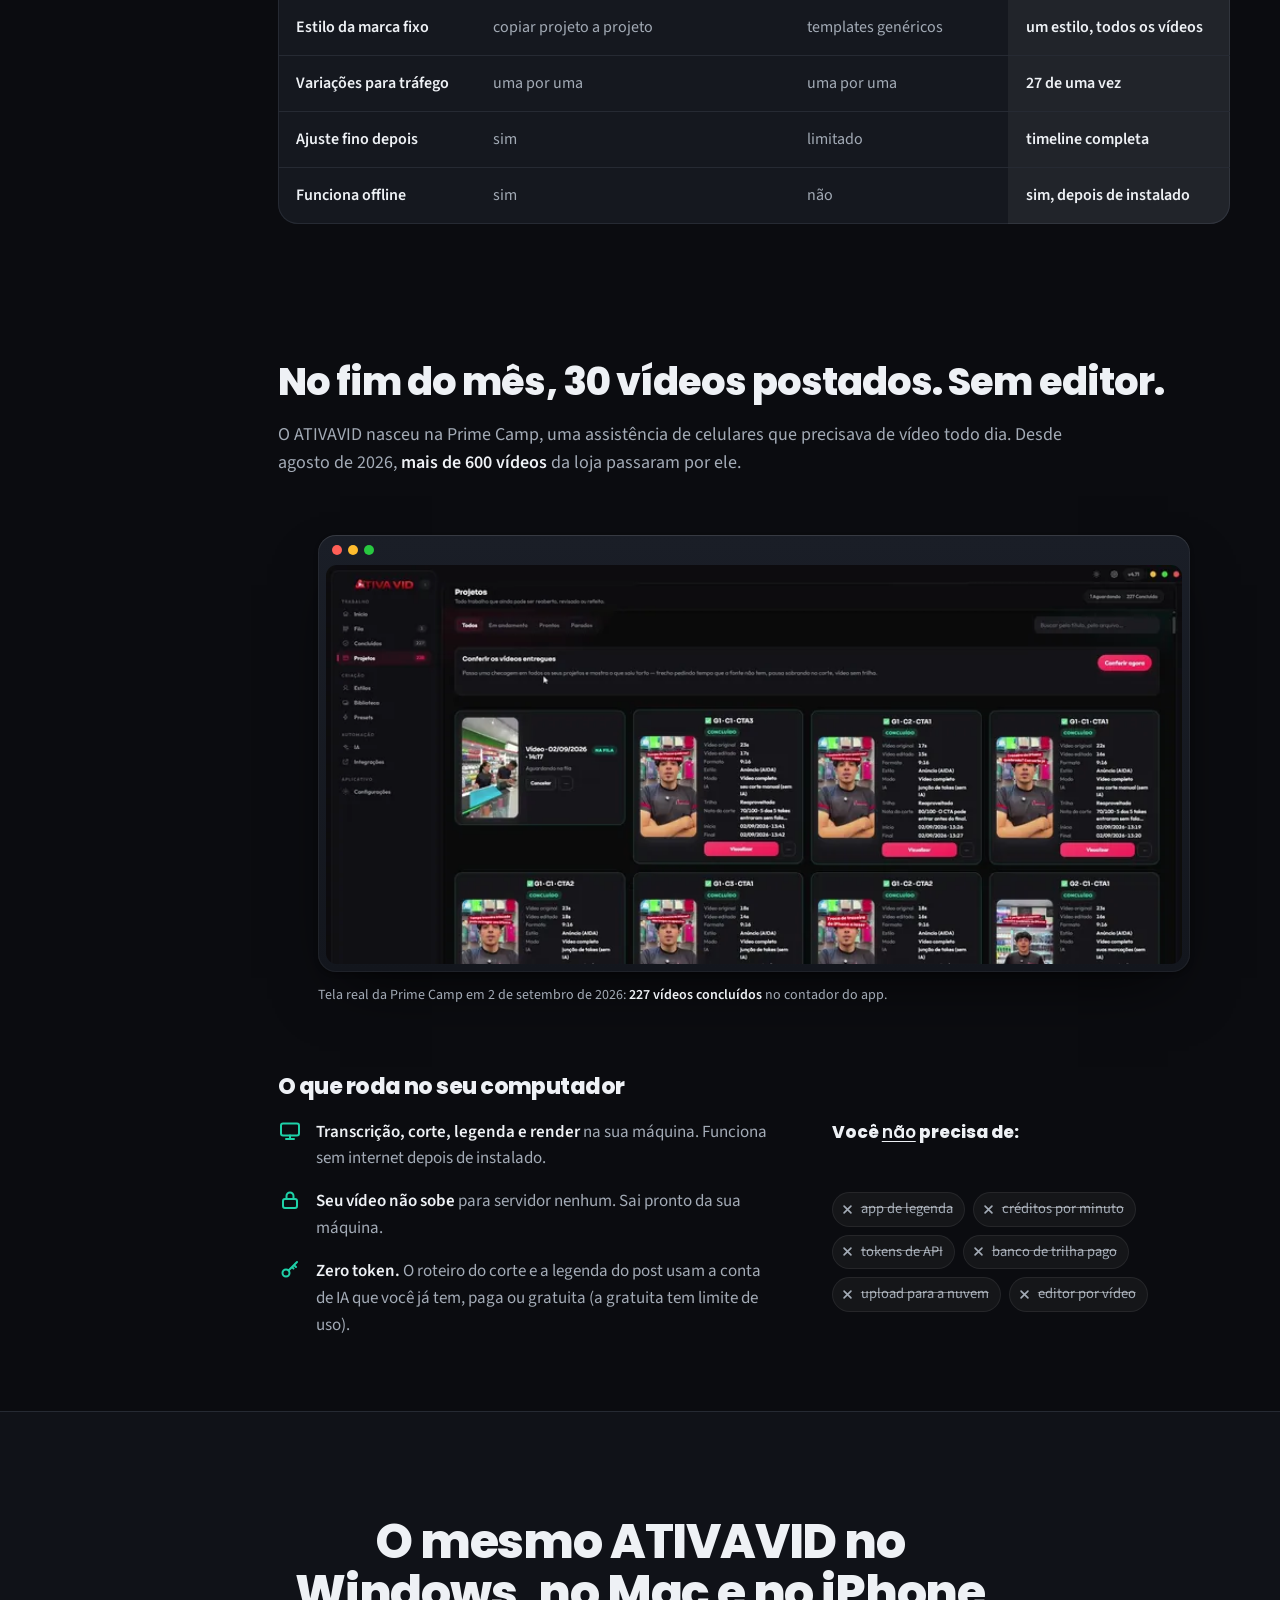
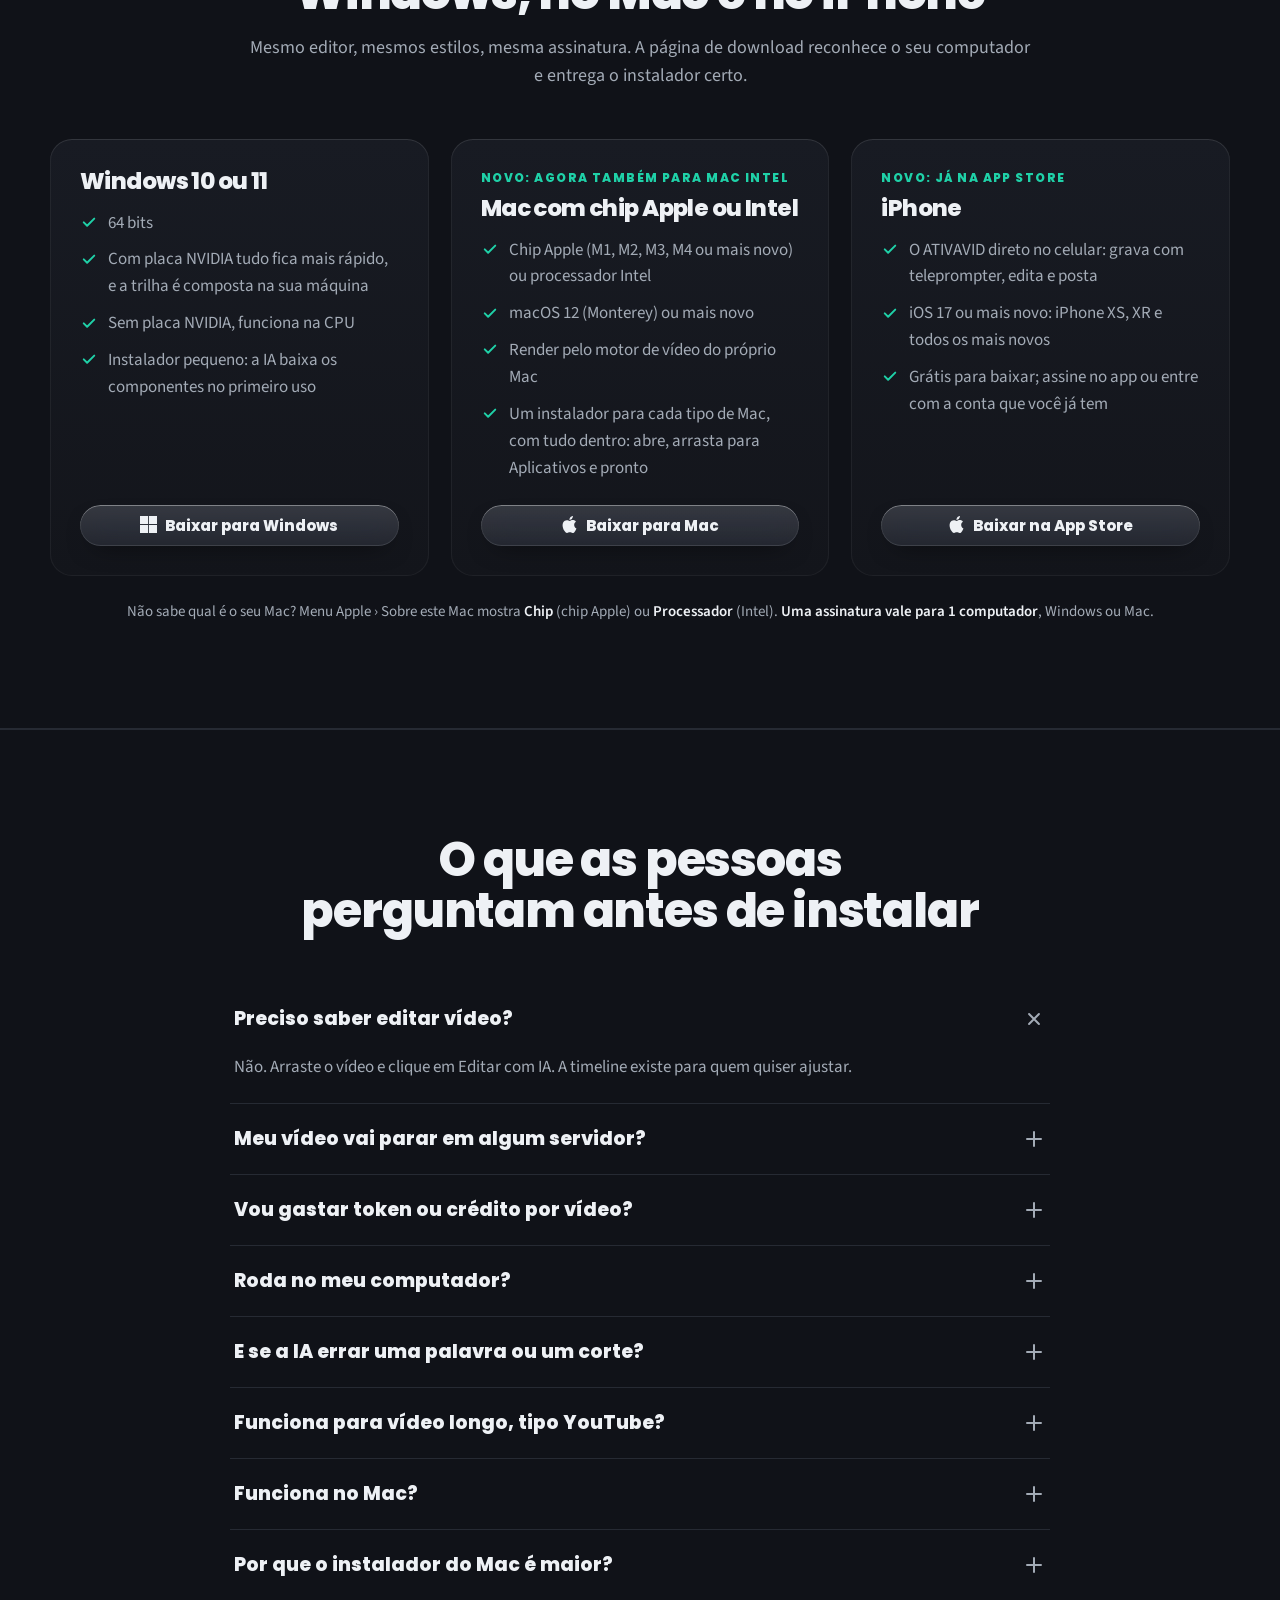
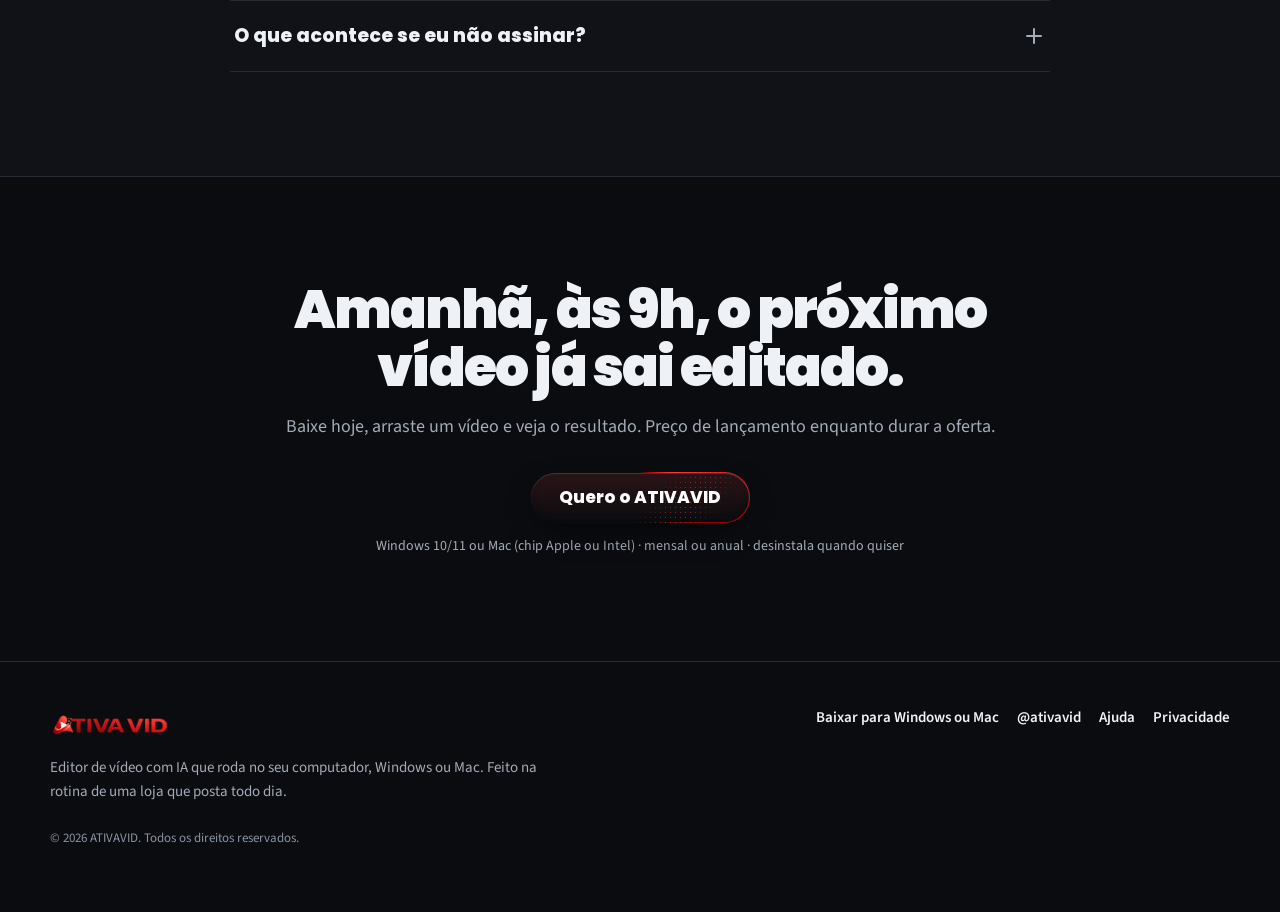
==== commit b3256b76: "Site: plano anual R$ 587 (era 689,90); mensal R$ 69,90 segue. Economia no anual R$ 251,80 em relação" ====
--- a/index.html
+++ b/index.html
@@ -85,8 +85,8 @@
           { "@type": "Offer", "name": "ATIVAVID — assinatura mensal", "price": "69.90", "priceCurrency": "BRL", "availability": "https://schema.org/InStock", "url": "https://ativavid.com/" },
           { "@type": "Offer", "name": "Pro Mensal", "price": "69.90", "priceCurrency": "BRL", "availability": "https://schema.org/InStock", "url": "https://ativavid.com/#preco",
             "priceSpecification": { "@type": "UnitPriceSpecification", "price": "69.90", "priceCurrency": "BRL", "unitCode": "MON", "referenceQuantity": { "@type": "QuantitativeValue", "value": 1, "unitCode": "MON" } } },
-          { "@type": "Offer", "name": "Pro Anual", "price": "689.90", "priceCurrency": "BRL", "availability": "https://schema.org/InStock", "url": "https://ativavid.com/#preco",
-            "priceSpecification": { "@type": "UnitPriceSpecification", "price": "689.90", "priceCurrency": "BRL", "unitCode": "ANN", "referenceQuantity": { "@type": "QuantitativeValue", "value": 1, "unitCode": "ANN" } } }
+          { "@type": "Offer", "name": "Pro Anual", "price": "587.00", "priceCurrency": "BRL", "availability": "https://schema.org/InStock", "url": "https://ativavid.com/#preco",
+            "priceSpecification": { "@type": "UnitPriceSpecification", "price": "587.00", "priceCurrency": "BRL", "unitCode": "ANN", "referenceQuantity": { "@type": "QuantitativeValue", "value": 1, "unitCode": "ANN" } } }
         ]
       },
       {
@@ -460,12 +460,12 @@
                 <p class="badge">Mais econômico</p>
                 <p class="plan-name">Pro Anual <span class="tag-launch">Oferta de lançamento</span></p>
                 <p class="price-de">de <s>R$ 899</s> por</p>
-                <p class="price"><small>R$</small>689,90<span>/ano</span></p>
-                <p class="plan-note">Sai por <b>R$ 57,49 por mês</b>: são mais de 2 meses a menos do que o mensal.</p>
+                <p class="price"><small>R$</small>587<span>/ano</span></p>
+                <p class="plan-note">Sai por <b>R$ 48,92 por mês</b>: são mais de 3 meses a menos do que o mensal.</p>
                 <ul class="ticks">
                   <li><b>1 computador</b> — tudo do mensal</li>
-                  <li>R$ 209 abaixo do valor cheio de R$ 899</li>
-                  <li>Economize R$ 148,90 em relação ao mensal</li>
+                  <li>R$ 312 abaixo do valor cheio de R$ 899</li>
+                  <li>Economize R$ 251,80 em relação ao mensal</li>
                   <li>Um pagamento, um ano sem pensar nisso</li>
                 </ul>
                 <div class="plan-compra">
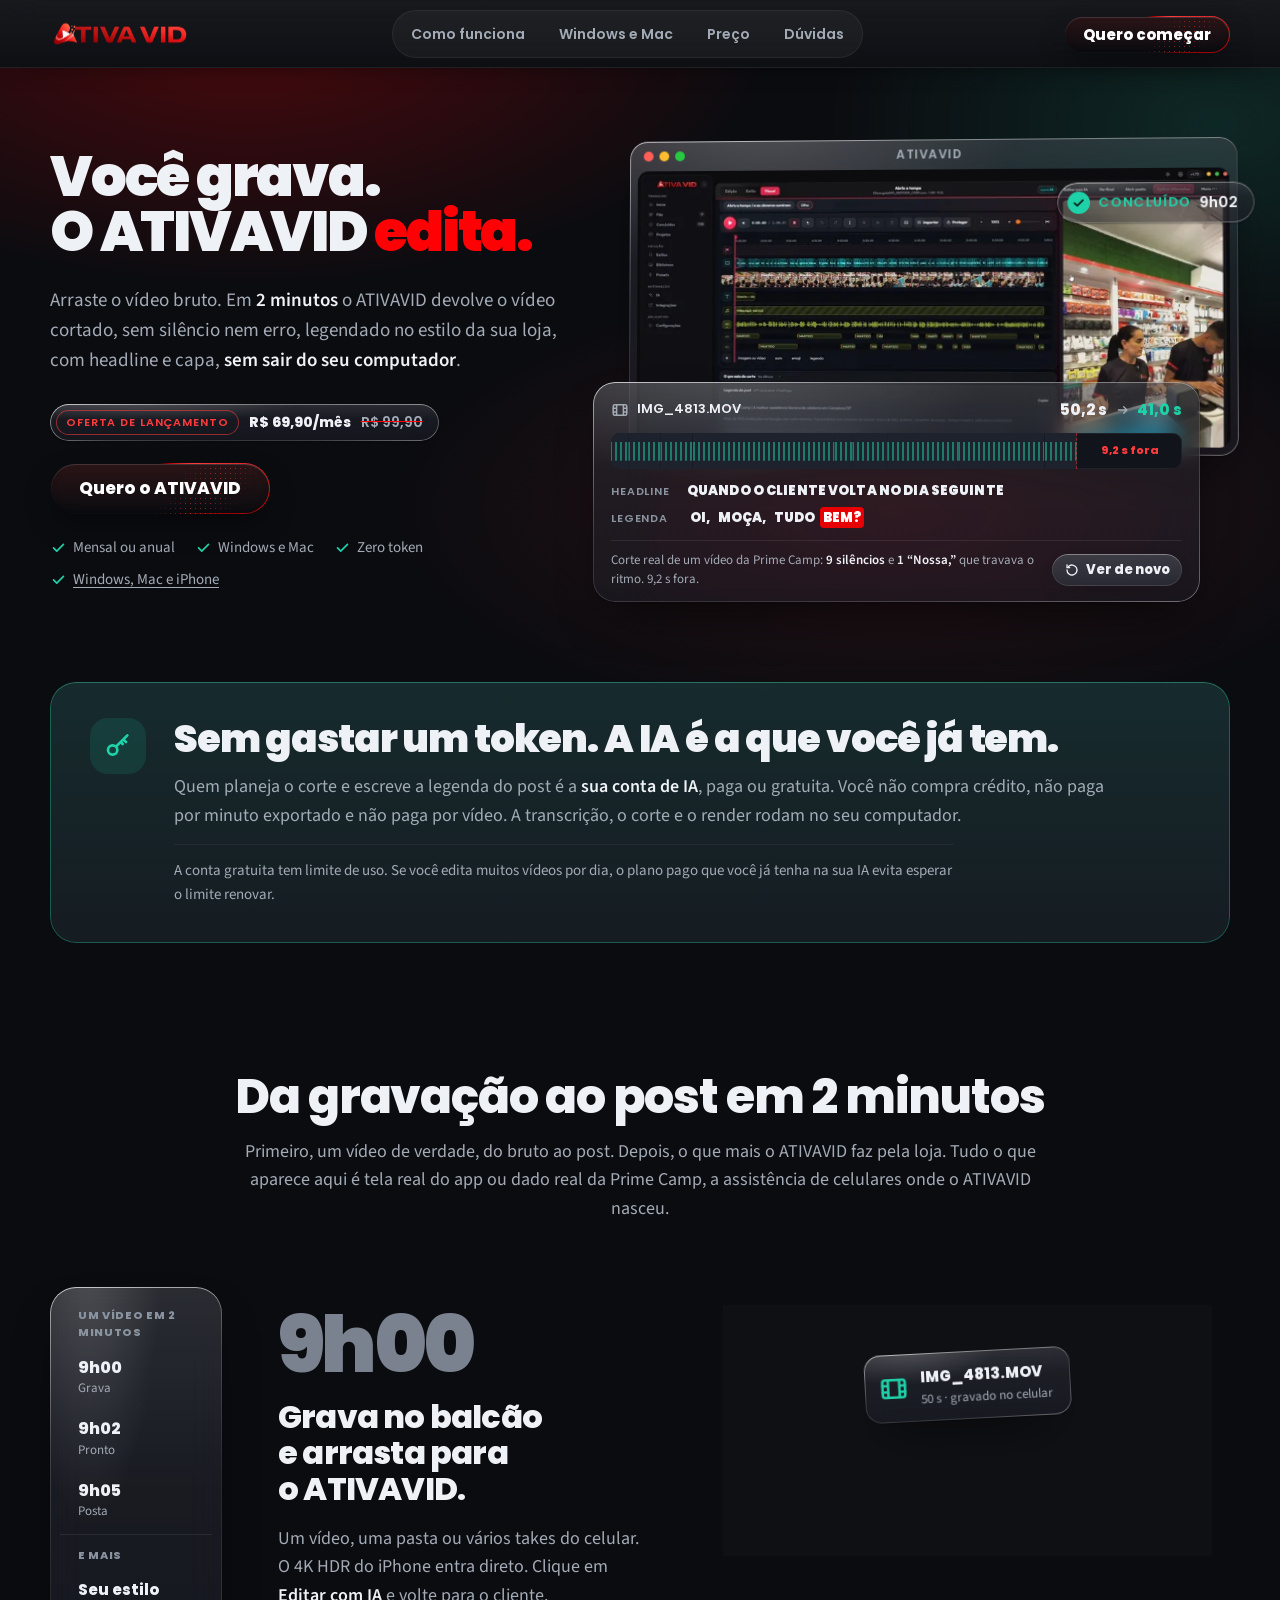
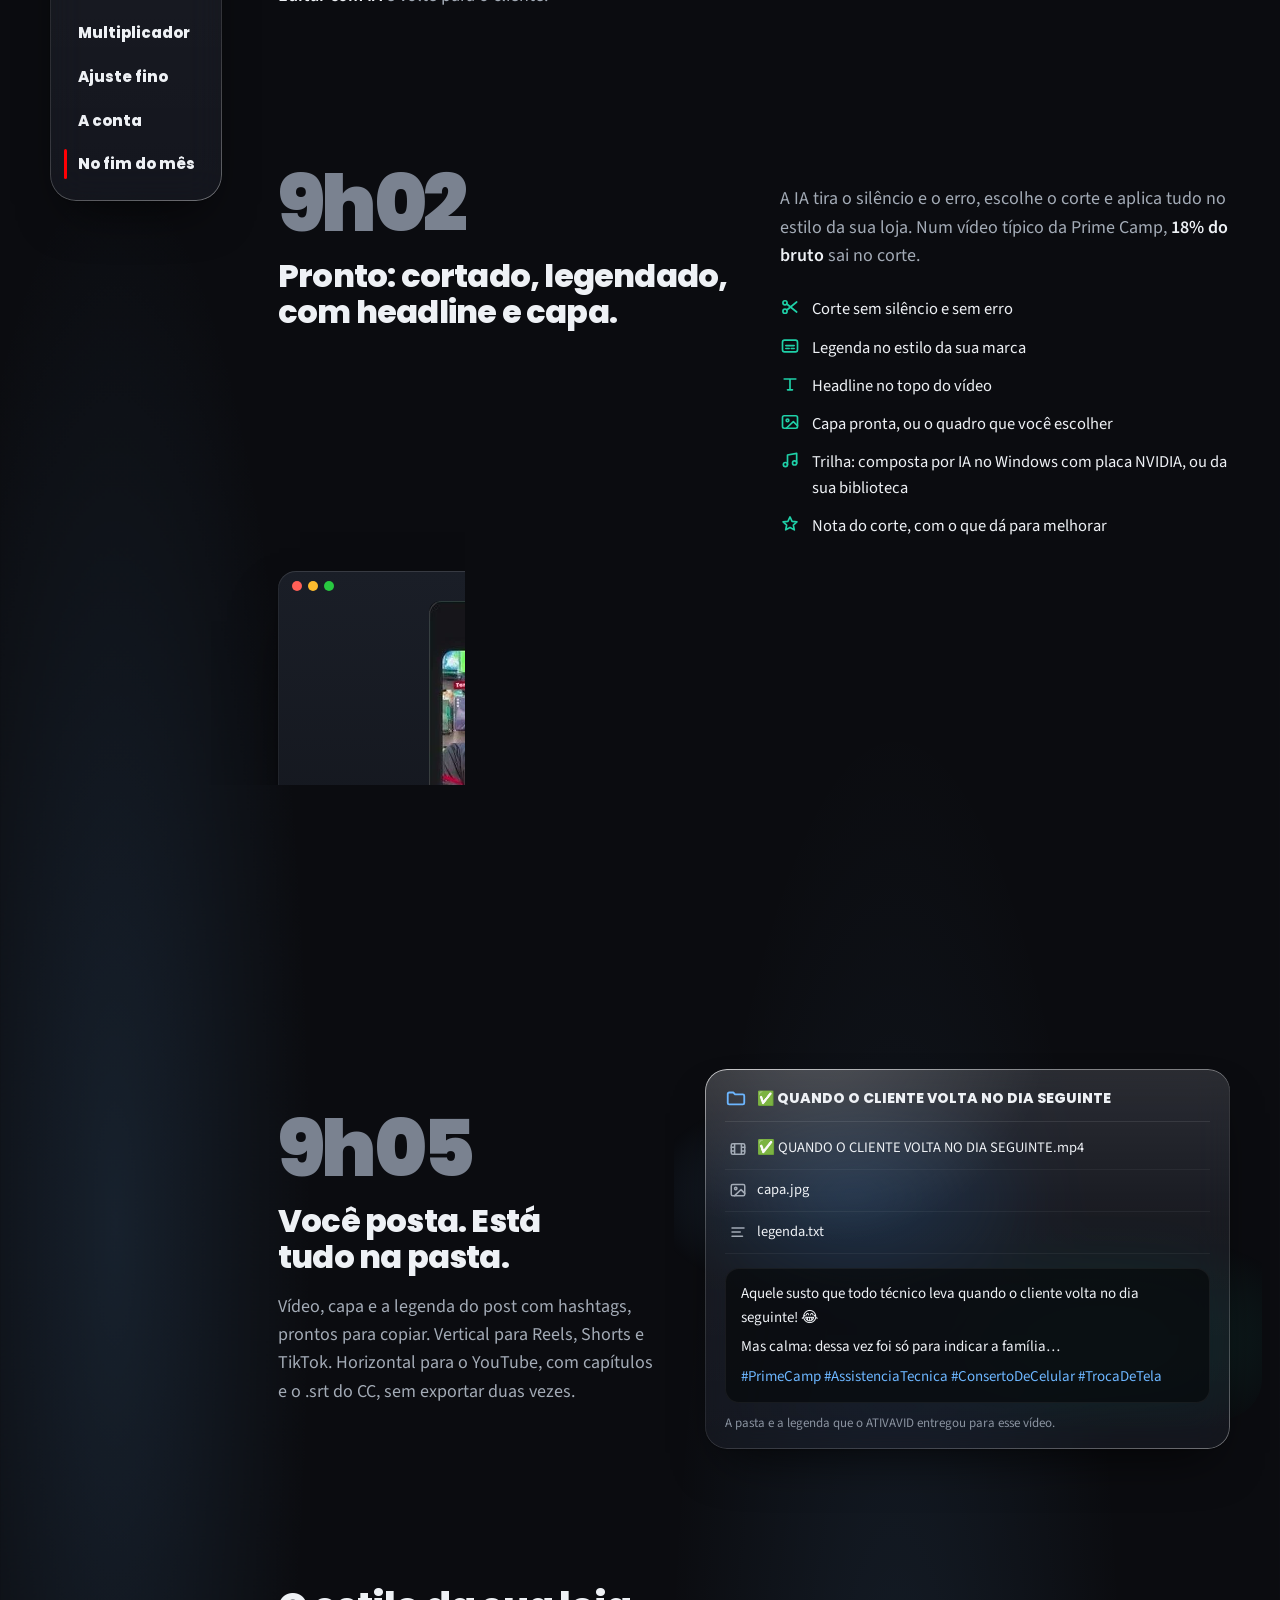
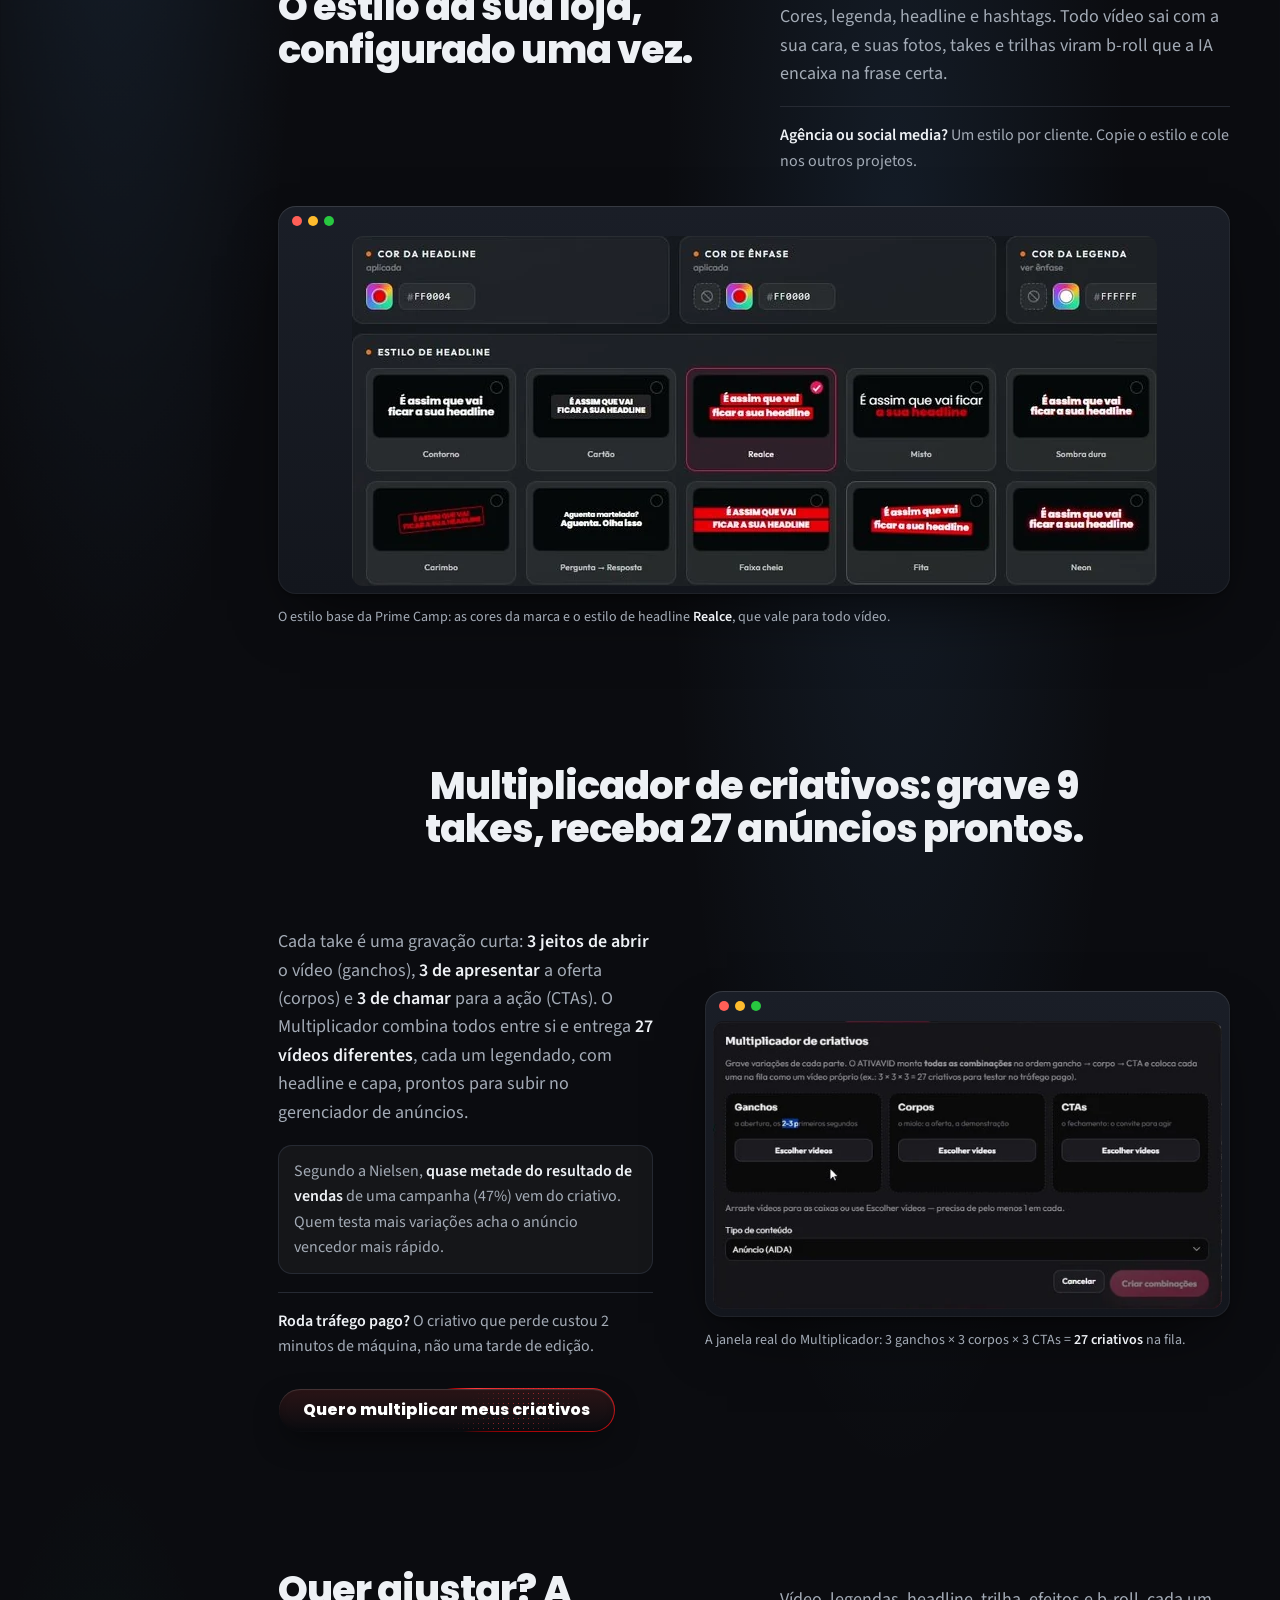
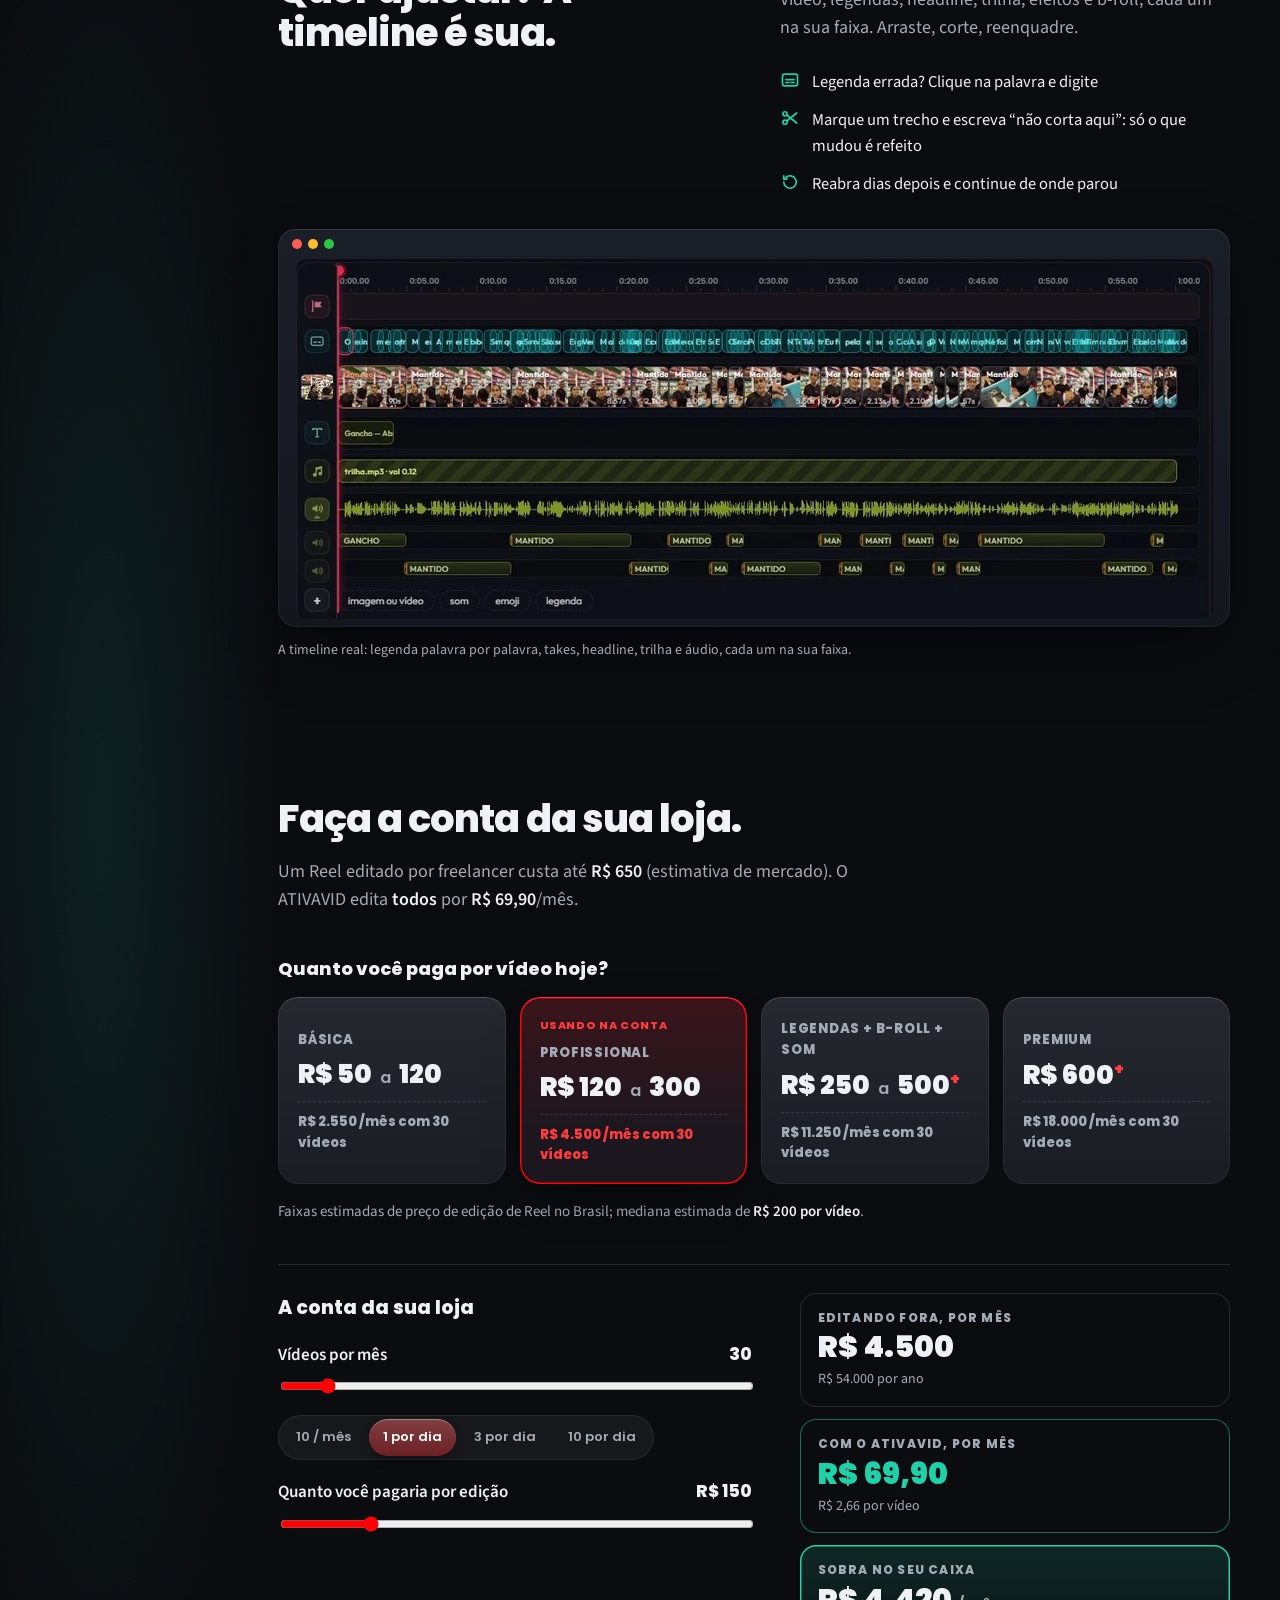
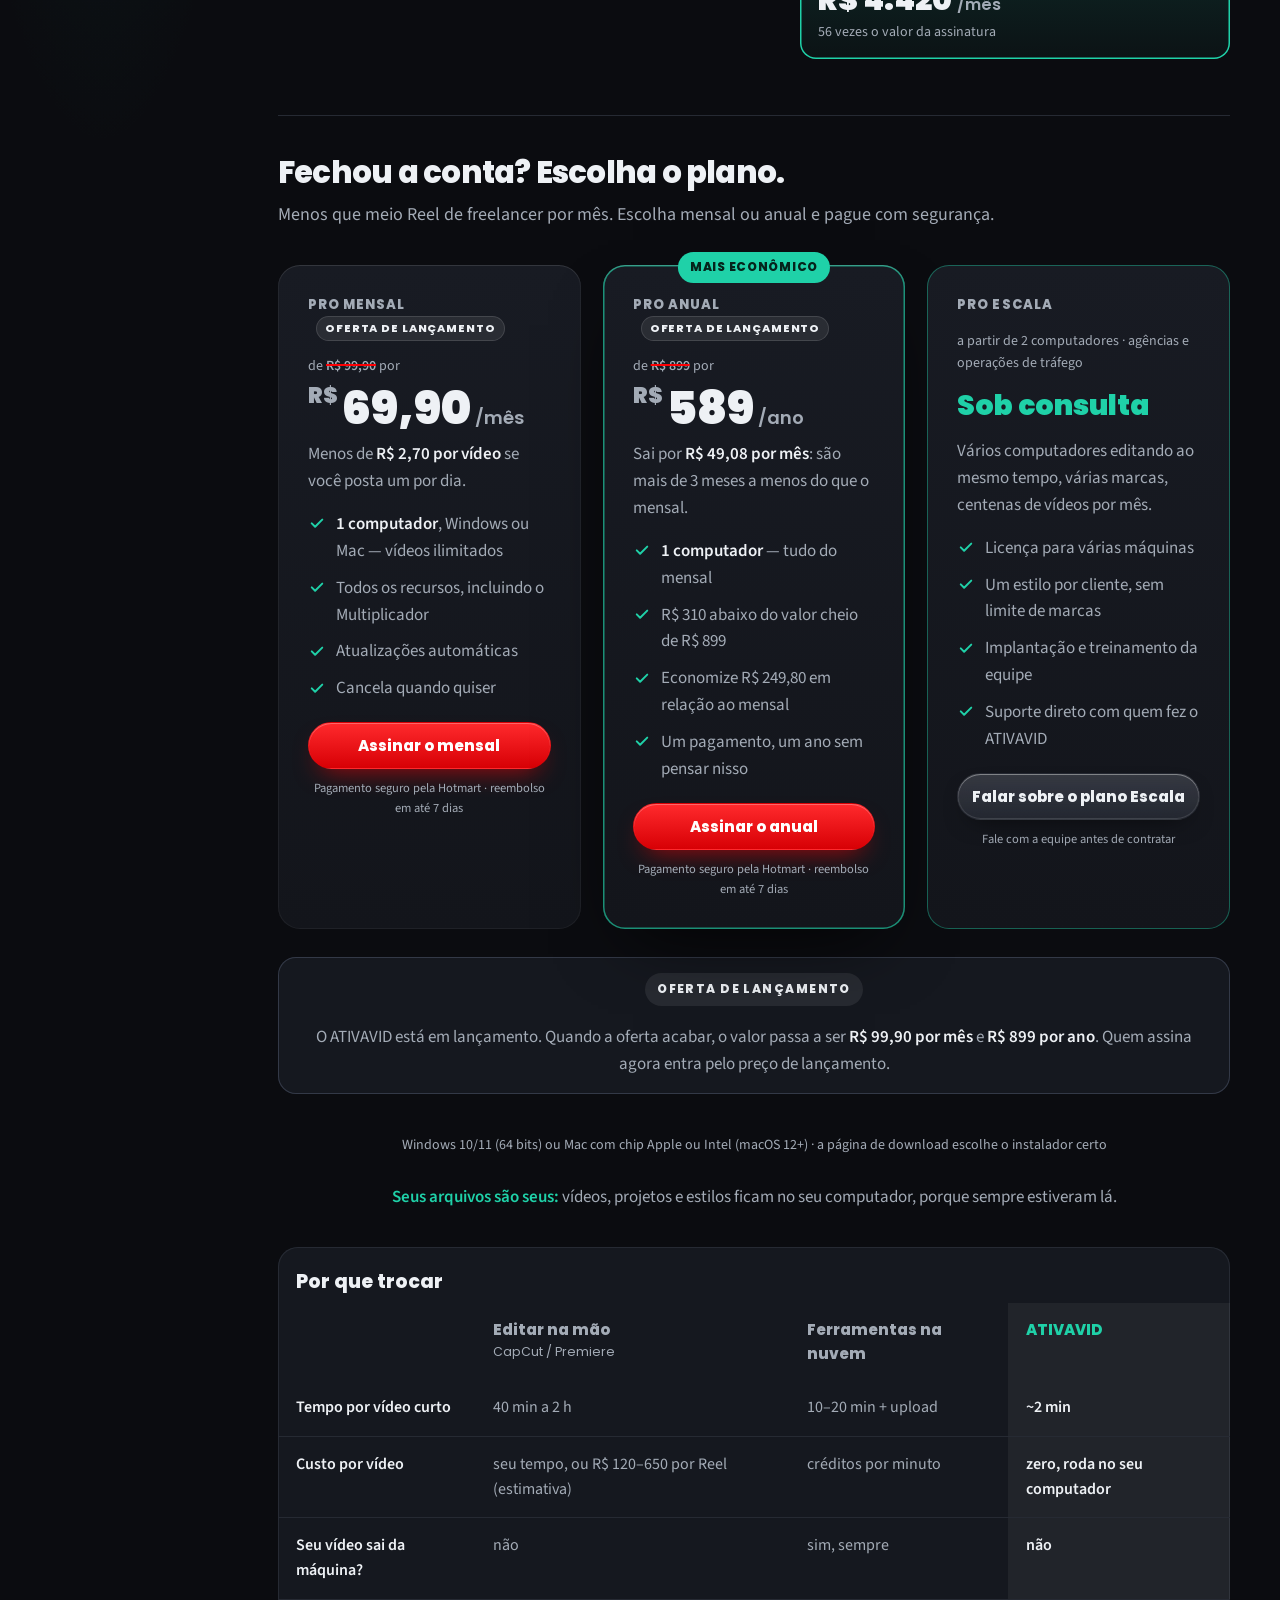
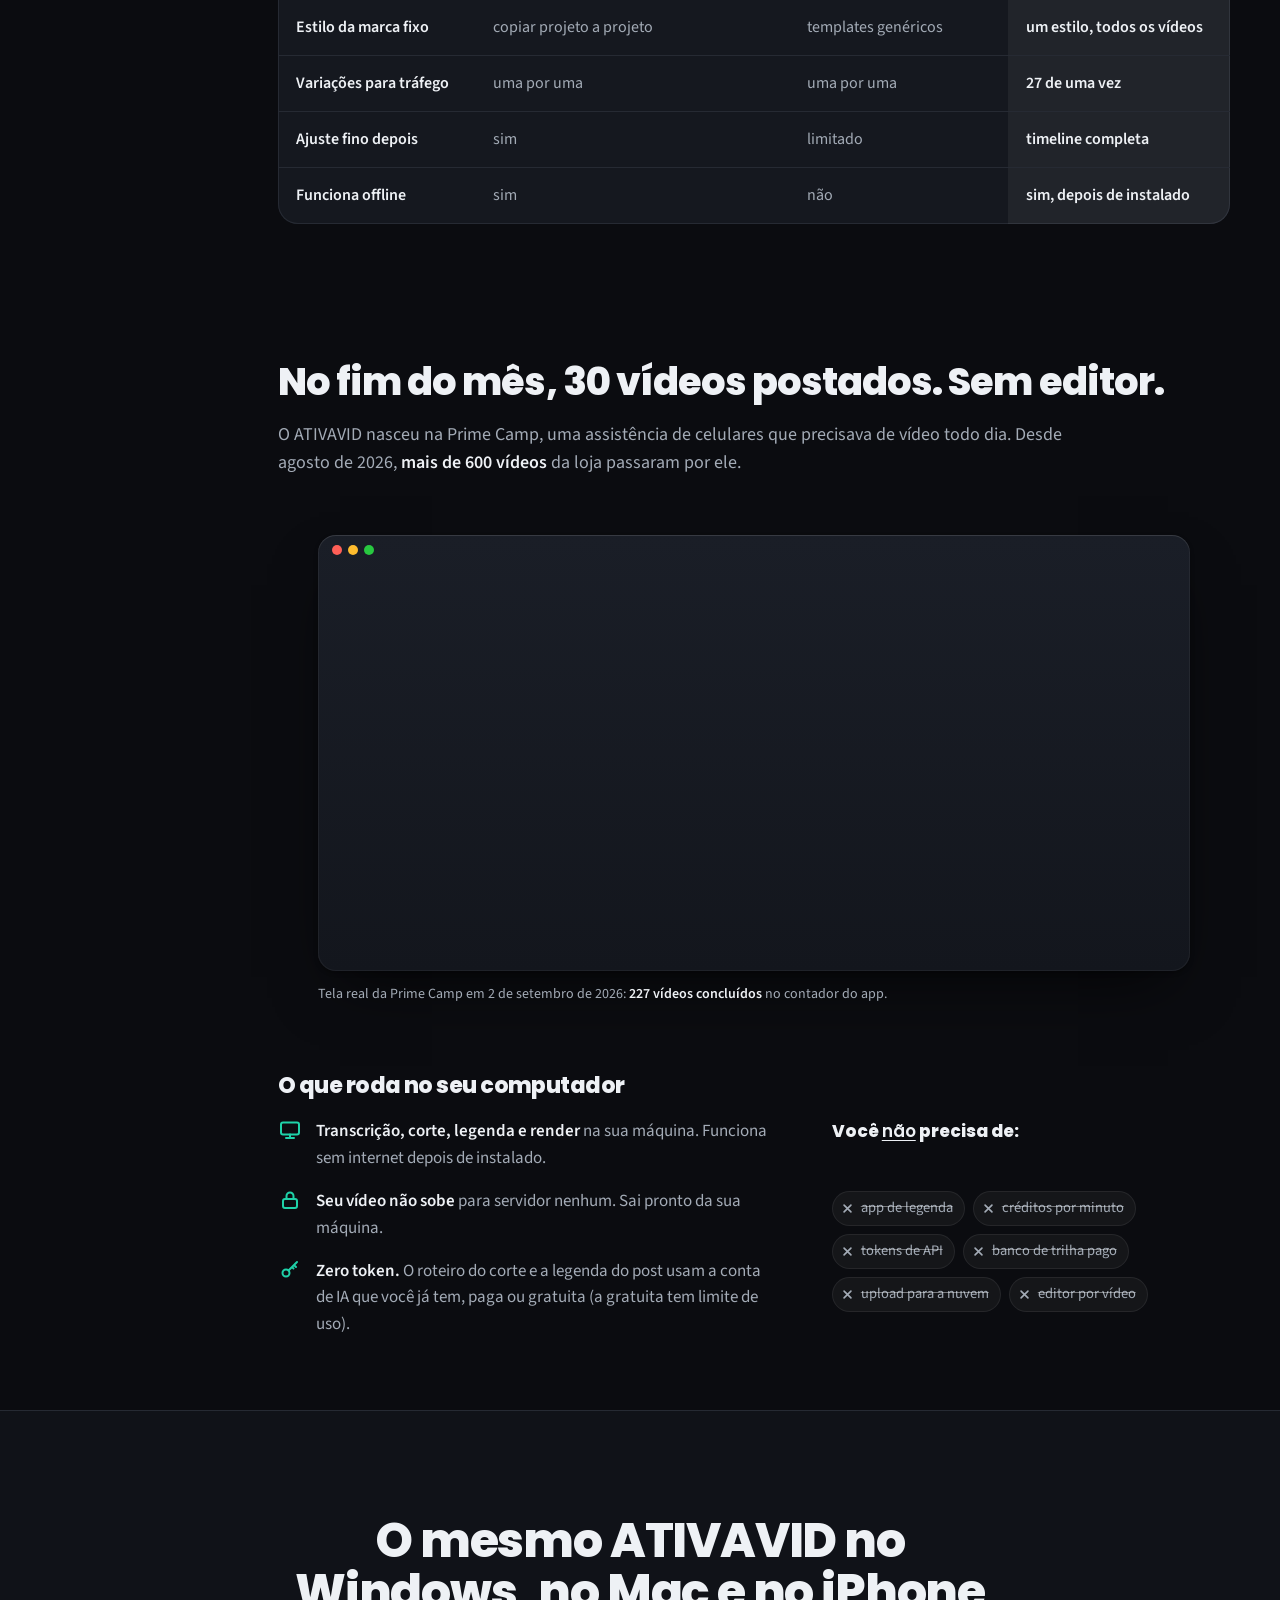
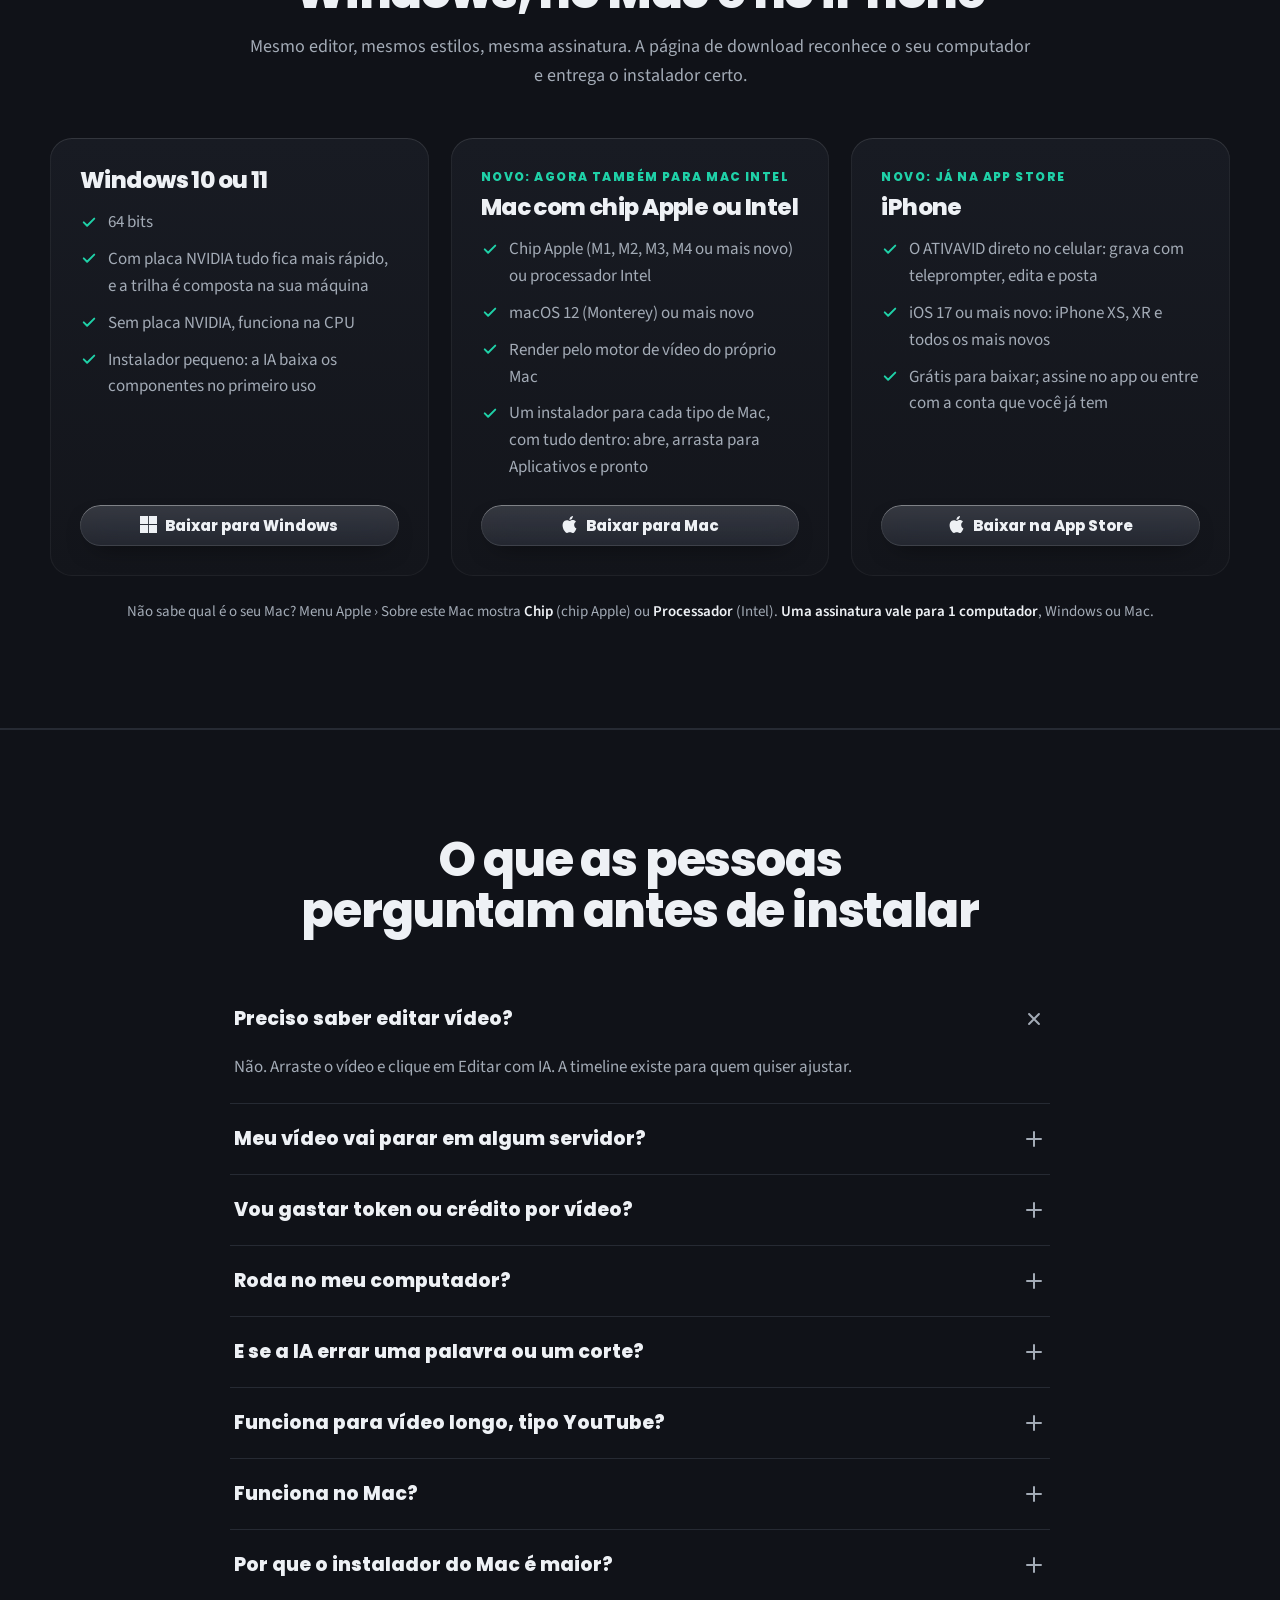
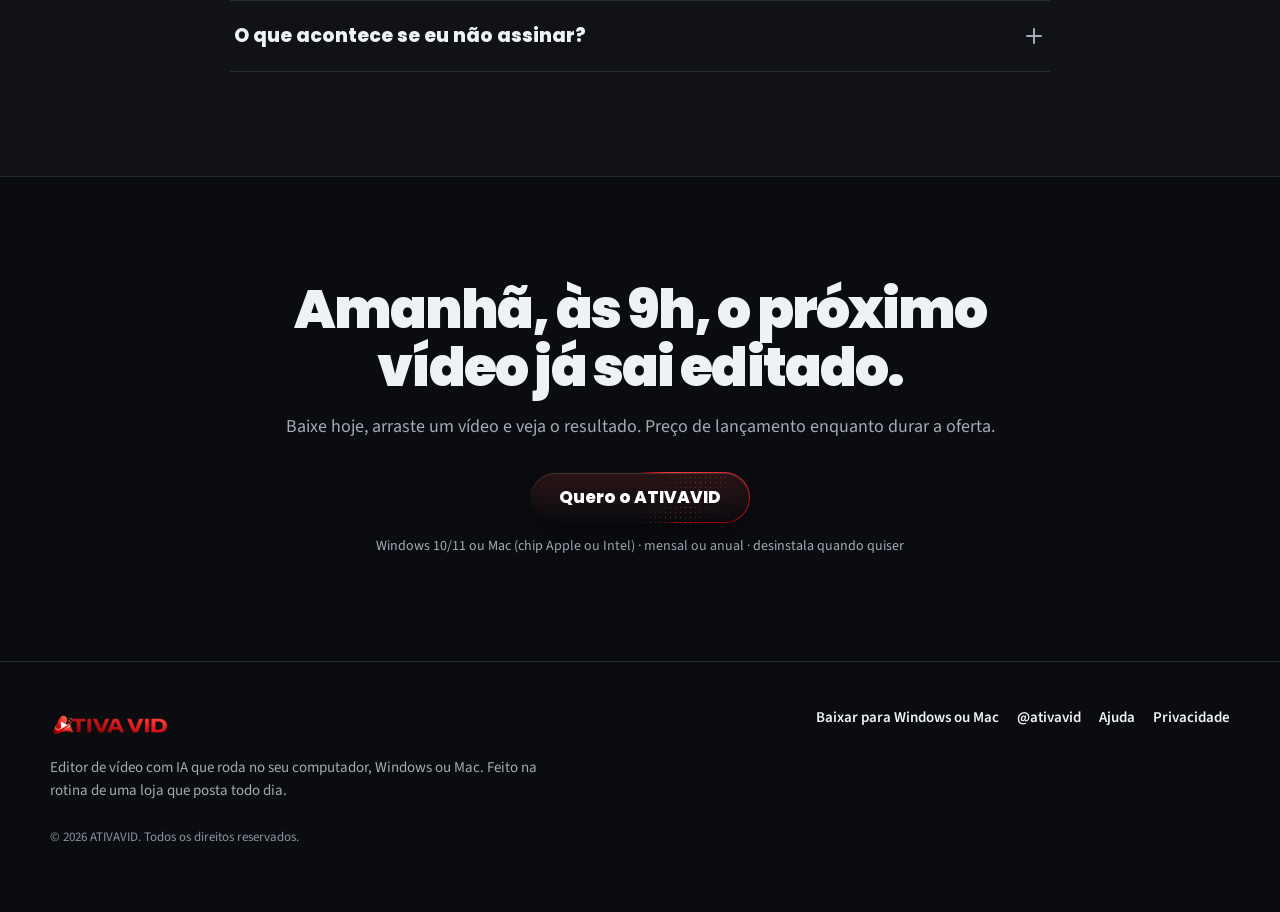
==== commit 20ed2617: "Site: plano anual R$ 589 (Apple aceita 589); mensal R$ 69,90. Links Stripe novos (anual 589 e mensal" ====
--- a/index.html
+++ b/index.html
@@ -85,8 +85,8 @@
           { "@type": "Offer", "name": "ATIVAVID — assinatura mensal", "price": "69.90", "priceCurrency": "BRL", "availability": "https://schema.org/InStock", "url": "https://ativavid.com/" },
           { "@type": "Offer", "name": "Pro Mensal", "price": "69.90", "priceCurrency": "BRL", "availability": "https://schema.org/InStock", "url": "https://ativavid.com/#preco",
             "priceSpecification": { "@type": "UnitPriceSpecification", "price": "69.90", "priceCurrency": "BRL", "unitCode": "MON", "referenceQuantity": { "@type": "QuantitativeValue", "value": 1, "unitCode": "MON" } } },
-          { "@type": "Offer", "name": "Pro Anual", "price": "587.00", "priceCurrency": "BRL", "availability": "https://schema.org/InStock", "url": "https://ativavid.com/#preco",
-            "priceSpecification": { "@type": "UnitPriceSpecification", "price": "587.00", "priceCurrency": "BRL", "unitCode": "ANN", "referenceQuantity": { "@type": "QuantitativeValue", "value": 1, "unitCode": "ANN" } } }
+          { "@type": "Offer", "name": "Pro Anual", "price": "589.00", "priceCurrency": "BRL", "availability": "https://schema.org/InStock", "url": "https://ativavid.com/#preco",
+            "priceSpecification": { "@type": "UnitPriceSpecification", "price": "589.00", "priceCurrency": "BRL", "unitCode": "ANN", "referenceQuantity": { "@type": "QuantitativeValue", "value": 1, "unitCode": "ANN" } } }
         ]
       },
       {
@@ -460,12 +460,12 @@
                 <p class="badge">Mais econômico</p>
                 <p class="plan-name">Pro Anual <span class="tag-launch">Oferta de lançamento</span></p>
                 <p class="price-de">de <s>R$ 899</s> por</p>
-                <p class="price"><small>R$</small>587<span>/ano</span></p>
-                <p class="plan-note">Sai por <b>R$ 48,92 por mês</b>: são mais de 3 meses a menos do que o mensal.</p>
+                <p class="price"><small>R$</small>589<span>/ano</span></p>
+                <p class="plan-note">Sai por <b>R$ 49,08 por mês</b>: são mais de 3 meses a menos do que o mensal.</p>
                 <ul class="ticks">
                   <li><b>1 computador</b> — tudo do mensal</li>
-                  <li>R$ 312 abaixo do valor cheio de R$ 899</li>
-                  <li>Economize R$ 251,80 em relação ao mensal</li>
+                  <li>R$ 310 abaixo do valor cheio de R$ 899</li>
+                  <li>Economize R$ 249,80 em relação ao mensal</li>
                   <li>Um pagamento, um ano sem pensar nisso</li>
                 </ul>
                 <div class="plan-compra">
